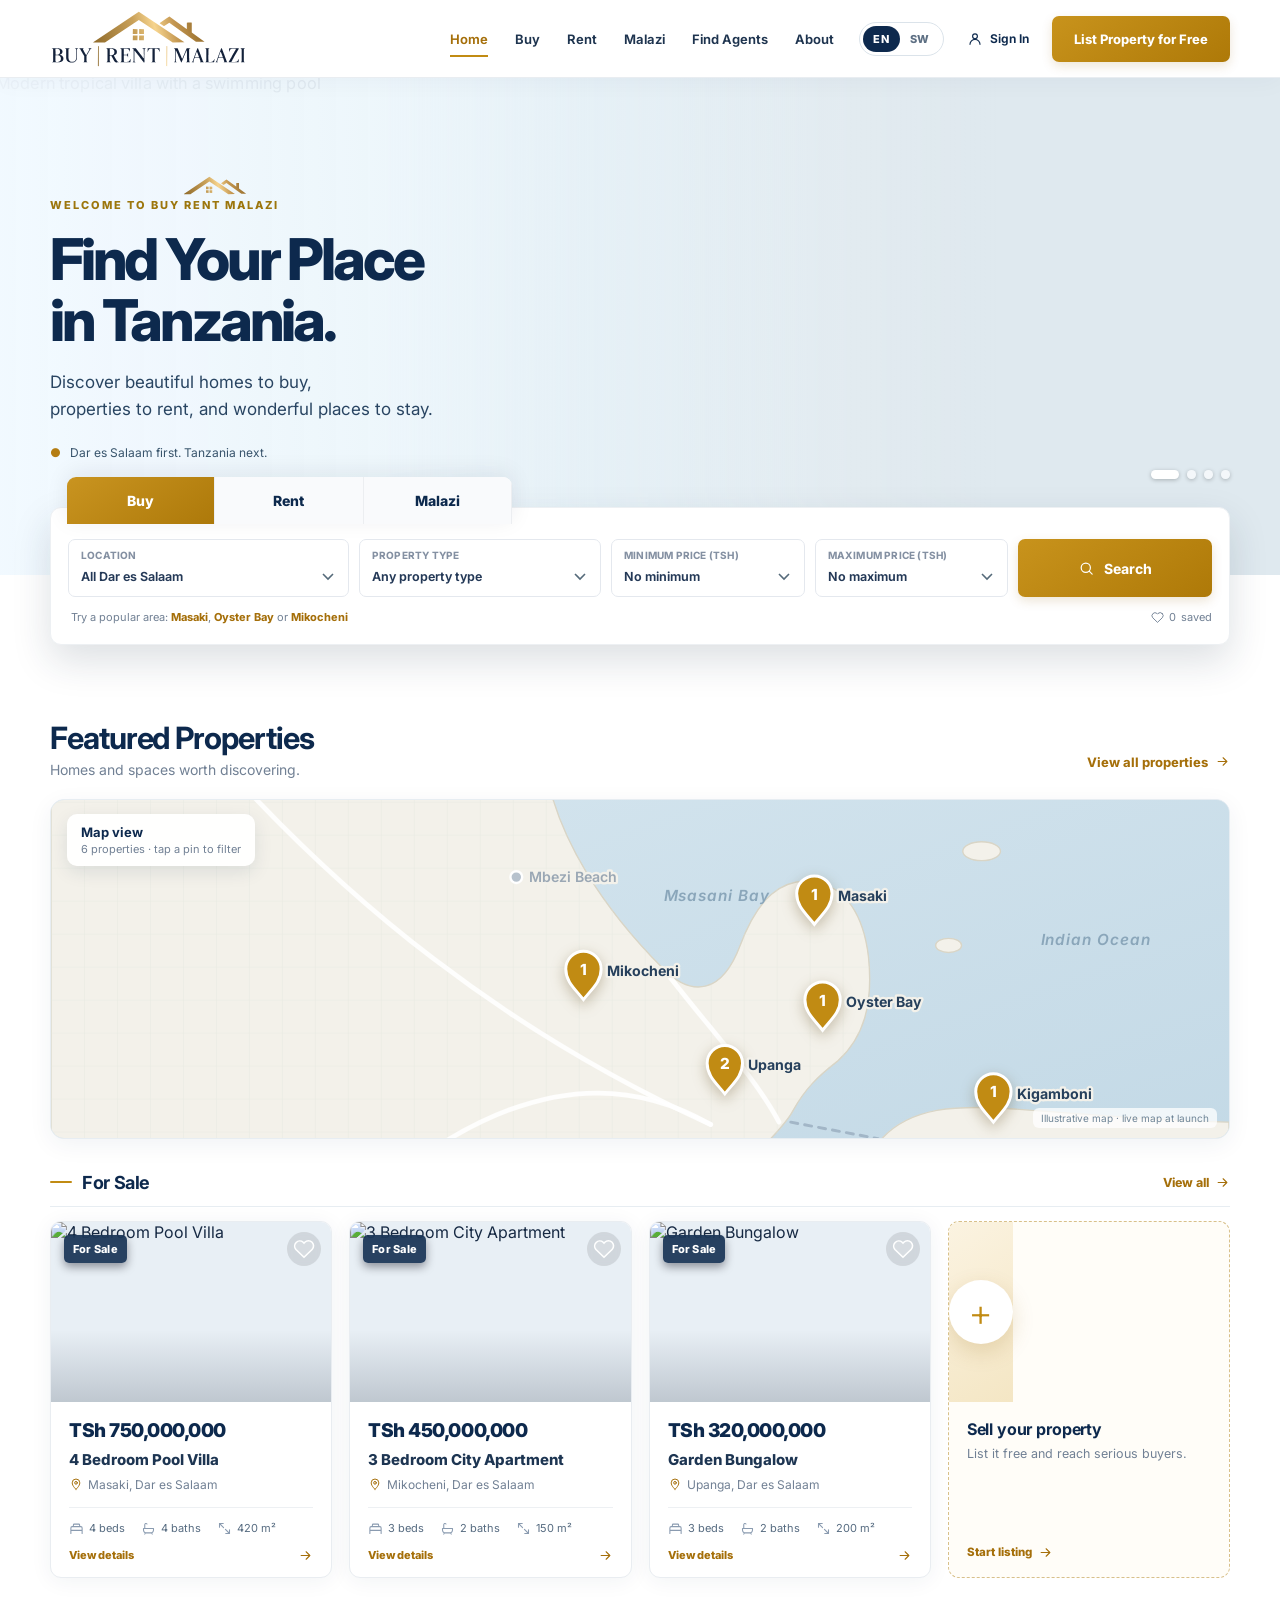
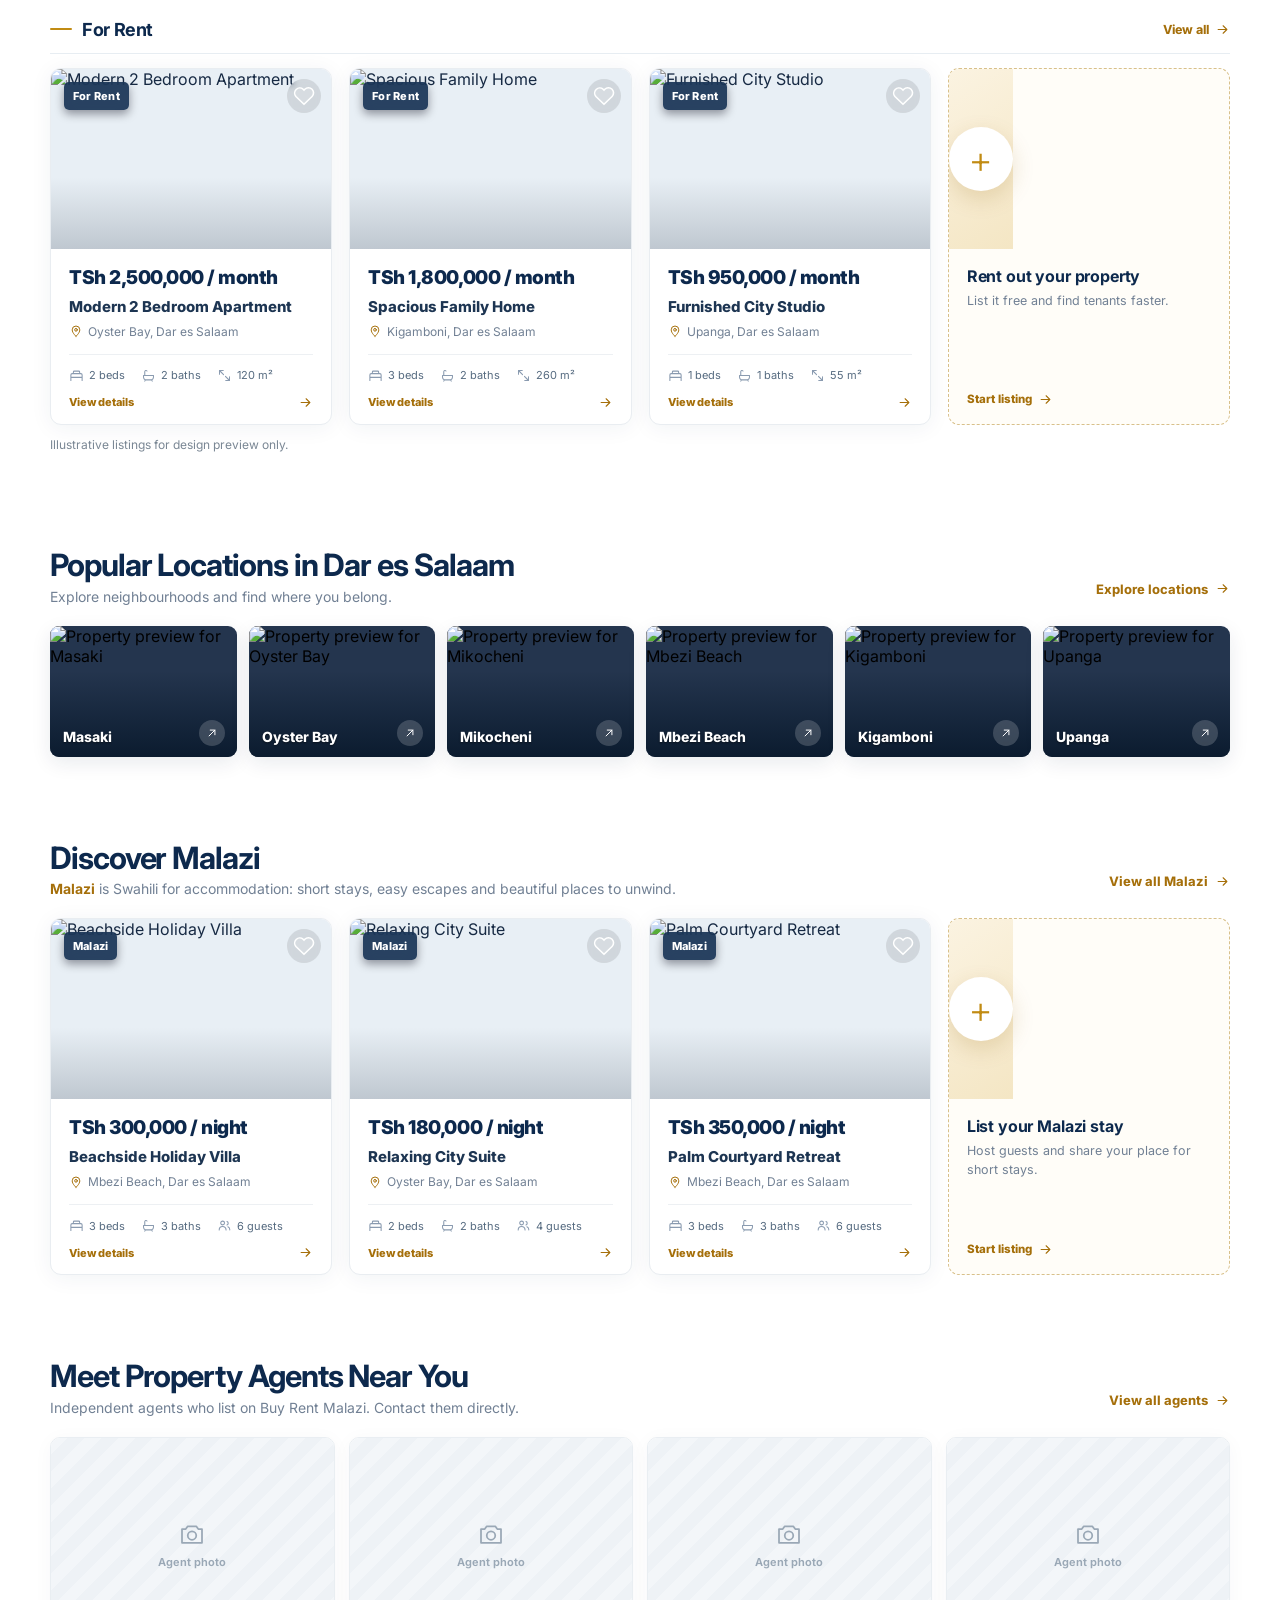
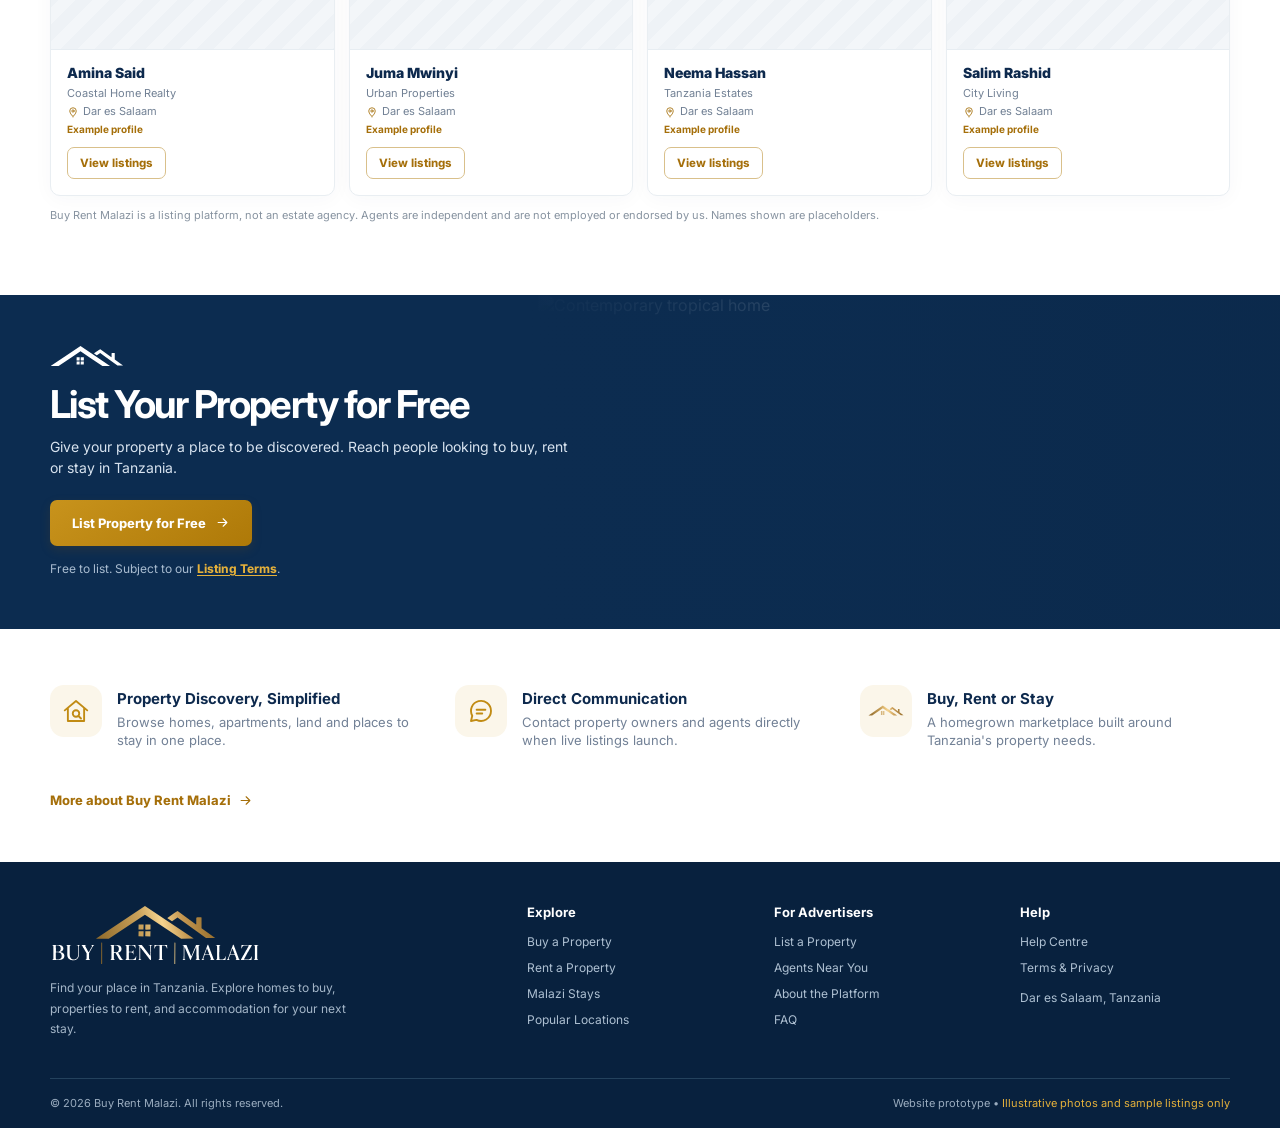
==== site/index.html @ 55d7cfbf "Initial site: 6 pages, English/Kiswahili, Supabase backend, live build Static site in site/ (served " ====
<!doctype html>
<html lang="en"><head><meta charset="utf-8"><meta name="viewport" content="width=device-width, initial-scale=1"><meta name="theme-color" content="#092548"><meta name="description" content="Buy, rent and find Malazi accommodation in Tanzania. Demo real estate marketplace, starting in Dar es Salaam."><link rel="icon" type="image/svg+xml" href="[data-uri]"><link rel="preconnect" href="https://fonts.googleapis.com"><link rel="preconnect" href="https://fonts.gstatic.com" crossorigin><link rel="stylesheet" href="https://fonts.googleapis.com/css2?family=Inter:wght@400..800&display=swap"><meta property="og:title" content="Buy | Rent | Malazi: Find Your Place in Tanzania"><meta property="og:description" content="Homes to buy, properties to rent and places to stay across Tanzania, starting in Dar es Salaam."><meta property="og:type" content="website"><meta name="robots" content="noindex, nofollow"><title>Buy | Rent | Malazi — Find Your Place in Tanzania</title>
<style>
:root{--navy:#0d294d;--navy2:#102f53;--gold:#c18b13;--gold2:#a56f0a;--ink:#162943;--muted:#718094;--pale:#f6f8fa;--border:#e7edf2;--shadow:0 15px 45px rgba(11,33,60,.09)}
*{box-sizing:border-box}html{scroll-behavior:smooth}body{margin:0;background:white;color:var(--ink);font-family:Inter,"Segoe UI",Arial,sans-serif;-webkit-font-smoothing:antialiased}button,input,select{font:inherit}button{cursor:pointer}button:focus-visible,a:focus-visible,input:focus-visible,select:focus-visible{outline:3px solid #dfb453;outline-offset:3px}a{text-decoration:none;color:inherit}.container{width:min(1180px,calc(100% - 60px));margin:0 auto}.topbar{position:sticky;top:0;z-index:40;background:rgba(255,255,255,.97);border-bottom:1px solid #e9edf1;box-shadow:0 3px 24px rgba(17,44,74,.04);backdrop-filter:blur(16px)}.navline{min-height:77px;display:flex;align-items:center;gap:25px}.brand{display:flex;align-items:center;flex:0 0 auto}.brand img{width:266px;max-width:100%;height:auto;display:block}.navlinks{display:flex;align-items:center;gap:27px;margin-left:auto}.navlinks a{font-size:13px;font-weight:650;color:#1e344f;padding:27px 0;position:relative;white-space:nowrap}.navlinks a.active,.navlinks a:hover{color:var(--gold2)}.navlinks a.active:after,.navlinks a:hover:after{content:"";position:absolute;bottom:17px;left:0;right:0;height:2px;background:var(--gold)}.nav-actions{display:flex;align-items:center;gap:17px}.sign{border:0;background:transparent;font-size:12px;font-weight:650;white-space:nowrap;color:var(--navy)}.primary-btn{border:0;color:white;background:linear-gradient(145deg,#c8931c,#ae7908);box-shadow:0 4px 11px rgba(144,96,4,.16);border-radius:7px;padding:15px 22px;font-weight:750;font-size:13px;white-space:nowrap;transition:filter .2s,transform .2s}.primary-btn:hover{filter:brightness(1.05);transform:translateY(-1px)}.menu-toggle{display:none;border:1px solid var(--border);border-radius:10px;background:white;color:var(--navy);width:43px;height:43px;font-size:22px}
.demo-strip{height:24px;display:flex;align-items:center;justify-content:center;font-size:10.5px;font-weight:700;letter-spacing:.08em;color:#6c7985;background:#f4f6f8}.hero{position:relative;min-height:440px;isolation:isolate;background:#deecf3;overflow:hidden}.hero-image{position:absolute;inset:0;width:100%;height:100%;object-fit:cover;object-position:center 52%;z-index:-2}.hero:before{content:"";position:absolute;inset:0;background:linear-gradient(90deg,rgba(238,248,255,.96) 0%,rgba(234,246,251,.83) 28%,rgba(231,243,252,.40) 53%,rgba(255,255,255,0) 76%);z-index:-1}.hero-inner{padding-top:90px;padding-bottom:115px}.eyebrow{text-transform:uppercase;color:#9c760d;letter-spacing:.18em;font-size:11px;font-weight:800;margin:0 0 17px}.hero h1{font-size:clamp(39px,4.5vw,65px);max-width:650px;line-height:1.06;letter-spacing:-.055em;color:var(--navy);margin:0 0 18px;font-weight:800}.hero h1 span{display:block}.hero-copy{font-size:17px;line-height:1.55;color:#294562;max-width:435px;margin:0}.hero-mini{margin-top:22px;font-size:12px;color:#38546c;display:flex;align-items:center;gap:9px}.hero-mini b{font-weight:800;color:#b47d13}
.search-outer{position:relative;z-index:5;margin-top:-68px}.search-panel{background:#fff;border-radius:11px;padding:0 17px 17px;border:1px solid #edf0f3;box-shadow:0 16px 38px rgba(25,49,70,.15)}.search-tabs{display:flex;align-items:stretch;margin-top:-31px;margin-left:-1px;width:min(445px,calc(100% + 2px));border-radius:9px 9px 0 0;overflow:hidden;box-shadow:0 -4px 22px rgba(7,25,49,.08);background:#fff}.search-tab{width:33.333%;padding:15px 10px;background:#f9fafc;border:0;border-right:1px solid #eceef1;color:var(--navy);font-size:14px;font-weight:800}.search-tab.active{background:linear-gradient(145deg,#c99420,#ad790a);color:#fff}.search-tab:hover:not(.active){background:#f1f3f5}.search-fields{display:grid;grid-template-columns:1.45fr 1.25fr 1fr 1fr 1fr;gap:10px;padding-top:15px}.field{border:1px solid #e4e8ee;min-width:0;border-radius:7px;display:flex;flex-direction:column;position:relative;background:white;padding:9px 12px}.field label{font-size:10px;font-weight:750;letter-spacing:.02em;color:#8490a2;margin-bottom:4px}.field input,.field select{appearance:none;border:0;background:transparent;color:#243957;min-width:0;outline:none;font-size:12.5px;font-weight:650;width:100%;height:22px}.field select{padding-right:12px;background-image:url('data:image/svg+xml,%3Csvg xmlns="http://www.w3.org/2000/svg" width="16" height="12" viewBox="0 0 16 12"%3E%3Cpath stroke="%23556a7a" fill="none" stroke-width="1.6" d="m3 4 5 5 5-5"/%3E%3C/svg%3E');background-repeat:no-repeat;background-position:center right}.search-submit{width:100%;align-self:stretch;font-size:14px}.search-hint{display:flex;justify-content:space-between;margin-top:13px;padding-left:3px;gap:10px;color:#718094;font-size:11px}.search-hint strong{color:var(--gold2)}.search-alt{display:none}.search-alt.is-visible{display:contents}.search-default.is-hidden{display:none}
section{scroll-margin-top:112px}.section{padding:58px 0 8px}.section-header{display:flex;justify-content:space-between;align-items:end;gap:15px;margin-bottom:21px}.section-header h2{font-size:clamp(26px,2.4vw,35px);letter-spacing:-.04em;line-height:1.1;color:var(--navy);margin:0 0 6px}.section-header p{color:var(--muted);font-size:14px;margin:0}.section-link{font-size:13px;font-weight:750;color:var(--gold2);white-space:nowrap;border:0;background:transparent;padding:8px 0}.section-link:hover{text-decoration:underline}.property-grid{display:grid;grid-template-columns:repeat(4,minmax(0,1fr));gap:17px}.property-card{border:1px solid #e9edf1;border-radius:11px;overflow:hidden;background:white;box-shadow:0 3px 22px rgba(18,51,80,.06);transition:transform .2s,box-shadow .2s}.property-card:hover{transform:translateY(-3px);box-shadow:0 12px 32px rgba(18,51,80,.13)}.card-photo-wrap{position:relative;height:180px;background:#e8eff5;overflow:hidden}.card-photo{height:100%;width:100%;object-fit:cover;display:block;transition:transform .5s}.property-card:hover .card-photo{transform:scale(1.035)}.property-badge{position:absolute;left:13px;top:13px;background:var(--navy);border-radius:5px;color:white;font-size:11px;padding:7px 9px;font-weight:800;box-shadow:0 4px 10px #0016}.heart{position:absolute;right:10px;top:10px;width:34px;height:34px;display:grid;place-items:center;border:0;background:rgba(0,0,0,.1);border-radius:50%;backdrop-filter:blur(3px)}.heart svg{width:22px;height:22px;fill:rgba(255,255,255,.15);stroke:white;stroke-width:1.7}.heart.saved{background:#fff}.heart.saved svg{fill:#c48a15;stroke:#c48a15}.card-body{padding:17px 18px 14px}.card-price{color:var(--navy);font-size:19px;font-weight:850;letter-spacing:-.025em;margin:0 0 7px}.card-title{background:none;border:0;padding:0;display:block;color:#1d3552;text-align:left;font-size:15px;font-weight:780;line-height:1.4;margin-bottom:7px}.card-title:hover{color:var(--gold2)}.card-place{color:#718094;font-size:12px}.pin-icon{color:var(--gold2);font-size:18px;vertical-align:-1px}.card-features{display:flex;flex-wrap:wrap;gap:14px;border-top:1px solid #edf0f3;padding-top:13px;margin-top:15px;color:#566b80;font-size:11px}.card-link{display:flex;justify-content:space-between;align-items:center;width:100%;border:0;background:none;padding:12px 0 0;color:var(--gold2);font-size:11px;font-weight:800}.empty-state{display:none;padding:28px;text-align:center;background:#fafafa;border:1px solid var(--border);border-radius:10px;color:var(--muted);margin-top:12px}.empty-state.show{display:block}.count-note{font-size:12px;color:#7a8794;margin-top:12px}.location-grid{display:grid;grid-template-columns:repeat(6,minmax(0,1fr));gap:12px}.area-tile{border:0;border-radius:9px;position:relative;overflow:hidden;min-height:131px;padding:0;box-shadow:0 6px 20px #09244317;background:#24354e;text-align:left}.area-tile:after{content:"";position:absolute;inset:35% 0 0;background:linear-gradient(transparent,rgba(4,20,38,.78))}.area-tile img{width:100%;height:131px;object-fit:cover;display:block;transition:transform .4s}.area-tile:hover img{transform:scale(1.07)}.area-tile span{position:absolute;bottom:12px;left:13px;z-index:1;font-size:14px;color:white;font-weight:780;text-shadow:0 1px 2px #0007}.area-tile i{position:absolute;right:12px;bottom:11px;z-index:1;font-style:normal;color:white}.agents-grid{display:grid;grid-template-columns:repeat(4,minmax(0,1fr));gap:14px}.agent-card{border:1px solid #e9eef2;border-radius:10px;padding:18px 15px;background:#fff;box-shadow:0 3px 20px #15335209;display:flex;gap:12px;align-items:center}.avatar{width:54px;height:54px;border-radius:50%;display:grid;place-items:center;flex:0 0 auto;background:linear-gradient(145deg,#e8ded1,#b2bdca);border:3px solid #eff2f5;color:#1d4059;font-family:Georgia,serif;font-size:21px;font-weight:800}.agent-card:nth-child(2) .avatar{background:linear-gradient(145deg,#c7d7e0,#e3c9b7)}.agent-card:nth-child(3) .avatar{background:linear-gradient(145deg,#f4d9aa,#a4b6b1)}.agent-card:nth-child(4) .avatar{background:linear-gradient(145deg,#d0d7e5,#c0afac)}.agent-name{font-size:13px;font-weight:850;color:var(--navy);margin:0 0 5px}.agent-body p{font-size:11px;line-height:1.4;color:#718094;margin:0 0 3px}.agent-body small{font-size:10px;color:var(--gold2);font-weight:700}.agents-footnote{color:#8793a0;font-size:11px;margin:12px 0 0}.cta-section{margin-top:65px;background:#0b294b;position:relative;overflow:hidden;color:white;isolation:isolate}.cta-section:before{content:"";position:absolute;inset:0;background:linear-gradient(90deg,#0c2c50 0%,#0c2c50 41%,rgba(12,44,80,.86) 66%,rgba(12,44,80,.18) 100%);z-index:-1}.cta-bg{position:absolute;inset:0 0 0 auto;width:58%;height:100%;object-fit:cover;z-index:-2}.cta-inner{padding:50px 0;min-height:220px}.cta-inner h2{font-size:clamp(27px,3vw,42px);letter-spacing:-.04em;margin:0 0 9px}.cta-inner p{font-size:14px;color:#d8e3ef;margin:0 0 21px;max-width:520px;line-height:1.55}.values{display:grid;grid-template-columns:repeat(3,minmax(0,1fr));gap:35px;padding:37px 0}.value-item{display:flex;gap:15px;align-items:flex-start}.value-icon{color:#bb8918;font-size:28px;line-height:1;flex:none}.value-item h3{margin:0 0 5px;color:var(--navy);font-size:14px}.value-item p{margin:0;color:#728196;font-size:12px;line-height:1.45}.footer{background:#08213e;color:#ced8e4;padding:42px 0 18px}.footer-grid{display:grid;grid-template-columns:1.6fr 1fr 1fr 1fr;gap:36px}.footer-intro{font-size:12px;line-height:1.7;max-width:315px;color:#a4b6c8;margin:12px 0}.footer h4{color:#fff;margin:0 0 14px;font-size:13px}.footer a,.footer button{display:block;color:#aec0d2;font-size:12px;margin:0 0 11px;background:transparent;border:0;text-align:left;padding:0}.footer a:hover,.footer button:hover{color:#fff}.footer-bottom{border-top:1px solid #24425d;margin-top:27px;padding-top:17px;font-size:11px;color:#9aacbf;display:flex;justify-content:space-between;gap:15px}.mini-gold{color:#e5b13b}.overlay{position:fixed;inset:0;background:rgba(5,20,40,.66);z-index:100;display:none;align-items:center;justify-content:center;padding:22px;overflow-y:auto}.overlay.open{display:flex}.modal{background:#fff;color:var(--ink);border-radius:15px;position:relative;max-width:590px;width:100%;max-height:90vh;overflow:auto;box-shadow:0 30px 80px #0005}.modal-lg{max-width:720px}.modal-close{position:absolute;top:14px;right:14px;border:0;border-radius:50%;background:#fff;color:var(--navy);font-size:24px;z-index:2;width:37px;height:37px;box-shadow:0 3px 9px #0002}.modal-photo{width:100%;height:245px;object-fit:cover}.modal-main{padding:25px}.modal-main h2{color:var(--navy);font-size:28px;letter-spacing:-.04em;margin:0 0 10px}.modal-main p{line-height:1.65;font-size:13px;color:#596c80}.modal-highlights{display:flex;gap:12px;flex-wrap:wrap;border-top:1px solid var(--border);border-bottom:1px solid var(--border);padding:16px 0;margin:16px 0;font-size:13px;color:#465d75}.modal-price{font-size:20px;font-weight:850;color:var(--gold2);margin-bottom:10px}.form-grid{display:grid;grid-template-columns:1fr 1fr;gap:13px}.form-row{display:flex;flex-direction:column;gap:5px}.form-row.wide{grid-column:1/-1}.form-row label{font-size:12px;font-weight:800;color:#3a506b}.form-row input,.form-row select,.form-row textarea{border:1px solid #dbe3ea;background:white;padding:12px;border-radius:7px;min-width:0;color:var(--navy);font-size:13px}.form-row textarea{resize:vertical;min-height:85px}.form-msg{margin:11px 0 0!important;font-size:12px!important;color:#628168!important}.actions-row{display:flex;gap:9px;align-items:center;margin-top:20px}.outline-btn{background:#fff;border:1px solid #cbd5de;padding:13px 20px;border-radius:7px;color:var(--navy);font-weight:750;font-size:13px}.toast{position:fixed;bottom:22px;left:50%;transform:translateX(-50%) translateY(70px);transition:transform .2s,opacity .2s;opacity:0;background:#102b4f;color:white;border-radius:12px;z-index:150;padding:13px 22px;box-shadow:0 10px 35px #0004;font-size:13px;max-width:calc(100vw - 30px)}.toast.show{transform:translateX(-50%) translateY(0);opacity:1}.hidden{display:none!important}
@media(max-width:1100px){.container{width:min(100% - 38px,1040px)}.navline{gap:12px}.navlinks{gap:14px}.brand img{width:230px}.primary-btn{padding:13px 13px}.nav-actions{gap:7px}.navlinks a{font-size:12px}.search-fields{grid-template-columns:1.5fr 1.2fr 1fr 1fr 1fr}}@media(max-width:850px){.menu-toggle{display:block;margin-left:auto}.navlinks{display:none;position:absolute;top:77px;left:0;right:0;margin:0;background:#fff;padding:15px 25px;border-bottom:1px solid var(--border);box-shadow:var(--shadow);flex-direction:column;align-items:stretch;gap:0}.navlinks.open{display:flex}.navlinks a{font-size:14px;padding:13px 0}.navlinks a.active:after{bottom:4px;width:35px}.nav-actions{margin-left:0}.sign{display:none}.brand img{width:252px}.hero-inner{padding-top:72px}.search-fields{grid-template-columns:repeat(3,minmax(0,1fr))}.search-submit{min-height:55px}.property-grid{grid-template-columns:repeat(2,minmax(0,1fr))}.location-grid{grid-template-columns:repeat(3,minmax(0,1fr))}.agents-grid{grid-template-columns:repeat(2,minmax(0,1fr))}.footer-grid{grid-template-columns:repeat(2,minmax(0,1fr))}}@media(max-width:560px){.container{width:calc(100% - 28px)}.navline{min-height:67px;gap:8px}.brand img{width:208px}.nav-actions>.primary-btn{display:none}.navlinks{top:67px}.demo-strip{font-size:9px;letter-spacing:0}.hero{min-height:370px}.hero-inner{padding-top:65px;padding-bottom:122px}.hero h1{font-size:43px;max-width:320px}.hero-copy{font-size:14px;max-width:295px}.hero:before{background:linear-gradient(90deg,rgba(238,247,255,.98),rgba(234,248,254,.78) 66%,rgba(234,248,254,.22))}.search-outer{margin-top:-61px}.search-panel{padding:0 11px 13px;border-radius:10px}.search-tabs{width:100%;margin-top:-30px}.search-tab{padding:13px 8px}.search-fields{grid-template-columns:1fr 1fr;gap:9px;padding-top:11px}.field{padding:9px 10px}.field:first-child{grid-column:1/-1}.search-submit{grid-column:1/-1;min-height:49px}.search-hint{font-size:10px;display:block}.search-hint span{display:block;margin-bottom:5px}.section{padding:42px 0 0}.section-header h2{font-size:26px}.section-header{align-items:start}.section-link{font-size:11px}.property-grid{grid-template-columns:1fr;gap:15px}.card-photo-wrap{height:230px}.location-grid{grid-template-columns:repeat(2,minmax(0,1fr))}.area-tile,.area-tile img{height:124px;min-height:124px}.agents-grid{grid-template-columns:1fr 1fr;gap:9px}.agent-card{padding:12px 8px;gap:6px}.avatar{width:40px;height:40px;font-size:17px}.agent-name{font-size:11px}.agent-body p,.agent-body small{font-size:10px}.cta-section{margin-top:50px}.cta-inner{padding:48px 0}.cta-bg{width:100%;opacity:.35}.values{grid-template-columns:1fr;gap:20px}.footer-grid{grid-template-columns:1fr 1fr;gap:25px}.footer-grid>div:first-child{grid-column:1/-1}.footer-bottom{display:block;line-height:1.7}.form-grid{grid-template-columns:1fr}.form-row.wide{grid-column:auto}.modal-photo{height:180px}.modal-main{padding:20px}.modal-main h2{font-size:23px}}
.brand img{height:58px;width:auto;max-width:100%;display:block}.footer-logo{max-width:none;height:74px;width:auto;opacity:1}.brm-mark{display:inline-block;width:46px;aspect-ratio:905/267;background:url("[data-uri]") center/contain no-repeat;vertical-align:middle}.brm-mark.light{background-image:url("[data-uri]")}.eyebrow .brm-mark{width:40px;margin:-4px 10px 0 0}.value-icon .brm-mark{width:44px;margin-top:4px}.cta-inner .brm-mark{display:block;width:74px;margin:0 0 14px}.empty-state .brm-mark{display:block;width:64px;margin:0 auto 12px;opacity:.85}@media(max-width:1100px){.brand img{height:52px;width:auto}}@media(max-width:850px){.brand img{height:50px;width:auto}}@media(max-width:560px){.brand img{height:44px;width:auto}.footer-logo{height:62px}}.brm-logo{overflow:visible;display:block}.brm-logo .w-mal,.brm-logo .w-acc,.brm-logo .w-bnb{animation-duration:14s;animation-iteration-count:infinite;animation-timing-function:cubic-bezier(.76,0,.24,1)}.brm-logo .w-mal{animation-name:brm-mal}.brm-logo .w-acc{animation-name:brm-acc;opacity:0}.brm-logo .w-bnb{animation-name:brm-bnb;opacity:0}@keyframes brm-mal{0%,14.29%{transform:none;opacity:1}20.00%{transform:translateY(-140px);opacity:0}20.14%,54.29%{transform:translateY(140px);opacity:0}60.00%,100%{transform:none;opacity:1}}@keyframes brm-acc{0%,14.29%{transform:translateY(140px);opacity:0}20.00%,34.29%{transform:none;opacity:1}40.00%{transform:translateY(-140px);opacity:0}40.14%,100%{transform:translateY(140px);opacity:0}}@keyframes brm-bnb{0%,34.29%{transform:translateY(140px);opacity:0}40.00%,54.29%{transform:none;opacity:1}60.00%{transform:translateY(-140px);opacity:0}60.14%,100%{transform:translateY(140px);opacity:0}}@keyframes brm-pop-buy{0%,68.57%,77.14%,100%{transform:translate(281px,566px) scale(1) translate(-281px,-566px)}72.43%{transform:translate(281px,566px) scale(1.065) translate(-281px,-566px)}}.brm-logo .pop-buy{animation:brm-pop-buy 14s cubic-bezier(.45,0,.25,1) infinite}@keyframes brm-glow-buy{0%,68.57%,77.14%,100%{opacity:0}72.43%{opacity:.75}}.brm-logo .glow-buy{opacity:0;animation:brm-glow-buy 14s cubic-bezier(.45,0,.25,1) infinite}@keyframes brm-pop-rent{0%,71.79%,80.36%,100%{transform:translate(765px,566px) scale(1) translate(-765px,-566px)}75.64%{transform:translate(765px,566px) scale(1.065) translate(-765px,-566px)}}.brm-logo .pop-rent{animation:brm-pop-rent 14s cubic-bezier(.45,0,.25,1) infinite}@keyframes brm-glow-rent{0%,71.79%,80.36%,100%{opacity:0}75.64%{opacity:.75}}.brm-logo .glow-rent{opacity:0;animation:brm-glow-rent 14s cubic-bezier(.45,0,.25,1) infinite}@keyframes brm-pop-mal{0%,75.00%,83.57%,100%{transform:translate(1371px,566px) scale(1) translate(-1371px,-566px)}78.86%{transform:translate(1371px,566px) scale(1.065) translate(-1371px,-566px)}}.brm-logo .pop-mal{animation:brm-pop-mal 14s cubic-bezier(.45,0,.25,1) infinite}@keyframes brm-glow-mal{0%,75.00%,83.57%,100%{opacity:0}78.86%{opacity:.75}}.brm-logo .glow-mal{opacity:0;animation:brm-glow-mal 14s cubic-bezier(.45,0,.25,1) infinite}@media(prefers-reduced-motion:reduce){.brm-logo *{animation:none!important}.brm-logo .w-acc,.brm-logo .w-bnb{opacity:0}}
/* ===== polish layer ===== */
:root{--ease:cubic-bezier(.22,.7,.2,1);--ease-io:cubic-bezier(.65,0,.35,1)}
body{font-family:Inter,"Segoe UI",system-ui,-apple-system,Arial,sans-serif;text-rendering:optimizeLegibility}
.ico{width:15px;height:15px;fill:none;stroke:currentColor;stroke-width:1.7;stroke-linecap:round;stroke-linejoin:round;vertical-align:-3px;flex:none}
.ico-lg{width:30px;height:30px;stroke-width:1.5}
.ico-arrow{transition:transform .35s var(--ease)}

/* header */
.topbar{transition:box-shadow .4s var(--ease),background .4s var(--ease)}
.topbar.scrolled{box-shadow:0 8px 30px rgba(13,41,77,.08);background:rgba(255,255,255,.92)}
.navlinks a{transition:color .25s var(--ease)}
.navlinks a:after{content:"";position:absolute;bottom:17px;left:0;right:0;height:2px;background:var(--gold);transform:scaleX(0);transform-origin:left;transition:transform .35s var(--ease)}
.navlinks a.active:after,.navlinks a:hover:after{transform:scaleX(1)}
.sign{display:inline-flex;align-items:center;gap:7px;transition:color .25s}
.sign:hover{color:var(--gold2)}
.sign .ico{width:16px;height:16px}
.menu-toggle{display:none;place-items:center}
.menu-toggle .ico{width:22px;height:22px}
.primary-btn{display:inline-flex;align-items:center;justify-content:center;gap:9px;transition:filter .3s var(--ease),transform .3s var(--ease),box-shadow .3s var(--ease)}
.primary-btn:hover{transform:translateY(-1px);box-shadow:0 10px 22px rgba(144,96,4,.22)}
.primary-btn:hover .ico-arrow,.section-link:hover .ico-arrow,.card-link:hover .ico-arrow{transform:translateX(4px)}
.primary-btn:active{transform:translateY(0)}
.section-link{display:inline-flex;align-items:center;gap:7px}
.section-link:hover{text-decoration:none;color:var(--navy)}

/* hero */
.hero{min-height:470px}
.hero-slides{position:absolute;inset:0;z-index:-2;overflow:hidden;background:#dfe9ef}
.hero-slide{position:absolute;inset:0;width:100%;height:100%;object-fit:cover;object-position:center 55%;opacity:0;transform:scale(1.04);transition:opacity 1.8s var(--ease-io);will-change:opacity,transform}
.hero-slide.is-active{opacity:1;animation:brm-drift 9s linear forwards}
.hero-slide.is-active:nth-child(even){animation-name:brm-drift-b}
@keyframes brm-drift{from{transform:scale(1.10) translateX(1.2%)}to{transform:scale(1.02) translateX(-.6%)}}
@keyframes brm-drift-b{from{transform:scale(1.10) translateX(-1.2%)}to{transform:scale(1.02) translateX(.6%)}}
.hero:before{background:linear-gradient(90deg,rgba(242,249,255,.97) 0%,rgba(238,247,252,.92) 30%,rgba(234,245,251,.62) 46%,rgba(255,255,255,.12) 66%,rgba(255,255,255,0) 78%)}
.hero-copy{max-width:470px;font-size:17px;line-height:1.6}
.hero h1{text-wrap:balance}
.hero-dots{position:absolute;right:max(30px,calc((100% - 1180px)/2));bottom:96px;display:flex;gap:8px;z-index:2}
.hero-dot{width:9px;height:9px;padding:0;border-radius:99px;border:0;background:rgba(255,255,255,.65);box-shadow:0 1px 4px rgba(0,0,0,.25);transition:width .5s var(--ease),background .4s var(--ease)}
.hero-dot.is-active{width:28px;background:#fff}
.hero-dot:hover{background:#fff}

/* search */
.search-panel{transition:box-shadow .4s var(--ease)}
.search-tab{transition:background .35s var(--ease),color .35s var(--ease)}
.field{transition:border-color .25s var(--ease),box-shadow .25s var(--ease)}
.field:focus-within{border-color:#d9b25a;box-shadow:0 0 0 3px rgba(217,178,90,.18)}
.field:focus-within label{color:var(--gold2)}
.search-submit .ico{width:17px;height:17px}
.hint-area{border:0;background:none;padding:0;font:inherit;font-weight:750;color:var(--gold2);cursor:pointer;transition:color .2s}
.hint-area:hover{color:var(--navy);text-decoration:underline;text-underline-offset:3px}
.fav-link{border:0;background:none;padding:0;font:inherit;color:inherit;display:inline-flex;align-items:center;gap:5px;cursor:pointer;transition:color .2s}
.fav-link:hover{color:var(--gold2)}
.fav-link .ico{width:13px;height:13px}
.search-fields .field{animation:brm-fade .45s var(--ease)}
@keyframes brm-fade{from{opacity:0;transform:translateY(4px)}to{opacity:1;transform:none}}

/* sections */
.section{padding:76px 0 8px}
.section-header h2{letter-spacing:-.035em}
.sw{font-style:normal;font-weight:700;color:var(--gold2)}

/* cards */
.property-card{transition:transform .5s var(--ease),box-shadow .5s var(--ease),border-color .5s var(--ease)}
.property-card:hover{transform:translateY(-4px);box-shadow:0 18px 40px rgba(18,51,80,.12);border-color:#e2e8ee}
.card-photo{transition:transform 1.1s var(--ease)}
.property-card:hover .card-photo{transform:scale(1.05)}
.card-photo-wrap:after{content:"";position:absolute;inset:auto 0 0;height:40%;background:linear-gradient(transparent,rgba(5,20,40,.18));pointer-events:none}
.property-badge{backdrop-filter:blur(6px);background:rgba(13,41,77,.88);letter-spacing:.02em}
.heart{transition:background .3s var(--ease),transform .3s var(--ease)}
.heart:hover{transform:scale(1.08)}
.heart.pulse svg{animation:brm-heart .45s var(--ease)}
@keyframes brm-heart{0%{transform:scale(1)}45%{transform:scale(1.25)}100%{transform:scale(1)}}
.card-title{transition:color .25s}
.card-place{display:flex;align-items:center;gap:5px}
.pin-icon{font-size:0;color:var(--gold2);display:inline-flex}
.pin-icon .ico{width:14px;height:14px}
.card-features{gap:16px}
.card-features span{display:inline-flex;align-items:center;gap:5px}
.card-features .ico{width:15px;height:15px;color:#8a9bb0}
.card-link{transition:color .25s}
.card-link:hover{color:var(--navy)}
.card-new{position:absolute;right:52px;top:13px;background:#fff;color:var(--gold2);border-radius:5px;font-size:10.5px;font-weight:800;padding:6px 8px}
.empty-state{padding:38px 28px}

/* locations */
.area-tile{transition:transform .5s var(--ease),box-shadow .5s var(--ease)}
.area-tile:hover{transform:translateY(-3px);box-shadow:0 14px 30px rgba(9,36,67,.18)}
.area-tile img{transition:transform 1.1s var(--ease)}
.area-tile:hover img{transform:scale(1.06)}
.area-tile i{display:grid;place-items:center;width:26px;height:26px;border-radius:50%;background:rgba(255,255,255,.18);backdrop-filter:blur(4px);transition:background .3s,transform .4s var(--ease)}
.area-tile i .ico{width:14px;height:14px}
.area-tile:hover i{background:var(--gold);transform:rotate(45deg)}

/* agents */
.agent-card{transition:transform .45s var(--ease),box-shadow .45s var(--ease)}
.agent-card:hover{transform:translateY(-3px);box-shadow:0 14px 30px rgba(21,51,82,.09)}
.agent-loc{display:flex;align-items:center;gap:4px}
.agent-loc .ico{width:12px;height:12px;color:var(--gold2)}

/* values */
.values{padding:56px 0 52px}
.value-icon{color:var(--gold);display:grid;place-items:center;width:52px;height:52px;border-radius:14px;background:#fbf6ea}
.value-icon .brm-mark{width:36px;margin:0}
.value-item h3{font-size:15px;margin-top:4px}
.value-item p{font-size:13px}

/* footer */
.footer a,.footer button{transition:color .25s}

/* modals: fade + lift instead of a hard pop */
.overlay{display:flex;opacity:0;visibility:hidden;pointer-events:none;transition:opacity .35s var(--ease),visibility 0s linear .35s;backdrop-filter:blur(3px)}
.overlay.open{opacity:1;visibility:visible;pointer-events:auto;transition:opacity .35s var(--ease)}
.modal{transform:translateY(18px) scale(.985);transition:transform .5s var(--ease)}
.overlay.open .modal{transform:none}
.modal-close{transition:transform .3s var(--ease)}
.modal-close:hover{transform:rotate(90deg)}
.modal-highlights span{display:inline-flex;align-items:center;gap:6px;background:#f5f7fa;border-radius:99px;padding:7px 12px}
.modal-highlights .ico{color:var(--gold2)}
.modal-place{display:flex;align-items:center;gap:6px}
.modal-place .ico{color:var(--gold2)}
body.lock{overflow:hidden}
.form-row input,.form-row select,.form-row textarea{transition:border-color .25s,box-shadow .25s}
.form-row input:focus,.form-row select:focus,.form-row textarea:focus{outline:none;border-color:#d9b25a;box-shadow:0 0 0 3px rgba(217,178,90,.18)}

/* toast */
.toast{transition:transform .45s var(--ease),opacity .45s var(--ease)}

/* scroll reveal (only when JS is running) */
.js-reveal [data-reveal]{opacity:0;transform:translateY(22px);transition:opacity .9s var(--ease),transform .9s var(--ease);transition-delay:var(--d,0s)}
.js-reveal [data-reveal].in{opacity:1;transform:none}

/* mobile menu */
@media(max-width:850px){
 .menu-toggle{display:grid}
 .navlinks{display:flex;opacity:0;visibility:hidden;transform:translateY(-8px);transition:opacity .3s var(--ease),transform .3s var(--ease),visibility 0s linear .3s}
 .navlinks.open{opacity:1;visibility:visible;transform:none;transition:opacity .3s var(--ease),transform .3s var(--ease)}
 .navlinks a:after{bottom:6px;right:auto;width:35px}
 .hero-dots{bottom:92px}
}
@media(max-width:560px){
 .hero{min-height:420px}
 .hero-copy br{display:none}
 .hero-copy{max-width:290px}
 .hero:before{background:linear-gradient(90deg,rgba(242,249,255,.97),rgba(238,248,254,.86) 62%,rgba(238,248,254,.4))}
 .hero-dots{right:18px;bottom:84px}
 .section{padding:52px 0 0}
 .card-features{gap:12px}
}
@media(prefers-reduced-motion:reduce){
 *,*:before,*:after{animation-duration:.01ms!important;animation-iteration-count:1!important;transition-duration:.01ms!important;scroll-behavior:auto!important}
 .js-reveal [data-reveal]{opacity:1;transform:none}
}
/* logo sizing */
.brand .brm-logo{height:58px;width:auto}.brand{margin-right:112px}
.footer-logo{height:auto!important;max-width:none}.footer-logo .brm-logo{height:74px;width:auto}
@media(max-width:1100px){.brand .brm-logo{height:50px}.brand{margin-right:96px}}
@media(max-width:850px){.brand .brm-logo{height:48px}.brand{margin-right:0}.sign{display:none}}
@media(max-width:560px){.brand .brm-logo{height:42px}.footer-logo .brm-logo{height:62px}.hero-dots{bottom:112px}}
/* ===== round 3 ===== */
/* hero greeting: roof above "Buy Rent Malazi" */
.eyebrow-hero{margin-top:30px}
.eyebrow-brand{position:relative;display:inline-block}
.eyebrow-brand .brm-mark,.eyebrow .eyebrow-brand .brm-mark{position:absolute;left:50%;bottom:100%;width:64px;margin:0 0 3px;transform:translateX(-50%)}

/* homepage rows + add cards */
.rows-wrap{display:flex;flex-direction:column;gap:38px}
.row-head{display:flex;align-items:center;justify-content:space-between;margin:0 0 14px;padding-bottom:10px;border-bottom:1px solid var(--border)}
.row-head h3{margin:0;font-size:18px;letter-spacing:-.02em;color:var(--navy);display:flex;align-items:center;gap:10px}
.row-head h3:before{content:"";width:22px;height:2px;background:var(--gold);border-radius:2px}
.row-link{border:0;background:none;padding:6px 0;color:var(--gold2);font-weight:750;font-size:12.5px;display:inline-flex;align-items:center;gap:6px}
.row-link:hover .ico-arrow{transform:translateX(4px)}
.add-card{display:flex;flex-direction:column;text-align:left;padding:0;border:1.5px dashed #d8c08a;border-radius:11px;background:#fffdf8;overflow:hidden;color:var(--navy);transition:transform .5s var(--ease),box-shadow .5s var(--ease),border-color .4s var(--ease),background .4s var(--ease)}
.add-card:hover{transform:translateY(-4px);border-color:var(--gold);background:#fff;box-shadow:0 18px 40px rgba(144,96,4,.12)}
.add-photo{height:180px;display:grid;place-items:center;background:linear-gradient(145deg,#fbf3e1,#f4e6c4);position:relative}
.plus{width:64px;height:64px;border-radius:50%;display:grid;place-items:center;background:#fff;color:var(--gold);font-size:38px;font-weight:300;line-height:1;box-shadow:0 8px 22px rgba(144,96,4,.18);transition:transform .5s var(--ease),background .4s,color .4s}
.add-card:hover .plus{transform:rotate(90deg) scale(1.06);background:var(--gold);color:#fff}
.add-body{padding:17px 18px 16px;display:flex;flex-direction:column;gap:6px;flex:1}
.add-body strong{font-size:16px;letter-spacing:-.01em}
.add-body>span{font-size:12.5px;color:var(--muted);line-height:1.5}
.add-body .add-cta{margin-top:auto;padding-top:10px;color:var(--gold2);font-weight:800;font-size:11.5px;display:inline-flex;align-items:center;gap:6px}
.add-card:hover .ico-arrow{transform:translateX(4px)}
.property-card.dim{opacity:.35;transform:scale(.985)}
.property-card{transition:transform .5s var(--ease),box-shadow .5s var(--ease),border-color .5s var(--ease),opacity .4s var(--ease)}

/* map */
.map-band{position:relative;aspect-ratio:1000/300;max-height:340px;width:100%;border-radius:14px;overflow:hidden;margin:0 0 30px;border:1px solid var(--border);box-shadow:0 6px 24px rgba(18,51,80,.06);background:#d6e6ef}
.map-band svg{display:block;width:100%;height:100%}
.map-band .land{fill:#f3f1ea;stroke:#d9d5c6;stroke-width:1.2}
.map-band .roads path{fill:none;stroke:#fff;stroke-width:4;stroke-linecap:round;opacity:.9}
.map-band .roads .bridge{stroke-dasharray:6 6;stroke:#9fb3c4;stroke-width:2.5}
.sea-label{font:italic 600 13px Inter,sans-serif;fill:#8aa6ba;letter-spacing:.06em}
.city-label{font:700 10px Inter,sans-serif;fill:#a29a83;letter-spacing:.14em;text-transform:uppercase}
.pin{cursor:pointer;outline:none}
.pin-shape{fill:var(--gold);stroke:#fff;stroke-width:2.5;filter:drop-shadow(0 4px 6px rgba(80,55,5,.28));transition:fill .3s}
.pin-n{font:800 13px Inter,sans-serif;fill:#fff;text-anchor:middle}
.pin-label{font:700 12px Inter,sans-serif;fill:#26405c;paint-order:stroke;stroke:#f3f1ea;stroke-width:4px;stroke-linejoin:round}
.pin-dot{fill:#b7c2cd;stroke:#fff;stroke-width:2}
.pin.empty{cursor:default}.pin.empty .pin-label{fill:#9aa7b4;font-weight:600}
.pin:not(.empty):hover .pin-shape,.pin:focus-visible .pin-shape,.pin.on .pin-shape{fill:var(--navy)}
.pin{transition:transform .3s var(--ease)}
.map-legend{position:absolute;left:16px;top:14px;background:rgba(255,255,255,.94);backdrop-filter:blur(6px);border-radius:10px;padding:10px 14px;box-shadow:0 6px 18px rgba(18,51,80,.1);display:flex;flex-direction:column;gap:2px}
.map-legend strong{font-size:13px;color:var(--navy)}
.map-legend span{font-size:11px;color:var(--muted)}
.map-note{position:absolute;right:12px;bottom:10px;font-size:10px;color:#6f8597;background:rgba(255,255,255,.75);padding:4px 8px;border-radius:6px}

/* agents: photo placeholder, listing platform */
.agent-card{flex-direction:column;align-items:stretch;padding:0;overflow:hidden;gap:0}
.agent-photo{aspect-ratio:4/3;display:flex;flex-direction:column;align-items:center;justify-content:center;gap:6px;color:#9aa8b6;font-size:11px;font-weight:650;background:repeating-linear-gradient(135deg,#f3f6f9 0 12px,#eef2f6 12px 24px);border-bottom:1px solid var(--border)}
.agent-photo .ico{width:30px;height:30px;stroke-width:1.4}
.agent-body{padding:14px 16px 16px;display:flex;flex-direction:column}
.agent-name{font-size:14px}
.agent-btn{margin-top:12px;align-self:flex-start;border:1px solid #d9c08b;background:#fff;color:var(--gold2);border-radius:7px;padding:8px 12px;font-size:11.5px;font-weight:750;transition:background .3s,color .3s,border-color .3s}
.agent-btn:hover{background:var(--gold);border-color:var(--gold);color:#fff}

/* terms */
.check{display:flex;gap:10px;align-items:flex-start;font-size:12px!important;font-weight:500!important;color:#4d6277!important;line-height:1.55;cursor:pointer}
.check input{width:17px;height:17px;margin-top:2px;accent-color:var(--gold2);flex:none;padding:0}
.link-btn{border:0;background:none;padding:0;font:inherit;font-weight:750;color:var(--gold2);text-decoration:underline;text-underline-offset:2px;cursor:pointer}
.link-btn:hover{color:var(--navy)}
.cta-terms{font-size:12px!important;color:#a9bcd0!important;margin:14px 0 0!important}
.cta-terms .link-btn{color:#e5b13b}
.terms-modal{max-width:760px}
.terms-draft{background:#fff8e8;border:1px solid #f0dca8;border-radius:9px;padding:10px 13px;font-size:12px!important;color:#7a5a12!important}
.terms-toc{display:flex;flex-wrap:wrap;gap:6px;margin:6px 0 14px}
.terms-toc a{font-size:11px;font-weight:700;color:var(--navy);background:#f3f6f9;border-radius:99px;padding:6px 10px;transition:background .25s,color .25s}
.terms-toc a:hover{background:var(--navy);color:#fff}
.terms-body h3{font-size:15px;color:var(--navy);margin:20px 0 6px;scroll-margin-top:12px}
.terms-body p,.terms-body li{font-size:13px;line-height:1.65;color:#4f6378}
.terms-body ul{padding-left:18px;margin:6px 0}
.terms-body li{margin:3px 0}
.terms-contact span{color:#94a2af;font-size:11px}

@media(max-width:850px){.map-band{aspect-ratio:16/8}}
@media(max-width:560px){
 .map-band{aspect-ratio:570/330;max-height:none;margin-bottom:22px}
 .map-legend{left:10px;top:10px;padding:8px 10px}
 .rows-wrap{gap:30px}
 .add-photo{height:150px}
 .eyebrow-hero{margin-top:28px}
}
/* ===== round 4 ===== */
@media(max-width:850px){.navlinks a:after,.navlinks a.active:after,.navlinks a:hover:after{display:none}.navlinks a:hover,.navlinks a.active{color:var(--gold2)}}
.sr-only{position:absolute!important;width:1px;height:1px;padding:0;margin:-1px;overflow:hidden;clip:rect(0,0,0,0);border:0}
.label-note{font-weight:600;color:#94a2af;margin-left:4px}
.media-hint{font-size:11px;color:#8794a2}
.media-grid{display:grid;grid-template-columns:repeat(4,minmax(0,1fr));gap:9px}
.media-thumb{position:relative;aspect-ratio:4/3;border-radius:9px;overflow:hidden;background:#eef2f6;animation:brm-fade .35s var(--ease)}
.media-thumb img{width:100%;height:100%;object-fit:cover;display:block;cursor:pointer;transition:transform .5s var(--ease)}
.media-thumb:hover img{transform:scale(1.04)}
.media-thumb.is-cover{outline:2px solid var(--gold);outline-offset:-2px}
.cover-tag{position:absolute;left:6px;top:6px;background:var(--gold);color:#fff;font-size:9.5px;font-weight:800;border-radius:4px;padding:3px 6px;letter-spacing:.03em}
.media-x{position:absolute;right:5px;top:5px;width:24px;height:24px;border-radius:50%;border:0;background:rgba(10,25,45,.72);color:#fff;font-size:16px;line-height:1;display:grid;place-items:center;transition:background .2s}
.media-x:hover{background:#b3261e}
.media-add{aspect-ratio:4/3;border:1.5px dashed #d8c08a;border-radius:9px;background:#fffdf8;display:flex;flex-direction:column;align-items:center;justify-content:center;gap:3px;cursor:pointer;color:var(--navy);font-size:12px!important;font-weight:750!important;transition:border-color .3s,background .3s}
.media-add:hover,.media-add:focus-visible{border-color:var(--gold);background:#fff}
.media-add .plus{width:34px;height:34px;font-size:22px;box-shadow:0 4px 10px rgba(144,96,4,.15)}
.media-add small{font-size:10px;color:#94a2af;font-weight:600}
.video-add{aspect-ratio:auto;flex-direction:row;gap:10px;padding:16px;justify-content:flex-start}
.video-add .ico{width:24px;height:24px;color:var(--gold2)}
.video-add small{margin-left:auto}
.video-thumb{position:relative;border-radius:9px;overflow:hidden;background:#0b1f38;display:flex;align-items:center;gap:12px;padding:8px}
.video-thumb video{width:120px;aspect-ratio:16/9;object-fit:cover;border-radius:6px;background:#000}
.video-name{color:#fff;font-size:12px;font-weight:650;display:inline-flex;align-items:center;gap:6px;overflow:hidden;text-overflow:ellipsis;white-space:nowrap;max-width:calc(100% - 170px)}
.video-thumb .media-x{top:50%;transform:translateY(-50%);right:10px}
.media-badge{position:absolute;left:13px;bottom:12px;z-index:1;background:rgba(255,255,255,.92);color:var(--navy);font-size:10.5px;font-weight:800;border-radius:5px;padding:5px 8px}
.detail-thumbs{display:flex;gap:7px;padding:10px 25px 0;overflow-x:auto}
.detail-thumbs:empty{display:none}
.dthumb{flex:none;width:74px;aspect-ratio:4/3;border-radius:7px;overflow:hidden;border:2px solid transparent;padding:0;background:none;opacity:.7;transition:opacity .25s,border-color .25s}
.dthumb img{width:100%;height:100%;object-fit:cover;display:block}
.dthumb.on,.dthumb:hover{opacity:1;border-color:var(--gold)}
.detail-video{width:100%;border-radius:10px;margin:4px 0 6px;background:#000}
@media(max-width:560px){.media-grid{grid-template-columns:repeat(3,minmax(0,1fr))}}
/* ===== round 5: footer room for ACCOMMODATION ===== */
.footer-grid{grid-template-columns:2.1fr 1fr 1fr 1fr}
.footer-logo .brm-logo{height:62px}
@media(max-width:850px){.footer-grid{grid-template-columns:repeat(2,minmax(0,1fr))}.footer-grid>div:first-child{grid-column:1/-1}}
@media(max-width:560px){.footer-logo .brm-logo{height:52px}}

/* ===== pages ===== */
.skip-link{position:absolute;left:12px;top:-60px;z-index:200;background:var(--navy);color:#fff;padding:10px 14px;border-radius:8px;font-size:13px;font-weight:700;transition:top .2s}
.skip-link:focus{top:12px}
.page.is-active{animation:brm-page .7s var(--ease)}
@keyframes brm-page{from{opacity:0;transform:translateY(10px)}to{opacity:1;transform:none}}
.about-more{padding:0 0 46px;margin-top:-18px}

/* page hero */
.page-hero{position:relative;isolation:isolate;overflow:hidden;background:#0b294b;color:#fff}
.page-hero-img{position:absolute;inset:0;width:100%;height:100%;object-fit:cover;z-index:-2;transform:scale(1.06);animation:brm-drift 14s linear forwards}
.page-hero:before{content:"";position:absolute;inset:0;z-index:-1;background:linear-gradient(90deg,rgba(9,33,62,.94) 0%,rgba(9,33,62,.82) 40%,rgba(9,33,62,.45) 75%,rgba(9,33,62,.25) 100%)}
.page-hero-inner{padding:54px 0 60px}
.page-hero .eyebrow{color:#e5b13b;margin:0 0 12px}
.page-roof{display:block;width:56px;margin:30px 0 10px}
.page-hero h1{font-size:clamp(34px,4vw,54px);letter-spacing:-.045em;line-height:1.05;margin:0 0 14px;font-weight:800;max-width:720px}
.page-intro{max-width:560px;color:#d3deea;font-size:16px;line-height:1.6;margin:0}
.page-intro .sw{color:#e5b13b}
.crumbs{display:flex;gap:8px;font-size:12px;color:#a9bcd0;font-weight:600}
.crumbs a{color:#d3deea;transition:color .2s}.crumbs a:hover{color:#e5b13b}
.page-stats{display:flex;flex-wrap:wrap;gap:10px;margin-top:24px}
.page-stats span{background:rgba(255,255,255,.1);border:1px solid rgba(255,255,255,.16);backdrop-filter:blur(6px);border-radius:99px;padding:8px 14px;font-size:12.5px;color:#d9e4ef}
.page-stats b{color:#fff;font-weight:800;margin-right:3px}

/* filters */
.filter-bar{position:relative;z-index:3;margin-top:-30px;background:#fff;border:1px solid #edf0f3;border-radius:12px;box-shadow:0 16px 38px rgba(25,49,70,.13);padding:14px;display:grid;grid-template-columns:repeat(auto-fit,minmax(150px,1fr));gap:10px;align-items:stretch}
.filter-bar .field{min-height:56px}
.field-grow{grid-column:span 2}
.filter-reset{align-self:stretch;min-height:56px}
.filter-bar .field input{appearance:none;border:0;background:transparent;color:#243957;font-size:12.5px;font-weight:650;width:100%;height:22px;outline:none}
.filter-bar + .map-band{margin-top:26px}
.catalog-head{display:flex;justify-content:space-between;align-items:center;gap:12px;margin:0 0 16px}
.catalog-count{margin:0;font-size:14px;color:var(--muted)}
.catalog-count b{color:var(--navy);font-size:16px}
.sort{display:flex;align-items:center;gap:8px}
.sort label{font-size:12px;color:var(--muted);font-weight:650}
.sort select{border:1px solid #dbe3ea;border-radius:8px;padding:9px 30px 9px 12px;font-size:12.5px;font-weight:650;color:var(--navy);background:#fff url('data:image/svg+xml,%3Csvg xmlns="http://www.w3.org/2000/svg" width="16" height="12" viewBox="0 0 16 12"%3E%3Cpath stroke="%23556a7a" fill="none" stroke-width="1.6" d="m3 4 5 5 5-5"/%3E%3C/svg%3E') no-repeat right 8px center;appearance:none}
.catalog-grid{margin-bottom:8px}

/* tips */
.tips{padding:64px 0 10px}
.tips-head{margin-bottom:22px}
.tips-head h2{font-size:clamp(24px,2.3vw,32px);letter-spacing:-.035em;color:var(--navy);margin:0}
.tips-head .eyebrow{margin-bottom:8px}
.tips-grid{display:grid;grid-template-columns:repeat(4,minmax(0,1fr));gap:14px}
.tip{background:#fff;border:1px solid var(--border);border-radius:12px;padding:20px;transition:transform .45s var(--ease),box-shadow .45s var(--ease)}
.tip:hover{transform:translateY(-3px);box-shadow:0 14px 30px rgba(21,51,82,.08)}
.tip-n{display:inline-block;font-size:12px;font-weight:800;color:var(--gold2);background:#fbf6ea;border-radius:7px;padding:5px 8px;margin-bottom:12px}
.tip h3{margin:0 0 6px;font-size:15px;color:var(--navy)}
.tip p{margin:0;font-size:13px;line-height:1.55;color:#6a7a8d}

/* CTA band on pages */
.page-cta{margin-top:70px;background:linear-gradient(120deg,#0b294b,#12365f);color:#fff}
.page-cta-inner{display:flex;align-items:center;justify-content:space-between;gap:30px;padding:46px 0}
.page-cta .brm-mark{display:block;width:62px;margin:0 0 12px}
.page-cta h2{margin:0 0 6px;font-size:clamp(24px,2.6vw,34px);letter-spacing:-.035em}
.page-cta p{margin:0;color:#c9d6e3;font-size:14px}
.page-cta-actions{display:flex;flex-direction:column;align-items:flex-start;gap:4px}

/* agents page */
.agents-filter{grid-template-columns:2fr 1fr auto}
.chips{display:flex;gap:6px;align-items:center;flex-wrap:wrap}
.chip{border:1px solid #dbe3ea;background:#fff;color:var(--navy);border-radius:99px;padding:9px 14px;font-size:12.5px;font-weight:700;transition:background .25s,color .25s,border-color .25s}
.chip:hover{border-color:var(--gold)}
.chip.on{background:var(--navy);border-color:var(--navy);color:#fff}
.agents-page-grid{margin-top:16px}
#agent-count{margin-top:26px}
.agent-tags{display:flex;gap:5px;flex-wrap:wrap;margin:6px 0 4px}
.agent-tags span{font-size:10.5px;font-weight:700;color:var(--navy);background:#f1f4f8;border-radius:99px;padding:4px 8px}
.agent-actions{display:flex;gap:7px;flex-wrap:wrap}
.agent-btn.ghost{border-color:#dbe3ea;color:var(--navy)}
.agent-btn.ghost:hover{background:var(--navy);border-color:var(--navy);color:#fff}

/* about page */
.about-split{display:grid;grid-template-columns:1.2fr 1fr;gap:40px;padding:70px 0 10px;align-items:start}
.about-split h2,.contact h2{font-size:clamp(26px,2.6vw,36px);letter-spacing:-.04em;color:var(--navy);margin:0 0 14px;line-height:1.1}
.about-split p,.contact p{color:#5a6c80;font-size:15px;line-height:1.7}
.about-card{background:#fff;border:1px solid var(--border);border-radius:14px;padding:24px 26px;box-shadow:0 10px 30px rgba(18,51,80,.06)}
.about-card h3{margin:0 0 10px;font-size:15px;color:var(--navy)}
.about-card ul{list-style:none;padding:0;margin:0 0 20px}
.about-card li{position:relative;padding-left:26px;margin:9px 0;font-size:13.5px;color:#4f6378}
.ticks li:before,.crosses li:before{position:absolute;left:0;top:-1px;width:18px;height:18px;border-radius:50%;display:grid;place-items:center;font-size:11px;font-weight:900}
.ticks li:before{content:"✓";background:#fbf3e1;color:var(--gold2)}
.crosses li:before{content:"×";background:#f1f4f8;color:#8a97a5;font-size:14px}
.how{padding:64px 0 0}
.how-grid{display:grid;grid-template-columns:1fr 1fr;gap:18px}
.how-col{background:#f8fafc;border:1px solid var(--border);border-radius:14px;padding:26px}
.how-col h3{margin:0 0 14px;color:var(--navy);font-size:17px}
.steps{list-style:none;padding:0;margin:0 0 6px}
.steps li{display:flex;gap:14px;padding:12px 0;border-top:1px solid #e7ecf1}
.steps li:first-child{border-top:0}
.step-n{flex:none;width:30px;height:30px;border-radius:50%;background:var(--navy);color:#fff;display:grid;place-items:center;font-size:13px;font-weight:800}
.steps h4{margin:3px 0 3px;font-size:14px;color:var(--navy)}
.steps p{margin:0;font-size:13px;color:#6a7a8d;line-height:1.5}
.how-col .primary-btn{margin-top:12px}
.trust{padding:64px 0 0}
.faq{padding:64px 0 0;scroll-margin-top:100px}
.faq-list{display:grid;gap:10px;max-width:860px}
.faq-item{border:1px solid var(--border);border-radius:12px;background:#fff;transition:box-shadow .3s,border-color .3s}
.faq-item[open]{border-color:#e4d3a8;box-shadow:0 10px 26px rgba(18,51,80,.06)}
.faq-item summary{list-style:none;cursor:pointer;padding:18px 20px;font-weight:750;color:var(--navy);font-size:14.5px;display:flex;justify-content:space-between;align-items:center;gap:16px}
.faq-item summary::-webkit-details-marker{display:none}
.faq-plus{position:relative;width:16px;height:16px;flex:none}
.faq-plus:before,.faq-plus:after{content:"";position:absolute;left:0;right:0;top:7px;height:2px;background:var(--gold);border-radius:2px;transition:transform .35s var(--ease)}
.faq-plus:after{transform:rotate(90deg)}
.faq-item[open] .faq-plus:after{transform:rotate(0)}
.faq-a{padding:0 20px 18px}
.faq-a p{margin:0;font-size:13.5px;line-height:1.65;color:#5a6c80}
.faq-item[open] .faq-a{animation:brm-fade .4s var(--ease)}
.contact{display:grid;grid-template-columns:1fr 1.3fr;gap:30px;padding:64px 0 0;align-items:center}
.contact-cards{display:grid;grid-template-columns:repeat(3,minmax(0,1fr));gap:12px}
.contact-card{border:1px solid var(--border);border-radius:12px;padding:18px;display:flex;flex-direction:column;gap:4px;background:#fff}
.contact-card span{font-size:11px;font-weight:800;color:var(--gold2);text-transform:uppercase;letter-spacing:.1em}
.contact-card strong{font-size:13.5px;color:var(--navy);word-break:break-word}
.contact-card small{font-size:11px;color:#97a4b1}

/* misc */
.wa-btn{display:inline-flex;align-items:center;gap:7px;border:0;border-radius:7px;padding:13px 16px;background:#1f9d55;color:#fff;font-weight:750;font-size:13px;transition:filter .25s,transform .25s}
.wa-btn:hover{filter:brightness(1.07);transform:translateY(-1px)}
.wa-btn .ico{width:17px;height:17px}
.actions-row{flex-wrap:wrap}
.to-top{position:fixed;right:20px;bottom:22px;z-index:60;width:44px;height:44px;border-radius:50%;border:0;background:var(--navy);color:#fff;display:grid;place-items:center;box-shadow:0 10px 24px rgba(9,33,62,.25);opacity:0;visibility:hidden;transform:translateY(10px);transition:opacity .35s var(--ease),transform .35s var(--ease),visibility 0s linear .35s}
.to-top.show{opacity:1;visibility:visible;transform:none;transition:opacity .35s var(--ease),transform .35s var(--ease)}
.to-top:hover{background:var(--gold2)}
.to-top .ico{width:20px;height:20px}

@media(max-width:1100px){.tips-grid{grid-template-columns:repeat(2,minmax(0,1fr))}.property-grid.catalog-grid{grid-template-columns:repeat(3,minmax(0,1fr))}}
@media(max-width:850px){
 .about-split,.how-grid,.contact{grid-template-columns:1fr}
 .property-grid.catalog-grid{grid-template-columns:repeat(2,minmax(0,1fr))}
 .page-cta-inner{flex-direction:column;align-items:flex-start}
 .agents-filter{grid-template-columns:1fr 1fr}.agents-filter .chips{grid-column:1/-1}
}
@media(max-width:560px){
 .page-hero-inner{padding:38px 0 52px}
 .page-hero h1{font-size:34px}
 .page-intro{font-size:14px}
 .filter-bar{grid-template-columns:1fr 1fr;padding:11px;gap:8px}
 .field-grow{grid-column:1/-1}
 .filter-reset{grid-column:1/-1;min-height:44px}
 .property-grid.catalog-grid{grid-template-columns:1fr}
 .catalog-head{flex-direction:column;align-items:flex-start}
 .tips-grid{grid-template-columns:1fr}
 .contact-cards{grid-template-columns:1fr}
 .tips,.how,.trust,.faq,.contact{padding-top:48px}
 .about-split{padding-top:48px}
 .to-top{right:14px;bottom:16px}
}
.filter-bar{grid-template-columns:repeat(auto-fit,minmax(126px,1fr))}
.contact{grid-template-columns:1fr 1.7fr}
.contact-cards{grid-template-columns:repeat(auto-fit,minmax(190px,1fr))}
@media(max-width:560px){.filter-bar{grid-template-columns:1fr 1fr}}
/* language switch */
.lang-switch{display:inline-flex;border:1px solid #dbe3ea;border-radius:99px;padding:3px;background:#fff}
.lang-switch button{border:0;background:transparent;color:#5d6f83;font-size:11px;font-weight:800;letter-spacing:.06em;padding:6px 10px;border-radius:99px;transition:background .3s var(--ease),color .3s var(--ease)}
.lang-switch button.on{background:var(--navy);color:#fff}
.lang-switch button:not(.on):hover{color:var(--gold2)}
.terms-sw-note{display:none;background:#eef4fa;border:1px solid #d5e2ee;border-radius:9px;padding:10px 13px;font-size:12px!important;color:#2d4a66!important}
html[lang="sw"] .terms-sw-note{display:block}
@media(max-width:850px){.nav-actions{margin-left:10px}.menu-toggle{margin-left:auto}}
@media(max-width:560px){.lang-switch button{padding:5px 8px;font-size:10.5px}}
/* home search: Malazi fields */
.search-alt.is-visible{display:flex}
.search-fields.malazi-mode{grid-template-columns:1.3fr 1.1fr 1fr 1fr .9fr 1fr}
.field input[type=date]{min-width:0}
@media(max-width:850px){.search-fields.malazi-mode{grid-template-columns:repeat(3,minmax(0,1fr))}}
@media(max-width:560px){.search-fields.malazi-mode{grid-template-columns:1fr 1fr}}
/* ===== live-site screens ===== */
.nav-account{display:none!important}
@media(max-width:850px){.nav-account{display:block!important;color:var(--gold2)!important}}
.feat-badge{position:absolute;right:52px;top:13px;background:linear-gradient(145deg,#c8931c,#ae7908);color:#fff;border-radius:5px;font-size:10.5px;font-weight:800;padding:6px 8px;box-shadow:0 4px 10px rgba(144,96,4,.25)}
.card-new + .feat-badge{top:42px}
.auth-tabs{display:flex;gap:4px;background:#f2f5f8;border-radius:10px;padding:4px;margin:14px 0 16px}
.auth-tabs button{flex:1;border:0;background:transparent;border-radius:8px;padding:10px;font-weight:750;font-size:13px;color:#5d6f83;transition:background .3s var(--ease),color .3s}
.auth-tabs button.on{background:#fff;color:var(--navy);box-shadow:0 2px 8px rgba(13,41,77,.08)}
.auth-sub{margin:0!important}
.auth-form{grid-template-columns:1fr}
.auth-forgot{margin-top:10px;font-size:12px}
.auth-msg{color:#8a5a0a!important}
.plans{display:grid!important;grid-template-columns:1fr 1fr;gap:10px}
.plan,.provider{position:relative;border:1.5px solid #dbe3ea;border-radius:11px;padding:14px;cursor:pointer;display:flex;flex-direction:column;gap:3px;transition:border-color .25s,background .25s}
.plan input,.provider input{position:absolute;opacity:0}
.plan:has(input:checked),.provider:has(input:checked){border-color:var(--gold);background:#fffaf0}
.plan-days{font-weight:800;color:var(--navy);font-size:15px}
.plan-price{color:var(--gold2);font-weight:800;font-size:13px}
.providers{display:grid;grid-template-columns:1fr 1fr;gap:8px}
.provider{padding:11px 12px;font-size:12.5px;font-weight:700;color:var(--navy)}
.feat-for{font-weight:800;color:var(--navy)!important;margin:0 0 6px!important}
.page-hero-sm .page-hero-inner{padding:40px 0 46px}
.page-hero-sm{background:linear-gradient(120deg,#0b294b,#12365f)}
.outline-btn.on-dark{background:transparent;color:#fff;border-color:rgba(255,255,255,.4)}
.outline-btn.on-dark:hover{border-color:#fff}
.account section{padding:40px 0 0}
.mine{display:flex;flex-direction:column;gap:8px}
.mine-bar{display:flex;align-items:center;justify-content:space-between;gap:8px;flex-wrap:wrap}
.mine-actions{display:flex;gap:6px}
.mine-actions .agent-btn{margin-top:0}
.status{font-size:11px;font-weight:800;border-radius:99px;padding:5px 10px;background:#eef2f6;color:#5d6f83}
.status-published{background:#e8f5ee;color:#1f7a45}
.status-pending{background:#fff4dc;color:#946200}
.status-rejected{background:#fdecea;color:#a3271d}
.muted-empty{color:var(--muted);font-size:14px;background:#f8fafc;border:1px dashed var(--border);border-radius:12px;padding:22px;text-align:center}
.enq-table{display:grid;gap:10px}
.enq-row{border:1px solid var(--border);border-radius:12px;padding:14px 16px;background:#fff;display:grid;grid-template-columns:1fr 2fr auto;gap:14px;align-items:center}
.enq-row strong{display:block;color:var(--navy);font-size:14px}
.enq-row span{font-size:12px;color:var(--muted)}
.enq-row p{margin:0;font-size:13px;color:#4f6378}
.enq-contact{display:flex;flex-direction:column;align-items:flex-end;gap:3px;font-size:12px}
.enq-contact a{color:var(--gold2);font-weight:700}
.enq-contact time{color:#97a4b1}
@media(max-width:560px){.enq-row{grid-template-columns:1fr}.enq-contact{align-items:flex-start}.plans,.providers{grid-template-columns:1fr}}
</style></head>
<body>
<header class="topbar"><div class="container navline"><a href="/" class="brand" aria-label="Buy Rent Malazi home"><svg class="brm-logo brm-logo-header" xmlns="http://www.w3.org/2000/svg" viewBox="109 207 1558 459" role="img" aria-label="Buy | Rent | Malazi"><defs><linearGradient id="brmh" gradientUnits="userSpaceOnUse" x1="451" y1="464" x2="1332" y2="221"><stop offset="0" stop-color="#8f6a2a"/><stop offset=".38" stop-color="#c9a15a"/><stop offset=".55" stop-color="#f6d48e"/><stop offset=".72" stop-color="#c39650"/><stop offset="1" stop-color="#8a6322"/></linearGradient><filter id="brmhg" x="-20%" y="-60%" width="140%" height="220%"><feGaussianBlur stdDeviation="14"/></filter><clipPath id="brmhc"><rect x="1070" y="498" width="1500" height="140"/></clipPath></defs><path fill="url(#brmh)" d="M1031 492 1030 651 1036 652 1037 493ZM489 492 488 651 492 652 495 650 495 493ZM815 408 814 446 852 447 853 409ZM765 408 764 446 801 447 802 409ZM815 358 814 395 823 397 851 396 853 394 853 359ZM765 358 764 396 801 396 802 359ZM978 310 979 313 1009 333 1013 334 1053 307 1264 459 1332 459 1231 386 1231 309 1229 306 1201 306 1192 308 1192 356 1190 358 1054 259 1032 272ZM451 462 452 464 544 464 812 286 1080 464 1173 463 812 221Z"/><g fill="#13213a"><g class="pop-buy"><g class="glow glow-buy" fill="#e2b45c" filter="url(#brmhg)"><path d="M124 510 123 511 124 512 127 512 128 513 130 513 132 515 134 519 134 612 132 616 130 618 128 619 126 619 125 620 126 621 183 621 184 620 188 620 189 619 192 619 193 618 198 617 202 614 203 614 205 612 206 612 210 608 210 607 212 605 214 601 214 598 215 597 215 585 214 584 214 582 212 578 210 576 210 575 205 570 204 570 202 568 198 566 196 566 192 564 189 564 187 562 188 560 190 559 192 559 196 557 198 555 199 555 203 551 203 550 205 548 207 544 207 540 208 539 208 534 207 533 207 529 204 523 198 517 197 517 195 515 193 514 191 514 190 513 188 513 187 512 185 512 184 511 179 511 178 510ZM154 565 171 565 172 566 176 566 177 567 182 568 184 570 185 570 191 576 194 582 194 584 195 585 195 598 194 599 194 602 192 606 190 608 190 609 183 615 181 615 178 617 174 617 173 618 158 618 157 617 155 617 153 615 153 611 152 610 152 567ZM154 513 164 513 165 514 172 514 173 515 175 515 179 518 180 518 184 522 184 523 187 527 187 529 188 530 188 545 187 546 187 548 184 552 184 553 180 557 179 557 175 560 172 560 171 561 155 561 153 559 153 534 152 533 152 515Z"/><path d="M228 510 227 511 228 512 231 512 233 513 235 515 237 519 237 589 238 590 238 594 239 595 239 598 244 608 251 615 254 616 256 618 258 619 260 619 263 621 266 621 267 622 270 622 271 623 291 623 292 622 295 622 296 621 301 620 305 617 306 617 308 615 309 615 315 609 321 597 321 593 322 592 322 521 323 520 323 518 324 516 327 513 329 512 331 512 332 511 331 510 307 510 306 511 307 512 310 512 312 513 316 517 316 519 317 520 317 588 316 589 316 594 315 595 315 597 312 603 310 605 310 606 304 612 303 612 299 615 297 615 293 617 278 617 277 616 274 616 270 614 268 612 267 612 262 607 262 606 260 604 258 600 258 598 257 597 257 594 256 593 256 588 255 587 255 521 256 520 256 517 258 514 262 512 265 512 266 511 265 510Z"/><path d="M341 510 340 511 344 513 349 518 355 530 357 532 358 535 360 537 362 542 364 544 366 549 368 551 370 556 372 558 373 561 375 563 377 568 380 572 380 611 379 612 379 614 378 616 376 618 372 620 373 621 405 621 406 620 402 618 399 615 399 613 398 612 398 570 401 566 406 556 408 554 410 549 412 547 414 542 416 540 418 535 420 533 422 528 424 526 427 520 434 513 438 511 437 510 413 510 412 511 413 512 415 512 417 513 419 515 420 517 420 521 419 522 419 524 417 528 415 530 413 535 411 537 409 542 407 544 399 560 396 563 395 563 391 558 389 553 387 551 380 537 378 535 374 526 371 522 371 520 370 519 370 515 372 513 374 512 376 512 377 511 376 510Z"/></g><path d="M124 510 123 511 124 512 127 512 128 513 130 513 132 515 134 519 134 612 132 616 130 618 128 619 126 619 125 620 126 621 183 621 184 620 188 620 189 619 192 619 193 618 198 617 202 614 203 614 205 612 206 612 210 608 210 607 212 605 214 601 214 598 215 597 215 585 214 584 214 582 212 578 210 576 210 575 205 570 204 570 202 568 198 566 196 566 192 564 189 564 187 562 188 560 190 559 192 559 196 557 198 555 199 555 203 551 203 550 205 548 207 544 207 540 208 539 208 534 207 533 207 529 204 523 198 517 197 517 195 515 193 514 191 514 190 513 188 513 187 512 185 512 184 511 179 511 178 510ZM154 565 171 565 172 566 176 566 177 567 182 568 184 570 185 570 191 576 194 582 194 584 195 585 195 598 194 599 194 602 192 606 190 608 190 609 183 615 181 615 178 617 174 617 173 618 158 618 157 617 155 617 153 615 153 611 152 610 152 567ZM154 513 164 513 165 514 172 514 173 515 175 515 179 518 180 518 184 522 184 523 187 527 187 529 188 530 188 545 187 546 187 548 184 552 184 553 180 557 179 557 175 560 172 560 171 561 155 561 153 559 153 534 152 533 152 515Z"/><path d="M228 510 227 511 228 512 231 512 233 513 235 515 237 519 237 589 238 590 238 594 239 595 239 598 244 608 251 615 254 616 256 618 258 619 260 619 263 621 266 621 267 622 270 622 271 623 291 623 292 622 295 622 296 621 301 620 305 617 306 617 308 615 309 615 315 609 321 597 321 593 322 592 322 521 323 520 323 518 324 516 327 513 329 512 331 512 332 511 331 510 307 510 306 511 307 512 310 512 312 513 316 517 316 519 317 520 317 588 316 589 316 594 315 595 315 597 312 603 310 605 310 606 304 612 303 612 299 615 297 615 293 617 278 617 277 616 274 616 270 614 268 612 267 612 262 607 262 606 260 604 258 600 258 598 257 597 257 594 256 593 256 588 255 587 255 521 256 520 256 517 258 514 262 512 265 512 266 511 265 510Z"/><path d="M341 510 340 511 344 513 349 518 355 530 357 532 358 535 360 537 362 542 364 544 366 549 368 551 370 556 372 558 373 561 375 563 377 568 380 572 380 611 379 612 379 614 378 616 376 618 372 620 373 621 405 621 406 620 402 618 399 615 399 613 398 612 398 570 401 566 406 556 408 554 410 549 412 547 414 542 416 540 418 535 420 533 422 528 424 526 427 520 434 513 438 511 437 510 413 510 412 511 413 512 415 512 417 513 419 515 420 517 420 521 419 522 419 524 417 528 415 530 413 535 411 537 409 542 407 544 399 560 396 563 395 563 391 558 389 553 387 551 380 537 378 535 374 526 371 522 371 520 370 519 370 515 372 513 374 512 376 512 377 511 376 510Z"/></g><g class="pop-rent"><g class="glow glow-rent" fill="#e2b45c" filter="url(#brmhg)"><path d="M554 510 553 511 554 512 557 512 559 513 562 516 563 518 563 521 564 522 564 610 563 611 563 614 558 619 556 620 557 621 589 621 590 620 589 619 587 619 583 615 582 613 582 571 584 569 594 569 596 571 599 578 601 580 603 585 605 587 608 594 610 596 616 608 618 610 620 614 627 621 630 621 631 622 639 622 640 621 652 621 653 620 652 619 650 619 646 617 638 609 635 603 633 601 632 598 630 596 628 591 626 589 624 584 622 582 621 579 619 577 618 574 616 572 614 568 617 565 622 564 626 562 628 560 629 560 633 556 633 555 635 553 637 549 637 547 638 546 638 532 633 522 627 517 619 513 617 513 616 512 613 512 612 511 608 511 607 510ZM584 513 594 513 595 514 601 514 602 515 604 515 608 517 614 523 614 524 617 528 617 530 618 531 618 535 619 536 619 542 618 543 618 548 617 549 617 551 615 555 608 562 604 564 602 564 601 565 584 565 582 563 582 515Z"/><path d="M664 510 663 511 664 512 667 512 668 513 670 513 673 516 674 518 674 521 675 522 675 610 674 611 674 613 673 615 669 619 667 619 666 620 667 621 744 621 745 620 745 617 746 616 746 608 747 607 747 600 748 599 748 595 747 594 745 596 741 605 732 614 728 616 726 616 725 617 721 617 720 618 698 618 696 617 693 613 693 567 695 565 712 565 713 566 716 566 718 567 723 572 724 574 724 576 725 577 725 580 726 581 727 580 727 548 726 547 725 548 725 551 724 552 724 554 719 559 715 561 695 561 693 559 693 515 694 514 704 514 705 513 715 513 716 514 722 514 723 515 725 515 729 517 735 523 735 524 738 528 739 533 741 536 742 535 742 519 741 518 741 511 740 510Z"/><path d="M760 510 759 511 760 512 762 512 766 515 767 515 771 520 771 611 770 612 770 614 765 619 763 620 764 621 772 621 773 622 777 622 778 621 785 621 786 620 785 619 783 619 781 618 779 616 777 612 777 530 779 529 784 535 784 536 788 540 788 541 791 544 791 545 799 554 799 555 802 558 802 559 806 563 806 564 809 567 809 568 812 571 812 572 820 581 820 582 823 585 823 586 827 590 827 591 830 594 830 595 833 598 833 599 837 603 837 604 840 607 840 608 848 617 848 618 852 622 855 622 857 619 857 603 856 602 856 561 857 560 857 552 856 551 856 543 857 542 857 540 856 539 856 535 857 534 857 519 858 517 862 513 864 512 867 512 868 511 867 510 840 510 839 511 840 512 843 512 844 513 846 513 850 517 851 519 851 557 852 558 852 568 851 569 851 575 852 576 852 581 851 582 851 584 852 585 852 588 850 589 842 580 842 579 835 571 835 570 832 567 832 566 828 562 828 561 825 558 825 557 821 553 821 552 818 549 818 548 815 545 815 544 811 540 811 539 808 536 808 535 805 532 805 531 802 528 802 527 799 524 799 523 795 519 795 518 788 510Z"/><path d="M883 510 882 511 882 530 881 531 881 536 882 537 883 537 885 534 885 532 886 531 887 526 889 524 891 520 896 516 898 515 900 515 901 514 918 514 920 516 920 612 919 613 919 615 916 618 914 619 912 619 911 620 912 621 946 621 947 620 946 619 944 619 942 618 939 615 939 613 938 612 938 516 940 514 957 514 958 515 960 515 962 516 968 521 968 522 970 524 972 528 972 530 974 533 974 536 976 537 977 536 977 525 976 524 976 511 975 510Z"/></g><path d="M554 510 553 511 554 512 557 512 559 513 562 516 563 518 563 521 564 522 564 610 563 611 563 614 558 619 556 620 557 621 589 621 590 620 589 619 587 619 583 615 582 613 582 571 584 569 594 569 596 571 599 578 601 580 603 585 605 587 608 594 610 596 616 608 618 610 620 614 627 621 630 621 631 622 639 622 640 621 652 621 653 620 652 619 650 619 646 617 638 609 635 603 633 601 632 598 630 596 628 591 626 589 624 584 622 582 621 579 619 577 618 574 616 572 614 568 617 565 622 564 626 562 628 560 629 560 633 556 633 555 635 553 637 549 637 547 638 546 638 532 633 522 627 517 619 513 617 513 616 512 613 512 612 511 608 511 607 510ZM584 513 594 513 595 514 601 514 602 515 604 515 608 517 614 523 614 524 617 528 617 530 618 531 618 535 619 536 619 542 618 543 618 548 617 549 617 551 615 555 608 562 604 564 602 564 601 565 584 565 582 563 582 515Z"/><path d="M664 510 663 511 664 512 667 512 668 513 670 513 673 516 674 518 674 521 675 522 675 610 674 611 674 613 673 615 669 619 667 619 666 620 667 621 744 621 745 620 745 617 746 616 746 608 747 607 747 600 748 599 748 595 747 594 745 596 741 605 732 614 728 616 726 616 725 617 721 617 720 618 698 618 696 617 693 613 693 567 695 565 712 565 713 566 716 566 718 567 723 572 724 574 724 576 725 577 725 580 726 581 727 580 727 548 726 547 725 548 725 551 724 552 724 554 719 559 715 561 695 561 693 559 693 515 694 514 704 514 705 513 715 513 716 514 722 514 723 515 725 515 729 517 735 523 735 524 738 528 739 533 741 536 742 535 742 519 741 518 741 511 740 510Z"/><path d="M760 510 759 511 760 512 762 512 766 515 767 515 771 520 771 611 770 612 770 614 765 619 763 620 764 621 772 621 773 622 777 622 778 621 785 621 786 620 785 619 783 619 781 618 779 616 777 612 777 530 779 529 784 535 784 536 788 540 788 541 791 544 791 545 799 554 799 555 802 558 802 559 806 563 806 564 809 567 809 568 812 571 812 572 820 581 820 582 823 585 823 586 827 590 827 591 830 594 830 595 833 598 833 599 837 603 837 604 840 607 840 608 848 617 848 618 852 622 855 622 857 619 857 603 856 602 856 561 857 560 857 552 856 551 856 543 857 542 857 540 856 539 856 535 857 534 857 519 858 517 862 513 864 512 867 512 868 511 867 510 840 510 839 511 840 512 843 512 844 513 846 513 850 517 851 519 851 557 852 558 852 568 851 569 851 575 852 576 852 581 851 582 851 584 852 585 852 588 850 589 842 580 842 579 835 571 835 570 832 567 832 566 828 562 828 561 825 558 825 557 821 553 821 552 818 549 818 548 815 545 815 544 811 540 811 539 808 536 808 535 805 532 805 531 802 528 802 527 799 524 799 523 795 519 795 518 788 510Z"/><path d="M883 510 882 511 882 530 881 531 881 536 882 537 883 537 885 534 885 532 886 531 887 526 889 524 891 520 896 516 898 515 900 515 901 514 918 514 920 516 920 612 919 613 919 615 916 618 914 619 912 619 911 620 912 621 946 621 947 620 946 619 944 619 942 618 939 615 939 613 938 612 938 516 940 514 957 514 958 515 960 515 962 516 968 521 968 522 970 524 972 528 972 530 974 533 974 536 976 537 977 536 977 525 976 524 976 511 975 510Z"/></g><g class="pop-mal"><g class="glow glow-mal" fill="#e2b45c" filter="url(#brmhg)"><path d="M1089 511 1090 512 1092 512 1094 513 1098 517 1098 519 1099 520 1099 594 1098 595 1098 612 1097 613 1097 615 1091 620 1092 621 1111 621 1112 620 1111 619 1109 619 1105 615 1104 613 1104 529 1105 528 1107 529 1111 537 1111 539 1115 546 1115 548 1122 562 1122 564 1125 569 1125 571 1129 578 1129 580 1132 585 1132 587 1136 594 1136 596 1141 606 1141 608 1144 613 1144 615 1147 621 1149 622 1152 618 1152 616 1157 606 1157 604 1159 601 1159 599 1162 594 1162 592 1164 589 1164 587 1167 582 1167 580 1169 577 1169 575 1173 568 1173 566 1175 563 1175 561 1178 556 1178 554 1181 549 1181 547 1184 542 1184 540 1187 535 1187 533 1190 527 1192 528 1192 543 1193 544 1193 596 1194 597 1194 611 1193 612 1193 614 1192 616 1189 619 1187 619 1186 620 1187 621 1218 621 1219 620 1215 618 1212 615 1212 613 1211 612 1211 588 1210 587 1210 519 1212 515 1216 512 1219 512 1220 511 1219 510 1191 510 1189 513 1189 515 1187 518 1187 520 1184 525 1184 527 1182 530 1182 532 1179 537 1179 539 1175 547 1175 549 1173 552 1173 554 1170 559 1170 561 1167 566 1167 568 1161 580 1161 582 1159 585 1159 587 1157 591 1155 593 1150 584 1150 582 1144 570 1144 568 1142 565 1142 563 1139 558 1139 556 1136 551 1136 549 1133 544 1133 542 1127 530 1127 528 1122 518 1122 516 1120 513 1120 511 1119 510 1090 510Z"/><path d="M1276 509 1275 510 1274 515 1272 518 1272 520 1271 521 1270 526 1268 529 1268 531 1267 532 1266 537 1264 540 1263 545 1261 548 1261 550 1260 551 1259 556 1257 559 1256 564 1254 567 1254 569 1253 570 1253 572 1252 573 1251 578 1249 581 1248 586 1246 589 1246 591 1245 592 1244 597 1242 600 1242 602 1241 603 1240 608 1237 614 1232 619 1230 620 1231 621 1250 621 1251 620 1247 618 1245 616 1245 608 1246 607 1246 605 1247 604 1247 602 1248 601 1249 596 1251 593 1252 588 1255 585 1289 585 1291 587 1293 591 1293 593 1294 594 1295 599 1297 602 1297 604 1298 605 1298 607 1300 611 1300 615 1299 617 1295 620 1296 621 1326 621 1327 620 1325 619 1320 614 1318 610 1318 608 1315 602 1315 600 1314 599 1313 594 1311 591 1311 589 1309 586 1308 581 1304 573 1304 571 1303 570 1302 565 1300 562 1300 560 1296 552 1296 550 1295 549 1294 544 1290 536 1289 531 1287 528 1286 523 1282 515 1281 510 1280 509ZM1271 537 1273 539 1275 543 1275 545 1278 551 1279 556 1281 559 1281 561 1283 564 1284 569 1286 572 1286 574 1288 578 1288 579 1286 581 1257 581 1255 579 1257 576 1257 574 1258 573 1258 571 1259 570 1259 568 1260 567 1261 562 1263 559 1263 557 1264 556 1264 554 1265 553 1265 551 1266 550 1267 545Z"/><path d="M1337 510 1336 511 1337 512 1340 512 1345 517 1345 520 1346 521 1346 610 1345 611 1345 614 1340 619 1338 620 1339 621 1407 621 1409 618 1409 609 1410 608 1410 599 1411 598 1411 595 1410 594 1408 596 1407 598 1407 600 1404 606 1402 608 1402 609 1398 613 1397 613 1393 616 1391 616 1390 617 1387 617 1386 618 1366 618 1363 615 1363 599 1362 598 1362 564 1363 563 1363 518 1364 516 1368 512 1370 512 1371 511 1370 510Z"/><path d="M1465 509 1462 513 1462 515 1461 516 1461 518 1460 519 1459 524 1457 527 1457 529 1454 535 1454 537 1453 538 1452 543 1450 546 1450 548 1449 549 1449 551 1448 552 1447 557 1445 560 1445 562 1443 565 1443 567 1442 568 1441 573 1439 576 1438 581 1436 584 1436 586 1435 587 1435 589 1434 590 1434 592 1433 593 1432 598 1430 601 1430 603 1429 604 1428 609 1426 613 1424 615 1424 616 1419 620 1420 621 1438 621 1439 620 1435 618 1433 616 1433 609 1434 608 1434 606 1435 605 1435 602 1438 596 1438 594 1439 593 1440 588 1443 585 1477 585 1480 588 1480 590 1482 593 1482 595 1483 596 1483 598 1484 599 1485 604 1488 610 1488 616 1485 619 1483 620 1484 621 1513 621 1514 620 1509 616 1506 610 1506 608 1504 605 1504 603 1503 602 1502 597 1498 589 1498 587 1497 586 1496 581 1494 578 1494 576 1491 570 1491 568 1490 567 1489 562 1487 559 1487 557 1483 549 1483 547 1482 546 1481 541 1479 538 1478 533 1474 525 1474 523 1473 522 1472 517 1470 514 1470 512 1468 509ZM1459 538 1460 538 1462 540 1462 542 1464 545 1464 547 1467 553 1468 558 1470 561 1471 566 1473 569 1473 571 1474 572 1474 574 1476 578 1476 579 1474 581 1446 581 1444 579 1444 577 1445 576 1446 571 1448 568 1448 566 1449 565 1449 563 1450 562 1450 560 1451 559 1452 554 1454 551 1454 549 1455 548 1455 546 1456 545 1457 540Z"/><path d="M1528 510 1527 511 1527 516 1526 517 1526 536 1527 537 1529 535 1529 533 1530 532 1531 527 1534 523 1534 522 1538 518 1539 518 1543 515 1545 515 1546 514 1570 514 1571 513 1577 513 1581 516 1579 520 1577 522 1574 529 1572 531 1570 536 1568 538 1565 545 1563 547 1562 550 1560 552 1553 566 1551 568 1544 582 1542 584 1540 589 1538 591 1536 596 1534 598 1532 603 1530 605 1528 610 1526 612 1523 618 1523 620 1524 621 1600 621 1601 620 1601 617 1602 616 1602 606 1603 605 1603 595 1602 594 1595 608 1589 614 1585 616 1583 616 1582 617 1577 617 1576 618 1547 618 1545 616 1548 610 1550 608 1555 597 1557 595 1559 590 1561 588 1564 581 1566 579 1568 574 1570 572 1573 565 1575 563 1576 560 1578 558 1581 551 1583 549 1588 539 1590 537 1591 534 1593 532 1596 525 1598 523 1599 520 1601 518 1603 514 1603 511 1602 510Z"/><path d="M1617 510 1616 511 1617 512 1619 512 1621 513 1625 517 1625 519 1626 520 1626 611 1625 612 1625 615 1622 618 1618 620 1619 621 1649 621 1650 620 1648 619 1644 615 1643 613 1643 519 1644 518 1644 516 1647 513 1649 512 1652 512 1653 511 1652 510Z"/></g><g clip-path="url(#brmhc)"><g class="w-mal"><path d="M1089 511 1090 512 1092 512 1094 513 1098 517 1098 519 1099 520 1099 594 1098 595 1098 612 1097 613 1097 615 1091 620 1092 621 1111 621 1112 620 1111 619 1109 619 1105 615 1104 613 1104 529 1105 528 1107 529 1111 537 1111 539 1115 546 1115 548 1122 562 1122 564 1125 569 1125 571 1129 578 1129 580 1132 585 1132 587 1136 594 1136 596 1141 606 1141 608 1144 613 1144 615 1147 621 1149 622 1152 618 1152 616 1157 606 1157 604 1159 601 1159 599 1162 594 1162 592 1164 589 1164 587 1167 582 1167 580 1169 577 1169 575 1173 568 1173 566 1175 563 1175 561 1178 556 1178 554 1181 549 1181 547 1184 542 1184 540 1187 535 1187 533 1190 527 1192 528 1192 543 1193 544 1193 596 1194 597 1194 611 1193 612 1193 614 1192 616 1189 619 1187 619 1186 620 1187 621 1218 621 1219 620 1215 618 1212 615 1212 613 1211 612 1211 588 1210 587 1210 519 1212 515 1216 512 1219 512 1220 511 1219 510 1191 510 1189 513 1189 515 1187 518 1187 520 1184 525 1184 527 1182 530 1182 532 1179 537 1179 539 1175 547 1175 549 1173 552 1173 554 1170 559 1170 561 1167 566 1167 568 1161 580 1161 582 1159 585 1159 587 1157 591 1155 593 1150 584 1150 582 1144 570 1144 568 1142 565 1142 563 1139 558 1139 556 1136 551 1136 549 1133 544 1133 542 1127 530 1127 528 1122 518 1122 516 1120 513 1120 511 1119 510 1090 510Z"/><path d="M1276 509 1275 510 1274 515 1272 518 1272 520 1271 521 1270 526 1268 529 1268 531 1267 532 1266 537 1264 540 1263 545 1261 548 1261 550 1260 551 1259 556 1257 559 1256 564 1254 567 1254 569 1253 570 1253 572 1252 573 1251 578 1249 581 1248 586 1246 589 1246 591 1245 592 1244 597 1242 600 1242 602 1241 603 1240 608 1237 614 1232 619 1230 620 1231 621 1250 621 1251 620 1247 618 1245 616 1245 608 1246 607 1246 605 1247 604 1247 602 1248 601 1249 596 1251 593 1252 588 1255 585 1289 585 1291 587 1293 591 1293 593 1294 594 1295 599 1297 602 1297 604 1298 605 1298 607 1300 611 1300 615 1299 617 1295 620 1296 621 1326 621 1327 620 1325 619 1320 614 1318 610 1318 608 1315 602 1315 600 1314 599 1313 594 1311 591 1311 589 1309 586 1308 581 1304 573 1304 571 1303 570 1302 565 1300 562 1300 560 1296 552 1296 550 1295 549 1294 544 1290 536 1289 531 1287 528 1286 523 1282 515 1281 510 1280 509ZM1271 537 1273 539 1275 543 1275 545 1278 551 1279 556 1281 559 1281 561 1283 564 1284 569 1286 572 1286 574 1288 578 1288 579 1286 581 1257 581 1255 579 1257 576 1257 574 1258 573 1258 571 1259 570 1259 568 1260 567 1261 562 1263 559 1263 557 1264 556 1264 554 1265 553 1265 551 1266 550 1267 545Z"/><path d="M1337 510 1336 511 1337 512 1340 512 1345 517 1345 520 1346 521 1346 610 1345 611 1345 614 1340 619 1338 620 1339 621 1407 621 1409 618 1409 609 1410 608 1410 599 1411 598 1411 595 1410 594 1408 596 1407 598 1407 600 1404 606 1402 608 1402 609 1398 613 1397 613 1393 616 1391 616 1390 617 1387 617 1386 618 1366 618 1363 615 1363 599 1362 598 1362 564 1363 563 1363 518 1364 516 1368 512 1370 512 1371 511 1370 510Z"/><path d="M1465 509 1462 513 1462 515 1461 516 1461 518 1460 519 1459 524 1457 527 1457 529 1454 535 1454 537 1453 538 1452 543 1450 546 1450 548 1449 549 1449 551 1448 552 1447 557 1445 560 1445 562 1443 565 1443 567 1442 568 1441 573 1439 576 1438 581 1436 584 1436 586 1435 587 1435 589 1434 590 1434 592 1433 593 1432 598 1430 601 1430 603 1429 604 1428 609 1426 613 1424 615 1424 616 1419 620 1420 621 1438 621 1439 620 1435 618 1433 616 1433 609 1434 608 1434 606 1435 605 1435 602 1438 596 1438 594 1439 593 1440 588 1443 585 1477 585 1480 588 1480 590 1482 593 1482 595 1483 596 1483 598 1484 599 1485 604 1488 610 1488 616 1485 619 1483 620 1484 621 1513 621 1514 620 1509 616 1506 610 1506 608 1504 605 1504 603 1503 602 1502 597 1498 589 1498 587 1497 586 1496 581 1494 578 1494 576 1491 570 1491 568 1490 567 1489 562 1487 559 1487 557 1483 549 1483 547 1482 546 1481 541 1479 538 1478 533 1474 525 1474 523 1473 522 1472 517 1470 514 1470 512 1468 509ZM1459 538 1460 538 1462 540 1462 542 1464 545 1464 547 1467 553 1468 558 1470 561 1471 566 1473 569 1473 571 1474 572 1474 574 1476 578 1476 579 1474 581 1446 581 1444 579 1444 577 1445 576 1446 571 1448 568 1448 566 1449 565 1449 563 1450 562 1450 560 1451 559 1452 554 1454 551 1454 549 1455 548 1455 546 1456 545 1457 540Z"/><path d="M1528 510 1527 511 1527 516 1526 517 1526 536 1527 537 1529 535 1529 533 1530 532 1531 527 1534 523 1534 522 1538 518 1539 518 1543 515 1545 515 1546 514 1570 514 1571 513 1577 513 1581 516 1579 520 1577 522 1574 529 1572 531 1570 536 1568 538 1565 545 1563 547 1562 550 1560 552 1553 566 1551 568 1544 582 1542 584 1540 589 1538 591 1536 596 1534 598 1532 603 1530 605 1528 610 1526 612 1523 618 1523 620 1524 621 1600 621 1601 620 1601 617 1602 616 1602 606 1603 605 1603 595 1602 594 1595 608 1589 614 1585 616 1583 616 1582 617 1577 617 1576 618 1547 618 1545 616 1548 610 1550 608 1555 597 1557 595 1559 590 1561 588 1564 581 1566 579 1568 574 1570 572 1573 565 1575 563 1576 560 1578 558 1581 551 1583 549 1588 539 1590 537 1591 534 1593 532 1596 525 1598 523 1599 520 1601 518 1603 514 1603 511 1602 510Z"/><path d="M1617 510 1616 511 1617 512 1619 512 1621 513 1625 517 1625 519 1626 520 1626 611 1625 612 1625 615 1622 618 1618 620 1619 621 1649 621 1650 620 1648 619 1644 615 1643 613 1643 519 1644 518 1644 516 1647 513 1649 512 1652 512 1653 511 1652 510Z"/></g><g class="w-acc"><path transform="translate(-141 0)" d="M1276 509 1275 510 1274 515 1272 518 1272 520 1271 521 1270 526 1268 529 1268 531 1267 532 1266 537 1264 540 1263 545 1261 548 1261 550 1260 551 1259 556 1257 559 1256 564 1254 567 1254 569 1253 570 1253 572 1252 573 1251 578 1249 581 1248 586 1246 589 1246 591 1245 592 1244 597 1242 600 1242 602 1241 603 1240 608 1237 614 1232 619 1230 620 1231 621 1250 621 1251 620 1247 618 1245 616 1245 608 1246 607 1246 605 1247 604 1247 602 1248 601 1249 596 1251 593 1252 588 1255 585 1289 585 1291 587 1293 591 1293 593 1294 594 1295 599 1297 602 1297 604 1298 605 1298 607 1300 611 1300 615 1299 617 1295 620 1296 621 1326 621 1327 620 1325 619 1320 614 1318 610 1318 608 1315 602 1315 600 1314 599 1313 594 1311 591 1311 589 1309 586 1308 581 1304 573 1304 571 1303 570 1302 565 1300 562 1300 560 1296 552 1296 550 1295 549 1294 544 1290 536 1289 531 1287 528 1286 523 1282 515 1281 510 1280 509ZM1271 537 1273 539 1275 543 1275 545 1278 551 1279 556 1281 559 1281 561 1283 564 1284 569 1286 572 1286 574 1288 578 1288 579 1286 581 1257 581 1255 579 1257 576 1257 574 1258 573 1258 571 1259 570 1259 568 1260 567 1261 562 1263 559 1263 557 1264 556 1264 554 1265 553 1265 551 1266 550 1267 545Z"/><path d="M1292.6426592797784 583.6842105263158 1285.3518005540168 582.4432132963989C1280.853185595568 606.4875346260388 1268.5983379501386 617.0360110803324 1250.2936288088642 617.0360110803324C1227.3351800554017 617.0360110803324 1216.4764542936289 601.0581717451523 1216.4764542936289 567.7063711911358C1216.4764542936289 533.8891966759003 1226.8698060941829 514.9639889196676 1248.432132963989 514.9639889196676C1259.2908587257618 514.9639889196676 1268.9085872576177 520.7036011080332 1274.803324099723 530.6315789473684C1277.7506925207756 535.7506925207756 1280.0775623268698 541.8005540166205 1283.645429362881 553.7451523545707H1290.4709141274238V508.9141274238227H1282.2493074792244L1276.0443213296398 518.0664819944599C1265.0304709141274 510.0 1258.9806094182827 507.6731301939058 1248.5872576177285 507.6731301939058C1220.0443213296398 507.6731301939058 1196.0 534.6648199445983 1196.0 567.0858725761773C1196.0 600.437673130194 1217.8725761772853 624.3268698060942 1248.432132963989 624.3268698060942C1273.252077562327 624.3268698060942 1289.0747922437674 609.7451523545707 1292.6426592797784 583.6842105263158Z"/><path d="M1398.2853185595568 583.6842105263158 1390.9944598337952 582.4432132963989C1386.4958448753464 606.4875346260388 1374.240997229917 617.0360110803324 1355.9362880886426 617.0360110803324C1332.97783933518 617.0360110803324 1322.1191135734073 601.0581717451523 1322.1191135734073 567.7063711911358C1322.1191135734073 533.8891966759003 1332.5124653739613 514.9639889196676 1354.0747922437674 514.9639889196676C1364.9335180055402 514.9639889196676 1374.551246537396 520.7036011080332 1380.4459833795015 530.6315789473684C1383.393351800554 535.7506925207756 1385.7202216066482 541.8005540166205 1389.2880886426594 553.7451523545707H1396.1135734072022V508.9141274238227H1387.8919667590028L1381.6869806094182 518.0664819944599C1370.6731301939058 510.0 1364.623268698061 507.6731301939058 1354.2299168975069 507.6731301939058C1325.6869806094182 507.6731301939058 1301.6426592797784 534.6648199445983 1301.6426592797784 567.0858725761773C1301.6426592797784 600.437673130194 1323.5152354570637 624.3268698060942 1354.0747922437674 624.3268698060942C1378.8947368421054 624.3268698060942 1394.7174515235458 609.7451523545707 1398.2853185595568 583.6842105263158Z"/><path d="M1514.01108033241 566.0C1514.01108033241 533.1135734072022 1491.0526315789475 507.6731301939058 1461.268698060942 507.6731301939058C1429.0027700831026 507.6731301939058 1407.2853185595568 534.5096952908588 1407.2853185595568 566.1551246537396C1407.2853185595568 599.196675900277 1430.398891966759 624.3268698060942 1460.6481994459834 624.3268698060942C1491.0526315789475 624.3268698060942 1514.01108033241 599.196675900277 1514.01108033241 566.0ZM1493.5346260387812 566.0C1493.5346260387812 601.3684210526316 1482.05540166205 617.0360110803324 1460.6481994459834 617.0360110803324C1439.0858725761773 617.0360110803324 1427.7617728531857 601.3684210526316 1427.7617728531857 565.6897506925208C1427.7617728531857 530.6315789473684 1439.0858725761773 514.9639889196676 1461.1135734072022 514.9639889196676C1481.5900277008311 514.9639889196676 1493.5346260387812 530.3213296398892 1493.5346260387812 566.0Z"/><path transform="translate(434.0110803324101 0)" d="M1089 511 1090 512 1092 512 1094 513 1098 517 1098 519 1099 520 1099 594 1098 595 1098 612 1097 613 1097 615 1091 620 1092 621 1111 621 1112 620 1111 619 1109 619 1105 615 1104 613 1104 529 1105 528 1107 529 1111 537 1111 539 1115 546 1115 548 1122 562 1122 564 1125 569 1125 571 1129 578 1129 580 1132 585 1132 587 1136 594 1136 596 1141 606 1141 608 1144 613 1144 615 1147 621 1149 622 1152 618 1152 616 1157 606 1157 604 1159 601 1159 599 1162 594 1162 592 1164 589 1164 587 1167 582 1167 580 1169 577 1169 575 1173 568 1173 566 1175 563 1175 561 1178 556 1178 554 1181 549 1181 547 1184 542 1184 540 1187 535 1187 533 1190 527 1192 528 1192 543 1193 544 1193 596 1194 597 1194 611 1193 612 1193 614 1192 616 1189 619 1187 619 1186 620 1187 621 1218 621 1219 620 1215 618 1212 615 1212 613 1211 612 1211 588 1210 587 1210 519 1212 515 1216 512 1219 512 1220 511 1219 510 1191 510 1189 513 1189 515 1187 518 1187 520 1184 525 1184 527 1182 530 1182 532 1179 537 1179 539 1175 547 1175 549 1173 552 1173 554 1170 559 1170 561 1167 566 1167 568 1161 580 1161 582 1159 585 1159 587 1157 591 1155 593 1150 584 1150 582 1144 570 1144 568 1142 565 1142 563 1139 558 1139 556 1136 551 1136 549 1133 544 1133 542 1127 530 1127 528 1122 518 1122 516 1120 513 1120 511 1119 510 1090 510Z"/><path transform="translate(575.0110803324101 0)" d="M1089 511 1090 512 1092 512 1094 513 1098 517 1098 519 1099 520 1099 594 1098 595 1098 612 1097 613 1097 615 1091 620 1092 621 1111 621 1112 620 1111 619 1109 619 1105 615 1104 613 1104 529 1105 528 1107 529 1111 537 1111 539 1115 546 1115 548 1122 562 1122 564 1125 569 1125 571 1129 578 1129 580 1132 585 1132 587 1136 594 1136 596 1141 606 1141 608 1144 613 1144 615 1147 621 1149 622 1152 618 1152 616 1157 606 1157 604 1159 601 1159 599 1162 594 1162 592 1164 589 1164 587 1167 582 1167 580 1169 577 1169 575 1173 568 1173 566 1175 563 1175 561 1178 556 1178 554 1181 549 1181 547 1184 542 1184 540 1187 535 1187 533 1190 527 1192 528 1192 543 1193 544 1193 596 1194 597 1194 611 1193 612 1193 614 1192 616 1189 619 1187 619 1186 620 1187 621 1218 621 1219 620 1215 618 1212 615 1212 613 1211 612 1211 588 1210 587 1210 519 1212 515 1216 512 1219 512 1220 511 1219 510 1191 510 1189 513 1189 515 1187 518 1187 520 1184 525 1184 527 1182 530 1182 532 1179 537 1179 539 1175 547 1175 549 1173 552 1173 554 1170 559 1170 561 1167 566 1167 568 1161 580 1161 582 1159 585 1159 587 1157 591 1155 593 1150 584 1150 582 1144 570 1144 568 1142 565 1142 563 1139 558 1139 556 1136 551 1136 549 1133 544 1133 542 1127 530 1127 528 1122 518 1122 516 1120 513 1120 511 1119 510 1090 510Z"/><path d="M1911.7368421052633 566.0C1911.7368421052633 533.1135734072022 1888.7783933518008 507.6731301939058 1858.9944598337952 507.6731301939058C1826.728531855956 507.6731301939058 1805.01108033241 534.5096952908588 1805.01108033241 566.1551246537396C1805.01108033241 599.196675900277 1828.1246537396123 624.3268698060942 1858.3739612188367 624.3268698060942C1888.7783933518008 624.3268698060942 1911.7368421052633 599.196675900277 1911.7368421052633 566.0ZM1891.2603878116345 566.0C1891.2603878116345 601.3684210526316 1879.7811634349032 617.0360110803324 1858.3739612188367 617.0360110803324C1836.8116343490306 617.0360110803324 1825.487534626039 601.3684210526316 1825.487534626039 565.6897506925208C1825.487534626039 530.6315789473684 1836.8116343490306 514.9639889196676 1858.8393351800555 514.9639889196676C1879.3157894736844 514.9639889196676 1891.2603878116345 530.3213296398892 1891.2603878116345 566.0Z"/><path d="M2029.7894736842106 565.3795013850415C2029.7894736842106 544.437673130194 2022.03324099723 527.2188365650969 2007.7617728531857 517.9113573407202C1999.229916897507 512.4819944598338 1987.7506925207758 510.0 1970.06648199446 510.0H1920.7368421052633V517.2908587257618H1923.6842105263158C1936.094182825485 517.2908587257618 1937.4903047091414 518.0664819944599 1937.4903047091414 524.5817174515236V607.4182825484764C1937.4903047091414 613.9335180055401 1936.094182825485 614.7091412742383 1923.6842105263158 614.7091412742383H1920.7368421052633V622.0H1972.858725761773C2011.0193905817175 622.0 2029.7894736842106 601.6786703601108 2029.7894736842106 565.3795013850415ZM2009.3130193905818 566.0C2009.3130193905818 600.7479224376731 1999.229916897507 614.7091412742383 1974.2548476454294 614.7091412742383H1963.706371191136C1955.9501385041553 614.7091412742383 1954.864265927978 613.7783933518006 1954.864265927978 606.1772853185596V525.9778393351801C1954.864265927978 518.3767313019391 1955.9501385041553 517.2908587257618 1963.706371191136 517.2908587257618H1971.7728531855957C1998.2991689750693 517.2908587257618 2009.3130193905818 531.7174515235457 2009.3130193905818 566.0Z"/><path transform="translate(808.7894736842106 0)" d="M1276 509 1275 510 1274 515 1272 518 1272 520 1271 521 1270 526 1268 529 1268 531 1267 532 1266 537 1264 540 1263 545 1261 548 1261 550 1260 551 1259 556 1257 559 1256 564 1254 567 1254 569 1253 570 1253 572 1252 573 1251 578 1249 581 1248 586 1246 589 1246 591 1245 592 1244 597 1242 600 1242 602 1241 603 1240 608 1237 614 1232 619 1230 620 1231 621 1250 621 1251 620 1247 618 1245 616 1245 608 1246 607 1246 605 1247 604 1247 602 1248 601 1249 596 1251 593 1252 588 1255 585 1289 585 1291 587 1293 591 1293 593 1294 594 1295 599 1297 602 1297 604 1298 605 1298 607 1300 611 1300 615 1299 617 1295 620 1296 621 1326 621 1327 620 1325 619 1320 614 1318 610 1318 608 1315 602 1315 600 1314 599 1313 594 1311 591 1311 589 1309 586 1308 581 1304 573 1304 571 1303 570 1302 565 1300 562 1300 560 1296 552 1296 550 1295 549 1294 544 1290 536 1289 531 1287 528 1286 523 1282 515 1281 510 1280 509ZM1271 537 1273 539 1275 543 1275 545 1278 551 1279 556 1281 559 1281 561 1283 564 1284 569 1286 572 1286 574 1288 578 1288 579 1286 581 1257 581 1255 579 1257 576 1257 574 1258 573 1258 571 1259 570 1259 568 1260 567 1261 562 1263 559 1263 557 1264 556 1264 554 1265 553 1265 551 1266 550 1267 545Z"/><path transform="translate(1264.7894736842109 0)" d="M883 510 882 511 882 530 881 531 881 536 882 537 883 537 885 534 885 532 886 531 887 526 889 524 891 520 896 516 898 515 900 515 901 514 918 514 920 516 920 612 919 613 919 615 916 618 914 619 912 619 911 620 912 621 946 621 947 620 946 619 944 619 942 618 939 615 939 613 938 612 938 516 940 514 957 514 958 515 960 515 962 516 968 521 968 522 970 524 972 528 972 530 974 533 974 536 976 537 977 536 977 525 976 524 976 511 975 510Z"/><path transform="translate(635.7894736842109 0)" d="M1617 510 1616 511 1617 512 1619 512 1621 513 1625 517 1625 519 1626 520 1626 611 1625 612 1625 615 1622 618 1618 620 1619 621 1649 621 1650 620 1648 619 1644 615 1643 613 1643 519 1644 518 1644 516 1647 513 1649 512 1652 512 1653 511 1652 510Z"/><path d="M2405.5152354570637 566.0C2405.5152354570637 533.1135734072022 2382.556786703601 507.6731301939058 2352.7728531855955 507.6731301939058C2320.5069252077565 507.6731301939058 2298.789473684211 534.5096952908588 2298.789473684211 566.1551246537396C2298.789473684211 599.196675900277 2321.903047091413 624.3268698060942 2352.1523545706373 624.3268698060942C2382.556786703601 624.3268698060942 2405.5152354570637 599.196675900277 2405.5152354570637 566.0ZM2385.038781163435 566.0C2385.038781163435 601.3684210526316 2373.559556786704 617.0360110803324 2352.1523545706373 617.0360110803324C2330.5900277008313 617.0360110803324 2319.2659279778395 601.3684210526316 2319.2659279778395 565.6897506925208C2319.2659279778395 530.6315789473684 2330.5900277008313 514.9639889196676 2352.6177285318563 514.9639889196676C2373.094182825485 514.9639889196676 2385.038781163435 530.3213296398892 2385.038781163435 566.0Z"/><path transform="translate(1655.5152354570641 0)" d="M760 510 759 511 760 512 762 512 766 515 767 515 771 520 771 611 770 612 770 614 765 619 763 620 764 621 772 621 773 622 777 622 778 621 785 621 786 620 785 619 783 619 781 618 779 616 777 612 777 530 779 529 784 535 784 536 788 540 788 541 791 544 791 545 799 554 799 555 802 558 802 559 806 563 806 564 809 567 809 568 812 571 812 572 820 581 820 582 823 585 823 586 827 590 827 591 830 594 830 595 833 598 833 599 837 603 837 604 840 607 840 608 848 617 848 618 852 622 855 622 857 619 857 603 856 602 856 561 857 560 857 552 856 551 856 543 857 542 857 540 856 539 856 535 857 534 857 519 858 517 862 513 864 512 867 512 868 511 867 510 840 510 839 511 840 512 843 512 844 513 846 513 850 517 851 519 851 557 852 558 852 568 851 569 851 575 852 576 852 581 851 582 851 584 852 585 852 588 850 589 842 580 842 579 835 571 835 570 832 567 832 566 828 562 828 561 825 558 825 557 821 553 821 552 818 549 818 548 815 545 815 544 811 540 811 539 808 536 808 535 805 532 805 531 802 528 802 527 799 524 799 523 795 519 795 518 788 510Z"/></g><g class="w-bnb"><path transform="translate(966 0)" d="M124 510 123 511 124 512 127 512 128 513 130 513 132 515 134 519 134 612 132 616 130 618 128 619 126 619 125 620 126 621 183 621 184 620 188 620 189 619 192 619 193 618 198 617 202 614 203 614 205 612 206 612 210 608 210 607 212 605 214 601 214 598 215 597 215 585 214 584 214 582 212 578 210 576 210 575 205 570 204 570 202 568 198 566 196 566 192 564 189 564 187 562 188 560 190 559 192 559 196 557 198 555 199 555 203 551 203 550 205 548 207 544 207 540 208 539 208 534 207 533 207 529 204 523 198 517 197 517 195 515 193 514 191 514 190 513 188 513 187 512 185 512 184 511 179 511 178 510ZM154 565 171 565 172 566 176 566 177 567 182 568 184 570 185 570 191 576 194 582 194 584 195 585 195 598 194 599 194 602 192 606 190 608 190 609 183 615 181 615 178 617 174 617 173 618 158 618 157 617 155 617 153 615 153 611 152 610 152 567ZM154 513 164 513 165 514 172 514 173 515 175 515 179 518 180 518 184 522 184 523 187 527 187 529 188 530 188 545 187 546 187 548 184 552 184 553 180 557 179 557 175 560 172 560 171 561 155 561 153 559 153 534 152 533 152 515Z"/><path transform="translate(432 0)" d="M760 510 759 511 760 512 762 512 766 515 767 515 771 520 771 611 770 612 770 614 765 619 763 620 764 621 772 621 773 622 777 622 778 621 785 621 786 620 785 619 783 619 781 618 779 616 777 612 777 530 779 529 784 535 784 536 788 540 788 541 791 544 791 545 799 554 799 555 802 558 802 559 806 563 806 564 809 567 809 568 812 571 812 572 820 581 820 582 823 585 823 586 827 590 827 591 830 594 830 595 833 598 833 599 837 603 837 604 840 607 840 608 848 617 848 618 852 622 855 622 857 619 857 603 856 602 856 561 857 560 857 552 856 551 856 543 857 542 857 540 856 539 856 535 857 534 857 519 858 517 862 513 864 512 867 512 868 511 867 510 840 510 839 511 840 512 843 512 844 513 846 513 850 517 851 519 851 557 852 558 852 568 851 569 851 575 852 576 852 581 851 582 851 584 852 585 852 588 850 589 842 580 842 579 835 571 835 570 832 567 832 566 828 562 828 561 825 558 825 557 821 553 821 552 818 549 818 548 815 545 815 544 811 540 811 539 808 536 808 535 805 532 805 531 802 528 802 527 799 524 799 523 795 519 795 518 788 510Z"/><path transform="translate(1187 0)" d="M124 510 123 511 124 512 127 512 128 513 130 513 132 515 134 519 134 612 132 616 130 618 128 619 126 619 125 620 126 621 183 621 184 620 188 620 189 619 192 619 193 618 198 617 202 614 203 614 205 612 206 612 210 608 210 607 212 605 214 601 214 598 215 597 215 585 214 584 214 582 212 578 210 576 210 575 205 570 204 570 202 568 198 566 196 566 192 564 189 564 187 562 188 560 190 559 192 559 196 557 198 555 199 555 203 551 203 550 205 548 207 544 207 540 208 539 208 534 207 533 207 529 204 523 198 517 197 517 195 515 193 514 191 514 190 513 188 513 187 512 185 512 184 511 179 511 178 510ZM154 565 171 565 172 566 176 566 177 567 182 568 184 570 185 570 191 576 194 582 194 584 195 585 195 598 194 599 194 602 192 606 190 608 190 609 183 615 181 615 178 617 174 617 173 618 158 618 157 617 155 617 153 615 153 611 152 610 152 567ZM154 513 164 513 165 514 172 514 173 515 175 515 179 518 180 518 184 522 184 523 187 527 187 529 188 530 188 545 187 546 187 548 184 552 184 553 180 557 179 557 175 560 172 560 171 561 155 561 153 559 153 534 152 533 152 515Z"/></g></g></g></g></svg></a>
<nav class="navlinks" id="navlinks" aria-label="Main"><a class="active" href="/" data-route="home">Home</a><a href="/buy" data-route="buy">Buy</a><a href="/rent" data-route="rent">Rent</a><a href="/malazi" data-route="malazi">Malazi</a><a href="/agents" data-route="agents">Find Agents</a><a href="/about" data-route="about">About</a></nav>
<button type="button" class="menu-toggle" id="menu-toggle" aria-label="Toggle menu" aria-expanded="false"><svg class="ico" viewBox="0 0 24 24" aria-hidden="true"><path d="M4 7h16M4 12h16M4 17h16"/></svg></button><div class="nav-actions"><div class="lang-switch" role="group" aria-label="Language"><button type="button" data-lang="en" class="on" aria-pressed="true" lang="en">EN</button><button type="button" data-lang="sw" aria-pressed="false" lang="sw">SW</button></div><button class="sign" type="button" id="sign-in"><svg class="ico" viewBox="0 0 24 24" aria-hidden="true"><circle cx="12" cy="8" r="3.6"/><path d="M4.5 20a7.5 7.5 0 0 1 15 0"/></svg>Sign In</button><button class="primary-btn" type="button" data-open-list>List Property for Free</button></div></div></header>

<a class="skip-link" href="#main">Skip to content</a><main id="main"><div class="page is-active" data-page="home"><section class="hero"><div class="hero-slides"><img class="hero-slide is-active" src="[data-uri]" data-img="i24e156" alt="Modern tropical villa with a swimming pool"><img class="hero-slide" src="[data-uri]" data-img="ice8cce" alt="Palm-lined courtyard pool" aria-hidden="true"><img class="hero-slide" src="[data-uri]" data-img="iec4aad" alt="Contemporary tropical family home" aria-hidden="true"><img class="hero-slide" src="[data-uri]" data-img="i71a106" alt="Beachside patio under a thatched roof" aria-hidden="true"></div><div class="container hero-inner"><p class="eyebrow eyebrow-hero">Welcome to <span class="eyebrow-brand"><span class="brm-mark" aria-hidden="true"></span>Buy Rent Malazi</span></p><h1>Find Your Place <span>in Tanzania.</span></h1><p class="hero-copy">Discover beautiful homes to buy, <br>properties to rent, and wonderful places to stay.</p><div class="hero-mini"><b>●</b> Dar es Salaam first. Tanzania next.</div></div><div class="hero-dots" role="tablist" aria-label="Featured photos"><button type="button" class="hero-dot is-active" aria-label="Show photo 1" data-slide="0"></button><button type="button" class="hero-dot" aria-label="Show photo 2" data-slide="1"></button><button type="button" class="hero-dot" aria-label="Show photo 3" data-slide="2"></button><button type="button" class="hero-dot" aria-label="Show photo 4" data-slide="3"></button></div></section>
<div class="container search-outer"><div class="search-panel"><div class="search-tabs" role="tablist" aria-label="Property search category"><button type="button" class="search-tab active" data-search-tab="buy" role="tab" aria-selected="true">Buy</button><button type="button" class="search-tab" data-search-tab="rent" role="tab" aria-selected="false">Rent</button><button type="button" class="search-tab" data-search-tab="malazi" role="tab" aria-selected="false">Malazi</button></div>
<form id="search-form"><div class="search-fields"><div class="field"><label for="location">LOCATION</label><select id="location"><option value="">All Dar es Salaam</option><option>Masaki</option><option>Oyster Bay</option><option>Mikocheni</option><option>Mbezi Beach</option><option>Kigamboni</option><option>Upanga</option></select></div><div class="field" id="type-field"><label for="property-type">PROPERTY TYPE</label><select id="property-type"><option value="">Any property type</option><option>House</option><option>Apartment</option><option>Villa</option></select></div><div class="field search-default" id="min-wrap"><label for="min-price">MINIMUM PRICE (TSH)</label><select id="min-price"><option value="">No minimum</option><option value="1000000">1 million</option><option value="2000000">2 million</option><option value="100000000">100 million</option><option value="300000000">300 million</option></select></div><div class="field search-default" id="max-wrap"><label for="max-price">MAXIMUM PRICE (TSH)</label><select id="max-price"><option value="">No maximum</option><option value="2000000">2 million</option><option value="5000000">5 million</option><option value="500000000">500 million</option><option value="1000000000">1 billion</option></select></div>
<div class="field search-alt" id="checkin-wrap"><label for="checkin">CHECK-IN</label><input type="date" id="checkin"></div><div class="field search-alt" id="checkout-wrap"><label for="checkout">CHECK-OUT</label><input type="date" id="checkout"></div><div class="field search-alt" id="guests-wrap"><label for="guests">GUESTS</label><select id="guests"><option value="1">1 guest</option><option value="2" selected>2 guests</option><option value="4">4 guests</option><option value="6">6+ guests</option></select></div>
<button type="submit" class="primary-btn search-submit"><svg class="ico" viewBox="0 0 24 24" aria-hidden="true"><circle cx="11" cy="11" r="6.5"/><path d="m20 20-4.2-4.2"/></svg>Search</button></div></form><div class="search-hint"><span>Try a popular area: <button type="button" class="hint-area" data-area="Masaki">Masaki</button>, <button type="button" class="hint-area" data-area="Oyster Bay">Oyster Bay</button> or <button type="button" class="hint-area" data-area="Mikocheni">Mikocheni</button></span><span><button type="button" class="fav-link" id="fav-link"><svg class="ico" viewBox="0 0 24 24" aria-hidden="true"><path d="M20.8 4.6a5.6 5.6 0 0 0-7.9 0L12 5.5l-.9-.9a5.6 5.6 0 0 0-7.9 7.9L12 21l8.8-8.5a5.6 5.6 0 0 0 0-7.9Z"/></svg><span id="fav-count">0</span> saved</button></span></div></div></div>
<section id="properties" class="section"><div class="container"><div class="section-header"><div><h2 id="results-title">Featured Properties</h2><p id="results-subtitle">Homes and spaces worth discovering.</p></div><button type="button" class="section-link" id="all-properties">View all properties <svg class="ico ico-arrow" viewBox="0 0 24 24" aria-hidden="true"><path d="M5 12h14M13 6l6 6-6 6"/></svg></button></div><div class="map-band" id="map" aria-label="Map of listings"></div><div class="property-grid" id="properties-grid">
<article class="property-card" data-id="a1" data-category="buy" data-location="Masaki" data-kind="villa" data-price="750000000">
<div class="card-photo-wrap"><img class="card-photo" src="[data-uri]" data-img="i24e156" alt="Photographic illustration of 4 Bedroom Pool Villa" loading="eager"><span class="property-badge">For Sale</span><button type="button" class="heart" aria-label="Save 4 Bedroom Pool Villa" data-save="a1"><svg viewBox="0 0 24 24"><path d="M20.8 4.6a5.6 5.6 0 0 0-7.9 0L12 5.5l-.9-.9a5.6 5.6 0 0 0-7.9 7.9L12 21l8.8-8.5a5.6 5.6 0 0 0 0-7.9Z"/></svg></button></div>
<div class="card-body"><div class="card-price">TSh 750,000,000</div><button type="button" class="card-title" data-details="a1">4 Bedroom Pool Villa</button><div class="card-place"><span class="pin-icon"><svg class="ico" viewBox="0 0 24 24" aria-hidden="true"><path d="M12 21s-6.5-5.4-6.5-11a6.5 6.5 0 0 1 13 0C18.5 15.6 12 21 12 21Z"/><circle cx="12" cy="10" r="2.3"/></svg></span> Masaki, Dar es Salaam</div><div class="card-features"><span><svg class="ico" viewBox="0 0 24 24" aria-hidden="true"><path d="M3 18v-7a2 2 0 0 1 2-2h14a2 2 0 0 1 2 2v7M3 15h18M3 18v2M21 18v2M7 9V6.5A1.5 1.5 0 0 1 8.5 5h7A1.5 1.5 0 0 1 17 6.5V9"/></svg>4 beds</span><span><svg class="ico" viewBox="0 0 24 24" aria-hidden="true"><path d="M4 12h16v2a5 5 0 0 1-5 5H9a5 5 0 0 1-5-5v-2ZM6 12V6a2 2 0 0 1 3.6-1.2M7 19l-1 2M17 19l1 2"/></svg>4 baths</span><span><svg class="ico" viewBox="0 0 24 24" aria-hidden="true"><path d="M4 4h6M4 4v6M20 20h-6M20 20v-6M4 4l6.5 6.5M20 20l-6.5-6.5"/></svg>420 m²</span></div><button class="card-link" type="button" data-details="a1">View details <svg class="ico ico-arrow" viewBox="0 0 24 24" aria-hidden="true"><path d="M5 12h14M13 6l6 6-6 6"/></svg></button></div></article>
<article class="property-card" data-id="a2" data-category="rent" data-location="Oyster Bay" data-kind="apartment" data-price="2500000">
<div class="card-photo-wrap"><img class="card-photo" src="[data-uri]" data-img="ie2ae5d" alt="Photographic illustration of Modern 2 Bedroom Apartment" loading="eager"><span class="property-badge">For Rent</span><button type="button" class="heart" aria-label="Save Modern 2 Bedroom Apartment" data-save="a2"><svg viewBox="0 0 24 24"><path d="M20.8 4.6a5.6 5.6 0 0 0-7.9 0L12 5.5l-.9-.9a5.6 5.6 0 0 0-7.9 7.9L12 21l8.8-8.5a5.6 5.6 0 0 0 0-7.9Z"/></svg></button></div>
<div class="card-body"><div class="card-price">TSh 2,500,000 / month</div><button type="button" class="card-title" data-details="a2">Modern 2 Bedroom Apartment</button><div class="card-place"><span class="pin-icon"><svg class="ico" viewBox="0 0 24 24" aria-hidden="true"><path d="M12 21s-6.5-5.4-6.5-11a6.5 6.5 0 0 1 13 0C18.5 15.6 12 21 12 21Z"/><circle cx="12" cy="10" r="2.3"/></svg></span> Oyster Bay, Dar es Salaam</div><div class="card-features"><span><svg class="ico" viewBox="0 0 24 24" aria-hidden="true"><path d="M3 18v-7a2 2 0 0 1 2-2h14a2 2 0 0 1 2 2v7M3 15h18M3 18v2M21 18v2M7 9V6.5A1.5 1.5 0 0 1 8.5 5h7A1.5 1.5 0 0 1 17 6.5V9"/></svg>2 beds</span><span><svg class="ico" viewBox="0 0 24 24" aria-hidden="true"><path d="M4 12h16v2a5 5 0 0 1-5 5H9a5 5 0 0 1-5-5v-2ZM6 12V6a2 2 0 0 1 3.6-1.2M7 19l-1 2M17 19l1 2"/></svg>2 baths</span><span><svg class="ico" viewBox="0 0 24 24" aria-hidden="true"><path d="M4 4h6M4 4v6M20 20h-6M20 20v-6M4 4l6.5 6.5M20 20l-6.5-6.5"/></svg>120 m²</span></div><button class="card-link" type="button" data-details="a2">View details <svg class="ico ico-arrow" viewBox="0 0 24 24" aria-hidden="true"><path d="M5 12h14M13 6l6 6-6 6"/></svg></button></div></article>
<article class="property-card" data-id="a3" data-category="malazi" data-location="Mbezi Beach" data-kind="villa" data-price="300000">
<div class="card-photo-wrap"><img class="card-photo" src="[data-uri]" data-img="i71a106" alt="Photographic illustration of Beachside Holiday Villa" loading="eager"><span class="property-badge">Malazi</span><button type="button" class="heart" aria-label="Save Beachside Holiday Villa" data-save="a3"><svg viewBox="0 0 24 24"><path d="M20.8 4.6a5.6 5.6 0 0 0-7.9 0L12 5.5l-.9-.9a5.6 5.6 0 0 0-7.9 7.9L12 21l8.8-8.5a5.6 5.6 0 0 0 0-7.9Z"/></svg></button></div>
<div class="card-body"><div class="card-price">TSh 300,000 / night</div><button type="button" class="card-title" data-details="a3">Beachside Holiday Villa</button><div class="card-place"><span class="pin-icon"><svg class="ico" viewBox="0 0 24 24" aria-hidden="true"><path d="M12 21s-6.5-5.4-6.5-11a6.5 6.5 0 0 1 13 0C18.5 15.6 12 21 12 21Z"/><circle cx="12" cy="10" r="2.3"/></svg></span> Mbezi Beach, Dar es Salaam</div><div class="card-features"><span><svg class="ico" viewBox="0 0 24 24" aria-hidden="true"><path d="M3 18v-7a2 2 0 0 1 2-2h14a2 2 0 0 1 2 2v7M3 15h18M3 18v2M21 18v2M7 9V6.5A1.5 1.5 0 0 1 8.5 5h7A1.5 1.5 0 0 1 17 6.5V9"/></svg>3 beds</span><span><svg class="ico" viewBox="0 0 24 24" aria-hidden="true"><path d="M4 12h16v2a5 5 0 0 1-5 5H9a5 5 0 0 1-5-5v-2ZM6 12V6a2 2 0 0 1 3.6-1.2M7 19l-1 2M17 19l1 2"/></svg>3 baths</span><span><svg class="ico" viewBox="0 0 24 24" aria-hidden="true"><circle cx="9" cy="8" r="3"/><path d="M3.5 19a5.5 5.5 0 0 1 11 0M16 5.5a3 3 0 0 1 0 5.6M17.5 14a5 5 0 0 1 3 5"/></svg>6 guests</span></div><button class="card-link" type="button" data-details="a3">View details <svg class="ico ico-arrow" viewBox="0 0 24 24" aria-hidden="true"><path d="M5 12h14M13 6l6 6-6 6"/></svg></button></div></article>
<article class="property-card" data-id="a4" data-category="buy" data-location="Mikocheni" data-kind="apartment" data-price="450000000">
<div class="card-photo-wrap"><img class="card-photo" src="[data-uri]" data-img="i69e719" alt="Photographic illustration of 3 Bedroom City Apartment" loading="eager"><span class="property-badge">For Sale</span><button type="button" class="heart" aria-label="Save 3 Bedroom City Apartment" data-save="a4"><svg viewBox="0 0 24 24"><path d="M20.8 4.6a5.6 5.6 0 0 0-7.9 0L12 5.5l-.9-.9a5.6 5.6 0 0 0-7.9 7.9L12 21l8.8-8.5a5.6 5.6 0 0 0 0-7.9Z"/></svg></button></div>
<div class="card-body"><div class="card-price">TSh 450,000,000</div><button type="button" class="card-title" data-details="a4">3 Bedroom City Apartment</button><div class="card-place"><span class="pin-icon"><svg class="ico" viewBox="0 0 24 24" aria-hidden="true"><path d="M12 21s-6.5-5.4-6.5-11a6.5 6.5 0 0 1 13 0C18.5 15.6 12 21 12 21Z"/><circle cx="12" cy="10" r="2.3"/></svg></span> Mikocheni, Dar es Salaam</div><div class="card-features"><span><svg class="ico" viewBox="0 0 24 24" aria-hidden="true"><path d="M3 18v-7a2 2 0 0 1 2-2h14a2 2 0 0 1 2 2v7M3 15h18M3 18v2M21 18v2M7 9V6.5A1.5 1.5 0 0 1 8.5 5h7A1.5 1.5 0 0 1 17 6.5V9"/></svg>3 beds</span><span><svg class="ico" viewBox="0 0 24 24" aria-hidden="true"><path d="M4 12h16v2a5 5 0 0 1-5 5H9a5 5 0 0 1-5-5v-2ZM6 12V6a2 2 0 0 1 3.6-1.2M7 19l-1 2M17 19l1 2"/></svg>2 baths</span><span><svg class="ico" viewBox="0 0 24 24" aria-hidden="true"><path d="M4 4h6M4 4v6M20 20h-6M20 20v-6M4 4l6.5 6.5M20 20l-6.5-6.5"/></svg>150 m²</span></div><button class="card-link" type="button" data-details="a4">View details <svg class="ico ico-arrow" viewBox="0 0 24 24" aria-hidden="true"><path d="M5 12h14M13 6l6 6-6 6"/></svg></button></div></article>
<article class="property-card" data-id="a5" data-category="rent" data-location="Kigamboni" data-kind="house" data-price="1800000">
<div class="card-photo-wrap"><img class="card-photo" src="[data-uri]" data-img="i64f07e" alt="Photographic illustration of Spacious Family Home" loading="eager"><span class="property-badge">For Rent</span><button type="button" class="heart" aria-label="Save Spacious Family Home" data-save="a5"><svg viewBox="0 0 24 24"><path d="M20.8 4.6a5.6 5.6 0 0 0-7.9 0L12 5.5l-.9-.9a5.6 5.6 0 0 0-7.9 7.9L12 21l8.8-8.5a5.6 5.6 0 0 0 0-7.9Z"/></svg></button></div>
<div class="card-body"><div class="card-price">TSh 1,800,000 / month</div><button type="button" class="card-title" data-details="a5">Spacious Family Home</button><div class="card-place"><span class="pin-icon"><svg class="ico" viewBox="0 0 24 24" aria-hidden="true"><path d="M12 21s-6.5-5.4-6.5-11a6.5 6.5 0 0 1 13 0C18.5 15.6 12 21 12 21Z"/><circle cx="12" cy="10" r="2.3"/></svg></span> Kigamboni, Dar es Salaam</div><div class="card-features"><span><svg class="ico" viewBox="0 0 24 24" aria-hidden="true"><path d="M3 18v-7a2 2 0 0 1 2-2h14a2 2 0 0 1 2 2v7M3 15h18M3 18v2M21 18v2M7 9V6.5A1.5 1.5 0 0 1 8.5 5h7A1.5 1.5 0 0 1 17 6.5V9"/></svg>3 beds</span><span><svg class="ico" viewBox="0 0 24 24" aria-hidden="true"><path d="M4 12h16v2a5 5 0 0 1-5 5H9a5 5 0 0 1-5-5v-2ZM6 12V6a2 2 0 0 1 3.6-1.2M7 19l-1 2M17 19l1 2"/></svg>2 baths</span><span><svg class="ico" viewBox="0 0 24 24" aria-hidden="true"><path d="M4 4h6M4 4v6M20 20h-6M20 20v-6M4 4l6.5 6.5M20 20l-6.5-6.5"/></svg>260 m²</span></div><button class="card-link" type="button" data-details="a5">View details <svg class="ico ico-arrow" viewBox="0 0 24 24" aria-hidden="true"><path d="M5 12h14M13 6l6 6-6 6"/></svg></button></div></article>
<article class="property-card" data-id="a6" data-category="buy" data-location="Upanga" data-kind="house" data-price="320000000">
<div class="card-photo-wrap"><img class="card-photo" src="[data-uri]" data-img="iec4aad" alt="Photographic illustration of Garden Bungalow" loading="eager"><span class="property-badge">For Sale</span><button type="button" class="heart" aria-label="Save Garden Bungalow" data-save="a6"><svg viewBox="0 0 24 24"><path d="M20.8 4.6a5.6 5.6 0 0 0-7.9 0L12 5.5l-.9-.9a5.6 5.6 0 0 0-7.9 7.9L12 21l8.8-8.5a5.6 5.6 0 0 0 0-7.9Z"/></svg></button></div>
<div class="card-body"><div class="card-price">TSh 320,000,000</div><button type="button" class="card-title" data-details="a6">Garden Bungalow</button><div class="card-place"><span class="pin-icon"><svg class="ico" viewBox="0 0 24 24" aria-hidden="true"><path d="M12 21s-6.5-5.4-6.5-11a6.5 6.5 0 0 1 13 0C18.5 15.6 12 21 12 21Z"/><circle cx="12" cy="10" r="2.3"/></svg></span> Upanga, Dar es Salaam</div><div class="card-features"><span><svg class="ico" viewBox="0 0 24 24" aria-hidden="true"><path d="M3 18v-7a2 2 0 0 1 2-2h14a2 2 0 0 1 2 2v7M3 15h18M3 18v2M21 18v2M7 9V6.5A1.5 1.5 0 0 1 8.5 5h7A1.5 1.5 0 0 1 17 6.5V9"/></svg>3 beds</span><span><svg class="ico" viewBox="0 0 24 24" aria-hidden="true"><path d="M4 12h16v2a5 5 0 0 1-5 5H9a5 5 0 0 1-5-5v-2ZM6 12V6a2 2 0 0 1 3.6-1.2M7 19l-1 2M17 19l1 2"/></svg>2 baths</span><span><svg class="ico" viewBox="0 0 24 24" aria-hidden="true"><path d="M4 4h6M4 4v6M20 20h-6M20 20v-6M4 4l6.5 6.5M20 20l-6.5-6.5"/></svg>200 m²</span></div><button class="card-link" type="button" data-details="a6">View details <svg class="ico ico-arrow" viewBox="0 0 24 24" aria-hidden="true"><path d="M5 12h14M13 6l6 6-6 6"/></svg></button></div></article>
</div><div class="empty-state" id="empty-message"><span class="brm-mark" aria-hidden="true"></span>We couldn't find a match in these sample listings. Try a different location, category or price.</div><p class="count-note" id="count-note">Illustrative listings for design preview only.</p></div></section>
<section id="locations" class="section"><div class="container"><div class="section-header"><div><h2>Popular Locations in Dar es Salaam</h2><p>Explore neighbourhoods and find where you belong.</p></div><button class="section-link" type="button" id="all-locations">Explore locations <svg class="ico ico-arrow" viewBox="0 0 24 24" aria-hidden="true"><path d="M5 12h14M13 6l6 6-6 6"/></svg></button></div><div class="location-grid"><button class="area-tile" type="button" data-area="Masaki"><img src="[data-uri]" data-img="i24e156" alt="Property preview for Masaki" loading="eager"><span>Masaki</span><i><svg class="ico" viewBox="0 0 24 24" aria-hidden="true"><path d="M7 17 17 7M9 7h8v8"/></svg></i></button>
<button class="area-tile" type="button" data-area="Oyster Bay"><img src="[data-uri]" data-img="i71a106" alt="Property preview for Oyster Bay" loading="eager"><span>Oyster Bay</span><i><svg class="ico" viewBox="0 0 24 24" aria-hidden="true"><path d="M7 17 17 7M9 7h8v8"/></svg></i></button>
<button class="area-tile" type="button" data-area="Mikocheni"><img src="[data-uri]" data-img="i69e719" alt="Property preview for Mikocheni" loading="eager"><span>Mikocheni</span><i><svg class="ico" viewBox="0 0 24 24" aria-hidden="true"><path d="M7 17 17 7M9 7h8v8"/></svg></i></button>
<button class="area-tile" type="button" data-area="Mbezi Beach"><img src="[data-uri]" data-img="ice8cce" alt="Property preview for Mbezi Beach" loading="eager"><span>Mbezi Beach</span><i><svg class="ico" viewBox="0 0 24 24" aria-hidden="true"><path d="M7 17 17 7M9 7h8v8"/></svg></i></button>
<button class="area-tile" type="button" data-area="Kigamboni"><img src="[data-uri]" data-img="i64f07e" alt="Property preview for Kigamboni" loading="eager"><span>Kigamboni</span><i><svg class="ico" viewBox="0 0 24 24" aria-hidden="true"><path d="M7 17 17 7M9 7h8v8"/></svg></i></button>
<button class="area-tile" type="button" data-area="Upanga"><img src="[data-uri]" data-img="iec4aad" alt="Property preview for Upanga" loading="eager"><span>Upanga</span><i><svg class="ico" viewBox="0 0 24 24" aria-hidden="true"><path d="M7 17 17 7M9 7h8v8"/></svg></i></button></div></div></section>
<section id="malazi" class="section"><div class="container"><div class="section-header"><div><h2>Discover Malazi</h2><p><em class="sw">Malazi</em> is Swahili for accommodation: short stays, easy escapes and beautiful places to unwind.</p></div><button type="button" class="section-link" id="all-malazi">View all Malazi <svg class="ico ico-arrow" viewBox="0 0 24 24" aria-hidden="true"><path d="M5 12h14M13 6l6 6-6 6"/></svg></button></div><div class="property-grid" id="malazi-grid"><article class="property-card" data-id="a3" data-category="malazi" data-location="Mbezi Beach" data-kind="villa" data-price="300000">
<div class="card-photo-wrap"><img class="card-photo" src="[data-uri]" data-img="i71a106" alt="Photographic illustration of Beachside Holiday Villa" loading="eager"><span class="property-badge">Malazi</span><button type="button" class="heart" aria-label="Save Beachside Holiday Villa" data-save="a3"><svg viewBox="0 0 24 24"><path d="M20.8 4.6a5.6 5.6 0 0 0-7.9 0L12 5.5l-.9-.9a5.6 5.6 0 0 0-7.9 7.9L12 21l8.8-8.5a5.6 5.6 0 0 0 0-7.9Z"/></svg></button></div>
<div class="card-body"><div class="card-price">TSh 300,000 / night</div><button type="button" class="card-title" data-details="a3">Beachside Holiday Villa</button><div class="card-place"><span class="pin-icon"><svg class="ico" viewBox="0 0 24 24" aria-hidden="true"><path d="M12 21s-6.5-5.4-6.5-11a6.5 6.5 0 0 1 13 0C18.5 15.6 12 21 12 21Z"/><circle cx="12" cy="10" r="2.3"/></svg></span> Mbezi Beach, Dar es Salaam</div><div class="card-features"><span><svg class="ico" viewBox="0 0 24 24" aria-hidden="true"><path d="M3 18v-7a2 2 0 0 1 2-2h14a2 2 0 0 1 2 2v7M3 15h18M3 18v2M21 18v2M7 9V6.5A1.5 1.5 0 0 1 8.5 5h7A1.5 1.5 0 0 1 17 6.5V9"/></svg>3 beds</span><span><svg class="ico" viewBox="0 0 24 24" aria-hidden="true"><path d="M4 12h16v2a5 5 0 0 1-5 5H9a5 5 0 0 1-5-5v-2ZM6 12V6a2 2 0 0 1 3.6-1.2M7 19l-1 2M17 19l1 2"/></svg>3 baths</span><span><svg class="ico" viewBox="0 0 24 24" aria-hidden="true"><circle cx="9" cy="8" r="3"/><path d="M3.5 19a5.5 5.5 0 0 1 11 0M16 5.5a3 3 0 0 1 0 5.6M17.5 14a5 5 0 0 1 3 5"/></svg>6 guests</span></div><button class="card-link" type="button" data-details="a3">View details <svg class="ico ico-arrow" viewBox="0 0 24 24" aria-hidden="true"><path d="M5 12h14M13 6l6 6-6 6"/></svg></button></div></article>
<article class="property-card" data-id="a7" data-category="malazi" data-location="Oyster Bay" data-kind="apartment" data-price="180000">
<div class="card-photo-wrap"><img class="card-photo" src="[data-uri]" data-img="if78ed7" alt="Photographic illustration of Relaxing City Suite" loading="eager"><span class="property-badge">Malazi</span><button type="button" class="heart" aria-label="Save Relaxing City Suite" data-save="a7"><svg viewBox="0 0 24 24"><path d="M20.8 4.6a5.6 5.6 0 0 0-7.9 0L12 5.5l-.9-.9a5.6 5.6 0 0 0-7.9 7.9L12 21l8.8-8.5a5.6 5.6 0 0 0 0-7.9Z"/></svg></button></div>
<div class="card-body"><div class="card-price">TSh 180,000 / night</div><button type="button" class="card-title" data-details="a7">Relaxing City Suite</button><div class="card-place"><span class="pin-icon"><svg class="ico" viewBox="0 0 24 24" aria-hidden="true"><path d="M12 21s-6.5-5.4-6.5-11a6.5 6.5 0 0 1 13 0C18.5 15.6 12 21 12 21Z"/><circle cx="12" cy="10" r="2.3"/></svg></span> Oyster Bay, Dar es Salaam</div><div class="card-features"><span><svg class="ico" viewBox="0 0 24 24" aria-hidden="true"><path d="M3 18v-7a2 2 0 0 1 2-2h14a2 2 0 0 1 2 2v7M3 15h18M3 18v2M21 18v2M7 9V6.5A1.5 1.5 0 0 1 8.5 5h7A1.5 1.5 0 0 1 17 6.5V9"/></svg>2 beds</span><span><svg class="ico" viewBox="0 0 24 24" aria-hidden="true"><path d="M4 12h16v2a5 5 0 0 1-5 5H9a5 5 0 0 1-5-5v-2ZM6 12V6a2 2 0 0 1 3.6-1.2M7 19l-1 2M17 19l1 2"/></svg>2 baths</span><span><svg class="ico" viewBox="0 0 24 24" aria-hidden="true"><circle cx="9" cy="8" r="3"/><path d="M3.5 19a5.5 5.5 0 0 1 11 0M16 5.5a3 3 0 0 1 0 5.6M17.5 14a5 5 0 0 1 3 5"/></svg>4 guests</span></div><button class="card-link" type="button" data-details="a7">View details <svg class="ico ico-arrow" viewBox="0 0 24 24" aria-hidden="true"><path d="M5 12h14M13 6l6 6-6 6"/></svg></button></div></article>
<article class="property-card" data-id="a8" data-category="malazi" data-location="Mbezi Beach" data-kind="villa" data-price="350000">
<div class="card-photo-wrap"><img class="card-photo" src="[data-uri]" data-img="ice8cce" alt="Photographic illustration of Palm Courtyard Retreat" loading="eager"><span class="property-badge">Malazi</span><button type="button" class="heart" aria-label="Save Palm Courtyard Retreat" data-save="a8"><svg viewBox="0 0 24 24"><path d="M20.8 4.6a5.6 5.6 0 0 0-7.9 0L12 5.5l-.9-.9a5.6 5.6 0 0 0-7.9 7.9L12 21l8.8-8.5a5.6 5.6 0 0 0 0-7.9Z"/></svg></button></div>
<div class="card-body"><div class="card-price">TSh 350,000 / night</div><button type="button" class="card-title" data-details="a8">Palm Courtyard Retreat</button><div class="card-place"><span class="pin-icon"><svg class="ico" viewBox="0 0 24 24" aria-hidden="true"><path d="M12 21s-6.5-5.4-6.5-11a6.5 6.5 0 0 1 13 0C18.5 15.6 12 21 12 21Z"/><circle cx="12" cy="10" r="2.3"/></svg></span> Mbezi Beach, Dar es Salaam</div><div class="card-features"><span><svg class="ico" viewBox="0 0 24 24" aria-hidden="true"><path d="M3 18v-7a2 2 0 0 1 2-2h14a2 2 0 0 1 2 2v7M3 15h18M3 18v2M21 18v2M7 9V6.5A1.5 1.5 0 0 1 8.5 5h7A1.5 1.5 0 0 1 17 6.5V9"/></svg>3 beds</span><span><svg class="ico" viewBox="0 0 24 24" aria-hidden="true"><path d="M4 12h16v2a5 5 0 0 1-5 5H9a5 5 0 0 1-5-5v-2ZM6 12V6a2 2 0 0 1 3.6-1.2M7 19l-1 2M17 19l1 2"/></svg>3 baths</span><span><svg class="ico" viewBox="0 0 24 24" aria-hidden="true"><circle cx="9" cy="8" r="3"/><path d="M3.5 19a5.5 5.5 0 0 1 11 0M16 5.5a3 3 0 0 1 0 5.6M17.5 14a5 5 0 0 1 3 5"/></svg>6 guests</span></div><button class="card-link" type="button" data-details="a8">View details <svg class="ico ico-arrow" viewBox="0 0 24 24" aria-hidden="true"><path d="M5 12h14M13 6l6 6-6 6"/></svg></button></div></article>
<article class="property-card" data-id="a9" data-category="malazi" data-location="Masaki" data-kind="villa" data-price="400000">
<div class="card-photo-wrap"><img class="card-photo" src="[data-uri]" data-img="i24e156" alt="Photographic illustration of Private Pool Escape" loading="eager"><span class="property-badge">Malazi</span><button type="button" class="heart" aria-label="Save Private Pool Escape" data-save="a9"><svg viewBox="0 0 24 24"><path d="M20.8 4.6a5.6 5.6 0 0 0-7.9 0L12 5.5l-.9-.9a5.6 5.6 0 0 0-7.9 7.9L12 21l8.8-8.5a5.6 5.6 0 0 0 0-7.9Z"/></svg></button></div>
<div class="card-body"><div class="card-price">TSh 400,000 / night</div><button type="button" class="card-title" data-details="a9">Private Pool Escape</button><div class="card-place"><span class="pin-icon"><svg class="ico" viewBox="0 0 24 24" aria-hidden="true"><path d="M12 21s-6.5-5.4-6.5-11a6.5 6.5 0 0 1 13 0C18.5 15.6 12 21 12 21Z"/><circle cx="12" cy="10" r="2.3"/></svg></span> Masaki, Dar es Salaam</div><div class="card-features"><span><svg class="ico" viewBox="0 0 24 24" aria-hidden="true"><path d="M3 18v-7a2 2 0 0 1 2-2h14a2 2 0 0 1 2 2v7M3 15h18M3 18v2M21 18v2M7 9V6.5A1.5 1.5 0 0 1 8.5 5h7A1.5 1.5 0 0 1 17 6.5V9"/></svg>3 beds</span><span><svg class="ico" viewBox="0 0 24 24" aria-hidden="true"><path d="M4 12h16v2a5 5 0 0 1-5 5H9a5 5 0 0 1-5-5v-2ZM6 12V6a2 2 0 0 1 3.6-1.2M7 19l-1 2M17 19l1 2"/></svg>3 baths</span><span><svg class="ico" viewBox="0 0 24 24" aria-hidden="true"><circle cx="9" cy="8" r="3"/><path d="M3.5 19a5.5 5.5 0 0 1 11 0M16 5.5a3 3 0 0 1 0 5.6M17.5 14a5 5 0 0 1 3 5"/></svg>6 guests</span></div><button class="card-link" type="button" data-details="a9">View details <svg class="ico ico-arrow" viewBox="0 0 24 24" aria-hidden="true"><path d="M5 12h14M13 6l6 6-6 6"/></svg></button></div></article></div></div></section>
<section class="section" id="agents"><div class="container"><div class="section-header"><div><h2>Meet Property Agents Near You</h2><p>Independent agents who list on Buy Rent Malazi. Contact them directly.</p></div><button type="button" class="section-link" id="agents-more">View all agents <svg class="ico ico-arrow" viewBox="0 0 24 24" aria-hidden="true"><path d="M5 12h14M13 6l6 6-6 6"/></svg></button></div><div class="agents-grid">
<div class="agent-card"><div class="agent-photo" role="img" aria-label="Agent photo placeholder"><svg class="ico" viewBox="0 0 24 24" aria-hidden="true"><path d="M4 8h3l1.6-2.2h6.8L17 8h3v11H4z"/><circle cx="12" cy="13.2" r="3.4"/></svg><span>Agent photo</span></div><div class="agent-body"><div class="agent-name">Amina Said</div><p>Coastal Home Realty</p><p class="agent-loc"><svg class="ico" viewBox="0 0 24 24" aria-hidden="true"><path d="M12 21s-6.5-5.4-6.5-11a6.5 6.5 0 0 1 13 0C18.5 15.6 12 21 12 21Z"/><circle cx="12" cy="10" r="2.3"/></svg>Dar es Salaam</p><small>Example profile</small><button type="button" class="agent-btn" data-agent>View listings</button></div></div>
<div class="agent-card"><div class="agent-photo" role="img" aria-label="Agent photo placeholder"><svg class="ico" viewBox="0 0 24 24" aria-hidden="true"><path d="M4 8h3l1.6-2.2h6.8L17 8h3v11H4z"/><circle cx="12" cy="13.2" r="3.4"/></svg><span>Agent photo</span></div><div class="agent-body"><div class="agent-name">Juma Mwinyi</div><p>Urban Properties</p><p class="agent-loc"><svg class="ico" viewBox="0 0 24 24" aria-hidden="true"><path d="M12 21s-6.5-5.4-6.5-11a6.5 6.5 0 0 1 13 0C18.5 15.6 12 21 12 21Z"/><circle cx="12" cy="10" r="2.3"/></svg>Dar es Salaam</p><small>Example profile</small><button type="button" class="agent-btn" data-agent>View listings</button></div></div>
<div class="agent-card"><div class="agent-photo" role="img" aria-label="Agent photo placeholder"><svg class="ico" viewBox="0 0 24 24" aria-hidden="true"><path d="M4 8h3l1.6-2.2h6.8L17 8h3v11H4z"/><circle cx="12" cy="13.2" r="3.4"/></svg><span>Agent photo</span></div><div class="agent-body"><div class="agent-name">Neema Hassan</div><p>Tanzania Estates</p><p class="agent-loc"><svg class="ico" viewBox="0 0 24 24" aria-hidden="true"><path d="M12 21s-6.5-5.4-6.5-11a6.5 6.5 0 0 1 13 0C18.5 15.6 12 21 12 21Z"/><circle cx="12" cy="10" r="2.3"/></svg>Dar es Salaam</p><small>Example profile</small><button type="button" class="agent-btn" data-agent>View listings</button></div></div>
<div class="agent-card"><div class="agent-photo" role="img" aria-label="Agent photo placeholder"><svg class="ico" viewBox="0 0 24 24" aria-hidden="true"><path d="M4 8h3l1.6-2.2h6.8L17 8h3v11H4z"/><circle cx="12" cy="13.2" r="3.4"/></svg><span>Agent photo</span></div><div class="agent-body"><div class="agent-name">Salim Rashid</div><p>City Living</p><p class="agent-loc"><svg class="ico" viewBox="0 0 24 24" aria-hidden="true"><path d="M12 21s-6.5-5.4-6.5-11a6.5 6.5 0 0 1 13 0C18.5 15.6 12 21 12 21Z"/><circle cx="12" cy="10" r="2.3"/></svg>Dar es Salaam</p><small>Example profile</small><button type="button" class="agent-btn" data-agent>View listings</button></div></div></div><p class="agents-footnote">Buy Rent Malazi is a listing platform, not an estate agency. Agents are independent and are not employed or endorsed by us. Names shown are placeholders.</p></div></section>
<section class="cta-section"><img src="[data-uri]" data-img="iec4aad" alt="Contemporary tropical home" class="cta-bg"><div class="container cta-inner"><span class="brm-mark light" aria-hidden="true"></span><h2>List Your Property for Free</h2><p>Give your property a place to be discovered. Reach people looking to buy, rent or stay in Tanzania.</p><button class="primary-btn" type="button" data-open-list>List Property for Free <svg class="ico ico-arrow" viewBox="0 0 24 24" aria-hidden="true"><path d="M5 12h14M13 6l6 6-6 6"/></svg></button><p class="cta-terms">Free to list. Subject to our <button type="button" class="link-btn" data-open-terms>Listing Terms</button>.</p></div></section>
<section id="about"><div class="container values"><div class="value-item"><div class="value-icon"><svg class="ico ico-lg" viewBox="0 0 24 24" aria-hidden="true"><path d="M3 11.5 12 4l9 7.5M5.5 9.5V20h13V9.5"/><circle cx="12" cy="14" r="2.6"/><path d="m14 16 2 2"/></svg></div><div><h3>Property Discovery, Simplified</h3><p>Browse homes, apartments, land and places to stay in one place.</p></div></div><div class="value-item"><div class="value-icon"><svg class="ico ico-lg" viewBox="0 0 24 24" aria-hidden="true"><path d="M20 12a8 8 0 0 1-11.6 7.1L4 20l1-4.2A8 8 0 1 1 20 12Z"/><path d="M8.5 11h7M8.5 14h4.5"/></svg></div><div><h3>Direct Communication</h3><p>Contact property owners and agents directly when live listings launch.</p></div></div><div class="value-item"><div class="value-icon"><span class="brm-mark" aria-hidden="true"></span></div><div><h3>Buy, Rent or Stay</h3><p>A homegrown marketplace built around Tanzania's property needs.</p></div></div></div><div class="container about-more"><a href="/about" class="section-link">More about Buy Rent Malazi <svg class="ico ico-arrow" viewBox="0 0 24 24" aria-hidden="true"><path d="M5 12h14M13 6l6 6-6 6"/></svg></a></div></section></div><div class="page" data-page="buy" hidden></div><div class="page" data-page="rent" hidden></div><div class="page" data-page="malazi" hidden></div><div class="page" data-page="agents" hidden></div><div class="page" data-page="about" hidden></div></main>
<footer class="footer"><div class="container"><div class="footer-grid"><div><div class="footer-logo"><svg class="brm-logo brm-logo-footer" xmlns="http://www.w3.org/2000/svg" viewBox="109 207 1558 459" role="img" aria-label="Buy | Rent | Malazi"><defs><linearGradient id="brmf2" gradientUnits="userSpaceOnUse" x1="451" y1="464" x2="1332" y2="221"><stop offset="0" stop-color="#8f6a2a"/><stop offset=".38" stop-color="#c9a15a"/><stop offset=".55" stop-color="#f6d48e"/><stop offset=".72" stop-color="#c39650"/><stop offset="1" stop-color="#8a6322"/></linearGradient><filter id="brmf2g" x="-20%" y="-60%" width="140%" height="220%"><feGaussianBlur stdDeviation="14"/></filter><clipPath id="brmf2c"><rect x="1070" y="498" width="1500" height="140"/></clipPath></defs><path fill="url(#brmf2)" d="M1031 492 1030 651 1036 652 1037 493ZM489 492 488 651 492 652 495 650 495 493ZM815 408 814 446 852 447 853 409ZM765 408 764 446 801 447 802 409ZM815 358 814 395 823 397 851 396 853 394 853 359ZM765 358 764 396 801 396 802 359ZM978 310 979 313 1009 333 1013 334 1053 307 1264 459 1332 459 1231 386 1231 309 1229 306 1201 306 1192 308 1192 356 1190 358 1054 259 1032 272ZM451 462 452 464 544 464 812 286 1080 464 1173 463 812 221Z"/><g fill="#ffffff"><g class="pop-buy"><g class="glow glow-buy" fill="#e2b45c" filter="url(#brmf2g)"><path d="M124 510 123 511 124 512 127 512 128 513 130 513 132 515 134 519 134 612 132 616 130 618 128 619 126 619 125 620 126 621 183 621 184 620 188 620 189 619 192 619 193 618 198 617 202 614 203 614 205 612 206 612 210 608 210 607 212 605 214 601 214 598 215 597 215 585 214 584 214 582 212 578 210 576 210 575 205 570 204 570 202 568 198 566 196 566 192 564 189 564 187 562 188 560 190 559 192 559 196 557 198 555 199 555 203 551 203 550 205 548 207 544 207 540 208 539 208 534 207 533 207 529 204 523 198 517 197 517 195 515 193 514 191 514 190 513 188 513 187 512 185 512 184 511 179 511 178 510ZM154 565 171 565 172 566 176 566 177 567 182 568 184 570 185 570 191 576 194 582 194 584 195 585 195 598 194 599 194 602 192 606 190 608 190 609 183 615 181 615 178 617 174 617 173 618 158 618 157 617 155 617 153 615 153 611 152 610 152 567ZM154 513 164 513 165 514 172 514 173 515 175 515 179 518 180 518 184 522 184 523 187 527 187 529 188 530 188 545 187 546 187 548 184 552 184 553 180 557 179 557 175 560 172 560 171 561 155 561 153 559 153 534 152 533 152 515Z"/><path d="M228 510 227 511 228 512 231 512 233 513 235 515 237 519 237 589 238 590 238 594 239 595 239 598 244 608 251 615 254 616 256 618 258 619 260 619 263 621 266 621 267 622 270 622 271 623 291 623 292 622 295 622 296 621 301 620 305 617 306 617 308 615 309 615 315 609 321 597 321 593 322 592 322 521 323 520 323 518 324 516 327 513 329 512 331 512 332 511 331 510 307 510 306 511 307 512 310 512 312 513 316 517 316 519 317 520 317 588 316 589 316 594 315 595 315 597 312 603 310 605 310 606 304 612 303 612 299 615 297 615 293 617 278 617 277 616 274 616 270 614 268 612 267 612 262 607 262 606 260 604 258 600 258 598 257 597 257 594 256 593 256 588 255 587 255 521 256 520 256 517 258 514 262 512 265 512 266 511 265 510Z"/><path d="M341 510 340 511 344 513 349 518 355 530 357 532 358 535 360 537 362 542 364 544 366 549 368 551 370 556 372 558 373 561 375 563 377 568 380 572 380 611 379 612 379 614 378 616 376 618 372 620 373 621 405 621 406 620 402 618 399 615 399 613 398 612 398 570 401 566 406 556 408 554 410 549 412 547 414 542 416 540 418 535 420 533 422 528 424 526 427 520 434 513 438 511 437 510 413 510 412 511 413 512 415 512 417 513 419 515 420 517 420 521 419 522 419 524 417 528 415 530 413 535 411 537 409 542 407 544 399 560 396 563 395 563 391 558 389 553 387 551 380 537 378 535 374 526 371 522 371 520 370 519 370 515 372 513 374 512 376 512 377 511 376 510Z"/></g><path d="M124 510 123 511 124 512 127 512 128 513 130 513 132 515 134 519 134 612 132 616 130 618 128 619 126 619 125 620 126 621 183 621 184 620 188 620 189 619 192 619 193 618 198 617 202 614 203 614 205 612 206 612 210 608 210 607 212 605 214 601 214 598 215 597 215 585 214 584 214 582 212 578 210 576 210 575 205 570 204 570 202 568 198 566 196 566 192 564 189 564 187 562 188 560 190 559 192 559 196 557 198 555 199 555 203 551 203 550 205 548 207 544 207 540 208 539 208 534 207 533 207 529 204 523 198 517 197 517 195 515 193 514 191 514 190 513 188 513 187 512 185 512 184 511 179 511 178 510ZM154 565 171 565 172 566 176 566 177 567 182 568 184 570 185 570 191 576 194 582 194 584 195 585 195 598 194 599 194 602 192 606 190 608 190 609 183 615 181 615 178 617 174 617 173 618 158 618 157 617 155 617 153 615 153 611 152 610 152 567ZM154 513 164 513 165 514 172 514 173 515 175 515 179 518 180 518 184 522 184 523 187 527 187 529 188 530 188 545 187 546 187 548 184 552 184 553 180 557 179 557 175 560 172 560 171 561 155 561 153 559 153 534 152 533 152 515Z"/><path d="M228 510 227 511 228 512 231 512 233 513 235 515 237 519 237 589 238 590 238 594 239 595 239 598 244 608 251 615 254 616 256 618 258 619 260 619 263 621 266 621 267 622 270 622 271 623 291 623 292 622 295 622 296 621 301 620 305 617 306 617 308 615 309 615 315 609 321 597 321 593 322 592 322 521 323 520 323 518 324 516 327 513 329 512 331 512 332 511 331 510 307 510 306 511 307 512 310 512 312 513 316 517 316 519 317 520 317 588 316 589 316 594 315 595 315 597 312 603 310 605 310 606 304 612 303 612 299 615 297 615 293 617 278 617 277 616 274 616 270 614 268 612 267 612 262 607 262 606 260 604 258 600 258 598 257 597 257 594 256 593 256 588 255 587 255 521 256 520 256 517 258 514 262 512 265 512 266 511 265 510Z"/><path d="M341 510 340 511 344 513 349 518 355 530 357 532 358 535 360 537 362 542 364 544 366 549 368 551 370 556 372 558 373 561 375 563 377 568 380 572 380 611 379 612 379 614 378 616 376 618 372 620 373 621 405 621 406 620 402 618 399 615 399 613 398 612 398 570 401 566 406 556 408 554 410 549 412 547 414 542 416 540 418 535 420 533 422 528 424 526 427 520 434 513 438 511 437 510 413 510 412 511 413 512 415 512 417 513 419 515 420 517 420 521 419 522 419 524 417 528 415 530 413 535 411 537 409 542 407 544 399 560 396 563 395 563 391 558 389 553 387 551 380 537 378 535 374 526 371 522 371 520 370 519 370 515 372 513 374 512 376 512 377 511 376 510Z"/></g><g class="pop-rent"><g class="glow glow-rent" fill="#e2b45c" filter="url(#brmf2g)"><path d="M554 510 553 511 554 512 557 512 559 513 562 516 563 518 563 521 564 522 564 610 563 611 563 614 558 619 556 620 557 621 589 621 590 620 589 619 587 619 583 615 582 613 582 571 584 569 594 569 596 571 599 578 601 580 603 585 605 587 608 594 610 596 616 608 618 610 620 614 627 621 630 621 631 622 639 622 640 621 652 621 653 620 652 619 650 619 646 617 638 609 635 603 633 601 632 598 630 596 628 591 626 589 624 584 622 582 621 579 619 577 618 574 616 572 614 568 617 565 622 564 626 562 628 560 629 560 633 556 633 555 635 553 637 549 637 547 638 546 638 532 633 522 627 517 619 513 617 513 616 512 613 512 612 511 608 511 607 510ZM584 513 594 513 595 514 601 514 602 515 604 515 608 517 614 523 614 524 617 528 617 530 618 531 618 535 619 536 619 542 618 543 618 548 617 549 617 551 615 555 608 562 604 564 602 564 601 565 584 565 582 563 582 515Z"/><path d="M664 510 663 511 664 512 667 512 668 513 670 513 673 516 674 518 674 521 675 522 675 610 674 611 674 613 673 615 669 619 667 619 666 620 667 621 744 621 745 620 745 617 746 616 746 608 747 607 747 600 748 599 748 595 747 594 745 596 741 605 732 614 728 616 726 616 725 617 721 617 720 618 698 618 696 617 693 613 693 567 695 565 712 565 713 566 716 566 718 567 723 572 724 574 724 576 725 577 725 580 726 581 727 580 727 548 726 547 725 548 725 551 724 552 724 554 719 559 715 561 695 561 693 559 693 515 694 514 704 514 705 513 715 513 716 514 722 514 723 515 725 515 729 517 735 523 735 524 738 528 739 533 741 536 742 535 742 519 741 518 741 511 740 510Z"/><path d="M760 510 759 511 760 512 762 512 766 515 767 515 771 520 771 611 770 612 770 614 765 619 763 620 764 621 772 621 773 622 777 622 778 621 785 621 786 620 785 619 783 619 781 618 779 616 777 612 777 530 779 529 784 535 784 536 788 540 788 541 791 544 791 545 799 554 799 555 802 558 802 559 806 563 806 564 809 567 809 568 812 571 812 572 820 581 820 582 823 585 823 586 827 590 827 591 830 594 830 595 833 598 833 599 837 603 837 604 840 607 840 608 848 617 848 618 852 622 855 622 857 619 857 603 856 602 856 561 857 560 857 552 856 551 856 543 857 542 857 540 856 539 856 535 857 534 857 519 858 517 862 513 864 512 867 512 868 511 867 510 840 510 839 511 840 512 843 512 844 513 846 513 850 517 851 519 851 557 852 558 852 568 851 569 851 575 852 576 852 581 851 582 851 584 852 585 852 588 850 589 842 580 842 579 835 571 835 570 832 567 832 566 828 562 828 561 825 558 825 557 821 553 821 552 818 549 818 548 815 545 815 544 811 540 811 539 808 536 808 535 805 532 805 531 802 528 802 527 799 524 799 523 795 519 795 518 788 510Z"/><path d="M883 510 882 511 882 530 881 531 881 536 882 537 883 537 885 534 885 532 886 531 887 526 889 524 891 520 896 516 898 515 900 515 901 514 918 514 920 516 920 612 919 613 919 615 916 618 914 619 912 619 911 620 912 621 946 621 947 620 946 619 944 619 942 618 939 615 939 613 938 612 938 516 940 514 957 514 958 515 960 515 962 516 968 521 968 522 970 524 972 528 972 530 974 533 974 536 976 537 977 536 977 525 976 524 976 511 975 510Z"/></g><path d="M554 510 553 511 554 512 557 512 559 513 562 516 563 518 563 521 564 522 564 610 563 611 563 614 558 619 556 620 557 621 589 621 590 620 589 619 587 619 583 615 582 613 582 571 584 569 594 569 596 571 599 578 601 580 603 585 605 587 608 594 610 596 616 608 618 610 620 614 627 621 630 621 631 622 639 622 640 621 652 621 653 620 652 619 650 619 646 617 638 609 635 603 633 601 632 598 630 596 628 591 626 589 624 584 622 582 621 579 619 577 618 574 616 572 614 568 617 565 622 564 626 562 628 560 629 560 633 556 633 555 635 553 637 549 637 547 638 546 638 532 633 522 627 517 619 513 617 513 616 512 613 512 612 511 608 511 607 510ZM584 513 594 513 595 514 601 514 602 515 604 515 608 517 614 523 614 524 617 528 617 530 618 531 618 535 619 536 619 542 618 543 618 548 617 549 617 551 615 555 608 562 604 564 602 564 601 565 584 565 582 563 582 515Z"/><path d="M664 510 663 511 664 512 667 512 668 513 670 513 673 516 674 518 674 521 675 522 675 610 674 611 674 613 673 615 669 619 667 619 666 620 667 621 744 621 745 620 745 617 746 616 746 608 747 607 747 600 748 599 748 595 747 594 745 596 741 605 732 614 728 616 726 616 725 617 721 617 720 618 698 618 696 617 693 613 693 567 695 565 712 565 713 566 716 566 718 567 723 572 724 574 724 576 725 577 725 580 726 581 727 580 727 548 726 547 725 548 725 551 724 552 724 554 719 559 715 561 695 561 693 559 693 515 694 514 704 514 705 513 715 513 716 514 722 514 723 515 725 515 729 517 735 523 735 524 738 528 739 533 741 536 742 535 742 519 741 518 741 511 740 510Z"/><path d="M760 510 759 511 760 512 762 512 766 515 767 515 771 520 771 611 770 612 770 614 765 619 763 620 764 621 772 621 773 622 777 622 778 621 785 621 786 620 785 619 783 619 781 618 779 616 777 612 777 530 779 529 784 535 784 536 788 540 788 541 791 544 791 545 799 554 799 555 802 558 802 559 806 563 806 564 809 567 809 568 812 571 812 572 820 581 820 582 823 585 823 586 827 590 827 591 830 594 830 595 833 598 833 599 837 603 837 604 840 607 840 608 848 617 848 618 852 622 855 622 857 619 857 603 856 602 856 561 857 560 857 552 856 551 856 543 857 542 857 540 856 539 856 535 857 534 857 519 858 517 862 513 864 512 867 512 868 511 867 510 840 510 839 511 840 512 843 512 844 513 846 513 850 517 851 519 851 557 852 558 852 568 851 569 851 575 852 576 852 581 851 582 851 584 852 585 852 588 850 589 842 580 842 579 835 571 835 570 832 567 832 566 828 562 828 561 825 558 825 557 821 553 821 552 818 549 818 548 815 545 815 544 811 540 811 539 808 536 808 535 805 532 805 531 802 528 802 527 799 524 799 523 795 519 795 518 788 510Z"/><path d="M883 510 882 511 882 530 881 531 881 536 882 537 883 537 885 534 885 532 886 531 887 526 889 524 891 520 896 516 898 515 900 515 901 514 918 514 920 516 920 612 919 613 919 615 916 618 914 619 912 619 911 620 912 621 946 621 947 620 946 619 944 619 942 618 939 615 939 613 938 612 938 516 940 514 957 514 958 515 960 515 962 516 968 521 968 522 970 524 972 528 972 530 974 533 974 536 976 537 977 536 977 525 976 524 976 511 975 510Z"/></g><g class="pop-mal"><g class="glow glow-mal" fill="#e2b45c" filter="url(#brmf2g)"><path d="M1089 511 1090 512 1092 512 1094 513 1098 517 1098 519 1099 520 1099 594 1098 595 1098 612 1097 613 1097 615 1091 620 1092 621 1111 621 1112 620 1111 619 1109 619 1105 615 1104 613 1104 529 1105 528 1107 529 1111 537 1111 539 1115 546 1115 548 1122 562 1122 564 1125 569 1125 571 1129 578 1129 580 1132 585 1132 587 1136 594 1136 596 1141 606 1141 608 1144 613 1144 615 1147 621 1149 622 1152 618 1152 616 1157 606 1157 604 1159 601 1159 599 1162 594 1162 592 1164 589 1164 587 1167 582 1167 580 1169 577 1169 575 1173 568 1173 566 1175 563 1175 561 1178 556 1178 554 1181 549 1181 547 1184 542 1184 540 1187 535 1187 533 1190 527 1192 528 1192 543 1193 544 1193 596 1194 597 1194 611 1193 612 1193 614 1192 616 1189 619 1187 619 1186 620 1187 621 1218 621 1219 620 1215 618 1212 615 1212 613 1211 612 1211 588 1210 587 1210 519 1212 515 1216 512 1219 512 1220 511 1219 510 1191 510 1189 513 1189 515 1187 518 1187 520 1184 525 1184 527 1182 530 1182 532 1179 537 1179 539 1175 547 1175 549 1173 552 1173 554 1170 559 1170 561 1167 566 1167 568 1161 580 1161 582 1159 585 1159 587 1157 591 1155 593 1150 584 1150 582 1144 570 1144 568 1142 565 1142 563 1139 558 1139 556 1136 551 1136 549 1133 544 1133 542 1127 530 1127 528 1122 518 1122 516 1120 513 1120 511 1119 510 1090 510Z"/><path d="M1276 509 1275 510 1274 515 1272 518 1272 520 1271 521 1270 526 1268 529 1268 531 1267 532 1266 537 1264 540 1263 545 1261 548 1261 550 1260 551 1259 556 1257 559 1256 564 1254 567 1254 569 1253 570 1253 572 1252 573 1251 578 1249 581 1248 586 1246 589 1246 591 1245 592 1244 597 1242 600 1242 602 1241 603 1240 608 1237 614 1232 619 1230 620 1231 621 1250 621 1251 620 1247 618 1245 616 1245 608 1246 607 1246 605 1247 604 1247 602 1248 601 1249 596 1251 593 1252 588 1255 585 1289 585 1291 587 1293 591 1293 593 1294 594 1295 599 1297 602 1297 604 1298 605 1298 607 1300 611 1300 615 1299 617 1295 620 1296 621 1326 621 1327 620 1325 619 1320 614 1318 610 1318 608 1315 602 1315 600 1314 599 1313 594 1311 591 1311 589 1309 586 1308 581 1304 573 1304 571 1303 570 1302 565 1300 562 1300 560 1296 552 1296 550 1295 549 1294 544 1290 536 1289 531 1287 528 1286 523 1282 515 1281 510 1280 509ZM1271 537 1273 539 1275 543 1275 545 1278 551 1279 556 1281 559 1281 561 1283 564 1284 569 1286 572 1286 574 1288 578 1288 579 1286 581 1257 581 1255 579 1257 576 1257 574 1258 573 1258 571 1259 570 1259 568 1260 567 1261 562 1263 559 1263 557 1264 556 1264 554 1265 553 1265 551 1266 550 1267 545Z"/><path d="M1337 510 1336 511 1337 512 1340 512 1345 517 1345 520 1346 521 1346 610 1345 611 1345 614 1340 619 1338 620 1339 621 1407 621 1409 618 1409 609 1410 608 1410 599 1411 598 1411 595 1410 594 1408 596 1407 598 1407 600 1404 606 1402 608 1402 609 1398 613 1397 613 1393 616 1391 616 1390 617 1387 617 1386 618 1366 618 1363 615 1363 599 1362 598 1362 564 1363 563 1363 518 1364 516 1368 512 1370 512 1371 511 1370 510Z"/><path d="M1465 509 1462 513 1462 515 1461 516 1461 518 1460 519 1459 524 1457 527 1457 529 1454 535 1454 537 1453 538 1452 543 1450 546 1450 548 1449 549 1449 551 1448 552 1447 557 1445 560 1445 562 1443 565 1443 567 1442 568 1441 573 1439 576 1438 581 1436 584 1436 586 1435 587 1435 589 1434 590 1434 592 1433 593 1432 598 1430 601 1430 603 1429 604 1428 609 1426 613 1424 615 1424 616 1419 620 1420 621 1438 621 1439 620 1435 618 1433 616 1433 609 1434 608 1434 606 1435 605 1435 602 1438 596 1438 594 1439 593 1440 588 1443 585 1477 585 1480 588 1480 590 1482 593 1482 595 1483 596 1483 598 1484 599 1485 604 1488 610 1488 616 1485 619 1483 620 1484 621 1513 621 1514 620 1509 616 1506 610 1506 608 1504 605 1504 603 1503 602 1502 597 1498 589 1498 587 1497 586 1496 581 1494 578 1494 576 1491 570 1491 568 1490 567 1489 562 1487 559 1487 557 1483 549 1483 547 1482 546 1481 541 1479 538 1478 533 1474 525 1474 523 1473 522 1472 517 1470 514 1470 512 1468 509ZM1459 538 1460 538 1462 540 1462 542 1464 545 1464 547 1467 553 1468 558 1470 561 1471 566 1473 569 1473 571 1474 572 1474 574 1476 578 1476 579 1474 581 1446 581 1444 579 1444 577 1445 576 1446 571 1448 568 1448 566 1449 565 1449 563 1450 562 1450 560 1451 559 1452 554 1454 551 1454 549 1455 548 1455 546 1456 545 1457 540Z"/><path d="M1528 510 1527 511 1527 516 1526 517 1526 536 1527 537 1529 535 1529 533 1530 532 1531 527 1534 523 1534 522 1538 518 1539 518 1543 515 1545 515 1546 514 1570 514 1571 513 1577 513 1581 516 1579 520 1577 522 1574 529 1572 531 1570 536 1568 538 1565 545 1563 547 1562 550 1560 552 1553 566 1551 568 1544 582 1542 584 1540 589 1538 591 1536 596 1534 598 1532 603 1530 605 1528 610 1526 612 1523 618 1523 620 1524 621 1600 621 1601 620 1601 617 1602 616 1602 606 1603 605 1603 595 1602 594 1595 608 1589 614 1585 616 1583 616 1582 617 1577 617 1576 618 1547 618 1545 616 1548 610 1550 608 1555 597 1557 595 1559 590 1561 588 1564 581 1566 579 1568 574 1570 572 1573 565 1575 563 1576 560 1578 558 1581 551 1583 549 1588 539 1590 537 1591 534 1593 532 1596 525 1598 523 1599 520 1601 518 1603 514 1603 511 1602 510Z"/><path d="M1617 510 1616 511 1617 512 1619 512 1621 513 1625 517 1625 519 1626 520 1626 611 1625 612 1625 615 1622 618 1618 620 1619 621 1649 621 1650 620 1648 619 1644 615 1643 613 1643 519 1644 518 1644 516 1647 513 1649 512 1652 512 1653 511 1652 510Z"/></g><g clip-path="url(#brmf2c)"><g class="w-mal"><path d="M1089 511 1090 512 1092 512 1094 513 1098 517 1098 519 1099 520 1099 594 1098 595 1098 612 1097 613 1097 615 1091 620 1092 621 1111 621 1112 620 1111 619 1109 619 1105 615 1104 613 1104 529 1105 528 1107 529 1111 537 1111 539 1115 546 1115 548 1122 562 1122 564 1125 569 1125 571 1129 578 1129 580 1132 585 1132 587 1136 594 1136 596 1141 606 1141 608 1144 613 1144 615 1147 621 1149 622 1152 618 1152 616 1157 606 1157 604 1159 601 1159 599 1162 594 1162 592 1164 589 1164 587 1167 582 1167 580 1169 577 1169 575 1173 568 1173 566 1175 563 1175 561 1178 556 1178 554 1181 549 1181 547 1184 542 1184 540 1187 535 1187 533 1190 527 1192 528 1192 543 1193 544 1193 596 1194 597 1194 611 1193 612 1193 614 1192 616 1189 619 1187 619 1186 620 1187 621 1218 621 1219 620 1215 618 1212 615 1212 613 1211 612 1211 588 1210 587 1210 519 1212 515 1216 512 1219 512 1220 511 1219 510 1191 510 1189 513 1189 515 1187 518 1187 520 1184 525 1184 527 1182 530 1182 532 1179 537 1179 539 1175 547 1175 549 1173 552 1173 554 1170 559 1170 561 1167 566 1167 568 1161 580 1161 582 1159 585 1159 587 1157 591 1155 593 1150 584 1150 582 1144 570 1144 568 1142 565 1142 563 1139 558 1139 556 1136 551 1136 549 1133 544 1133 542 1127 530 1127 528 1122 518 1122 516 1120 513 1120 511 1119 510 1090 510Z"/><path d="M1276 509 1275 510 1274 515 1272 518 1272 520 1271 521 1270 526 1268 529 1268 531 1267 532 1266 537 1264 540 1263 545 1261 548 1261 550 1260 551 1259 556 1257 559 1256 564 1254 567 1254 569 1253 570 1253 572 1252 573 1251 578 1249 581 1248 586 1246 589 1246 591 1245 592 1244 597 1242 600 1242 602 1241 603 1240 608 1237 614 1232 619 1230 620 1231 621 1250 621 1251 620 1247 618 1245 616 1245 608 1246 607 1246 605 1247 604 1247 602 1248 601 1249 596 1251 593 1252 588 1255 585 1289 585 1291 587 1293 591 1293 593 1294 594 1295 599 1297 602 1297 604 1298 605 1298 607 1300 611 1300 615 1299 617 1295 620 1296 621 1326 621 1327 620 1325 619 1320 614 1318 610 1318 608 1315 602 1315 600 1314 599 1313 594 1311 591 1311 589 1309 586 1308 581 1304 573 1304 571 1303 570 1302 565 1300 562 1300 560 1296 552 1296 550 1295 549 1294 544 1290 536 1289 531 1287 528 1286 523 1282 515 1281 510 1280 509ZM1271 537 1273 539 1275 543 1275 545 1278 551 1279 556 1281 559 1281 561 1283 564 1284 569 1286 572 1286 574 1288 578 1288 579 1286 581 1257 581 1255 579 1257 576 1257 574 1258 573 1258 571 1259 570 1259 568 1260 567 1261 562 1263 559 1263 557 1264 556 1264 554 1265 553 1265 551 1266 550 1267 545Z"/><path d="M1337 510 1336 511 1337 512 1340 512 1345 517 1345 520 1346 521 1346 610 1345 611 1345 614 1340 619 1338 620 1339 621 1407 621 1409 618 1409 609 1410 608 1410 599 1411 598 1411 595 1410 594 1408 596 1407 598 1407 600 1404 606 1402 608 1402 609 1398 613 1397 613 1393 616 1391 616 1390 617 1387 617 1386 618 1366 618 1363 615 1363 599 1362 598 1362 564 1363 563 1363 518 1364 516 1368 512 1370 512 1371 511 1370 510Z"/><path d="M1465 509 1462 513 1462 515 1461 516 1461 518 1460 519 1459 524 1457 527 1457 529 1454 535 1454 537 1453 538 1452 543 1450 546 1450 548 1449 549 1449 551 1448 552 1447 557 1445 560 1445 562 1443 565 1443 567 1442 568 1441 573 1439 576 1438 581 1436 584 1436 586 1435 587 1435 589 1434 590 1434 592 1433 593 1432 598 1430 601 1430 603 1429 604 1428 609 1426 613 1424 615 1424 616 1419 620 1420 621 1438 621 1439 620 1435 618 1433 616 1433 609 1434 608 1434 606 1435 605 1435 602 1438 596 1438 594 1439 593 1440 588 1443 585 1477 585 1480 588 1480 590 1482 593 1482 595 1483 596 1483 598 1484 599 1485 604 1488 610 1488 616 1485 619 1483 620 1484 621 1513 621 1514 620 1509 616 1506 610 1506 608 1504 605 1504 603 1503 602 1502 597 1498 589 1498 587 1497 586 1496 581 1494 578 1494 576 1491 570 1491 568 1490 567 1489 562 1487 559 1487 557 1483 549 1483 547 1482 546 1481 541 1479 538 1478 533 1474 525 1474 523 1473 522 1472 517 1470 514 1470 512 1468 509ZM1459 538 1460 538 1462 540 1462 542 1464 545 1464 547 1467 553 1468 558 1470 561 1471 566 1473 569 1473 571 1474 572 1474 574 1476 578 1476 579 1474 581 1446 581 1444 579 1444 577 1445 576 1446 571 1448 568 1448 566 1449 565 1449 563 1450 562 1450 560 1451 559 1452 554 1454 551 1454 549 1455 548 1455 546 1456 545 1457 540Z"/><path d="M1528 510 1527 511 1527 516 1526 517 1526 536 1527 537 1529 535 1529 533 1530 532 1531 527 1534 523 1534 522 1538 518 1539 518 1543 515 1545 515 1546 514 1570 514 1571 513 1577 513 1581 516 1579 520 1577 522 1574 529 1572 531 1570 536 1568 538 1565 545 1563 547 1562 550 1560 552 1553 566 1551 568 1544 582 1542 584 1540 589 1538 591 1536 596 1534 598 1532 603 1530 605 1528 610 1526 612 1523 618 1523 620 1524 621 1600 621 1601 620 1601 617 1602 616 1602 606 1603 605 1603 595 1602 594 1595 608 1589 614 1585 616 1583 616 1582 617 1577 617 1576 618 1547 618 1545 616 1548 610 1550 608 1555 597 1557 595 1559 590 1561 588 1564 581 1566 579 1568 574 1570 572 1573 565 1575 563 1576 560 1578 558 1581 551 1583 549 1588 539 1590 537 1591 534 1593 532 1596 525 1598 523 1599 520 1601 518 1603 514 1603 511 1602 510Z"/><path d="M1617 510 1616 511 1617 512 1619 512 1621 513 1625 517 1625 519 1626 520 1626 611 1625 612 1625 615 1622 618 1618 620 1619 621 1649 621 1650 620 1648 619 1644 615 1643 613 1643 519 1644 518 1644 516 1647 513 1649 512 1652 512 1653 511 1652 510Z"/></g><g class="w-acc"><path transform="translate(-141 0)" d="M1276 509 1275 510 1274 515 1272 518 1272 520 1271 521 1270 526 1268 529 1268 531 1267 532 1266 537 1264 540 1263 545 1261 548 1261 550 1260 551 1259 556 1257 559 1256 564 1254 567 1254 569 1253 570 1253 572 1252 573 1251 578 1249 581 1248 586 1246 589 1246 591 1245 592 1244 597 1242 600 1242 602 1241 603 1240 608 1237 614 1232 619 1230 620 1231 621 1250 621 1251 620 1247 618 1245 616 1245 608 1246 607 1246 605 1247 604 1247 602 1248 601 1249 596 1251 593 1252 588 1255 585 1289 585 1291 587 1293 591 1293 593 1294 594 1295 599 1297 602 1297 604 1298 605 1298 607 1300 611 1300 615 1299 617 1295 620 1296 621 1326 621 1327 620 1325 619 1320 614 1318 610 1318 608 1315 602 1315 600 1314 599 1313 594 1311 591 1311 589 1309 586 1308 581 1304 573 1304 571 1303 570 1302 565 1300 562 1300 560 1296 552 1296 550 1295 549 1294 544 1290 536 1289 531 1287 528 1286 523 1282 515 1281 510 1280 509ZM1271 537 1273 539 1275 543 1275 545 1278 551 1279 556 1281 559 1281 561 1283 564 1284 569 1286 572 1286 574 1288 578 1288 579 1286 581 1257 581 1255 579 1257 576 1257 574 1258 573 1258 571 1259 570 1259 568 1260 567 1261 562 1263 559 1263 557 1264 556 1264 554 1265 553 1265 551 1266 550 1267 545Z"/><path d="M1292.6426592797784 583.6842105263158 1285.3518005540168 582.4432132963989C1280.853185595568 606.4875346260388 1268.5983379501386 617.0360110803324 1250.2936288088642 617.0360110803324C1227.3351800554017 617.0360110803324 1216.4764542936289 601.0581717451523 1216.4764542936289 567.7063711911358C1216.4764542936289 533.8891966759003 1226.8698060941829 514.9639889196676 1248.432132963989 514.9639889196676C1259.2908587257618 514.9639889196676 1268.9085872576177 520.7036011080332 1274.803324099723 530.6315789473684C1277.7506925207756 535.7506925207756 1280.0775623268698 541.8005540166205 1283.645429362881 553.7451523545707H1290.4709141274238V508.9141274238227H1282.2493074792244L1276.0443213296398 518.0664819944599C1265.0304709141274 510.0 1258.9806094182827 507.6731301939058 1248.5872576177285 507.6731301939058C1220.0443213296398 507.6731301939058 1196.0 534.6648199445983 1196.0 567.0858725761773C1196.0 600.437673130194 1217.8725761772853 624.3268698060942 1248.432132963989 624.3268698060942C1273.252077562327 624.3268698060942 1289.0747922437674 609.7451523545707 1292.6426592797784 583.6842105263158Z"/><path d="M1398.2853185595568 583.6842105263158 1390.9944598337952 582.4432132963989C1386.4958448753464 606.4875346260388 1374.240997229917 617.0360110803324 1355.9362880886426 617.0360110803324C1332.97783933518 617.0360110803324 1322.1191135734073 601.0581717451523 1322.1191135734073 567.7063711911358C1322.1191135734073 533.8891966759003 1332.5124653739613 514.9639889196676 1354.0747922437674 514.9639889196676C1364.9335180055402 514.9639889196676 1374.551246537396 520.7036011080332 1380.4459833795015 530.6315789473684C1383.393351800554 535.7506925207756 1385.7202216066482 541.8005540166205 1389.2880886426594 553.7451523545707H1396.1135734072022V508.9141274238227H1387.8919667590028L1381.6869806094182 518.0664819944599C1370.6731301939058 510.0 1364.623268698061 507.6731301939058 1354.2299168975069 507.6731301939058C1325.6869806094182 507.6731301939058 1301.6426592797784 534.6648199445983 1301.6426592797784 567.0858725761773C1301.6426592797784 600.437673130194 1323.5152354570637 624.3268698060942 1354.0747922437674 624.3268698060942C1378.8947368421054 624.3268698060942 1394.7174515235458 609.7451523545707 1398.2853185595568 583.6842105263158Z"/><path d="M1514.01108033241 566.0C1514.01108033241 533.1135734072022 1491.0526315789475 507.6731301939058 1461.268698060942 507.6731301939058C1429.0027700831026 507.6731301939058 1407.2853185595568 534.5096952908588 1407.2853185595568 566.1551246537396C1407.2853185595568 599.196675900277 1430.398891966759 624.3268698060942 1460.6481994459834 624.3268698060942C1491.0526315789475 624.3268698060942 1514.01108033241 599.196675900277 1514.01108033241 566.0ZM1493.5346260387812 566.0C1493.5346260387812 601.3684210526316 1482.05540166205 617.0360110803324 1460.6481994459834 617.0360110803324C1439.0858725761773 617.0360110803324 1427.7617728531857 601.3684210526316 1427.7617728531857 565.6897506925208C1427.7617728531857 530.6315789473684 1439.0858725761773 514.9639889196676 1461.1135734072022 514.9639889196676C1481.5900277008311 514.9639889196676 1493.5346260387812 530.3213296398892 1493.5346260387812 566.0Z"/><path transform="translate(434.0110803324101 0)" d="M1089 511 1090 512 1092 512 1094 513 1098 517 1098 519 1099 520 1099 594 1098 595 1098 612 1097 613 1097 615 1091 620 1092 621 1111 621 1112 620 1111 619 1109 619 1105 615 1104 613 1104 529 1105 528 1107 529 1111 537 1111 539 1115 546 1115 548 1122 562 1122 564 1125 569 1125 571 1129 578 1129 580 1132 585 1132 587 1136 594 1136 596 1141 606 1141 608 1144 613 1144 615 1147 621 1149 622 1152 618 1152 616 1157 606 1157 604 1159 601 1159 599 1162 594 1162 592 1164 589 1164 587 1167 582 1167 580 1169 577 1169 575 1173 568 1173 566 1175 563 1175 561 1178 556 1178 554 1181 549 1181 547 1184 542 1184 540 1187 535 1187 533 1190 527 1192 528 1192 543 1193 544 1193 596 1194 597 1194 611 1193 612 1193 614 1192 616 1189 619 1187 619 1186 620 1187 621 1218 621 1219 620 1215 618 1212 615 1212 613 1211 612 1211 588 1210 587 1210 519 1212 515 1216 512 1219 512 1220 511 1219 510 1191 510 1189 513 1189 515 1187 518 1187 520 1184 525 1184 527 1182 530 1182 532 1179 537 1179 539 1175 547 1175 549 1173 552 1173 554 1170 559 1170 561 1167 566 1167 568 1161 580 1161 582 1159 585 1159 587 1157 591 1155 593 1150 584 1150 582 1144 570 1144 568 1142 565 1142 563 1139 558 1139 556 1136 551 1136 549 1133 544 1133 542 1127 530 1127 528 1122 518 1122 516 1120 513 1120 511 1119 510 1090 510Z"/><path transform="translate(575.0110803324101 0)" d="M1089 511 1090 512 1092 512 1094 513 1098 517 1098 519 1099 520 1099 594 1098 595 1098 612 1097 613 1097 615 1091 620 1092 621 1111 621 1112 620 1111 619 1109 619 1105 615 1104 613 1104 529 1105 528 1107 529 1111 537 1111 539 1115 546 1115 548 1122 562 1122 564 1125 569 1125 571 1129 578 1129 580 1132 585 1132 587 1136 594 1136 596 1141 606 1141 608 1144 613 1144 615 1147 621 1149 622 1152 618 1152 616 1157 606 1157 604 1159 601 1159 599 1162 594 1162 592 1164 589 1164 587 1167 582 1167 580 1169 577 1169 575 1173 568 1173 566 1175 563 1175 561 1178 556 1178 554 1181 549 1181 547 1184 542 1184 540 1187 535 1187 533 1190 527 1192 528 1192 543 1193 544 1193 596 1194 597 1194 611 1193 612 1193 614 1192 616 1189 619 1187 619 1186 620 1187 621 1218 621 1219 620 1215 618 1212 615 1212 613 1211 612 1211 588 1210 587 1210 519 1212 515 1216 512 1219 512 1220 511 1219 510 1191 510 1189 513 1189 515 1187 518 1187 520 1184 525 1184 527 1182 530 1182 532 1179 537 1179 539 1175 547 1175 549 1173 552 1173 554 1170 559 1170 561 1167 566 1167 568 1161 580 1161 582 1159 585 1159 587 1157 591 1155 593 1150 584 1150 582 1144 570 1144 568 1142 565 1142 563 1139 558 1139 556 1136 551 1136 549 1133 544 1133 542 1127 530 1127 528 1122 518 1122 516 1120 513 1120 511 1119 510 1090 510Z"/><path d="M1911.7368421052633 566.0C1911.7368421052633 533.1135734072022 1888.7783933518008 507.6731301939058 1858.9944598337952 507.6731301939058C1826.728531855956 507.6731301939058 1805.01108033241 534.5096952908588 1805.01108033241 566.1551246537396C1805.01108033241 599.196675900277 1828.1246537396123 624.3268698060942 1858.3739612188367 624.3268698060942C1888.7783933518008 624.3268698060942 1911.7368421052633 599.196675900277 1911.7368421052633 566.0ZM1891.2603878116345 566.0C1891.2603878116345 601.3684210526316 1879.7811634349032 617.0360110803324 1858.3739612188367 617.0360110803324C1836.8116343490306 617.0360110803324 1825.487534626039 601.3684210526316 1825.487534626039 565.6897506925208C1825.487534626039 530.6315789473684 1836.8116343490306 514.9639889196676 1858.8393351800555 514.9639889196676C1879.3157894736844 514.9639889196676 1891.2603878116345 530.3213296398892 1891.2603878116345 566.0Z"/><path d="M2029.7894736842106 565.3795013850415C2029.7894736842106 544.437673130194 2022.03324099723 527.2188365650969 2007.7617728531857 517.9113573407202C1999.229916897507 512.4819944598338 1987.7506925207758 510.0 1970.06648199446 510.0H1920.7368421052633V517.2908587257618H1923.6842105263158C1936.094182825485 517.2908587257618 1937.4903047091414 518.0664819944599 1937.4903047091414 524.5817174515236V607.4182825484764C1937.4903047091414 613.9335180055401 1936.094182825485 614.7091412742383 1923.6842105263158 614.7091412742383H1920.7368421052633V622.0H1972.858725761773C2011.0193905817175 622.0 2029.7894736842106 601.6786703601108 2029.7894736842106 565.3795013850415ZM2009.3130193905818 566.0C2009.3130193905818 600.7479224376731 1999.229916897507 614.7091412742383 1974.2548476454294 614.7091412742383H1963.706371191136C1955.9501385041553 614.7091412742383 1954.864265927978 613.7783933518006 1954.864265927978 606.1772853185596V525.9778393351801C1954.864265927978 518.3767313019391 1955.9501385041553 517.2908587257618 1963.706371191136 517.2908587257618H1971.7728531855957C1998.2991689750693 517.2908587257618 2009.3130193905818 531.7174515235457 2009.3130193905818 566.0Z"/><path transform="translate(808.7894736842106 0)" d="M1276 509 1275 510 1274 515 1272 518 1272 520 1271 521 1270 526 1268 529 1268 531 1267 532 1266 537 1264 540 1263 545 1261 548 1261 550 1260 551 1259 556 1257 559 1256 564 1254 567 1254 569 1253 570 1253 572 1252 573 1251 578 1249 581 1248 586 1246 589 1246 591 1245 592 1244 597 1242 600 1242 602 1241 603 1240 608 1237 614 1232 619 1230 620 1231 621 1250 621 1251 620 1247 618 1245 616 1245 608 1246 607 1246 605 1247 604 1247 602 1248 601 1249 596 1251 593 1252 588 1255 585 1289 585 1291 587 1293 591 1293 593 1294 594 1295 599 1297 602 1297 604 1298 605 1298 607 1300 611 1300 615 1299 617 1295 620 1296 621 1326 621 1327 620 1325 619 1320 614 1318 610 1318 608 1315 602 1315 600 1314 599 1313 594 1311 591 1311 589 1309 586 1308 581 1304 573 1304 571 1303 570 1302 565 1300 562 1300 560 1296 552 1296 550 1295 549 1294 544 1290 536 1289 531 1287 528 1286 523 1282 515 1281 510 1280 509ZM1271 537 1273 539 1275 543 1275 545 1278 551 1279 556 1281 559 1281 561 1283 564 1284 569 1286 572 1286 574 1288 578 1288 579 1286 581 1257 581 1255 579 1257 576 1257 574 1258 573 1258 571 1259 570 1259 568 1260 567 1261 562 1263 559 1263 557 1264 556 1264 554 1265 553 1265 551 1266 550 1267 545Z"/><path transform="translate(1264.7894736842109 0)" d="M883 510 882 511 882 530 881 531 881 536 882 537 883 537 885 534 885 532 886 531 887 526 889 524 891 520 896 516 898 515 900 515 901 514 918 514 920 516 920 612 919 613 919 615 916 618 914 619 912 619 911 620 912 621 946 621 947 620 946 619 944 619 942 618 939 615 939 613 938 612 938 516 940 514 957 514 958 515 960 515 962 516 968 521 968 522 970 524 972 528 972 530 974 533 974 536 976 537 977 536 977 525 976 524 976 511 975 510Z"/><path transform="translate(635.7894736842109 0)" d="M1617 510 1616 511 1617 512 1619 512 1621 513 1625 517 1625 519 1626 520 1626 611 1625 612 1625 615 1622 618 1618 620 1619 621 1649 621 1650 620 1648 619 1644 615 1643 613 1643 519 1644 518 1644 516 1647 513 1649 512 1652 512 1653 511 1652 510Z"/><path d="M2405.5152354570637 566.0C2405.5152354570637 533.1135734072022 2382.556786703601 507.6731301939058 2352.7728531855955 507.6731301939058C2320.5069252077565 507.6731301939058 2298.789473684211 534.5096952908588 2298.789473684211 566.1551246537396C2298.789473684211 599.196675900277 2321.903047091413 624.3268698060942 2352.1523545706373 624.3268698060942C2382.556786703601 624.3268698060942 2405.5152354570637 599.196675900277 2405.5152354570637 566.0ZM2385.038781163435 566.0C2385.038781163435 601.3684210526316 2373.559556786704 617.0360110803324 2352.1523545706373 617.0360110803324C2330.5900277008313 617.0360110803324 2319.2659279778395 601.3684210526316 2319.2659279778395 565.6897506925208C2319.2659279778395 530.6315789473684 2330.5900277008313 514.9639889196676 2352.6177285318563 514.9639889196676C2373.094182825485 514.9639889196676 2385.038781163435 530.3213296398892 2385.038781163435 566.0Z"/><path transform="translate(1655.5152354570641 0)" d="M760 510 759 511 760 512 762 512 766 515 767 515 771 520 771 611 770 612 770 614 765 619 763 620 764 621 772 621 773 622 777 622 778 621 785 621 786 620 785 619 783 619 781 618 779 616 777 612 777 530 779 529 784 535 784 536 788 540 788 541 791 544 791 545 799 554 799 555 802 558 802 559 806 563 806 564 809 567 809 568 812 571 812 572 820 581 820 582 823 585 823 586 827 590 827 591 830 594 830 595 833 598 833 599 837 603 837 604 840 607 840 608 848 617 848 618 852 622 855 622 857 619 857 603 856 602 856 561 857 560 857 552 856 551 856 543 857 542 857 540 856 539 856 535 857 534 857 519 858 517 862 513 864 512 867 512 868 511 867 510 840 510 839 511 840 512 843 512 844 513 846 513 850 517 851 519 851 557 852 558 852 568 851 569 851 575 852 576 852 581 851 582 851 584 852 585 852 588 850 589 842 580 842 579 835 571 835 570 832 567 832 566 828 562 828 561 825 558 825 557 821 553 821 552 818 549 818 548 815 545 815 544 811 540 811 539 808 536 808 535 805 532 805 531 802 528 802 527 799 524 799 523 795 519 795 518 788 510Z"/></g><g class="w-bnb"><path transform="translate(966 0)" d="M124 510 123 511 124 512 127 512 128 513 130 513 132 515 134 519 134 612 132 616 130 618 128 619 126 619 125 620 126 621 183 621 184 620 188 620 189 619 192 619 193 618 198 617 202 614 203 614 205 612 206 612 210 608 210 607 212 605 214 601 214 598 215 597 215 585 214 584 214 582 212 578 210 576 210 575 205 570 204 570 202 568 198 566 196 566 192 564 189 564 187 562 188 560 190 559 192 559 196 557 198 555 199 555 203 551 203 550 205 548 207 544 207 540 208 539 208 534 207 533 207 529 204 523 198 517 197 517 195 515 193 514 191 514 190 513 188 513 187 512 185 512 184 511 179 511 178 510ZM154 565 171 565 172 566 176 566 177 567 182 568 184 570 185 570 191 576 194 582 194 584 195 585 195 598 194 599 194 602 192 606 190 608 190 609 183 615 181 615 178 617 174 617 173 618 158 618 157 617 155 617 153 615 153 611 152 610 152 567ZM154 513 164 513 165 514 172 514 173 515 175 515 179 518 180 518 184 522 184 523 187 527 187 529 188 530 188 545 187 546 187 548 184 552 184 553 180 557 179 557 175 560 172 560 171 561 155 561 153 559 153 534 152 533 152 515Z"/><path transform="translate(432 0)" d="M760 510 759 511 760 512 762 512 766 515 767 515 771 520 771 611 770 612 770 614 765 619 763 620 764 621 772 621 773 622 777 622 778 621 785 621 786 620 785 619 783 619 781 618 779 616 777 612 777 530 779 529 784 535 784 536 788 540 788 541 791 544 791 545 799 554 799 555 802 558 802 559 806 563 806 564 809 567 809 568 812 571 812 572 820 581 820 582 823 585 823 586 827 590 827 591 830 594 830 595 833 598 833 599 837 603 837 604 840 607 840 608 848 617 848 618 852 622 855 622 857 619 857 603 856 602 856 561 857 560 857 552 856 551 856 543 857 542 857 540 856 539 856 535 857 534 857 519 858 517 862 513 864 512 867 512 868 511 867 510 840 510 839 511 840 512 843 512 844 513 846 513 850 517 851 519 851 557 852 558 852 568 851 569 851 575 852 576 852 581 851 582 851 584 852 585 852 588 850 589 842 580 842 579 835 571 835 570 832 567 832 566 828 562 828 561 825 558 825 557 821 553 821 552 818 549 818 548 815 545 815 544 811 540 811 539 808 536 808 535 805 532 805 531 802 528 802 527 799 524 799 523 795 519 795 518 788 510Z"/><path transform="translate(1187 0)" d="M124 510 123 511 124 512 127 512 128 513 130 513 132 515 134 519 134 612 132 616 130 618 128 619 126 619 125 620 126 621 183 621 184 620 188 620 189 619 192 619 193 618 198 617 202 614 203 614 205 612 206 612 210 608 210 607 212 605 214 601 214 598 215 597 215 585 214 584 214 582 212 578 210 576 210 575 205 570 204 570 202 568 198 566 196 566 192 564 189 564 187 562 188 560 190 559 192 559 196 557 198 555 199 555 203 551 203 550 205 548 207 544 207 540 208 539 208 534 207 533 207 529 204 523 198 517 197 517 195 515 193 514 191 514 190 513 188 513 187 512 185 512 184 511 179 511 178 510ZM154 565 171 565 172 566 176 566 177 567 182 568 184 570 185 570 191 576 194 582 194 584 195 585 195 598 194 599 194 602 192 606 190 608 190 609 183 615 181 615 178 617 174 617 173 618 158 618 157 617 155 617 153 615 153 611 152 610 152 567ZM154 513 164 513 165 514 172 514 173 515 175 515 179 518 180 518 184 522 184 523 187 527 187 529 188 530 188 545 187 546 187 548 184 552 184 553 180 557 179 557 175 560 172 560 171 561 155 561 153 559 153 534 152 533 152 515Z"/></g></g></g></g></svg></div><p class="footer-intro">Find your place in Tanzania. Explore homes to buy, properties to rent, and accommodation for your next stay.</p></div><div><h4>Explore</h4><a href="/buy">Buy a Property</a><a href="/rent">Rent a Property</a><a href="/malazi">Malazi Stays</a><a href="/locations">Popular Locations</a></div><div><h4>For Advertisers</h4><button type="button" data-open-list>List a Property</button><a href="/agents">Agents Near You</a><a href="/about">About the Platform</a><a href="/about/faq">FAQ</a></div><div><h4>Help</h4><button id="footer-help" type="button">Help Centre</button><button id="footer-terms" type="button" data-open-terms>Terms &amp; Privacy</button><span style="font-size:12px;color:#adc0d2">Dar es Salaam, Tanzania</span></div></div><div class="footer-bottom"><span>© <span id="year">2026</span> Buy Rent Malazi. All rights reserved.</span><span>Website prototype • <span class="mini-gold">Illustrative photos and sample listings only</span></span></div></div></footer>
<div class="overlay" id="detail-overlay" aria-hidden="true"><div class="modal modal-lg" role="dialog" aria-modal="true" aria-label="Property details"><button type="button" class="modal-close" data-close="detail-overlay" aria-label="Close">×</button><img id="detail-image" class="modal-photo" alt="Property photograph"><div class="detail-thumbs" id="detail-thumbs"></div><div class="modal-main"><div class="modal-price" id="detail-price"></div><h2 id="detail-title"></h2><p id="detail-location"></p><div class="modal-highlights" id="detail-facts"></div><p id="detail-description"></p><video id="detail-video" class="detail-video" controls playsinline preload="metadata" hidden></video><p style="font-size:11px;color:#8492a0">This is a sample listing shown for demonstration. It is not an actual property available for sale, rent or booking.</p><div class="actions-row"><button type="button" class="primary-btn" id="enquiry-btn">Enquire about this property</button><button type="button" class="wa-btn" id="wa-btn"><svg class="ico" viewBox="0 0 24 24" aria-hidden="true"><path d="M20 11.6a8.2 8.2 0 0 1-12.1 7.2L4 20l1.3-3.7A8.2 8.2 0 1 1 20 11.6Z"/><path d="M9 8.6c.2-.4.5-.4.8-.4h.5c.2 0 .4.1.5.4l.6 1.5c.1.2 0 .5-.1.6l-.5.6c.6 1.1 1.5 2 2.6 2.6l.6-.5c.2-.2.4-.2.6-.1l1.5.6c.3.1.4.3.4.5v.5c0 .3-.1.6-.4.8-.5.3-1.1.5-1.8.3-2.6-.7-4.6-2.7-5.3-5.3-.2-.6 0-1.3.4-1.8Z"/></svg>WhatsApp</button><button type="button" class="outline-btn" data-close="detail-overlay">Close</button></div></div></div></div>
<div class="overlay" id="list-overlay" aria-hidden="true"><div class="modal modal-lg" role="dialog" aria-modal="true" aria-label="Add a property"><button type="button" class="modal-close" data-close="list-overlay" aria-label="Close">×</button><div class="modal-main"><p class="eyebrow"><span class="brm-mark" aria-hidden="true"></span>Test this feature</p><h2 id="list-title">List Your Property for Free</h2><p>Create a demo listing. For now, it is stored only in this browser, not sent to a server. No account is required for the preview.</p><form id="listing-form" class="form-grid"><div class="form-row wide"><label for="new-title">Property title *</label><input id="new-title" type="text" required placeholder="e.g. Three-bedroom family home" maxlength="70"></div><div class="form-row"><label for="new-category">Category *</label><select id="new-category"><option value="buy">For Sale</option><option value="rent">For Rent</option><option value="malazi">Malazi Stay</option></select></div><div class="form-row"><label for="new-location">Location *</label><select id="new-location"><option>Masaki</option><option>Oyster Bay</option><option>Mikocheni</option><option>Mbezi Beach</option><option>Kigamboni</option><option>Upanga</option></select></div><div class="form-row"><label for="new-price">Price in TSh *</label><input id="new-price" type="number" min="1" required placeholder="e.g. 2500000"></div><div class="form-row"><label for="new-type">Property type</label><select id="new-type"><option>House</option><option>Apartment</option><option>Villa</option></select></div><div class="form-row"><label for="new-bedrooms">Bedrooms</label><input id="new-bedrooms" type="number" min="0" max="20" value="2"></div><div class="form-row"><label for="new-bathrooms">Bathrooms</label><input id="new-bathrooms" type="number" min="0" max="20" value="1"></div><div class="form-row wide"><label for="new-description">Description</label><textarea id="new-description" maxlength="300" placeholder="Briefly describe the property"></textarea></div><div class="form-row wide"><label>Photos <span class="label-note" id="photo-count">0/8</span></label><div class="media-grid" id="media-grid"></div><input id="new-photos" class="sr-only" type="file" accept="image/*" multiple><small class="media-hint">Add up to 8 photos. The first one is the cover photo; tap any photo to make it the cover.</small></div><div class="form-row wide"><label>Video <span class="label-note">optional</span></label><div id="video-slot"></div><input id="new-video" class="sr-only" type="file" accept="video/*"><small class="media-hint">One walkthrough video, up to 50 MB.</small></div><div class="form-row wide consent"><label class="check"><input type="checkbox" id="new-consent" required><span>I confirm I own this property or am authorised to list it, that the details are accurate, and I agree to the <button type="button" class="link-btn" data-open-terms>Listing Terms</button> and <button type="button" class="link-btn" data-open-terms>Privacy Policy</button>.</span></label></div><div class="form-row wide"><button type="submit" class="primary-btn">Add Property</button><p class="form-msg">Preview only: nothing is sent to a server. Listing is free.</p></div></form></div></div></div>

<div class="overlay" id="terms-overlay" aria-hidden="true"><div class="modal modal-lg terms-modal" role="dialog" aria-modal="true" aria-labelledby="terms-title"><button type="button" class="modal-close" data-close="terms-overlay" aria-label="Close">×</button><div class="modal-main">
<p class="eyebrow">Legal</p><h2 id="terms-title">Listing Terms &amp; Privacy Policy</h2>
<p class="terms-draft">Draft for review. These terms are a starting point and must be reviewed by a qualified Tanzanian legal practitioner before the platform goes live. Last updated: <span class="terms-date"></span>.</p>
<p class="terms-sw-note" lang="sw">Kwa sasa maelezo kamili ya masharti haya yako kwa Kiingereza. Toleo rasmi la Kiswahili litaongezwa baada ya ukaguzi wa kisheria.</p><nav class="terms-toc" aria-label="Sections"><a href="#t1">About us</a><a href="#t2">Who can list</a><a href="#t3">Your listing</a><a href="#t4">Not allowed</a><a href="#t5">Review &amp; removal</a><a href="#t6">Fees</a><a href="#t7">Dealing safely</a><a href="#t8">Liability</a><a href="#t9">Your content</a><a href="#t10">Privacy</a><a href="#t11">Changes &amp; law</a></nav>
<div class="terms-body">
<h3 id="t1">1. About Buy Rent Malazi</h3>
<p>Buy Rent Malazi is an online listing platform. We help property owners, landlords, hosts and independent agents advertise properties to buy, rent or stay in (Malazi), and we help people find them.</p>
<p><strong>We are not an estate agent, broker, landlord, host or seller.</strong> We do not own, inspect, value, verify or manage any listed property. We are not a party to any sale, lease, rental or booking agreement made between users, and we do not collect or hold purchase money, rent or deposits.</p>
<h3 id="t2">2. Who can list</h3>
<ul><li>You must be at least 18 years old.</li><li>You must own the property or have the owner's written authority to advertise it. We may ask for proof at any time.</li><li>Agents must hold any registration or licence required by Tanzanian law, and must state that they are acting as an agent.</li></ul>
<h3 id="t3">3. Your listing</h3>
<ul><li>All details (price in TSh, location, size, features and availability) must be accurate, current and not misleading.</li><li>Photos must show the actual property, and you must have the right to use them.</li><li>You must update or remove the listing as soon as the property is sold, let or no longer available.</li></ul>
<h3 id="t4">4. What is not allowed</h3>
<ul><li>Fake, duplicate or bait listings, or properties you have no right to advertise.</li><li>Asking anyone to pay a deposit, viewing fee or "holding fee" before they have viewed the property and verified ownership.</li><li>Discriminatory, offensive or unlawful content, or listings for any illegal use.</li><li>Misusing other users' contact details or sending spam.</li></ul>
<h3 id="t5">5. Review and removal</h3>
<p>We may review listings before or after they are published. We may edit formatting, ask for more information, or suspend or remove any listing or account that breaks these terms or that we reasonably believe is fraudulent. We may report suspected fraud to the relevant authorities.</p>
<h3 id="t6">6. Fees</h3>
<p>Standard listings are free. If we introduce paid features (for example, featured placement), the price will be shown clearly before you choose them, and you will never be charged without agreeing first.</p>
<h3 id="t7">7. Dealing with other users safely</h3>
<p>Any agreement is between you and the other user. Before paying money or signing anything, you should view the property in person, check the seller's or landlord's identity, and confirm ownership (for example, through the title deed and an official land registry search). Use a lawyer for property purchases. Never send money to someone you have not met or verified.</p>
<h3 id="t8">8. Liability</h3>
<p>The platform is provided "as is". To the extent permitted by law, Buy Rent Malazi is not responsible for the accuracy of listings or for any loss arising from dealings between users. You agree to cover any claims, costs or losses that arise from content you post or from your breach of these terms.</p>
<h3 id="t9">9. Your content</h3>
<p>You keep ownership of your photos and descriptions. By listing, you give us a non-exclusive, royalty-free licence to display, format and promote your listing on our website, apps and marketing channels while it is live.</p>
<h3 id="t10">10. Privacy Policy</h3>
<p><strong>What we collect:</strong> your name, phone number, email address, listing details and photos, and basic usage data (such as pages viewed).</p>
<p><strong>Why we collect it:</strong> to publish your listing, pass genuine enquiries to you, prevent fraud and improve the service.</p>
<p><strong>Who sees it:</strong> your listing is public. Your contact details are shared only with people who enquire, and with service providers who help us run the platform under confidentiality obligations. We do not sell your personal data.</p>
<p><strong>Your rights:</strong> you can ask us to access, correct or delete your personal data at any time. We handle personal data in line with applicable Tanzanian law, including the Personal Data Protection Act, 2022.</p>
<h3 id="t11">11. Changes and governing law</h3>
<p>We may update these terms. If changes are significant, we will notify listers before they take effect. These terms are governed by the laws of the United Republic of Tanzania.</p>
<p class="terms-contact">Questions: <strong>legal@buyrentmalazi.co.tz</strong> <span>(placeholder address)</span></p>
</div>
<div class="actions-row"><button type="button" class="primary-btn" data-close="terms-overlay">I understand</button></div>
</div></div></div>
<button type="button" class="to-top" id="to-top" aria-label="Back to top"><svg class="ico" viewBox="0 0 24 24" aria-hidden="true"><path d="M12 19V5M6 11l6-6 6 6"/></svg></button><div class="toast" id="toast" role="status" aria-live="polite"></div>
<script>window.BRM_LIVE={"url": "https://sjudccfjcvqwehuwxqpe.supabase.co", "key": "sb_publishable_rYwkGpvTZGTsNCqFqCzD0w_bY7HN4F7"};</script>
<script src="https://cdn.jsdelivr.net/npm/@supabase/supabase-js@2.45.4/dist/umd/supabase.js"></script>
<script>
'use strict';
const IMG={"i24e156": "/img/pool-villa.webp", "ie2ae5d": "/img/city-living-room.webp", "i71a106": "/img/beachfront-patio.webp", "i69e719": "/img/apartment-building.webp", "i64f07e": "/img/family-house.webp", "iec4aad": "/img/garden-home.webp", "if78ed7": "/img/bright-bedroom.webp", "ice8cce": "/img/courtyard-pool.webp"};
const PHOTO={"pool-villa": "i24e156", "city-living-room": "ie2ae5d", "beachfront-patio": "i71a106", "apartment-building": "i69e719", "family-house": "i64f07e", "garden-home": "iec4aad", "bright-bedroom": "if78ed7", "courtyard-pool": "ice8cce"};
const allDemo=[{"id": "a1", "category": "buy", "photo": "pool-villa", "price": "TSh 750,000,000", "title": "4 Bedroom Pool Villa", "location": "Masaki", "type": "Villa", "beds": 4, "baths": 4, "more": "420 m²", "amount": 750000000, "description": "A beautiful contemporary villa with a private pool, open-plan living areas, and tropical garden."}, {"id": "a2", "category": "rent", "photo": "city-living-room", "price": "TSh 2,500,000 / month", "title": "Modern 2 Bedroom Apartment", "location": "Oyster Bay", "type": "Apartment", "beds": 2, "baths": 2, "more": "120 m²", "amount": 2500000, "description": "Bright, furnished apartment with spacious living areas and convenient access to everyday amenities."}, {"id": "a3", "category": "malazi", "photo": "beachfront-patio", "price": "TSh 300,000 / night", "title": "Beachside Holiday Villa", "location": "Mbezi Beach", "type": "Villa", "beds": 3, "baths": 3, "more": "6 guests", "amount": 300000, "description": "Relaxed coastal escape with an outdoor dining area and room for friends and family."}, {"id": "a4", "category": "buy", "photo": "apartment-building", "price": "TSh 450,000,000", "title": "3 Bedroom City Apartment", "location": "Mikocheni", "type": "Apartment", "beds": 3, "baths": 2, "more": "150 m²", "amount": 450000000, "description": "Contemporary apartment building with secure access and bright interiors."}, {"id": "a5", "category": "rent", "photo": "family-house", "price": "TSh 1,800,000 / month", "title": "Spacious Family Home", "location": "Kigamboni", "type": "House", "beds": 3, "baths": 2, "more": "260 m²", "amount": 1800000, "description": "A practical family home with a private driveway and a peaceful courtyard."}, {"id": "a6", "category": "buy", "photo": "garden-home", "price": "TSh 320,000,000", "title": "Garden Bungalow", "location": "Upanga", "type": "House", "beds": 3, "baths": 2, "more": "200 m²", "amount": 320000000, "description": "A well-kept single-storey home with mature landscaping and bright rooms."}, {"id": "a7", "category": "malazi", "photo": "bright-bedroom", "price": "TSh 180,000 / night", "title": "Relaxing City Suite", "location": "Oyster Bay", "type": "Apartment", "beds": 2, "baths": 2, "more": "4 guests", "amount": 180000, "description": "An airy and comfortable suite suited for a short business trip or weekend break."}, {"id": "a8", "category": "malazi", "photo": "courtyard-pool", "price": "TSh 350,000 / night", "title": "Palm Courtyard Retreat", "location": "Mbezi Beach", "type": "Villa", "beds": 3, "baths": 3, "more": "6 guests", "amount": 350000, "description": "Furnished holiday accommodation around a peaceful palm-lined swimming pool."}, {"id": "a9", "category": "malazi", "photo": "pool-villa", "price": "TSh 400,000 / night", "title": "Private Pool Escape", "location": "Masaki", "type": "Villa", "beds": 3, "baths": 3, "more": "6 guests", "amount": 400000, "description": "A serene stay featuring an inviting pool, modern architecture and indoor-outdoor living."}];
const ICON={"bed": "<svg class=\"ico\" viewBox=\"0 0 24 24\" aria-hidden=\"true\"><path d=\"M3 18v-7a2 2 0 0 1 2-2h14a2 2 0 0 1 2 2v7M3 15h18M3 18v2M21 18v2M7 9V6.5A1.5 1.5 0 0 1 8.5 5h7A1.5 1.5 0 0 1 17 6.5V9\"/></svg>", "bath": "<svg class=\"ico\" viewBox=\"0 0 24 24\" aria-hidden=\"true\"><path d=\"M4 12h16v2a5 5 0 0 1-5 5H9a5 5 0 0 1-5-5v-2ZM6 12V6a2 2 0 0 1 3.6-1.2M7 19l-1 2M17 19l1 2\"/></svg>", "area": "<svg class=\"ico\" viewBox=\"0 0 24 24\" aria-hidden=\"true\"><path d=\"M4 4h6M4 4v6M20 20h-6M20 20v-6M4 4l6.5 6.5M20 20l-6.5-6.5\"/></svg>", "guests": "<svg class=\"ico\" viewBox=\"0 0 24 24\" aria-hidden=\"true\"><circle cx=\"9\" cy=\"8\" r=\"3\"/><path d=\"M3.5 19a5.5 5.5 0 0 1 11 0M16 5.5a3 3 0 0 1 0 5.6M17.5 14a5 5 0 0 1 3 5\"/></svg>", "pin": "<svg class=\"ico\" viewBox=\"0 0 24 24\" aria-hidden=\"true\"><path d=\"M12 21s-6.5-5.4-6.5-11a6.5 6.5 0 0 1 13 0C18.5 15.6 12 21 12 21Z\"/><circle cx=\"12\" cy=\"10\" r=\"2.3\"/></svg>", "arrow": "<svg class=\"ico ico-arrow\" viewBox=\"0 0 24 24\" aria-hidden=\"true\"><path d=\"M5 12h14M13 6l6 6-6 6\"/></svg>"};

/* ---------- helpers ---------- */
const $ = (s, r = document) => r.querySelector(s);
const $$ = (s, r = document) => [...r.querySelectorAll(s)];
const store = {
  get(k, d) { try { const v = localStorage.getItem(k); return v ? JSON.parse(v) : d; } catch (e) { return d; } },
  set(k, v) { try { localStorage.setItem(k, JSON.stringify(v)); return true; } catch (e) { return false; } }
};
const esc = t => String(t).replace(/[&<>"']/g, c => ({ '&': '&amp;', '<': '&lt;', '>': '&gt;', '"': '&quot;', "'": '&#39;' }[c]));
const fmt = n => Number(n).toLocaleString('en-US');
const reduceMotion = window.matchMedia && matchMedia('(prefers-reduced-motion: reduce)').matches;

const io = 'IntersectionObserver' in window ? new IntersectionObserver(es => es.forEach(en => {
  if (en.isIntersecting) { en.target.classList.add('in'); io.unobserve(en.target); }
}), { rootMargin: '0px 0px -8% 0px', threshold: 0.08 }) : null;

/* ---------- images from the registry ---------- */
$$('img[data-img]').forEach(img => { const src = IMG[img.dataset.img]; if (src) img.src = src; });
const photoSrc = p => p.image || IMG[PHOTO[p.photo]] || IMG[PHOTO['pool-villa']];

/* ---------- data ---------- */
const BADGE = { buy: 'For Sale', rent: 'For Rent', malazi: 'Malazi' };
allDemo.push({ id: 'a10', category: 'rent', photo: 'bright-bedroom', price: 'TSh 950,000 / month', title: 'Furnished City Studio', location: 'Upanga', type: 'Apartment', beds: 1, baths: 1, more: '55 m²', amount: 950000, description: 'A bright, fully furnished studio close to the city centre, ideal for a young professional.' });
const ADD = { buy: ['Sell your property', 'List it free and reach serious buyers.'], rent: ['Rent out your property', 'List it free and find tenants faster.'], malazi: ['List your Malazi stay', 'Host guests and share your place for short stays.'], '': ['List your property', 'Free to list for sale, rent or short stays.'] };
const LIST_TITLE = { buy: 'Sell Your Property', rent: 'Rent Out Your Property', malazi: 'List Your Malazi Stay', '': 'List Your Property for Free' };
const addCardHTML = cat => { const [t, d] = ADD[cat] || ADD['']; return `<button type="button" class="add-card" data-list-cat="${cat}" data-reveal><span class="add-photo"><span class="plus" aria-hidden="true">+</span></span><span class="add-body"><strong>${t}</strong><span>${d}</span><span class="add-cta">Start listing ${ICON.arrow}</span></span></button>`; };
let userListings = store.get('brm-listings', []);
let favs = new Set(store.get('brm-favs', []));
const allItems = () => [...userListings, ...allDemo];
const byId = id => allItems().find(p => p.id === id);

/* ---------- toast ---------- */
const toastEl = $('#toast'); let toastT;
function toast(msg) {
  toastEl.textContent = msg; toastEl.classList.add('show');
  clearTimeout(toastT); toastT = setTimeout(() => toastEl.classList.remove('show'), 3200);
}

/* ---------- card template (matches the static markup) ---------- */
function cardHTML(p, i = 0) {
  const third = p.category === 'malazi' || /guest/i.test(p.more || '') ? ICON.guests : ICON.area;
  return `<article class="property-card" data-id="${esc(p.id)}" data-reveal style="--d:${(i % 4) * 0.07}s">
  <div class="card-photo-wrap"><img class="card-photo" src="${photoSrc(p)}" alt="${esc(p.title)}" loading="lazy">
  <span class="property-badge">${BADGE[p.category] || ''}</span>${(p.images && p.images.length > 1) || p.video ? `<span class="media-badge">${p.images && p.images.length > 1 ? `${p.images.length} photos` : ''}${p.video ? `${p.images && p.images.length > 1 ? ' · ' : ''}Video` : ''}</span>` : ''}${p.user ? `<span class="card-new">${p.status === 'pending' ? 'Pending review' : p.status === 'rejected' ? 'Not approved' : 'Your listing'}</span>` : ''}${p.featured ? '<span class="feat-badge">Featured</span>' : ''}
  <button type="button" class="heart${favs.has(p.id) ? ' saved' : ''}" aria-label="Save ${esc(p.title)}" aria-pressed="${favs.has(p.id)}" data-save="${esc(p.id)}"><svg viewBox="0 0 24 24"><path d="M20.8 4.6a5.6 5.6 0 0 0-7.9 0L12 5.5l-.9-.9a5.6 5.6 0 0 0-7.9 7.9L12 21l8.8-8.5a5.6 5.6 0 0 0 0-7.9Z"/></svg></button></div>
  <div class="card-body"><div class="card-price">${esc(p.price)}</div><button type="button" class="card-title" data-details="${esc(p.id)}">${esc(p.title)}</button>
  <div class="card-place"><span class="pin-icon">${ICON.pin}</span> ${esc(p.location)}, Dar es Salaam</div>
  <div class="card-features"><span>${ICON.bed}${p.beds} beds</span><span>${ICON.bath}${p.baths} baths</span>${p.more ? `<span>${third}${esc(p.more)}</span>` : ''}</div>
  <button class="card-link" type="button" data-details="${esc(p.id)}">View details ${ICON.arrow}</button></div></article>`;
}

/* ---------- search ---------- */
const PRICES = {
  buy: { min: [['', 'No minimum'], [50e6, '50 million'], [100e6, '100 million'], [300e6, '300 million'], [500e6, '500 million']],
         max: [['', 'No maximum'], [300e6, '300 million'], [500e6, '500 million'], [1e9, '1 billion'], [2e9, '2 billion']] },
  rent: { min: [['', 'No minimum'], [5e5, '500,000 / month'], [1e6, '1 million / month'], [2e6, '2 million / month']],
          max: [['', 'No maximum'], [1.5e6, '1.5 million / month'], [2.5e6, '2.5 million / month'], [5e6, '5 million / month']] }
};
let tab = 'buy';
const grid = $('#properties-grid');
const fillPrices = cat => {
  if (!PRICES[cat]) return;
  [['#min-price', 'min'], ['#max-price', 'max']].forEach(([sel, k]) => {
    $(sel).innerHTML = PRICES[cat][k].map(([v, l]) => `<option value="${v}">${l}</option>`).join('');
  });
};
function setTab(cat) {
  tab = cat;
  $$('.search-tab').forEach(b => { const on = b.dataset.searchTab === cat; b.classList.toggle('active', on); b.setAttribute('aria-selected', on); });
  const malazi = cat === 'malazi';
  $$('.search-alt').forEach(el => el.classList.toggle('is-visible', malazi));
  $$('.search-default').forEach(el => el.classList.toggle('is-hidden', malazi));
  $('.search-fields').classList.toggle('malazi-mode', malazi);
  fillPrices(cat);
}
function render(list, title, subtitle, addCat, activeArea = '') {
  $('#results-title').textContent = title;
  $('#results-subtitle').textContent = subtitle;
  grid.className = 'property-grid';
  grid.innerHTML = list.map(cardHTML).join('') + addCardHTML(addCat === undefined ? (list[0] ? list[0].category : '') : addCat);
  mapView.update(list, activeArea);
  $('#empty-message').classList.toggle('show', !list.length);
  $('#count-note').textContent = list.length ? `Showing ${list.length} sample ${list.length === 1 ? 'property' : 'properties'}. Illustrative listings for design preview only.` : '';
  reveal(grid);
}
function runSearch(scroll = true) {
  const loc = $('#location').value, kind = $('#property-type').value;
  const min = +$('#min-price').value || 0, max = +$('#max-price').value || Infinity;
  const guests = +$('#guests').value || 1;
  const list = allItems().filter(p => p.category === tab
    && (!loc || p.location === loc)
    && (!kind || p.type === kind)
    && (tab === 'malazi' ? (parseInt(p.more) || 99) >= guests : (p.amount >= min && p.amount <= max)));
  const label = { buy: 'Properties for Sale', rent: 'Properties to Rent', malazi: 'Malazi Stays' }[tab];
  render(list, label + (loc ? ` in ${loc}` : ''), list.length ? (tab === 'malazi' ? 'Places to stay that match your trip.' : 'Homes that match your search.') : 'No matches yet.', tab, loc);
  if (scroll) $('#properties').scrollIntoView({ behavior: reduceMotion ? 'auto' : 'smooth' });
}
function showAll(title = 'All Properties', sub = 'Every sample listing in one place.') {
  render(allItems(), title, sub, '');
  $('#properties').scrollIntoView({ behavior: reduceMotion ? 'auto' : 'smooth' });
}
$$('.search-tab').forEach(b => b.addEventListener('click', () => setTab(b.dataset.searchTab)));
$('#search-form').addEventListener('submit', e => {
  e.preventDefault();
  const q = new URLSearchParams();
  const v = (k, sel) => { const x = $(sel).value; if (x) q.set(k, x); };
  v('loc', '#location'); v('type', '#property-type');
  if (tab === 'malazi') { v('in', '#checkin'); v('out', '#checkout'); v('guests', '#guests'); } else { v('min', '#min-price'); v('max', '#max-price'); }
  go('/' + tab + (q.toString() ? '?' + q : ''));
});
const pickArea = area => { $('#location').value = area; render(allItems().filter(p => p.location === area), `Properties in ${area}`, 'Everything listed in this area: to buy, rent or stay.', '', area); $('#properties').scrollIntoView({ behavior: reduceMotion ? 'auto' : 'smooth' }); };
$$('.area-tile').forEach(b => b.addEventListener('click', () => pickArea(b.dataset.area)));
$$('.hint-area').forEach(b => b.addEventListener('click', () => { go(`/${tab}?loc=${encodeURIComponent(b.dataset.area)}`); }));
$('#all-properties').addEventListener('click', () => showAll());
$('#all-locations').addEventListener('click', () => { $('#location').value = ''; showAll('All Locations', 'Sample homes across Dar es Salaam.'); });
$('#all-malazi').addEventListener('click', () => { go('/malazi'); });
$('#agents-more').addEventListener('click', () => { go('/agents'); });

const today = new Date().toISOString().slice(0, 10);
$('#checkin').min = today; $('#checkout').min = today;
$('#checkin').addEventListener('change', e => { $('#checkout').min = e.target.value; if ($('#checkout').value < e.target.value) $('#checkout').value = ''; });

/* ---------- favourites ---------- */
const updateFavCount = () => { $('#fav-count').textContent = favs.size; };
document.addEventListener('click', e => {
  const h = e.target.closest('[data-save]'); if (!h) return;
  const id = h.dataset.save, on = !favs.has(id);
  on ? favs.add(id) : favs.delete(id);
  store.set('brm-favs', [...favs]);
  $$(`[data-save="${CSS.escape(id)}"]`).forEach(x => { x.classList.toggle('saved', on); x.setAttribute('aria-pressed', on); });
  h.classList.remove('pulse'); void h.offsetWidth; h.classList.add('pulse');
  updateFavCount();
  if (window.LIVE) LIVE.fav(id, on);
  toast(on ? 'Saved to your favourites' : 'Removed from favourites');
});
$('#fav-link').addEventListener('click', () => {
  const list = allItems().filter(p => favs.has(p.id));
  if (!list.length) return toast('Tap the heart on any property to save it here.');
  render(list, 'Your Saved Properties', 'Saved in this browser only.');
  $('#properties').scrollIntoView({ behavior: reduceMotion ? 'auto' : 'smooth' });
});

/* ---------- modals ---------- */
let lastFocus = null;
function openModal(id) {
  lastFocus = document.activeElement;
  const o = document.getElementById(id); o.classList.add('open'); o.setAttribute('aria-hidden', 'false');
  document.body.classList.add('lock');
  setTimeout(() => { const c = o.querySelector('.modal-close'); c && c.focus({ preventScroll: true }); }, 60);
}
function closeModal(o) {
  if (!o) return; o.classList.remove('open'); o.setAttribute('aria-hidden', 'true');
  if (!$('.overlay.open')) document.body.classList.remove('lock');
  lastFocus && lastFocus.focus && lastFocus.focus({ preventScroll: true });
}
$$('[data-close]').forEach(b => b.addEventListener('click', () => closeModal(document.getElementById(b.dataset.close))));
$$('.overlay').forEach(o => o.addEventListener('click', e => { if (e.target === o) closeModal(o); }));
document.addEventListener('keydown', e => { if (e.key === 'Escape') { closeModal($('.overlay.open')); closeMenu(); } });

document.addEventListener('click', e => {
  const d = e.target.closest('[data-details]'); if (!d) return;
  const p = byId(d.dataset.details); if (!p) return;
  $('#detail-image').src = photoSrc(p); $('#detail-image').alt = p.title;
  const imgs = (p.images && p.images.length) ? p.images : [];
  $('#detail-thumbs').innerHTML = imgs.length > 1 ? imgs.map((src, k) => `<button type="button" class="dthumb${k ? '' : ' on'}" data-src="${k}"><img src="${src}" alt="Photo ${k + 1}"></button>`).join('') : '';
  $('#detail-thumbs').onclick = ev => { const b = ev.target.closest('.dthumb'); if (!b) return; $('#detail-image').src = imgs[+b.dataset.src]; $$('.dthumb').forEach(t => t.classList.toggle('on', t === b)); };
  const dv = $('#detail-video'); if (p.video) { dv.src = p.video; dv.hidden = false; } else { dv.pause(); dv.removeAttribute('src'); dv.hidden = true; }
  $('#detail-price').textContent = p.price;
  $('#detail-title').textContent = p.title;
  $('#detail-location').innerHTML = `<span class="modal-place">${ICON.pin}${esc(p.location)}, Dar es Salaam</span>`;
  const third = p.category === 'malazi' ? ICON.guests : ICON.area;
  $('#detail-facts').innerHTML = `<span>${ICON.bed}${p.beds} bedrooms</span><span>${ICON.bath}${p.baths} bathrooms</span>${p.more ? `<span>${third}${esc(p.more)}</span>` : ''}<span>${esc(p.type || '')} · ${BADGE[p.category]}</span>`;
  $('#detail-description').textContent = p.description || 'No description provided yet.';
  $('#enquiry-btn').dataset.title = p.title; $('#enquiry-btn').dataset.id = p.id;
  openModal('detail-overlay');
});
$('#enquiry-btn').addEventListener('click', e => window.LIVE ? LIVE.enquire(e.currentTarget.dataset.id) : toast(`Enquiries open when live listings launch. "${e.currentTarget.dataset.title}" is a sample.`));

/* ---------- list a property ---------- */
function openList(cat = '') {
  closeMenu();
  $('#list-title').textContent = LIST_TITLE[cat] || LIST_TITLE[''];
  if (cat) $('#new-category').value = cat;
  openModal('list-overlay');
}
$$('[data-open-list]').forEach(b => b.addEventListener('click', () => openList('')));
document.addEventListener('click', e => { const a = e.target.closest('[data-list-cat]'); if (a) openList(a.dataset.listCat); });
document.addEventListener('click', e => { if (e.target.closest('[data-open-terms]')) { e.preventDefault(); openModal('terms-overlay'); } });
$$('.terms-date').forEach(d => d.textContent = new Date().toLocaleDateString('en-GB', { day: 'numeric', month: 'long', year: 'numeric' }));
$$('[data-agent]').forEach(b => b.addEventListener('click', () => toast('Agent profiles with their listings arrive with the live platform.')));
const PLAY = '<svg class="ico" viewBox="0 0 24 24" aria-hidden="true"><rect x="3" y="5" width="18" height="14" rx="3"/><path d="m10 9 5 3-5 3z"/></svg>';
const media = (() => {
  const MAXP = 8; let photos = [], video = '', vname = '', vfile = null;
  const box = $('#media-grid'), pin = $('#new-photos'), vin = $('#new-video'), vbox = $('#video-slot');
  function draw() {
    box.innerHTML = photos.map((src, i) => `<div class="media-thumb${i === 0 ? ' is-cover' : ''}"><img src="${src}" alt="Photo ${i + 1}" title="${i ? 'Make cover photo' : 'Cover photo'}">${i === 0 ? '<span class="cover-tag">Cover</span>' : ''}<button type="button" class="media-x" data-rm="${i}" aria-label="Remove photo ${i + 1}">×</button></div>`).join('')
      + (photos.length < MAXP ? `<label for="new-photos" class="media-add" tabindex="0"><span class="plus" aria-hidden="true">+</span><span>${photos.length ? 'Add more' : 'Add photos'}</span><small>${photos.length}/${MAXP}</small></label>` : '');
    $('#photo-count').textContent = `${photos.length}/${MAXP}`;
  }
  function drawVideo() {
    vbox.innerHTML = video
      ? `<div class="video-thumb"><video src="${video}" muted playsinline preload="metadata"></video><span class="video-name">${PLAY}${esc(vname || 'Video')}</span><button type="button" class="media-x" data-rmv aria-label="Remove video">×</button></div>`
      : `<label for="new-video" class="media-add video-add" tabindex="0">${PLAY}<span>Add a video</span><small>1 video</small></label>`;
  }
  const shrink = f => new Promise((res, rej) => {
    const url = URL.createObjectURL(f), im = new Image();
    im.onload = () => { const k = Math.min(1, 1400 / Math.max(im.width, im.height)); const c = document.createElement('canvas');
      c.width = Math.round(im.width * k); c.height = Math.round(im.height * k); c.getContext('2d').drawImage(im, 0, 0, c.width, c.height);
      URL.revokeObjectURL(url); res(c.toDataURL('image/jpeg', 0.8)); };
    im.onerror = () => { URL.revokeObjectURL(url); rej(); }; im.src = url;
  });
  pin.addEventListener('change', async e => {
    const files = [...e.target.files].filter(f => f.type.startsWith('image/')); e.target.value = '';
    const room = MAXP - photos.length;
    if (files.length > room) toast(`Up to ${MAXP} photos per listing. ${files.length - room} not added.`);
    for (const f of files.slice(0, room)) {
      if (f.size > 20 * 1024 * 1024) { toast(`${f.name} is over 20 MB.`); continue; }
      try { photos.push(await shrink(f)); draw(); } catch (_) { toast(`Couldn't read ${f.name}.`); }
    }
  });
  box.addEventListener('click', e => {
    const x = e.target.closest('[data-rm]'); if (x) { photos.splice(+x.dataset.rm, 1); draw(); return; }
    const im = e.target.closest('.media-thumb img'); if (!im) return;
    const i = $$('.media-thumb img', box).indexOf(im); if (i > 0) { photos.unshift(photos.splice(i, 1)[0]); draw(); }
  });
  vin.addEventListener('change', e => {
    const f = e.target.files[0]; e.target.value = ''; if (!f) return;
    if (!f.type.startsWith('video/')) return toast('Please choose a video file.');
    if (f.size > 200 * 1024 * 1024) return toast('Please choose a video under 200 MB.');
    video = URL.createObjectURL(f); vname = f.name; vfile = f; drawVideo();
  });
  vbox.addEventListener('click', e => { if (e.target.closest('[data-rmv]')) { video = ''; vname = ''; vfile = null; drawVideo(); } });
  [box, vbox].forEach(b => b.addEventListener('keydown', e => { const l = e.target.closest('.media-add'); if (l && (e.key === 'Enter' || e.key === ' ')) { e.preventDefault(); l.click(); } }));
  draw(); drawVideo();
  return { get photos() { return photos.slice(); }, get video() { return video; }, get videoFile() { return vfile; }, reset() { photos = []; video = ''; vname = ''; vfile = null; draw(); drawVideo(); } };
})();
function saveListings() {
  const clean = userListings.map(x => ({ ...x, video: '' }));
  if (store.set('brm-listings', clean)) return true;
  return store.set('brm-listings', clean.map(x => ({ ...x, images: (x.images || []).slice(0, 1), image: x.image })))
    || store.set('brm-listings', clean.map(x => ({ ...x, images: [], image: '' })));
}
$('#listing-form').addEventListener('submit', e => {
  e.preventDefault();
  const cat = $('#new-category').value, amount = +$('#new-price').value;
  const suffix = cat === 'rent' ? ' / month' : cat === 'malazi' ? ' / night' : '';
  const beds = +$('#new-bedrooms').value || 0;
  const p = {
    id: 'u' + Date.now(), user: true, category: cat, title: $('#new-title').value.trim(),
    location: $('#new-location').value, type: $('#new-type').value, beds, baths: +$('#new-bathrooms').value || 0,
    more: cat === 'malazi' ? `${Math.max(2, beds * 2)} guests` : '', amount, price: `TSh ${fmt(amount)}${suffix}`,
    description: $('#new-description').value.trim(), photo: cat === 'malazi' ? 'courtyard-pool' : 'family-house', images: media.photos, image: media.photos[0] || '', video: media.video
  };
  if (window.LIVE) { LIVE.submitListing(p, media, e.target); return; }
  userListings.unshift(p);
  saveListings();
  e.target.reset(); media.reset();
  closeModal($('#list-overlay'));
  renderHome(); renderMalazi();
  go('/' + cat);
  toast('Your property has been added. Preview only: it is saved in this browser.');
});

/* ---------- header, menu, misc ---------- */
const topbar = $('.topbar');
const onScroll = () => topbar.classList.toggle('scrolled', scrollY > 8);
addEventListener('scroll', onScroll, { passive: true }); onScroll();
const menuBtn = $('#menu-toggle'), nav = $('#navlinks');
function closeMenu() { nav.classList.remove('open'); menuBtn.setAttribute('aria-expanded', 'false'); }
menuBtn.addEventListener('click', () => { const o = nav.classList.toggle('open'); menuBtn.setAttribute('aria-expanded', o); });
$$('#navlinks a').forEach(a => a.addEventListener('click', () => closeMenu()));
$('#sign-in').addEventListener('click', () => window.LIVE ? LIVE.openAuth() : toast('Accounts arrive with the live platform.'));
$('#footer-help').addEventListener('click', () => toast('The Help Centre is coming soon.'));

$('#year').textContent = new Date().getFullYear();
updateFavCount();
$$('#properties-grid .heart, #malazi-grid .heart').forEach(h => { const on = favs.has(h.dataset.save); h.classList.toggle('saved', on); h.setAttribute('aria-pressed', on); });
function renderHome() {
  $('#results-title').textContent = 'Featured Properties';
  $('#results-subtitle').textContent = 'Homes and spaces worth discovering.';
  const rows = [['buy', 'For Sale'], ['rent', 'For Rent']];
  let shown = [];
  grid.className = 'rows-wrap';
  grid.innerHTML = rows.map(([cat, label]) => {
    const items = allItems().filter(p => p.category === cat).slice(0, 3); shown = shown.concat(items);
    return `<div class="row-block"><div class="row-head"><h3>${label}</h3><button type="button" class="row-link" data-row="${cat}">View all ${ICON.arrow}</button></div><div class="property-grid">${items.map(cardHTML).join('')}${addCardHTML(cat)}</div></div>`;
  }).join('');
  $('#empty-message').classList.remove('show');
  $('#count-note').textContent = 'Illustrative listings for design preview only.';
  mapView.update(shown, '');
  reveal(grid);
}
function renderMalazi() {
  const m = $('#malazi-grid');
  m.innerHTML = allItems().filter(p => p.category === 'malazi').slice(0, 3).map(cardHTML).join('') + addCardHTML('malazi');
  reveal(m);
}
grid.addEventListener('click', e => { const r = e.target.closest('[data-row]'); if (r) go('/' + r.dataset.row); });

/* ---------- hero slideshow ---------- */
(() => {
  const slides = $$('.hero-slide'), dots = $$('.hero-dot');
  if (slides.length < 2) return;
  let i = 0, timer;
  const go = n => {
    slides[i].classList.remove('is-active'); dots[i].classList.remove('is-active'); slides[i].setAttribute('aria-hidden', 'true');
    i = (n + slides.length) % slides.length;
    const s = slides[i]; s.style.animation = 'none'; void s.offsetWidth; s.style.animation = '';
    s.classList.add('is-active'); s.removeAttribute('aria-hidden'); dots[i].classList.add('is-active');
  };
  const start = () => { if (reduceMotion) return; clearInterval(timer); timer = setInterval(() => go(i + 1), 6500); };
  dots.forEach((d, n) => d.addEventListener('click', () => { go(n); start(); }));
  document.addEventListener('visibilitychange', () => document.hidden ? clearInterval(timer) : start());
  start();
})();

/* ---------- scroll reveal ---------- */
function reveal(root = document) {
  const els = $$('[data-reveal]:not(.in)', root);
  if (!('IntersectionObserver' in window) || reduceMotion) { els.forEach(e => e.classList.add('in')); return; }
  els.forEach(el => io.observe(el));
}
(() => {
  const groups = ['.section-header', '.property-grid', '.location-grid', '.agents-grid', '.values', '.cta-inner'];
  groups.forEach(g => $$(g).forEach(el => {
    if (el.matches('.section-header,.cta-inner')) { el.dataset.reveal = ''; return; }
    [...el.children].forEach((c, k) => { c.dataset.reveal = ''; c.style.setProperty('--d', `${(k % 6) * 0.07}s`); });
  }));
  document.documentElement.classList.add('js-reveal');
  reveal();
})();

$$('.terms-toc a').forEach(a => a.addEventListener('click', e => { e.preventDefault(); const t = document.getElementById(a.getAttribute('href').slice(1)); t && t.scrollIntoView({ behavior: reduceMotion ? 'auto' : 'smooth', block: 'start' }); }));

/* ---------- map (illustrative; swap for Google Maps / Mapbox at launch) ---------- */
function createMap(el, onPick, gridSel) {
  if (!el) return { update() {} };
  const uid = 'm' + Math.random().toString(36).slice(2, 8);
  const AREAS = { 'Mbezi Beach': [395, 92], 'Mikocheni': [452, 196], 'Masaki': [648, 132], 'Oyster Bay': [655, 222], 'Upanga': [572, 276], 'Kigamboni': [800, 300] };
  el.innerHTML = `<svg viewBox="0 0 1000 340" preserveAspectRatio="xMidYMid slice" aria-hidden="true">
  <defs><linearGradient id="${uid}s" x1="0" y1="0" x2="1" y2="1"><stop offset="0" stop-color="#d6e6ef"/><stop offset="1" stop-color="#c3d9e6"/></linearGradient>
  <pattern id="${uid}g" width="28" height="28" patternUnits="userSpaceOnUse"><path d="M28 0H0V28" fill="none" stroke="#e3e7df" stroke-width="1"/></pattern></defs>
  <rect width="1000" height="340" fill="url(#${uid}s)"/>
  <path class="land" d="M0 0H420C430 60 470 120 520 170C545 195 570 190 585 150C600 110 620 92 648 96C675 100 690 125 694 160C698 200 690 228 668 248C650 262 640 272 630 290C622 306 600 322 590 340H0Z"/>
  <path class="land" d="M690 340C700 312 720 296 752 290C800 282 860 296 1000 300V340Z"/>
  <path d="M0 0H420C430 60 470 120 520 170C545 195 570 190 585 150C600 110 620 92 648 96C675 100 690 125 694 160C698 200 690 228 668 248C650 262 640 272 630 290C622 306 600 322 590 340H0Z" fill="url(#${uid}g)" opacity=".7"/>
  <ellipse class="land" cx="790" cy="70" rx="16" ry="8"/><ellipse class="land" cx="762" cy="150" rx="11" ry="6"/>
  <g class="roads"><path d="M150 0C250 110 380 220 560 302"/><path d="M520 170C560 222 598 262 618 300"/><path d="M300 340C380 280 470 250 560 302"/><path class="bridge" d="M628 300L702 314"/></g>
  <text class="sea-label" x="840" y="150">Indian Ocean</text><text class="sea-label" x="520" y="112">Msasani Bay</text><text class="city-label" x="560" y="326">City Centre</text>
  <g class="pins"></g></svg>
  <div class="map-legend"><strong>Map view</strong><span class="map-count"></span></div>
  <div class="map-note">Illustrative map · live map at launch</div>`;
  const svg = el.querySelector('svg'), pins = el.querySelector('.pins');
  const mq = matchMedia('(max-width:560px)');
  const fit = () => svg.setAttribute('viewBox', mq.matches ? '330 30 570 330' : '0 0 1000 340');
  mq.addEventListener ? mq.addEventListener('change', fit) : mq.addListener(fit); fit();
  let current = [];
  function update(list, active) {
    current = list;
    const counts = {}; list.forEach(p => { counts[p.location] = (counts[p.location] || 0) + 1; });
    pins.innerHTML = Object.entries(AREAS).map(([name, [x, y]]) => {
      const n = counts[name] || 0, on = active === name;
      return `<g class="pin${n ? '' : ' empty'}${on ? ' on' : ''}" data-area="${name}" transform="translate(${x} ${y})" tabindex="${n ? 0 : -1}" role="button" aria-label="${name}: ${n} properties">
        ${n ? `<path class="pin-shape" d="M0 0C-7-9-15-15-15-26A15 15 0 1 1 15-26C15-15 7-9 0 0Z"/><text class="pin-n" y="-21">${n}</text>` : '<circle class="pin-dot" r="5"/>'}
        <text class="pin-label" x="${n ? 20 : 11}" y="${n ? -20 : 4}">${name}</text></g>`;
    }).join('');
    $('.map-count', el).textContent = `${list.length} ${list.length === 1 ? 'property' : 'properties'} · tap a pin to filter`;
  }
  const cardsDim = area => $$(gridSel + ' .property-card').forEach(c => { const p = byId(c.dataset.id); c.classList.toggle('dim', !!area && (!p || p.location !== area)); });
  pins.addEventListener('mouseover', e => { const g = e.target.closest('.pin:not(.empty)'); cardsDim(g ? g.dataset.area : ''); });
  pins.addEventListener('mouseleave', () => cardsDim(''));
  const choose = g => {
    if (!g || g.classList.contains('empty')) return;
    const area = g.dataset.area;
    onPick(area);
  };
  pins.addEventListener('click', e => choose(e.target.closest('.pin')));
  pins.addEventListener('keydown', e => { if (e.key === 'Enter' || e.key === ' ') { e.preventDefault(); choose(e.target.closest('.pin')); } });
  return { update };
}
const mapView = createMap($('#map'), area => pickArea(area), '#properties-grid');
renderHome();
renderMalazi();


/* =========================================================
   Pages: Buy, Rent, Malazi, Agents, About + hash router
   ========================================================= */
allDemo.push(
  { id: 'a11', category: 'buy', photo: 'apartment-building', price: 'TSh 1,200,000,000', title: 'Ocean View Penthouse', location: 'Masaki', type: 'Apartment', beds: 4, baths: 3, more: '280 m²', amount: 1200000000, description: 'Top-floor penthouse with wraparound terraces and views across Msasani Bay.' },
  { id: 'a12', category: 'buy', photo: 'garden-home', price: 'TSh 520,000,000', title: 'Family Home with Garden', location: 'Mbezi Beach', type: 'House', beds: 4, baths: 3, more: '350 m²', amount: 520000000, description: 'Spacious family home on a quiet road, with a large garden and staff quarters.' },
  { id: 'a13', category: 'buy', photo: 'family-house', price: 'TSh 380,000,000', title: 'Modern Townhouse', location: 'Mikocheni', type: 'House', beds: 3, baths: 3, more: '210 m²', amount: 380000000, description: 'Low-maintenance townhouse in a secure compound close to schools and shops.' },
  { id: 'a14', category: 'buy', photo: 'garden-home', price: 'TSh 210,000,000', title: 'Coastal Bungalow', location: 'Kigamboni', type: 'House', beds: 3, baths: 2, more: '240 m²', amount: 210000000, description: 'A calm single-storey home minutes from Kigamboni\'s beaches.' },
  { id: 'a15', category: 'buy', photo: 'courtyard-pool', price: 'TSh 1,800,000,000', title: 'Luxury Pool Villa', location: 'Oyster Bay', type: 'Villa', beds: 5, baths: 5, more: '600 m²', amount: 1800000000, description: 'Architect-designed villa with a palm-lined pool, entertainment deck and guest wing.' },
  { id: 'a16', category: 'rent', photo: 'city-living-room', price: 'TSh 3,200,000 / month', title: 'Sea Breeze Apartment', location: 'Masaki', type: 'Apartment', beds: 3, baths: 2, more: '140 m²', amount: 3200000, description: 'Furnished apartment with a sea-facing balcony, backup power and 24-hour security.' },
  { id: 'a17', category: 'rent', photo: 'garden-home', price: 'TSh 1,200,000 / month', title: 'Garden Cottage', location: 'Mikocheni', type: 'House', beds: 2, baths: 1, more: '90 m²', amount: 1200000, description: 'A cosy cottage set in a leafy shared garden.' },
  { id: 'a18', category: 'rent', photo: 'pool-villa', price: 'TSh 6,500,000 / month', title: 'Executive Pool Villa', location: 'Oyster Bay', type: 'Villa', beds: 4, baths: 4, more: '380 m²', amount: 6500000, description: 'Executive villa with private pool, ideal for diplomatic or corporate tenants.' },
  { id: 'a19', category: 'rent', photo: 'family-house', price: 'TSh 2,200,000 / month', title: 'Beachside Family Home', location: 'Kigamboni', type: 'House', beds: 4, baths: 3, more: '300 m²', amount: 2200000, description: 'Family home a short walk from the beach, with a secure parking yard.' },
  { id: 'a20', category: 'malazi', photo: 'bright-bedroom', price: 'TSh 220,000 / night', title: 'Ocean Terrace Suite', location: 'Masaki', type: 'Apartment', beds: 1, baths: 1, more: '2 guests', amount: 220000, description: 'A light-filled suite with a private terrace, perfect for couples.' },
  { id: 'a21', category: 'malazi', photo: 'beachfront-patio', price: 'TSh 450,000 / night', title: 'Kigamboni Beach House', location: 'Kigamboni', type: 'House', beds: 4, baths: 3, more: '8 guests', amount: 450000, description: 'Beachfront house for groups and families, with an open-air dining patio.' },
  { id: 'a22', category: 'malazi', photo: 'city-living-room', price: 'TSh 120,000 / night', title: 'Upanga City Loft', location: 'Upanga', type: 'Apartment', beds: 1, baths: 1, more: '2 guests', amount: 120000, description: 'Smart city loft for business trips, close to the CBD.' }
);

const AREAS_LIST = ['Masaki', 'Oyster Bay', 'Mikocheni', 'Mbezi Beach', 'Kigamboni', 'Upanga'];
const ROOF = '<span class="brm-mark" aria-hidden="true"></span>';
const CAT = {
  buy: {
    label: 'Buy', title: 'Homes for Sale', crumb: 'Buy', photo: 'pool-villa',
    intro: 'Houses, apartments and villas for sale across Dar es Salaam, listed directly by owners and independent agents.',
    unit: '', addCat: 'buy',
    tipsTitle: 'Buying safely in Tanzania',
    tips: [['View in person', 'Always visit the property before agreeing to anything or paying any money.'],
           ['Verify the title', 'Ask for the title deed and confirm ownership with an official land registry search.'],
           ['Use a lawyer', 'A property lawyer can check documents and draft the sale agreement for you.'],
           ['Pay securely', 'Never pay deposits in cash or to personal accounts before documents are verified.']]
  },
  rent: {
    label: 'Rent', title: 'Properties to Rent', crumb: 'Rent', photo: 'city-living-room',
    intro: 'Apartments, family homes and villas to rent long-term, with monthly prices shown upfront.',
    unit: ' / month', addCat: 'rent',
    tipsTitle: 'Renting with confidence',
    tips: [['View before you pay', 'Never pay a deposit or "viewing fee" for a home you have not seen.'],
           ['Read the lease', 'Check the rent, the deposit, how many months are due upfront, and notice periods.'],
           ['Confirm the landlord', 'Make sure the person you deal with owns the property or has written authority.'],
           ['Record the condition', 'Take dated photos when you move in to protect your deposit.']]
  },
  malazi: {
    label: 'Malazi', title: 'Malazi Stays', crumb: 'Malazi', photo: 'beachfront-patio',
    intro: '<em class="sw">Malazi</em> is Swahili for accommodation: short stays, holiday homes and city suites, priced per night.',
    unit: ' / night', addCat: 'malazi',
    tipsTitle: 'Booking a stay',
    tips: [['Check the details', 'Confirm the guest numbers, check-in times and what is included before you travel.'],
           ['Talk to the host', 'Ask about parking, backup power, water and security.'],
           ['Agree in writing', 'Get the price, dates and cancellation terms confirmed by message or email.'],
           ['Pay safely', 'Avoid paying the full amount upfront to someone you have not verified.']]
  }
};
const PRICE_OPTS = {
  buy: { min: [['', 'No minimum'], [100e6, '100 million'], [300e6, '300 million'], [500e6, '500 million'], [1e9, '1 billion']],
         max: [['', 'No maximum'], [300e6, '300 million'], [500e6, '500 million'], [1e9, '1 billion'], [2e9, '2 billion']] },
  rent: { min: [['', 'No minimum'], [1e6, '1 million'], [2e6, '2 million'], [3e6, '3 million']],
          max: [['', 'No maximum'], [1.5e6, '1.5 million'], [2.5e6, '2.5 million'], [4e6, '4 million'], [7e6, '7 million']] },
  malazi: { min: [['', 'No minimum'], [100000, '100,000'], [200000, '200,000'], [300000, '300,000']],
            max: [['', 'No maximum'], [150000, '150,000'], [250000, '250,000'], [350000, '350,000'], [500000, '500,000']] }
};
const opts = (list, val) => list.map(([v, l]) => `<option value="${v}"${String(v) === String(val ?? '') ? ' selected' : ''}>${l}</option>`).join('');
const sel = (id, label, html) => `<div class="field"><label for="${id}">${label}</label><select id="${id}">${html}</select></div>`;

function pageHero(key, eyebrow, title, intro, crumb, stats = '') {
  return `<section class="page-hero"><img class="page-hero-img" src="${IMG[PHOTO[key]]}" alt=""><div class="container page-hero-inner">
    <nav class="crumbs" aria-label="Breadcrumb"><a href="/">Home</a><span>/</span><span aria-current="page">${crumb}</span></nav>
    <span class="brm-mark light page-roof" aria-hidden="true"></span><p class="eyebrow">${eyebrow}</p><h1>${title}</h1><p class="page-intro">${intro}</p>${stats}</div></section>`;
}

/* ---------- catalogue pages ---------- */
function catalogPage(cat, params) {
  const c = CAT[cat], page = $(`[data-page="${cat}"]`);
  const items = allItems().filter(p => p.category === cat);
  const areas = new Set(items.map(p => p.location)).size;
  const stats = `<div class="page-stats"><span><b>${items.length}</b> listings</span><span><b>${areas}</b> areas</span><span><b>Free</b> to list</span></div>`;
  const P = PRICE_OPTS[cat];
  const datesHTML = cat === 'malazi'
    ? `<div class="field"><label for="${cat}-in">Check-in</label><input type="date" id="${cat}-in" value="${params.get('in') || ''}"></div>
       <div class="field"><label for="${cat}-out">Check-out</label><input type="date" id="${cat}-out" value="${params.get('out') || ''}"></div>
       ${sel(cat + '-guests', 'Guests', opts([['', 'Any'], [2, '2+'], [4, '4+'], [6, '6+'], [8, '8+']], params.get('guests')))}`
    : sel(cat + '-beds', 'Bedrooms', opts([['', 'Any'], [1, '1+'], [2, '2+'], [3, '3+'], [4, '4+'], [5, '5+']], params.get('beds')));
  page.innerHTML = pageHero(c.photo, ({ buy: 'For buyers', rent: 'For renters', malazi: 'Short stays' })[cat], c.title, c.intro, c.crumb, stats) + `
  <div class="container"><form class="filter-bar" id="${cat}-filters">
    ${sel(cat + '-loc', 'Location', opts([['', 'All areas'], ...AREAS_LIST.map(a => [a, a])], params.get('loc')))}
    ${sel(cat + '-type', 'Property type', opts([['', 'Any type'], ['House', 'House'], ['Apartment', 'Apartment'], ['Villa', 'Villa']], params.get('type')))}
    ${datesHTML}
    ${sel(cat + '-min', `Min price (TSh${c.unit})`, opts(P.min, params.get('min')))}
    ${sel(cat + '-max', `Max price (TSh${c.unit})`, opts(P.max, params.get('max')))}
    <button type="reset" class="outline-btn filter-reset">Reset</button>
  </form>
  <div class="map-band" id="${cat}-map" aria-label="Map of ${c.title.toLowerCase()}"></div>
  <div class="catalog-head"><p class="catalog-count" id="${cat}-count" aria-live="polite"></p>
    <div class="sort"><label for="${cat}-sort">Sort by</label><select id="${cat}-sort">${opts([['featured', 'Featured'], ['low', 'Price: low to high'], ['high', 'Price: high to low'], ['beds', 'Most bedrooms']], params.get('sort') || 'featured')}</select></div></div>
  <div class="property-grid catalog-grid" id="${cat}-list"></div>
  <div class="empty-state" id="${cat}-empty">${ROOF}No listings match these filters yet. Try another area or widen the price range.</div>
  <section class="tips"><div class="tips-head"><p class="eyebrow">Good to know</p><h2>${c.tipsTitle}</h2></div>
    <div class="tips-grid">${c.tips.map(([t, d], i) => `<div class="tip"><span class="tip-n">${String(i + 1).padStart(2, '0')}</span><h3>${t}</h3><p>${d}</p></div>`).join('')}</div></section>
  </div>
  ${ctaBand(cat)}`;
  const f = $(`#${cat}-filters`), g = $(`#${cat}-list`);
  const map = createMap($(`#${cat}-map`), area => { $(`#${cat}-loc`).value = area; apply(); }, `#${cat}-list`);
  function apply() {
    const v = id => $(`#${cat}-${id}`) ? $(`#${cat}-${id}`).value : '';
    const loc = v('loc'), type = v('type'), min = +v('min') || 0, max = +v('max') || Infinity, beds = +v('beds') || 0, guests = +v('guests') || 0;
    let list = allItems().filter(p => p.category === cat && (!loc || p.location === loc) && (!type || p.type === type)
      && p.amount >= min && p.amount <= max && p.beds >= beds && (!guests || (parseInt(p.more) || 0) >= guests));
    const sort = v('sort');
    if (!sort || sort === 'featured') list.sort((a, b) => (b.featured ? 1 : 0) - (a.featured ? 1 : 0));
    if (sort === 'low') list.sort((a, b) => a.amount - b.amount);
    if (sort === 'high') list.sort((a, b) => b.amount - a.amount);
    if (sort === 'beds') list.sort((a, b) => b.beds - a.beds);
    g.innerHTML = list.map(cardHTML).join('') + addCardHTML(c.addCat);
    $(`#${cat}-empty`).classList.toggle('show', !list.length);
    $(`#${cat}-count`).innerHTML = `<b>${list.length}</b> ${list.length === 1 ? 'property' : 'properties'}${loc ? ` in ${loc}` : ''}`;
    map.update(list, loc);
    reveal(g);
  }
  f.addEventListener('change', apply);
  $(`#${cat}-sort`).addEventListener('change', apply);
  f.addEventListener('reset', () => setTimeout(apply, 0));
  f.addEventListener('submit', e => e.preventDefault());
  apply();
}

function ctaBand(cat) {
  const t = { buy: ['Selling a property?', 'Reach serious buyers across Tanzania. Listing is free.', 'buy', 'Sell your property'],
              rent: ['Have a place to rent out?', 'Find reliable tenants faster. Listing is free.', 'rent', 'Rent out your property'],
              malazi: ['Host guests with Malazi', 'Share your home, suite or holiday house for short stays.', 'malazi', 'List your stay'],
              agents: ['Are you a property agent?', 'Showcase your listings to people searching in your area.', '', 'List a property'],
              about: ['Ready to find your place?', 'Browse homes to buy, rent or stay, or list your own for free.', '', 'List a property'] }[cat];
  return `<section class="page-cta"><div class="container page-cta-inner"><div>${'<span class="brm-mark light" aria-hidden="true"></span>'}<h2>${t[0]}</h2><p>${t[1]}</p></div>
    <div class="page-cta-actions"><button type="button" class="primary-btn" data-list-cat="${t[2]}">${t[3]} ${ICON.arrow}</button>
    <p class="cta-terms">Free to list. Subject to our <button type="button" class="link-btn" data-open-terms>Listing Terms</button>.</p></div></div></section>`;
}

/* ---------- agents ---------- */
const AGENTS = [
  ['Amina Said', 'Coastal Home Realty', 'Masaki', ['Sales', 'Rentals'], 12], ['Juma Mwinyi', 'Urban Properties', 'Mikocheni', ['Rentals'], 9],
  ['Neema Hassan', 'Tanzania Estates', 'Oyster Bay', ['Sales'], 15], ['Salim Rashid', 'City Living', 'Upanga', ['Rentals', 'Malazi'], 7],
  ['Grace Mushi', 'Bayview Homes', 'Mbezi Beach', ['Sales', 'Malazi'], 11], ['Baraka Mollel', 'South Coast Realty', 'Kigamboni', ['Sales', 'Rentals'], 6],
  ['Rehema Ally', 'Msasani Stays', 'Masaki', ['Malazi'], 8], ['David Kimaro', 'Dar Property Hub', 'Mikocheni', ['Sales', 'Rentals'], 10]
];
const CAMERA_ICO = '<svg class="ico" viewBox="0 0 24 24" aria-hidden="true"><path d="M4 8h3l1.6-2.2h6.8L17 8h3v11H4z"/><circle cx="12" cy="13.2" r="3.4"/></svg>';
function agentsPage() {
  const page = $('[data-page="agents"]');
  page.innerHTML = pageHero('apartment-building', 'Find Agents', 'Property Agents Near You',
    'Independent agents who list on Buy Rent Malazi. Browse by area and contact them directly.', 'Find Agents',
    `<div class="page-stats"><span><b>${AGENTS.length}</b> agents</span><span><b>${new Set(AGENTS.map(a => a[2])).size}</b> areas</span></div>`) + `
  <div class="container"><form class="filter-bar agents-filter" id="agent-filters" onsubmit="return false">
    <div class="field field-grow"><label for="agent-q">Search</label><input id="agent-q" type="search" placeholder="Agent or agency name"></div>
    ${sel('agent-area', 'Area', opts([['', 'All areas'], ...AREAS_LIST.map(a => [a, a])]))}
    <div class="chips" role="group" aria-label="Speciality">${['All', 'Sales', 'Rentals', 'Malazi'].map((c, i) => `<button type="button" class="chip${i ? '' : ' on'}" data-spec="${i ? c : ''}">${c}</button>`).join('')}</div>
  </form>
  <p class="catalog-count" id="agent-count"></p>
  <div class="agents-grid agents-page-grid" id="agent-grid"></div>
  <div class="empty-state" id="agent-empty">${ROOF}No agents match yet. Try another area.</div>
  <p class="agents-footnote">Buy Rent Malazi is a listing platform, not an estate agency. Agents are independent and are not employed or endorsed by us. Names shown are placeholders.</p>
  <section class="tips"><div class="tips-head"><p class="eyebrow">Working with an agent</p><h2>Questions worth asking</h2></div>
  <div class="tips-grid">${[['Are you registered?', 'Ask whether the agent holds any registration or licence required to practise.'], ['Who do you represent?', 'Check whether they act for the owner, the buyer or tenant, or both.'], ['What are your fees?', 'Agree on commission or fees in writing before any viewing.'], ['Can I see the documents?', 'A good agent will help you verify ownership early.']].map(([t, d], i) => `<div class="tip"><span class="tip-n">0${i + 1}</span><h3>${t}</h3><p>${d}</p></div>`).join('')}</div></section></div>
  ${ctaBand('agents')}`;
  let spec = '';
  const apply = () => {
    const q = $('#agent-q').value.trim().toLowerCase(), area = $('#agent-area').value;
    const list = AGENTS.filter(([n, ag, ar, sp]) => (!q || (n + ' ' + ag).toLowerCase().includes(q)) && (!area || ar === area) && (!spec || sp.includes(spec)));
    $('#agent-grid').innerHTML = list.map(([n, ag, ar, sp, k], i) => `<div class="agent-card" data-reveal style="--d:${(i % 4) * 0.07}s">
      <div class="agent-photo" role="img" aria-label="Agent photo placeholder">${CAMERA_ICO}<span>Agent photo</span></div>
      <div class="agent-body"><div class="agent-name">${n}</div><p>${ag}</p><p class="agent-loc">${ICON.pin}${ar}, Dar es Salaam</p>
      <div class="agent-tags">${sp.map(x => `<span>${x}</span>`).join('')}</div><small>${k} sample listings</small>
      <div class="agent-actions"><button type="button" class="agent-btn" data-agent>View listings</button><button type="button" class="agent-btn ghost" data-agent-contact="${n}">Contact</button></div></div></div>`).join('');
    $('#agent-empty').classList.toggle('show', !list.length);
    $('#agent-count').innerHTML = `<b>${list.length}</b> ${list.length === 1 ? 'agent' : 'agents'}${area ? ` in ${area}` : ''}`;
    reveal($('#agent-grid'));
  };
  $('#agent-q').addEventListener('input', apply); $('#agent-area').addEventListener('change', apply);
  $$('.chip', page).forEach(ch => ch.addEventListener('click', () => { spec = ch.dataset.spec; $$('.chip', page).forEach(x => x.classList.toggle('on', x === ch)); apply(); }));
  apply();
}
document.addEventListener('click', e => {
  if (e.target.closest('[data-agent]')) toast('Agent profiles with their listings arrive with the live platform.');
  const c = e.target.closest('[data-agent-contact]'); if (c) toast(`Contact details for ${c.dataset.agentContact} will appear when profiles go live.`);
});

/* ---------- about ---------- */
function aboutPage() {
  const page = $('[data-page="about"]');
  const step = (n, t, d) => `<li><span class="step-n">${n}</span><div><h4>${t}</h4><p>${d}</p></div></li>`;
  const faq = [
    ['Is Buy Rent Malazi an estate agency?', 'No. We are a listing platform. Owners, landlords, hosts and independent agents list their properties, and you contact them directly. We are not a party to any sale, lease or booking.'],
    ['How much does it cost to list?', 'Standard listings are free. If we introduce optional paid features later, prices will always be shown before you choose them.'],
    ['What does "Malazi" mean?', 'Malazi is Swahili for accommodation. On our site it means short stays: holiday homes, city suites and guest houses priced per night.'],
    ['Do you check listings?', 'We review listings and remove anything that breaks our Listing Terms or looks fraudulent. Always view a property and verify ownership yourself before paying.'],
    ['Which areas do you cover?', 'We are starting in Dar es Salaam (Masaki, Oyster Bay, Mikocheni, Mbezi Beach, Kigamboni, Upanga and more) and will expand across Tanzania.'],
    ['How many photos can I add?', 'Up to 8 photos and one walkthrough video per listing.']
  ];
  page.innerHTML = pageHero('garden-home', 'About us', 'Find Your Place in Tanzania',
    'A homegrown listing platform bringing homes to buy, properties to rent and places to stay together in one simple, trustworthy place.', 'About') + `
  <div class="container">
    <section class="about-split"><div><p class="eyebrow">Our story</p><h2>Built for how Tanzania looks for property</h2>
      <p>Finding a home in Dar es Salaam often means scrolling through scattered social posts, chasing phone numbers and hoping a listing is real. Buy Rent Malazi brings it all into one place, with clear prices in TSh, real photos and direct contact with the people listing.</p>
      <p>We started in Dar es Salaam, and our goal is simple: <strong>Dar es Salaam first. Tanzania next.</strong></p></div>
      <div class="about-card"><h3>What we are</h3><ul class="ticks"><li>A free listing platform for owners, landlords, hosts and agents</li><li>One place to buy, rent or book a short stay</li><li>Clear prices, real photos and direct contact</li></ul>
      <h3>What we are not</h3><ul class="crosses"><li>An estate agency or broker</li><li>A party to any sale, lease or booking</li><li>A place to send deposits</li></ul></div></section>
    <section class="how"><div class="tips-head"><p class="eyebrow">How it works</p><h2>Simple for everyone</h2></div>
      <div class="how-grid"><div class="how-col"><h3>Looking for a place</h3><ol class="steps">${step(1, 'Search', 'Choose Buy, Rent or Malazi, then filter by area, price and size.')}${step(2, 'Shortlist', 'Save favourites and compare photos, prices and locations on the map.')}${step(3, 'Contact directly', 'Enquire with the owner or agent, view in person, and verify before you pay.')}</ol></div>
      <div class="how-col"><h3>Listing a property</h3><ol class="steps">${step(1, 'Add details', 'Title, price, location and key features, in a few minutes.')}${step(2, 'Upload media', 'Up to 8 photos and a walkthrough video.')}${step(3, 'Get enquiries', 'People searching in your area contact you directly.')}</ol>
      <button type="button" class="primary-btn" data-list-cat="">List a property ${ICON.arrow}</button></div></div></section>
    <section class="trust"><div class="tips-head"><p class="eyebrow">Trust &amp; safety</p><h2>Our commitments</h2></div>
      <div class="tips-grid">${[['Clear terms', 'Every lister agrees to our Listing Terms before publishing.'], ['Fraud reporting', 'Suspicious listings can be reported and are removed quickly.'], ['Privacy first', 'Contact details are shared only with genuine enquirers. We never sell data.'], ['Safety guidance', 'Practical tips on every page to help you buy, rent and book safely.']].map(([t, d], i) => `<div class="tip"><span class="tip-n">0${i + 1}</span><h3>${t}</h3><p>${d}</p></div>`).join('')}</div></section>
    <section class="faq" id="faq"><div class="tips-head"><p class="eyebrow">FAQ</p><h2>Questions, answered</h2></div>
      <div class="faq-list">${faq.map(([q, a]) => `<details class="faq-item"><summary>${q}<span class="faq-plus" aria-hidden="true"></span></summary><div class="faq-a"><p>${a}</p></div></details>`).join('')}</div></section>
    <section class="contact"><div><p class="eyebrow">Contact</p><h2>Talk to us</h2><p>Questions about listing, partnerships or a report about a listing? We would love to hear from you.</p></div>
      <div class="contact-cards"><div class="contact-card"><span>Email</span><strong>hello@buyrentmalazi.co.tz</strong><small>placeholder</small></div><div class="contact-card"><span>WhatsApp</span><strong>+255 ··· ··· ···</strong><small>placeholder</small></div><div class="contact-card"><span>Office</span><strong>Dar es Salaam, Tanzania</strong><small>by appointment</small></div></div></section>
  </div>
  ${ctaBand('about')}`;
}

/* ---------- router ---------- */
const TITLES = { account: 'My Account | Buy Rent Malazi', home: 'Buy | Rent | Malazi: Find Your Place in Tanzania', buy: 'Homes for Sale in Tanzania | Buy Rent Malazi', rent: 'Properties to Rent | Buy Rent Malazi', malazi: 'Malazi Stays: Short-Stay Accommodation | Buy Rent Malazi', agents: 'Property Agents Near You | Buy Rent Malazi', about: 'About Buy Rent Malazi' };
let currentPage = 'home';
const PATH_MODE = !!window.BRM_LIVE;
function router() {
  const h = PATH_MODE ? ('#' + location.pathname + location.search) : (location.hash || '#/');
  if (PATH_MODE && location.hash && location.hash.length > 1) { const t = document.getElementById(location.hash.slice(1)); if (t) { show('home'); requestAnimationFrame(() => t.scrollIntoView()); return; } }
  if (!h.startsWith('#/')) { // in-page anchor on home
    const t = document.getElementById(h.slice(1));
    if (t && currentPage !== 'home') show('home');
    return;
  }
  const [path, query] = h.slice(2).split('?');
  const [name, sub] = path.split('/');
  const params = new URLSearchParams(query || '');
  const page = ({ '': 'home', buy: 'buy', rent: 'rent', malazi: 'malazi', agents: 'agents', about: 'about', locations: 'home', account: 'account' })[name] || 'home';
  if (page === 'account') { if (window.LIVE) LIVE.accountPage(); else { show('home'); return; } }
  if (page === 'buy' || page === 'rent' || page === 'malazi') catalogPage(page, params);
  if (page === 'agents') agentsPage();
  if (page === 'about') aboutPage();
  show(page);
  const target = name === 'locations' ? $('#locations') : (sub === 'faq' ? $('#faq') : null);
  requestAnimationFrame(() => target ? target.scrollIntoView({ behavior: 'auto' }) : scrollTo({ top: 0, behavior: 'auto' }));
}
function show(page) {
  currentPage = page;
  $$('.page').forEach(p => { const on = p.dataset.page === page; p.hidden = !on; p.classList.toggle('is-active', on); });
  $$('#navlinks a').forEach(a => { const on = a.dataset.route === page; a.classList.toggle('active', on); on ? a.setAttribute('aria-current', 'page') : a.removeAttribute('aria-current'); });
  document.title = TITLES[page];
  closeMenu();
  if (page !== 'home') reveal($(`[data-page="${page}"]`));
  if (page === 'home') { renderHome(); renderMalazi(); }
}
function go(path) { if (PATH_MODE) { history.pushState({}, '', path); router(); } else location.hash = '#' + path; }
if (PATH_MODE) {
  addEventListener('popstate', router);
  document.addEventListener('click', e => {
    const a = e.target.closest('a[href^="/"]'); if (!a || e.metaKey || e.ctrlKey || e.shiftKey || a.target) return;
    e.preventDefault(); go(a.getAttribute('href'));
  });
} else addEventListener('hashchange', router);
router();

/* ---------- small extras ---------- */
$('#wa-btn').addEventListener('click', () => toast('WhatsApp enquiries connect to the lister once live listings launch.'));
const toTop = $('#to-top');
addEventListener('scroll', () => toTop.classList.toggle('show', scrollY > 900), { passive: true });
toTop.addEventListener('click', () => scrollTo({ top: 0, behavior: reduceMotion ? 'auto' : 'smooth' }));

/* =========================================================
   English / Kiswahili
   Translates text nodes + placeholders/aria-labels, and keeps
   translating new content (cards, toasts, pages) via a MutationObserver.
   ========================================================= */
const SW = {
 // header / nav
 'Home': 'Nyumbani', 'Buy': 'Nunua', 'Rent': 'Panga', 'Find Agents': 'Tafuta Mawakala', 'About': 'Kuhusu Sisi', 'Sign In': 'Ingia',
 'List Property for Free': 'Tangaza Mali Bure', 'Skip to content': 'Ruka hadi maudhui',
 // hero + search
 'Welcome to': 'Karibu', 'Find Your Place': 'Pata Mahali Pako', 'in Tanzania.': 'Tanzania.',
 'Discover beautiful homes to buy,': 'Gundua nyumba nzuri za kununua,', 'properties to rent, and wonderful places to stay.': 'nyumba za kupanga, na sehemu nzuri za kukaa.',
 'Dar es Salaam first. Tanzania next.': 'Dar es Salaam kwanza. Kisha Tanzania nzima.',
 'LOCATION': 'MAHALI', 'All Dar es Salaam': 'Dar es Salaam yote', 'PROPERTY TYPE': 'AINA YA MALI', 'Any property type': 'Aina yoyote',
 'House': 'Nyumba', 'Apartment': 'Fleti', 'Villa': 'Villa', 'MINIMUM PRICE (TSH)': 'BEI YA CHINI (TSH)', 'No minimum': 'Bila kiwango cha chini',
 'MAXIMUM PRICE (TSH)': 'BEI YA JUU (TSH)', 'No maximum': 'Bila kiwango cha juu', 'CHECK-IN': 'KUINGIA', 'CHECK-OUT': 'KUTOKA', 'GUESTS': 'WAGENI',
 '1 guest': 'Mgeni 1', 'Search': 'Tafuta', 'Try a popular area:': 'Jaribu eneo maarufu:', 'or': 'au', 'saved': 'vimehifadhiwa',
 // home sections
 'Featured Properties': 'Mali Zilizochaguliwa', 'Homes and spaces worth discovering.': 'Nyumba na sehemu zinazostahili kugunduliwa.',
 'View all properties': 'Tazama mali zote', 'Map view': 'Ramani', 'Illustrative map · live map at launch': 'Ramani ya mfano · ramani halisi wakati wa uzinduzi',
 'For Sale': 'Inauzwa', 'For Rent': 'Inapangishwa', 'View all': 'Tazama zote', 'View details': 'Tazama maelezo',
 'Sell your property': 'Uza mali yako', 'List it free and reach serious buyers.': 'Itangaze bure na uwafikie wanunuzi makini.', 'Start listing': 'Anza kutangaza',
 'Rent out your property': 'Pangisha mali yako', 'List it free and find tenants faster.': 'Itangaze bure na upate wapangaji haraka.',
 'List your property': 'Tangaza mali yako', 'Free to list for sale, rent or short stays.': 'Ni bure kutangaza kwa mauzo, kupangisha au malazi.',
 "We couldn't find a match in these sample listings. Try a different location, category or price.": 'Hatukupata inayolingana katika matangazo haya ya mfano. Jaribu eneo, aina au bei tofauti.',
 'Illustrative listings for design preview only.': 'Matangazo ya mfano kwa ajili ya onyesho la muundo tu.',
 'Popular Locations in Dar es Salaam': 'Maeneo Maarufu Dar es Salaam', 'Explore neighbourhoods and find where you belong.': 'Chunguza mitaa na upate mahali panapokufaa.',
 'Explore locations': 'Chunguza maeneo', 'Discover Malazi': 'Gundua Malazi',
 'is Swahili for accommodation: short stays, easy escapes and beautiful places to unwind.': 'ni sehemu za kukaa kwa muda mfupi: mapumziko rahisi na sehemu nzuri za kupumzika.',
 'View all Malazi': 'Tazama Malazi yote', 'List your Malazi stay': 'Tangaza Malazi yako', 'Host guests and share your place for short stays.': 'Karibisha wageni kwa kukaa kwa muda mfupi.',
 'Meet Property Agents Near You': 'Kutana na Mawakala wa Mali Karibu Nawe', 'Independent agents who list on Buy Rent Malazi. Contact them directly.': 'Mawakala huru wanaotangaza kwenye Buy Rent Malazi. Wasiliana nao moja kwa moja.',
 'View all agents': 'Tazama mawakala wote', 'Agent photo': 'Picha ya wakala', 'Example profile': 'Wasifu wa mfano', 'View listings': 'Tazama matangazo',
 'Buy Rent Malazi is a listing platform, not an estate agency. Agents are independent and are not employed or endorsed by us. Names shown are placeholders.': 'Buy Rent Malazi ni jukwaa la matangazo, si wakala wa mali. Mawakala ni huru na hawajaajiriwa wala kuidhinishwa na sisi. Majina yaliyoonyeshwa ni ya mfano.',
 'List Your Property for Free': 'Tangaza Mali Yako Bure', 'Give your property a place to be discovered. Reach people looking to buy, rent or stay in Tanzania.': 'Ipe mali yako nafasi ya kuonekana. Wafikie watu wanaotafuta kununua, kupanga au kukaa Tanzania.',
 'Free to list. Subject to our': 'Kutangaza ni bure. Kwa mujibu wa', 'Listing Terms': 'Masharti ya Matangazo',
 'Property Discovery, Simplified': 'Kutafuta Mali Kumerahisishwa', 'Browse homes, apartments, land and places to stay in one place.': 'Tazama nyumba, fleti, viwanja na sehemu za kukaa mahali pamoja.',
 'Direct Communication': 'Mawasiliano ya Moja kwa Moja', 'Contact property owners and agents directly when live listings launch.': 'Wasiliana na wamiliki na mawakala moja kwa moja matangazo halisi yatakapoanza.',
 'Buy, Rent or Stay': 'Nunua, Panga au Kaa', "A homegrown marketplace built around Tanzania's property needs.": 'Soko la nyumbani lililojengwa kwa ajili ya mahitaji ya mali ya Tanzania.',
 'More about Buy Rent Malazi': 'Zaidi kuhusu Buy Rent Malazi',
 // footer
 'Find your place in Tanzania. Explore homes to buy, properties to rent, and accommodation for your next stay.': 'Pata mahali pako Tanzania. Chunguza nyumba za kununua, za kupanga na malazi kwa safari yako ijayo.',
 'Explore': 'Chunguza', 'Buy a Property': 'Nunua Mali', 'Rent a Property': 'Panga Mali', 'Malazi Stays': 'Malazi', 'Popular Locations': 'Maeneo Maarufu',
 'For Advertisers': 'Kwa Watangazaji', 'List a Property': 'Tangaza Mali', 'Agents Near You': 'Mawakala Karibu Nawe', 'About the Platform': 'Kuhusu Jukwaa',
 'FAQ': 'Maswali', 'Help': 'Msaada', 'Help Centre': 'Kituo cha Msaada', 'Terms & Privacy': 'Masharti na Faragha',
 'Buy Rent Malazi. All rights reserved.': 'Buy Rent Malazi. Haki zote zimehifadhiwa.', 'Website prototype •': 'Mfano wa tovuti •', 'Illustrative photos and sample listings only': 'Picha na matangazo ya mfano tu',
 // details + listing form
 'This is a sample listing shown for demonstration. It is not an actual property available for sale, rent or booking.': 'Hili ni tangazo la mfano kwa ajili ya maonyesho. Si mali halisi inayouzwa, kupangishwa au kuhifadhiwa.',
 'Enquire about this property': 'Uliza kuhusu mali hii', 'Close': 'Funga', 'No description provided yet.': 'Bado hakuna maelezo.',
 'Test this feature': 'Jaribu kipengele hiki',
 'Create a demo listing. For now, it is stored only in this browser, not sent to a server. No account is required for the preview.': 'Unda tangazo la majaribio. Kwa sasa linahifadhiwa kwenye kivinjari hiki tu, halitumwi kwa seva. Huhitaji akaunti kwa onyesho hili.',
 'Property title *': 'Jina la mali *', 'Category *': 'Aina *', 'Malazi Stay': 'Malazi', 'Location *': 'Mahali *', 'Price in TSh *': 'Bei kwa TSh *',
 'Property type': 'Aina ya mali', 'Bedrooms': 'Vyumba vya kulala', 'Bathrooms': 'Bafu', 'Description': 'Maelezo', 'Photos': 'Picha',
 'Add photos': 'Ongeza picha', 'Add more': 'Ongeza zaidi', 'Cover': 'Jalada',
 'Add up to 8 photos. The first one is the cover photo; tap any photo to make it the cover.': 'Ongeza hadi picha 8. Ya kwanza ni picha ya jalada; gusa picha yoyote kuifanya jalada.',
 'Video': 'Video', 'optional': 'si lazima', 'Add a video': 'Ongeza video', '1 video': 'Video 1', 'One walkthrough video, up to 50 MB.': 'Video moja ya kutembelea mali, hadi MB 200.',
 'I confirm I own this property or am authorised to list it, that the details are accurate, and I agree to the': 'Ninathibitisha kuwa ninamiliki mali hii au nimeidhinishwa kuitangaza, kwamba taarifa ni sahihi, na ninakubali',
 'and': 'na', 'Privacy Policy': 'Sera ya Faragha', 'Add Property': 'Ongeza Mali', 'Preview only: nothing is sent to a server. Listing is free.': 'Onyesho tu: hakuna kinachotumwa kwa seva. Kutangaza ni bure.',
 'Sell Your Property': 'Uza Mali Yako', 'Rent Out Your Property': 'Pangisha Mali Yako', 'List Your Malazi Stay': 'Tangaza Malazi Yako', 'Your listing': 'Tangazo lako',
 // terms (headings; full Swahili legal text after legal review)
 'Legal': 'Kisheria', 'Listing Terms & Privacy Policy': 'Masharti ya Matangazo na Sera ya Faragha',
 'Draft for review. These terms are a starting point and must be reviewed by a qualified Tanzanian legal practitioner before the platform goes live. Last updated:': 'Rasimu kwa ajili ya ukaguzi. Masharti haya ni mwanzo na lazima yakaguliwe na mwanasheria aliyehitimu wa Tanzania kabla jukwaa halijaanza kazi. Imesasishwa mwisho:',
 'About us': 'Kuhusu sisi', 'Who can list': 'Nani anaweza kutangaza', 'Your listing': 'Tangazo lako', 'Not allowed': 'Hairuhusiwi', 'Review & removal': 'Ukaguzi na kuondoa',
 'Fees': 'Ada', 'Dealing safely': 'Kushughulika kwa usalama', 'Liability': 'Dhima', 'Your content': 'Maudhui yako', 'Privacy': 'Faragha', 'Changes & law': 'Mabadiliko na sheria',
 '1. About Buy Rent Malazi': '1. Kuhusu Buy Rent Malazi', '2. Who can list': '2. Nani anaweza kutangaza', '3. Your listing': '3. Tangazo lako', '4. What is not allowed': '4. Kisichoruhusiwa',
 '5. Review and removal': '5. Ukaguzi na kuondoa', '6. Fees': '6. Ada', '7. Dealing with other users safely': '7. Kushughulika na watumiaji wengine kwa usalama',
 '8. Liability': '8. Dhima', '9. Your content': '9. Maudhui yako', '10. Privacy Policy': '10. Sera ya Faragha', '11. Changes and governing law': '11. Mabadiliko na sheria inayotumika',
 'Questions:': 'Maswali:', '(placeholder address)': '(anwani ya mfano)', 'I understand': 'Nimeelewa',
 // catalogue pages
 'For buyers': 'Kwa wanunuzi', 'Homes for Sale': 'Nyumba Zinazouzwa',
 'Houses, apartments and villas for sale across Dar es Salaam, listed directly by owners and independent agents.': 'Nyumba, fleti na villa zinazouzwa kote Dar es Salaam, zilizotangazwa moja kwa moja na wamiliki na mawakala huru.',
 'listings': 'matangazo', 'areas': 'maeneo', 'Free': 'Bure', 'to list': 'kutangaza', 'Location': 'Mahali', 'All areas': 'Maeneo yote', 'Any type': 'Aina yoyote', 'Any': 'Yoyote',
 'Min price (TSh)': 'Bei ya chini (TSh)', 'Max price (TSh)': 'Bei ya juu (TSh)', 'Min price (TSh / month)': 'Bei ya chini (TSh / mwezi)', 'Max price (TSh / month)': 'Bei ya juu (TSh / mwezi)',
 'Min price (TSh / night)': 'Bei ya chini (TSh / usiku)', 'Max price (TSh / night)': 'Bei ya juu (TSh / usiku)', 'Reset': 'Futa', 'Sort by': 'Panga kwa', 'Featured': 'Zilizochaguliwa',
 'Price: low to high': 'Bei: chini hadi juu', 'Price: high to low': 'Bei: juu hadi chini', 'Most bedrooms': 'Vyumba vingi zaidi',
 'No listings match these filters yet. Try another area or widen the price range.': 'Hakuna matangazo yanayolingana na vichujio hivi bado. Jaribu eneo jingine au panua kiwango cha bei.',
 'Good to know': 'Vizuri kujua', 'Buying safely in Tanzania': 'Kununua kwa usalama Tanzania',
 'View in person': 'Tembelea mwenyewe', 'Always visit the property before agreeing to anything or paying any money.': 'Tembelea mali kila mara kabla ya kukubali chochote au kulipa pesa yoyote.',
 'Verify the title': 'Thibitisha hati', 'Ask for the title deed and confirm ownership with an official land registry search.': 'Omba hati miliki na uthibitishe umiliki kwa upekuzi rasmi kwenye ofisi ya ardhi.',
 'Use a lawyer': 'Tumia mwanasheria', 'A property lawyer can check documents and draft the sale agreement for you.': 'Mwanasheria wa mali anaweza kukagua nyaraka na kukuandalia mkataba wa mauzo.',
 'Pay securely': 'Lipa kwa usalama', 'Never pay deposits in cash or to personal accounts before documents are verified.': 'Usilipe amana kwa pesa taslimu au kwenye akaunti binafsi kabla nyaraka hazijathibitishwa.',
 'Selling a property?': 'Unauza mali?', 'Reach serious buyers across Tanzania. Listing is free.': 'Wafikie wanunuzi makini kote Tanzania. Kutangaza ni bure.',
 'For renters': 'Kwa wapangaji', 'Properties to Rent': 'Nyumba za Kupanga',
 'Apartments, family homes and villas to rent long-term, with monthly prices shown upfront.': 'Fleti, nyumba za familia na villa za kupanga kwa muda mrefu, zenye bei za kila mwezi zilizo wazi.',
 'Renting with confidence': 'Kupanga kwa uhakika', 'View before you pay': 'Tazama kabla ya kulipa',
 'Never pay a deposit or "viewing fee" for a home you have not seen.': 'Usilipe amana wala "ada ya kutazama" kwa nyumba ambayo hujaiona.',
 'Read the lease': 'Soma mkataba', 'Check the rent, the deposit, how many months are due upfront, and notice periods.': 'Hakiki kodi, amana, miezi ya kulipa mapema na muda wa notisi.',
 'Confirm the landlord': 'Mthibitishe mwenye nyumba', 'Make sure the person you deal with owns the property or has written authority.': 'Hakikisha unayeshughulika naye anamiliki mali au ana idhini ya maandishi.',
 'Record the condition': 'Rekodi hali ya nyumba', 'Take dated photos when you move in to protect your deposit.': 'Piga picha zenye tarehe unapohamia ili kulinda amana yako.',
 'Have a place to rent out?': 'Una nyumba ya kupangisha?', 'Find reliable tenants faster. Listing is free.': 'Pata wapangaji wa kuaminika haraka. Kutangaza ni bure.',
 'Short stays': 'Kukaa muda mfupi', 'is Swahili for accommodation: short stays, holiday homes and city suites, priced per night.': 'ni sehemu za kukaa kwa muda mfupi: nyumba za likizo na vyumba vya mjini, kwa bei ya kila usiku.',
 'Check-in': 'Kuingia', 'Check-out': 'Kutoka', 'Guests': 'Wageni', 'Booking a stay': 'Kuhifadhi malazi',
 'Check the details': 'Hakiki maelezo', 'Confirm the guest numbers, check-in times and what is included before you travel.': 'Thibitisha idadi ya wageni, muda wa kuingia na kilichojumuishwa kabla ya kusafiri.',
 'Talk to the host': 'Ongea na mwenyeji', 'Ask about parking, backup power, water and security.': 'Uliza kuhusu maegesho, umeme wa akiba, maji na ulinzi.',
 'Agree in writing': 'Kubaliana kwa maandishi', 'Get the price, dates and cancellation terms confirmed by message or email.': 'Pata uthibitisho wa bei, tarehe na masharti ya kughairi kwa ujumbe au barua pepe.',
 'Pay safely': 'Lipa kwa usalama', 'Avoid paying the full amount upfront to someone you have not verified.': 'Epuka kulipa kiasi chote mapema kwa mtu ambaye hujamthibitisha.',
 'Host guests with Malazi': 'Karibisha wageni na Malazi', 'Share your home, suite or holiday house for short stays.': 'Shiriki nyumba yako, chumba au nyumba ya likizo kwa wageni wa muda mfupi.',
 'List your stay': 'Tangaza malazi yako',
 // agents page
 'Property Agents Near You': 'Mawakala wa Mali Karibu Nawe', 'Independent agents who list on Buy Rent Malazi. Browse by area and contact them directly.': 'Mawakala huru wanaotangaza kwenye Buy Rent Malazi. Tafuta kwa eneo na uwasiliane nao moja kwa moja.',
 'Area': 'Eneo', 'All': 'Wote', 'Sales': 'Mauzo', 'Rentals': 'Upangishaji', 'Contact': 'Wasiliana', 'No agents match yet. Try another area.': 'Hakuna mawakala wanaolingana bado. Jaribu eneo jingine.',
 'Working with an agent': 'Kufanya kazi na wakala', 'Questions worth asking': 'Maswali ya kuuliza', 'Are you registered?': 'Umesajiliwa?',
 'Ask whether the agent holds any registration or licence required to practise.': 'Uliza kama wakala ana usajili au leseni inayohitajika kufanya kazi hii.',
 'Who do you represent?': 'Unamwakilisha nani?', 'Check whether they act for the owner, the buyer or tenant, or both.': 'Hakiki kama wanamwakilisha mmiliki, mnunuzi au mpangaji, au wote wawili.',
 'What are your fees?': 'Ada zako ni kiasi gani?', 'Agree on commission or fees in writing before any viewing.': 'Kubaliana kuhusu kamisheni au ada kwa maandishi kabla ya kutazama mali.',
 'Can I see the documents?': 'Naweza kuona nyaraka?', 'A good agent will help you verify ownership early.': 'Wakala mzuri atakusaidia kuthibitisha umiliki mapema.',
 'Are you a property agent?': 'Wewe ni wakala wa mali?', 'Showcase your listings to people searching in your area.': 'Onyesha matangazo yako kwa watu wanaotafuta katika eneo lako.', 'List a property': 'Tangaza mali',
 // about page
 'Find Your Place in Tanzania': 'Pata Mahali Pako Tanzania',
 'A homegrown listing platform bringing homes to buy, properties to rent and places to stay together in one simple, trustworthy place.': 'Jukwaa la matangazo la nyumbani linaloleta pamoja nyumba za kununua, za kupanga na sehemu za kukaa mahali pamoja, rahisi na pa kuaminika.',
 'Our story': 'Hadithi yetu', 'Built for how Tanzania looks for property': 'Imejengwa kwa jinsi Watanzania wanavyotafuta mali',
 'Finding a home in Dar es Salaam often means scrolling through scattered social posts, chasing phone numbers and hoping a listing is real. Buy Rent Malazi brings it all into one place, with clear prices in TSh, real photos and direct contact with the people listing.': 'Kutafuta nyumba Dar es Salaam mara nyingi kunamaanisha kupitia matangazo yaliyotawanyika mitandaoni, kufuatilia namba za simu na kutumaini tangazo ni la kweli. Buy Rent Malazi inaleta yote mahali pamoja, kwa bei wazi kwa TSh, picha halisi na mawasiliano ya moja kwa moja na watangazaji.',
 'We started in Dar es Salaam, and our goal is simple:': 'Tumeanzia Dar es Salaam, na lengo letu ni rahisi:',
 'What we are': 'Sisi ni nini', 'A free listing platform for owners, landlords, hosts and agents': 'Jukwaa la bure la matangazo kwa wamiliki, wenye nyumba, wenyeji na mawakala',
 'One place to buy, rent or book a short stay': 'Mahali pamoja pa kununua, kupanga au kuhifadhi malazi ya muda mfupi', 'Clear prices, real photos and direct contact': 'Bei wazi, picha halisi na mawasiliano ya moja kwa moja',
 'What we are not': 'Sisi si nini', 'An estate agency or broker': 'Wakala wa mali au dalali', 'A party to any sale, lease or booking': 'Mhusika katika mauzo, upangishaji au uhifadhi wowote', 'A place to send deposits': 'Mahali pa kutuma amana',
 'How it works': 'Jinsi inavyofanya kazi', 'Simple for everyone': 'Rahisi kwa kila mtu', 'Looking for a place': 'Unatafuta mahali',
 'Choose Buy, Rent or Malazi, then filter by area, price and size.': 'Chagua Nunua, Panga au Malazi, kisha chuja kwa eneo, bei na ukubwa.', 'Shortlist': 'Orodha fupi',
 'Save favourites and compare photos, prices and locations on the map.': 'Hifadhi vipendwa na linganisha picha, bei na maeneo kwenye ramani.', 'Contact directly': 'Wasiliana moja kwa moja',
 'Enquire with the owner or agent, view in person, and verify before you pay.': 'Uliza kwa mmiliki au wakala, tembelea mwenyewe, na thibitisha kabla ya kulipa.',
 'Listing a property': 'Kutangaza mali', 'Add details': 'Ongeza maelezo', 'Title, price, location and key features, in a few minutes.': 'Jina, bei, mahali na sifa kuu, kwa dakika chache.',
 'Upload media': 'Pakia picha na video', 'Up to 8 photos and a walkthrough video.': 'Hadi picha 8 na video ya kutembelea mali.', 'Get enquiries': 'Pokea maulizo',
 'People searching in your area contact you directly.': 'Watu wanaotafuta katika eneo lako wanawasiliana nawe moja kwa moja.',
 'Trust & safety': 'Uaminifu na usalama', 'Our commitments': 'Ahadi zetu', 'Clear terms': 'Masharti wazi', 'Every lister agrees to our Listing Terms before publishing.': 'Kila mtangazaji anakubali Masharti ya Matangazo kabla ya kuchapisha.',
 'Fraud reporting': 'Kuripoti udanganyifu', 'Suspicious listings can be reported and are removed quickly.': 'Matangazo yanayotiliwa shaka yanaweza kuripotiwa na huondolewa haraka.',
 'Privacy first': 'Faragha kwanza', 'Contact details are shared only with genuine enquirers. We never sell data.': 'Taarifa za mawasiliano hutolewa kwa wanaouliza kwa dhati tu. Hatuuzi taarifa kamwe.',
 'Safety guidance': 'Mwongozo wa usalama', 'Practical tips on every page to help you buy, rent and book safely.': 'Vidokezo vya vitendo kwenye kila ukurasa kukusaidia kununua, kupanga na kuhifadhi kwa usalama.',
 'Questions, answered': 'Maswali na majibu',
 'Is Buy Rent Malazi an estate agency?': 'Je, Buy Rent Malazi ni wakala wa mali?',
 'No. We are a listing platform. Owners, landlords, hosts and independent agents list their properties, and you contact them directly. We are not a party to any sale, lease or booking.': 'Hapana. Sisi ni jukwaa la matangazo. Wamiliki, wenye nyumba, wenyeji na mawakala huru hutangaza mali zao, nawe unawasiliana nao moja kwa moja. Sisi si wahusika katika mauzo, upangishaji au uhifadhi wowote.',
 'How much does it cost to list?': 'Kutangaza kunagharimu kiasi gani?',
 'Standard listings are free. If we introduce optional paid features later, prices will always be shown before you choose them.': 'Matangazo ya kawaida ni bure. Tukianzisha huduma za hiari za kulipia baadaye, bei zitaonyeshwa wazi kabla hujazichagua.',
 'What does "Malazi" mean?': '"Malazi" maana yake nini?',
 'Malazi is Swahili for accommodation. On our site it means short stays: holiday homes, city suites and guest houses priced per night.': 'Malazi ni sehemu ya kulala au kukaa. Kwenye tovuti yetu inamaanisha makazi ya muda mfupi: nyumba za likizo, vyumba vya mjini na nyumba za wageni kwa bei ya kila usiku.',
 'Do you check listings?': 'Je, mnakagua matangazo?',
 'We review listings and remove anything that breaks our Listing Terms or looks fraudulent. Always view a property and verify ownership yourself before paying.': 'Tunakagua matangazo na kuondoa yoyote yanayokiuka Masharti ya Matangazo au yanayoonekana kuwa ya udanganyifu. Daima tembelea mali na uthibitishe umiliki mwenyewe kabla ya kulipa.',
 'Which areas do you cover?': 'Mnahudumia maeneo gani?',
 'We are starting in Dar es Salaam (Masaki, Oyster Bay, Mikocheni, Mbezi Beach, Kigamboni, Upanga and more) and will expand across Tanzania.': 'Tunaanzia Dar es Salaam (Masaki, Oyster Bay, Mikocheni, Mbezi Beach, Kigamboni, Upanga na zaidi) na tutapanuka kote Tanzania.',
 'How many photos can I add?': 'Naweza kuongeza picha ngapi?', 'Up to 8 photos and one walkthrough video per listing.': 'Hadi picha 8 na video moja kwa kila tangazo.',
 'Talk to us': 'Zungumza nasi', 'Questions about listing, partnerships or a report about a listing? We would love to hear from you.': 'Una maswali kuhusu kutangaza, ushirikiano au unataka kuripoti tangazo? Tungependa kusikia kutoka kwako.',
 'Email': 'Barua pepe', 'placeholder': 'mfano', 'Office': 'Ofisi', 'by appointment': 'kwa miadi',
 'Ready to find your place?': 'Uko tayari kupata mahali pako?', 'Browse homes to buy, rent or stay, or list your own for free.': 'Tazama nyumba za kununua, kupanga au kukaa, au tangaza yako bure.',
 // dynamic titles / toasts
 'Properties for Sale': 'Mali Zinazouzwa', 'All Properties': 'Mali Zote', 'Every sample listing in one place.': 'Matangazo yote ya mfano mahali pamoja.',
 'All Locations': 'Maeneo Yote', 'Sample homes across Dar es Salaam.': 'Nyumba za mfano kote Dar es Salaam.', 'Your Saved Properties': 'Mali Ulizohifadhi', 'Saved in this browser only.': 'Zimehifadhiwa kwenye kivinjari hiki tu.',
 'Your Listing Is Live (Preview)': 'Tangazo Lako Liko Hewani (Onyesho)', 'Saved in this browser only, not sent to a server.': 'Limehifadhiwa kwenye kivinjari hiki tu, halijatumwa kwa seva.',
 'Everything listed in this area: to buy, rent or stay.': 'Kila kilichotangazwa katika eneo hili: kununua, kupanga au kukaa.', 'Homes that match your search.': 'Nyumba zinazolingana na utafutaji wako.',
 'Places to stay that match your trip.': 'Sehemu za kukaa zinazolingana na safari yako.', 'No matches yet.': 'Hakuna zinazolingana bado.',
 'Saved to your favourites': 'Imehifadhiwa kwenye vipendwa', 'Removed from favourites': 'Imeondolewa kwenye vipendwa', 'Tap the heart on any property to save it here.': 'Gusa moyo kwenye mali yoyote kuihifadhi hapa.',
 'Your property has been added. Preview only: it is saved in this browser.': 'Mali yako imeongezwa. Onyesho tu: imehifadhiwa kwenye kivinjari hiki.', 'Accounts arrive with the live platform.': 'Akaunti zitakuja na jukwaa halisi.',
 'The Help Centre is coming soon.': 'Kituo cha Msaada kinakuja hivi karibuni.', 'Agent profiles with their listings arrive with the live platform.': 'Wasifu wa mawakala pamoja na matangazo yao utakuja na jukwaa halisi.',
 'WhatsApp enquiries connect to the lister once live listings launch.': 'Maulizo ya WhatsApp yataunganishwa na mtangazaji matangazo halisi yatakapoanza.',
 'Please choose a video file.': 'Tafadhali chagua faili ya video.', 'Please choose a video under 200 MB.': 'Tafadhali chagua video chini ya MB 200.',
 // aria / placeholders
 'Toggle menu': 'Fungua menyu', 'Back to top': 'Rudi juu', 'Agent photo placeholder': 'Nafasi ya picha ya wakala', 'Property details': 'Maelezo ya mali', 'Add a property': 'Ongeza mali',
 'Breadcrumb': 'Njia', 'Main': 'Kuu', 'Language': 'Lugha', 'e.g. Three-bedroom family home': 'mf. Nyumba ya familia ya vyumba vitatu', 'Briefly describe the property': 'Eleza mali kwa ufupi',
 'Agent or agency name': 'Jina la wakala au kampuni', 'Remove video': 'Ondoa video',
 'Indian Ocean': 'Bahari ya Hindi', 'Msasani Bay': 'Ghuba ya Msasani', 'City Centre': 'Katikati ya Jiji'
};
const BADGE_SW = { 'For Sale': 'Inauzwa', 'For Rent': 'Inapangishwa', 'Malazi': 'Malazi' };
const TYPE_SW = { House: 'Nyumba', Apartment: 'Fleti', Villa: 'Villa' };
const PATTERNS = [
  [/^(\d+) beds$/, 'Vyumba $1'], [/^(\d+) baths$/, 'Bafu $1'], [/^(\d+) guests$/, 'Wageni $1'], [/^(\d+)\+ guests$/, 'Wageni $1+'],
  [/^(\d+) bedrooms$/, 'Vyumba $1 vya kulala'], [/^(\d+) bathrooms$/, 'Bafu $1'],
  [/^(TSh [\d,]+) \/ month$/, '$1 / mwezi'], [/^(TSh [\d,]+) \/ night$/, '$1 / usiku'], [/^([\d,]+) \/ month$/, '$1 / mwezi'],
  [/^([\d.]+) million( \/ month)?$/, (m, n, mo) => `Milioni ${n}${mo ? ' / mwezi' : ''}`], [/^([\d.]+) billion$/, 'Bilioni $1'],
  [/^(\d+) propert(?:y|ies) · tap a pin to filter$/, 'Mali $1 · gusa alama kuchuja'],
  [/^propert(?:y|ies)(?: in (.+))?$/, (m, a) => 'mali' + (a ? ` katika ${a}` : '')],
  [/^agents?(?: in (.+))?$/, (m, a) => 'mawakala' + (a ? ` katika ${a}` : '')],
  [/^Properties in (.+)$/, 'Mali katika $1'], [/^Properties for Sale in (.+)$/, 'Mali Zinazouzwa katika $1'], [/^Properties to Rent in (.+)$/, 'Nyumba za Kupanga katika $1'], [/^Malazi Stays in (.+)$/, 'Malazi katika $1'],
  [/^(\d+) sample listings$/, 'Matangazo $1 ya mfano'],
  [/^Showing (\d+) sample propert(?:y|ies)\. Illustrative listings for design preview only\.$/, 'Inaonyesha mali $1 za mfano. Matangazo ya mfano kwa onyesho la muundo tu.'],
  [/^(House|Apartment|Villa) · (For Sale|For Rent|Malazi)$/, (m, t, b) => `${TYPE_SW[t]} · ${BADGE_SW[b]}`],
  [/^(\d+) photos( · Video)?$/, (m, n, v) => `Picha ${n}${v ? ' · Video' : ''}`],
  [/^Save (.+)$/, 'Hifadhi $1'], [/^(.+): (\d+) properties$/, '$1: mali $2'], [/^Show photo (\d+)$/, 'Onyesha picha $1'], [/^Remove photo (\d+)$/, 'Ondoa picha $1'],
  [/^Enquiries open when live listings launch\. "(.+)" is a sample\.$/, 'Maulizo yatafunguliwa matangazo halisi yatakapoanza. "$1" ni tangazo la mfano.'],
  [/^Contact details for (.+) will appear when profiles go live\.$/, 'Mawasiliano ya $1 yataonekana wasifu utakapoanza.'],
  [/^Up to 8 photos per listing\. (\d+) not added\.$/, 'Hadi picha 8 kwa kila tangazo. $1 hazikuongezwa.'],
  [/^Map of (.+)$/, 'Ramani ya $1']
];
const TITLES_SW = { home: 'Buy | Rent | Malazi: Pata Mahali Pako Tanzania', buy: 'Nyumba Zinazouzwa Tanzania | Buy Rent Malazi', rent: 'Nyumba za Kupanga | Buy Rent Malazi', malazi: 'Malazi: Makazi ya Muda Mfupi | Buy Rent Malazi', agents: 'Mawakala wa Mali Karibu Nawe | Buy Rent Malazi', about: 'Kuhusu Buy Rent Malazi' };

const i18n = (() => {
  let lang = store.get('brm-lang', 'en');
  const orig = new Map();            // text node -> original English
  const origAttr = new Map();        // element -> {attr: original}
  const tr = t => {
    if (SW[t] !== undefined) return SW[t];
    for (const [re, rep] of PATTERNS) if (re.test(t)) return t.replace(re, rep);
    return null;
  };
  const skip = n => { const p = n.parentElement; return !p || p.closest('script,style,.brm-logo,[data-no-i18n]') || (p.closest('svg') && !p.closest('.map-band')); };
  function doNode(n) {
    if (skip(n)) return;
    const raw = n.nodeValue, t = raw.trim(); if (!t) return;
    const out = tr(t); if (out === null || out === t) return;
    orig.set(n, raw); n.nodeValue = raw.replace(t, out);
  }
  function doAttrs(el) {
    ['placeholder', 'aria-label', 'title'].forEach(a => {
      const v = el.getAttribute && el.getAttribute(a); if (!v) return;
      const out = tr(v); if (out === null || out === v) return;
      const o = origAttr.get(el) || {}; if (!(a in o)) o[a] = v; origAttr.set(el, o); el.setAttribute(a, out);
    });
  }
  function walk(root) {
    if (root.nodeType === 3) { doNode(root); return; }
    if (root.nodeType !== 1) return;
    doAttrs(root);
    const w = document.createTreeWalker(root, NodeFilter.SHOW_TEXT | NodeFilter.SHOW_ELEMENT);
    let n; while ((n = w.nextNode())) n.nodeType === 3 ? doNode(n) : doAttrs(n);
  }
  let busy = false;
  const mo = new MutationObserver(ms => {
    if (lang !== 'sw' || busy) return; busy = true;
    ms.forEach(m => { if (m.type === 'characterData') doNode(m.target); else m.addedNodes.forEach(walk); });
    busy = false;
  });
  function restore() {
    orig.forEach((v, n) => { n.nodeValue = v; }); orig.clear();
    origAttr.forEach((o, el) => Object.entries(o).forEach(([a, v]) => el.setAttribute(a, v))); origAttr.clear();
  }
  function setTitle() { document.title = lang === 'sw' ? (TITLES_SW[currentPage] || document.title) : (TITLES[currentPage] || document.title); }
  function set(l) {
    lang = l; store.set('brm-lang', l);
    document.documentElement.lang = l === 'sw' ? 'sw' : 'en';
    $$('.lang-switch button').forEach(b => { const on = b.dataset.lang === l; b.classList.toggle('on', on); b.setAttribute('aria-pressed', on); });
    if (l === 'sw') { walk(document.body); mo.observe(document.body, { childList: true, subtree: true, characterData: true }); }
    else { mo.disconnect(); restore(); }
    setTitle();
  }
  return { set, get lang() { return lang; }, setTitle };
})();
document.addEventListener('click', e => { const b = e.target.closest('.lang-switch button'); if (b && b.dataset.lang !== i18n.lang) i18n.set(b.dataset.lang); });
addEventListener('hashchange', () => setTimeout(i18n.setTitle, 0));
i18n.set(i18n.lang);

</script>
<script>

/* =========================================================
   Live backend (Supabase). Loaded only on the live site.
   ========================================================= */
(() => {
  if (!window.BRM_LIVE || !window.supabase) return;
  const sb = window.supabase.createClient(BRM_LIVE.url, BRM_LIVE.key, { auth: { persistSession: true, autoRefreshToken: true, detectSessionInUrl: true } });
  const BUCKET = 'listing-media';
  const FEATURE = { '7d': { days: 7, price: 10000 }, '30d': { days: 30, price: 30000 } }; // example prices, set before launch
  const PROVIDERS = [['mpesa', 'M-Pesa'], ['tigopesa', 'Mixx by Yas (Tigo Pesa)'], ['airtelmoney', 'Airtel Money'], ['halopesa', 'HaloPesa']];
  let me = null, afterAuth = null;

  Object.assign(SW, {
    'Account': 'Akaunti', 'My account': 'Akaunti yangu', 'My Account': 'Akaunti Yangu', 'Sign out': 'Toka', 'Create account': 'Fungua akaunti', 'Full name': 'Jina kamili',
    'Password': 'Nenosiri', 'Forgot password?': 'Umesahau nenosiri?', 'Sign in to list properties, save favourites and see enquiries.': 'Ingia ili kutangaza mali, kuhifadhi vipendwa na kuona maulizo.',
    'Create your free account to list properties and save favourites.': 'Fungua akaunti yako ya bure ili kutangaza mali na kuhifadhi vipendwa.',
    'My listings': 'Matangazo yangu', 'Enquiries received': 'Maulizo yaliyopokelewa', 'Saved properties': 'Mali ulizohifadhi', 'Pending review': 'Inasubiri ukaguzi', 'Not approved': 'Haikuidhinishwa', 'Live': 'Hewani', 'Featured': 'Imeangaziwa',
    'Feature this listing': 'Angazia tangazo hili', 'Delete': 'Futa', 'You have not listed a property yet.': 'Bado hujatangaza mali.', 'No enquiries yet.': 'Bado hakuna maulizo.', 'No saved properties yet.': 'Bado hujahifadhi mali.',
    'Feature your listing': 'Angazia tangazo lako', 'Featured listings appear first in search results and on the homepage.': 'Matangazo yaliyoangaziwa huonekana kwanza kwenye matokeo na ukurasa wa mwanzo.',
    '7 days': 'Siku 7', '30 days': 'Siku 30', 'Pay with': 'Lipa kwa', 'Mobile money number': 'Namba ya pesa kwa simu', 'Request featuring': 'Omba kuangaziwa',
    'Mobile money payments are being connected. Your request is saved and you will not be charged until payments go live.': 'Malipo ya pesa kwa simu yanaunganishwa. Ombi lako limehifadhiwa na hutatozwa hadi malipo yaanze.',
    'Send an enquiry': 'Tuma ulizo', 'Your name': 'Jina lako', 'Phone': 'Simu', 'Message': 'Ujumbe', 'Send enquiry': 'Tuma ulizo', 'Your enquiry has been sent to the lister.': 'Ulizo lako limetumwa kwa mtangazaji.',
    'Please sign in to publish your listing.': 'Tafadhali ingia ili kuchapisha tangazo lako.', 'Uploading your listing…': 'Inapakia tangazo lako…',
    'Submitted! Your listing will go live after a quick review.': 'Imetumwa! Tangazo lako litaonekana baada ya ukaguzi mfupi.', 'Signed in': 'Umeingia', 'Signed out': 'Umetoka',
    'Check your email to confirm your account, then sign in.': 'Angalia barua pepe yako kuthibitisha akaunti, kisha ingia.', 'Password reset link sent. Check your email.': 'Kiungo cha kubadilisha nenosiri kimetumwa. Angalia barua pepe yako.',
    'Set a new password': 'Weka nenosiri jipya', 'Save password': 'Hifadhi nenosiri', 'Password updated': 'Nenosiri limesasishwa', 'Listing deleted': 'Tangazo limefutwa',
    'Signed in as': 'Umeingia kama', 'Video must be under 50 MB.': 'Video lazima iwe chini ya MB 50.', 'Request saved': 'Ombi limehifadhiwa'
  });

  /* ---------- helpers ---------- */
  const priceText = (c, n) => `TSh ${fmt(n)}${c === 'rent' ? ' / month' : c === 'malazi' ? ' / night' : ''}`;
  const friendly = err => (err && (err.message || err.error_description)) || 'Something went wrong. Please try again.';
  function mapRow(r) {
    const m = (r.listing_media || []).slice().sort((a, b) => a.position - b.position);
    const photos = m.filter(x => x.kind === 'photo').map(x => x.url), vid = m.find(x => x.kind === 'video');
    return { id: r.id, category: r.category, title: r.title, description: r.description || '', location: r.location, type: r.property_type,
      beds: r.beds, baths: r.baths, more: r.max_guests ? `${r.max_guests} guests` : (r.size_m2 ? `${r.size_m2} m²` : ''),
      amount: Number(r.price), price: priceText(r.category, Number(r.price)), image: photos[0] || r.cover_url || '', images: photos, video: vid ? vid.url : '',
      user: !!(me && r.owner_id === me.id), status: r.status, featured: !!(r.featured_until && new Date(r.featured_until) > new Date()), owner: r.owner_id };
  }
  function modal(id, html) {
    let o = document.getElementById(id);
    if (!o) {
      o = document.createElement('div'); o.className = 'overlay'; o.id = id; o.setAttribute('aria-hidden', 'true');
      document.body.insertBefore(o, $('#to-top'));
      o.addEventListener('click', e => { if (e.target === o || e.target.closest('[data-close]')) closeModal(o); });
    }
    o.innerHTML = `<div class="modal" role="dialog" aria-modal="true"><button type="button" class="modal-close" data-close aria-label="Close">×</button><div class="modal-main">${html}</div></div>`;
    return o;
  }

  /* ---------- data ---------- */
  async function load() {
    const [{ data: rows, error }, { data: agents }] = await Promise.all([
      sb.from('listings').select('*, listing_media(kind,url,position)').order('sort_order').order('created_at', { ascending: false }),
      sb.from('agents').select('*').order('created_at')
    ]);
    if (error) { console.warn('listings', error); return; }
    allDemo.length = 0; rows.map(mapRow).forEach(x => allDemo.push(x));
    userListings = [];
    if (agents && agents.length) { AGENTS.length = 0; agents.forEach(a => AGENTS.push([a.name, a.agency || '', a.area || '', a.specialties || [], a.listings_count || 0])); }
    if (me) {
      const { data: f } = await sb.from('favourites').select('listing_id');
      favs = new Set((f || []).map(x => x.listing_id)); updateFavCount();
    }
    router();
  }

  /* ---------- auth ---------- */
  function setHeader() {
    const b = $('#sign-in'); if (!b) return;
    b.lastChild.nodeValue = me ? 'My account' : 'Sign In';
    $$('.nav-account').forEach(a => { a.textContent = me ? 'My account' : 'Sign In'; });
  }
  function openAuth(next, mode = 'in') {
    afterAuth = next || null;
    const o = modal('auth-overlay', `<p class="eyebrow">Account</p><h2 id="auth-title">${mode === 'up' ? 'Create account' : mode === 'reset' ? 'Set a new password' : 'Sign In'}</h2>
      <p class="auth-sub">${mode === 'up' ? 'Create your free account to list properties and save favourites.' : mode === 'reset' ? '' : 'Sign in to list properties, save favourites and see enquiries.'}</p>
      ${mode === 'reset' ? '' : `<div class="auth-tabs" role="tablist"><button type="button" class="${mode === 'in' ? 'on' : ''}" data-auth="in">Sign In</button><button type="button" class="${mode === 'up' ? 'on' : ''}" data-auth="up">Create account</button></div>`}
      <form id="auth-form" class="form-grid auth-form">
        ${mode === 'up' ? '<div class="form-row wide"><label for="auth-name">Full name</label><input id="auth-name" autocomplete="name" required maxlength="80"></div>' : ''}
        ${mode === 'reset' ? '' : '<div class="form-row wide"><label for="auth-email">Email</label><input id="auth-email" type="email" required autocomplete="email"></div>'}
        <div class="form-row wide"><label for="auth-pass">Password</label><input id="auth-pass" type="password" required minlength="8" autocomplete="${mode === 'in' ? 'current-password' : 'new-password'}"></div>
        <div class="form-row wide"><button type="submit" class="primary-btn">${mode === 'up' ? 'Create account' : mode === 'reset' ? 'Save password' : 'Sign In'}</button>
        ${mode === 'in' ? '<button type="button" class="link-btn auth-forgot" id="auth-forgot">Forgot password?</button>' : ''}<p class="form-msg auth-msg" id="auth-msg" role="status"></p></div>
      </form>`);
    o.querySelectorAll('[data-auth]').forEach(t => t.addEventListener('click', () => openAuth(afterAuth, t.dataset.auth)));
    const msg = t => { $('#auth-msg').textContent = t; };
    $('#auth-forgot') && $('#auth-forgot').addEventListener('click', async () => {
      const email = $('#auth-email').value.trim(); if (!email) return msg('Enter your email first.');
      const { error } = await sb.auth.resetPasswordForEmail(email, { redirectTo: location.origin + '/account' });
      msg(error ? friendly(error) : 'Password reset link sent. Check your email.');
    });
    $('#auth-form').addEventListener('submit', async e => {
      e.preventDefault(); const btn = e.target.querySelector('button[type=submit]'); btn.disabled = true; msg('');
      try {
        if (mode === 'reset') {
          const { error } = await sb.auth.updateUser({ password: $('#auth-pass').value }); if (error) throw error;
          toast('Password updated'); closeModal(o); return;
        }
        const email = $('#auth-email').value.trim(), password = $('#auth-pass').value;
        if (mode === 'up') {
          const { data, error } = await sb.auth.signUp({ email, password, options: { data: { full_name: $('#auth-name').value.trim() }, emailRedirectTo: location.origin + '/account' } });
          if (error) throw error;
          if (!data.session) { msg('Check your email to confirm your account, then sign in.'); return; }
        } else {
          const { error } = await sb.auth.signInWithPassword({ email, password }); if (error) throw error;
        }
        closeModal(o); toast('Signed in');
        const next = afterAuth; afterAuth = null; if (next) setTimeout(next, 300);
      } catch (err) { msg(friendly(err)); } finally { btn.disabled = false; }
    });
    openModal('auth-overlay');
  }
  sb.auth.onAuthStateChange((event, session) => {
    const was = me && me.id; me = session ? session.user : null; setHeader();
    if (event === 'PASSWORD_RECOVERY') openAuth(null, 'reset');
    if ((me && me.id) !== was) load();
  });

  /* ---------- listing submission ---------- */
  async function submitListing(p, media, form) {
    if (!me) { toast('Please sign in to publish your listing.'); openAuth(() => { openModal('list-overlay'); }); return; }
    const vf = media.videoFile;
    if (vf && vf.size > 50 * 1024 * 1024) { toast('Video must be under 50 MB.'); return; }
    const btn = form.querySelector('button[type=submit]'); btn.disabled = true; toast('Uploading your listing…');
    try {
      const guests = p.category === 'malazi' ? parseInt(p.more) || null : null;
      const { data: l, error } = await sb.from('listings').insert({ category: p.category, title: p.title, description: p.description || null, location: p.location,
        property_type: p.type, beds: p.beds, baths: p.baths, price: p.amount, max_guests: guests }).select().single();
      if (error) throw error;
      const rows = []; const photos = media.photos;
      for (let i = 0; i < photos.length; i++) {
        const blob = await (await fetch(photos[i])).blob(); const path = `${me.id}/${l.id}/photo-${i + 1}.jpg`;
        const up = await sb.storage.from(BUCKET).upload(path, blob, { contentType: 'image/jpeg' }); if (up.error) throw up.error;
        rows.push({ listing_id: l.id, kind: 'photo', url: sb.storage.from(BUCKET).getPublicUrl(path).data.publicUrl, storage_path: path, position: i });
      }
      if (vf) {
        const ext = (vf.name.split('.').pop() || 'mp4').toLowerCase().replace(/[^a-z0-9]/g, ''); const path = `${me.id}/${l.id}/video.${ext}`;
        const up = await sb.storage.from(BUCKET).upload(path, vf, { contentType: vf.type || 'video/mp4' }); if (up.error) throw up.error;
        rows.push({ listing_id: l.id, kind: 'video', url: sb.storage.from(BUCKET).getPublicUrl(path).data.publicUrl, storage_path: path, position: 99 });
      }
      if (rows.length) { const { error: me2 } = await sb.from('listing_media').insert(rows); if (me2) throw me2; }
      if (rows[0] && rows[0].kind === 'photo') await sb.from('listings').update({ cover_url: rows[0].url }).eq('id', l.id);
      form.reset(); media.reset(); closeModal($('#list-overlay'));
      await load(); go('/account');
      toast('Submitted! Your listing will go live after a quick review.');
    } catch (err) { toast(friendly(err)); } finally { btn.disabled = false; }
  }

  /* ---------- favourites + enquiries ---------- */
  async function fav(id, on) {
    if (!me || !/^[0-9a-f-]{36}$/.test(id)) return;
    if (on) await sb.from('favourites').upsert({ user_id: me.id, listing_id: id });
    else await sb.from('favourites').delete().eq('user_id', me.id).eq('listing_id', id);
  }
  function enquire(id) {
    const p = byId(id); if (!p) return;
    closeModal($('#detail-overlay'));
    const o = modal('enquiry-overlay', `<p class="eyebrow">${esc(p.location)}</p><h2>Send an enquiry</h2><p>${esc(p.title)} · ${esc(p.price)}</p>
      <form id="enq-form" class="form-grid">
        <div class="form-row"><label for="enq-name">Your name</label><input id="enq-name" required minlength="2" maxlength="80" autocomplete="name" value="${esc((me && me.user_metadata && me.user_metadata.full_name) || '')}"></div>
        <div class="form-row"><label for="enq-phone">Phone</label><input id="enq-phone" type="tel" maxlength="30" autocomplete="tel" placeholder="+255"></div>
        <div class="form-row wide"><label for="enq-msg">Message</label><textarea id="enq-msg" maxlength="1000">Hello, I'm interested in "${esc(p.title)}". Is it still available?</textarea></div>
        <div class="form-row wide"><button type="submit" class="primary-btn">Send enquiry</button><p class="form-msg">Your details go only to the lister of this property.</p></div>
      </form>`);
    $('#enq-form').addEventListener('submit', async e => {
      e.preventDefault(); const b = e.target.querySelector('button'); b.disabled = true;
      const { error } = await sb.from('enquiries').insert({ listing_id: id, user_id: me ? me.id : null, name: $('#enq-name').value.trim(), phone: $('#enq-phone').value.trim() || null,
        email: me ? me.email : null, message: $('#enq-msg').value.trim(), channel: 'form' });
      b.disabled = false;
      if (error) return toast(friendly(error));
      closeModal(o); toast('Your enquiry has been sent to the lister.');
    });
    openModal('enquiry-overlay');
  }

  /* ---------- featuring ---------- */
  function feature(id) {
    const p = byId(id); if (!p) return;
    const o = modal('feature-overlay', `<p class="eyebrow">Featured</p><h2>Feature your listing</h2><p>Featured listings appear first in search results and on the homepage.</p>
      <p class="feat-for">${esc(p.title)}</p>
      <form id="feat-form" class="form-grid">
        <div class="form-row wide plans">${Object.entries(FEATURE).map(([k, v], i) => `<label class="plan"><input type="radio" name="plan" value="${k}"${i ? ' checked' : ''}><span class="plan-days">${v.days} days</span><span class="plan-price">TSh ${fmt(v.price)}</span></label>`).join('')}</div>
        <div class="form-row wide"><label>Pay with</label><div class="providers">${PROVIDERS.map(([k, n], i) => `<label class="provider"><input type="radio" name="provider" value="${k}"${i ? '' : ' checked'}><span>${n}</span></label>`).join('')}</div></div>
        <div class="form-row wide"><label for="feat-phone">Mobile money number</label><input id="feat-phone" type="tel" required pattern="^\\+?[0-9 ]{9,15}$" placeholder="+255 7XX XXX XXX" autocomplete="tel"></div>
        <div class="form-row wide"><button type="submit" class="primary-btn">Request featuring</button><p class="form-msg">Mobile money payments are being connected. Your request is saved and you will not be charged until payments go live.</p></div>
      </form>`);
    $('#feat-form').addEventListener('submit', async e => {
      e.preventDefault(); const f = new FormData(e.target), plan = f.get('plan');
      const { error } = await sb.from('featured_requests').insert({ listing_id: id, user_id: me.id, plan, amount: FEATURE[plan].price, provider: f.get('provider'), phone: $('#feat-phone').value.replace(/\s/g, '') });
      if (error) return toast(friendly(error));
      closeModal(o); toast('Request saved');
    });
    openModal('feature-overlay');
  }

  /* ---------- account page ---------- */
  async function accountPage() {
    let page = $('[data-page="account"]');
    if (!page) { page = document.createElement('div'); page.className = 'page'; page.dataset.page = 'account'; page.hidden = true; $('#main').appendChild(page); }
    if (!me) { page.innerHTML = ''; setTimeout(() => openAuth(() => go('/account')), 50); return; }
    const mine = allItems().filter(p => p.owner === me.id);
    const saved = allItems().filter(p => favs.has(p.id));
    const statusTag = p => `<span class="status status-${p.status}">${p.featured ? 'Featured' : p.status === 'pending' ? 'Pending review' : p.status === 'rejected' ? 'Not approved' : 'Live'}</span>`;
    page.innerHTML = `<section class="page-hero page-hero-sm"><div class="container page-hero-inner"><nav class="crumbs" aria-label="Breadcrumb"><a href="/">Home</a><span>/</span><span aria-current="page">Account</span></nav>
      <span class="brm-mark light page-roof" aria-hidden="true"></span><h1>My Account</h1><p class="page-intro"><span>Signed in as</span> ${esc(me.email)}</p>
      <div class="page-stats"><button type="button" class="primary-btn" data-list-cat="">List a property ${ICON.arrow}</button><button type="button" class="outline-btn on-dark" id="sign-out">Sign out</button></div></div></section>
      <div class="container account">
        <section><div class="tips-head"><h2>My listings</h2></div>${mine.length ? `<div class="property-grid">${mine.map(p => `<div class="mine">${cardHTML(p)}<div class="mine-bar">${statusTag(p)}<span class="mine-actions">${p.status === 'published' && !p.featured ? `<button type="button" class="agent-btn" data-feature="${p.id}">Feature this listing</button>` : ''}<button type="button" class="agent-btn ghost" data-del="${p.id}">Delete</button></span></div></div>`).join('')}</div>` : '<p class="muted-empty">You have not listed a property yet.</p>'}</section>
        <section><div class="tips-head"><h2>Enquiries received</h2></div><div id="enq-list"><p class="muted-empty">…</p></div></section>
        <section><div class="tips-head"><h2>Saved properties</h2></div>${saved.length ? `<div class="property-grid">${saved.map(cardHTML).join('')}</div>` : '<p class="muted-empty">No saved properties yet.</p>'}</section>
      </div>`;
    $('#sign-out').addEventListener('click', async () => { await sb.auth.signOut(); toast('Signed out'); go('/'); });
    page.querySelectorAll('[data-feature]').forEach(b => b.addEventListener('click', () => feature(b.dataset.feature)));
    page.querySelectorAll('[data-del]').forEach(b => b.addEventListener('click', async () => {
      if (b.dataset.confirm !== '1') { b.dataset.confirm = '1'; b.textContent = i18n.lang === 'sw' ? 'Gusa tena kufuta' : 'Tap again to delete'; return; }
      const { error } = await sb.from('listings').delete().eq('id', b.dataset.del); if (error) return toast(friendly(error));
      toast('Listing deleted'); await load();
    }));
    reveal(page);
    if (mine.length) {
      const { data: enq } = await sb.from('enquiries').select('created_at,name,phone,email,message,listing_id').in('listing_id', mine.map(p => p.id)).order('created_at', { ascending: false }).limit(50);
      $('#enq-list').innerHTML = enq && enq.length ? `<div class="enq-table">${enq.map(q => `<div class="enq-row"><div><strong>${esc(q.name)}</strong><span>${esc((byId(q.listing_id) || {}).title || '')}</span></div><p>${esc(q.message || '')}</p><div class="enq-contact">${q.phone ? `<a href="tel:${esc(q.phone)}">${esc(q.phone)}</a>` : ''}${q.email ? `<a href="mailto:${esc(q.email)}">${esc(q.email)}</a>` : ''}<time>${new Date(q.created_at).toLocaleDateString('en-GB')}</time></div></div>`).join('')}</div>` : '<p class="muted-empty">No enquiries yet.</p>';
    } else $('#enq-list').innerHTML = '<p class="muted-empty">No enquiries yet.</p>';
  }

  // mobile menu: account link
  const nav = $('#navlinks');
  if (nav && !$('.nav-account')) { const a = document.createElement('a'); a.href = '/account'; a.className = 'nav-account'; a.dataset.route = 'account'; a.textContent = 'Sign In'; nav.appendChild(a); }
  $('#sign-in').addEventListener('click', e => { if (me) { e.stopImmediatePropagation(); go('/account'); } }, true);

  window.LIVE = { openAuth, submitListing, fav, enquire, accountPage, feature, load };
  sb.auth.getSession().then(({ data }) => { me = data.session ? data.session.user : null; setHeader(); load(); });
})();

</script>
</body>
</html>
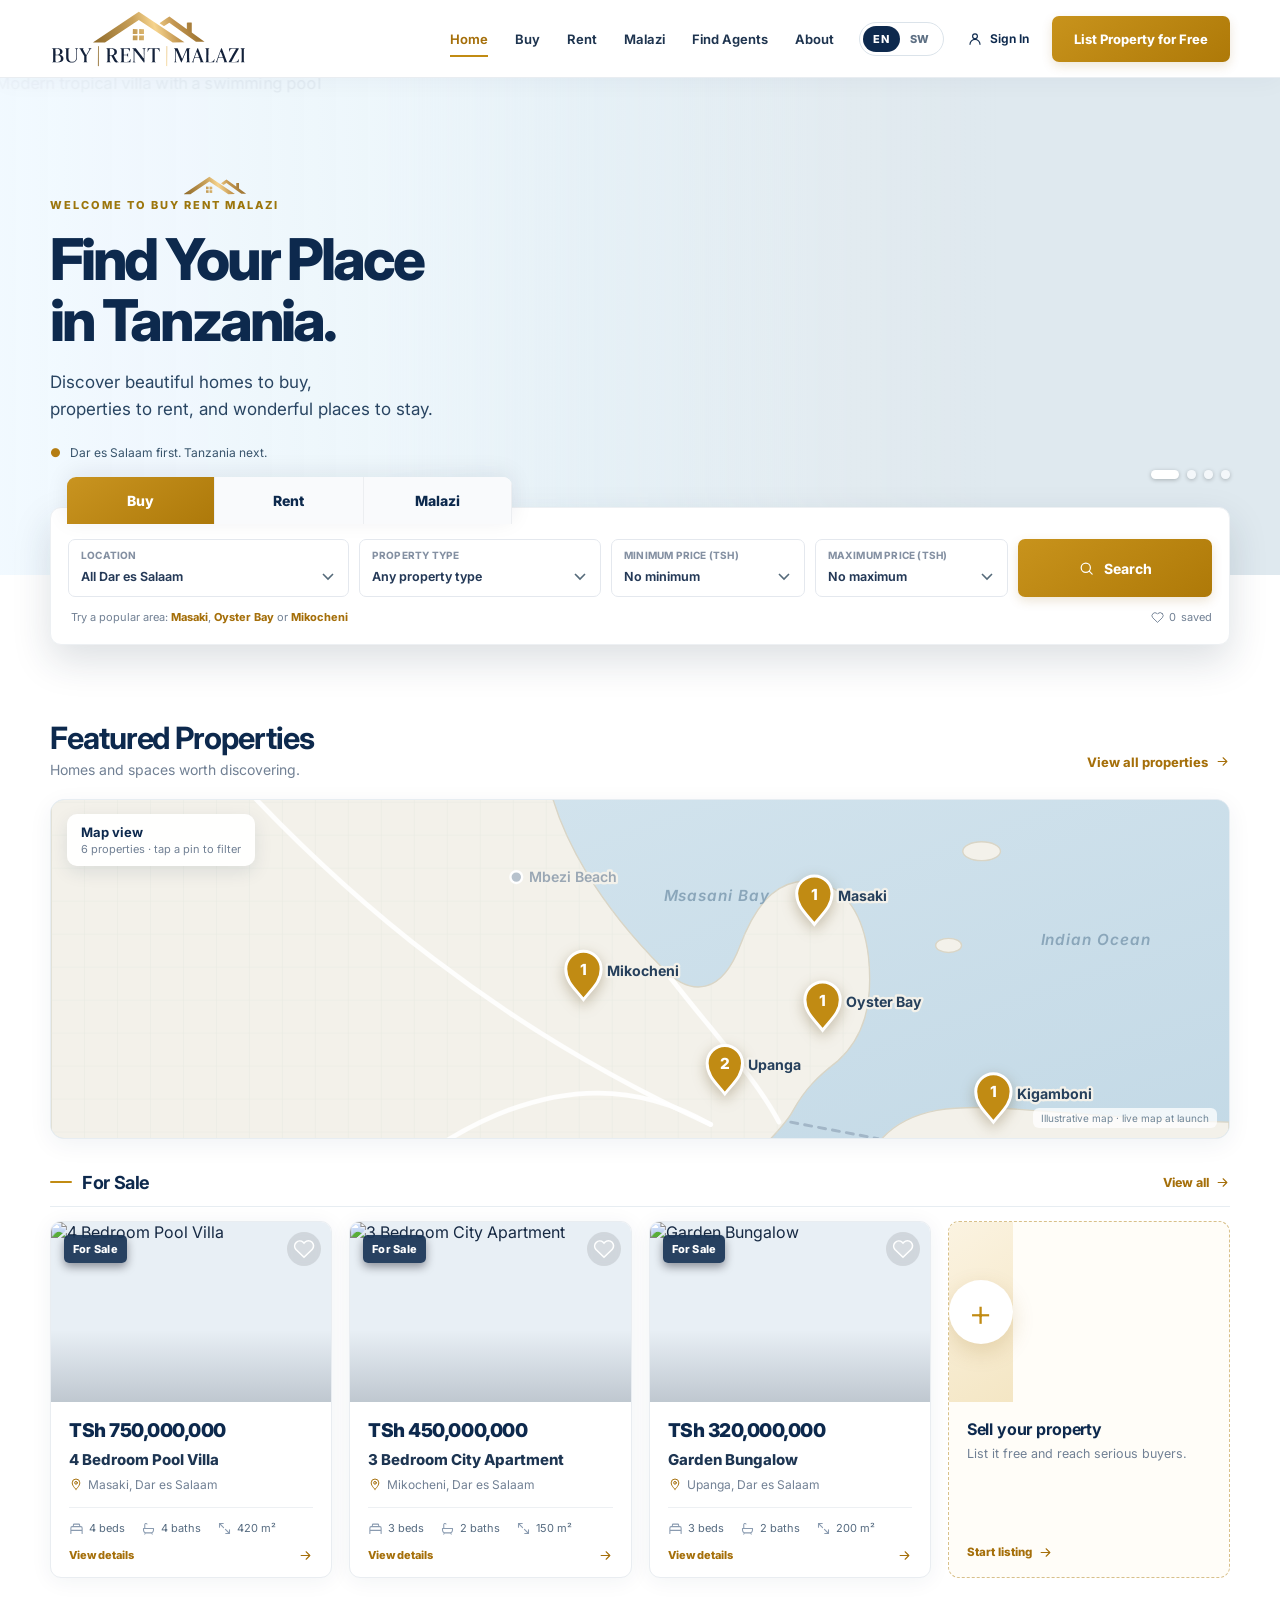
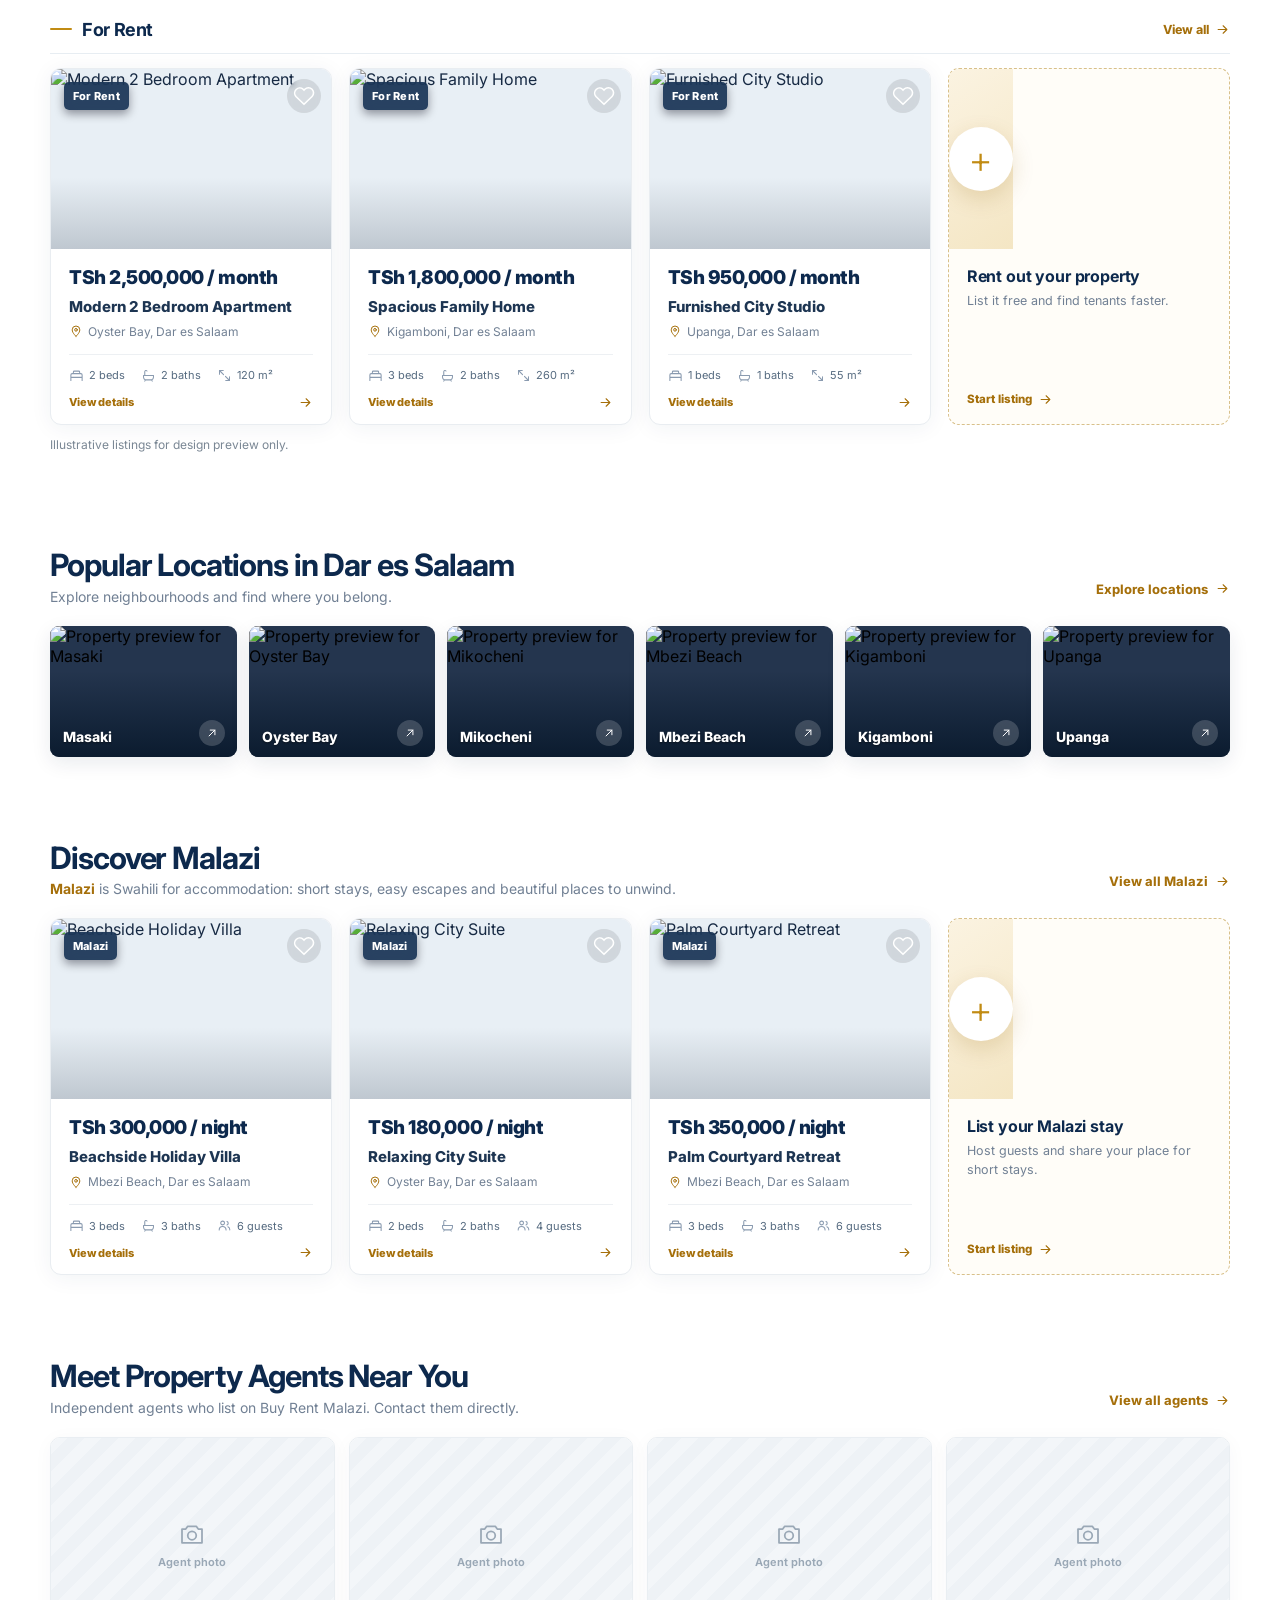
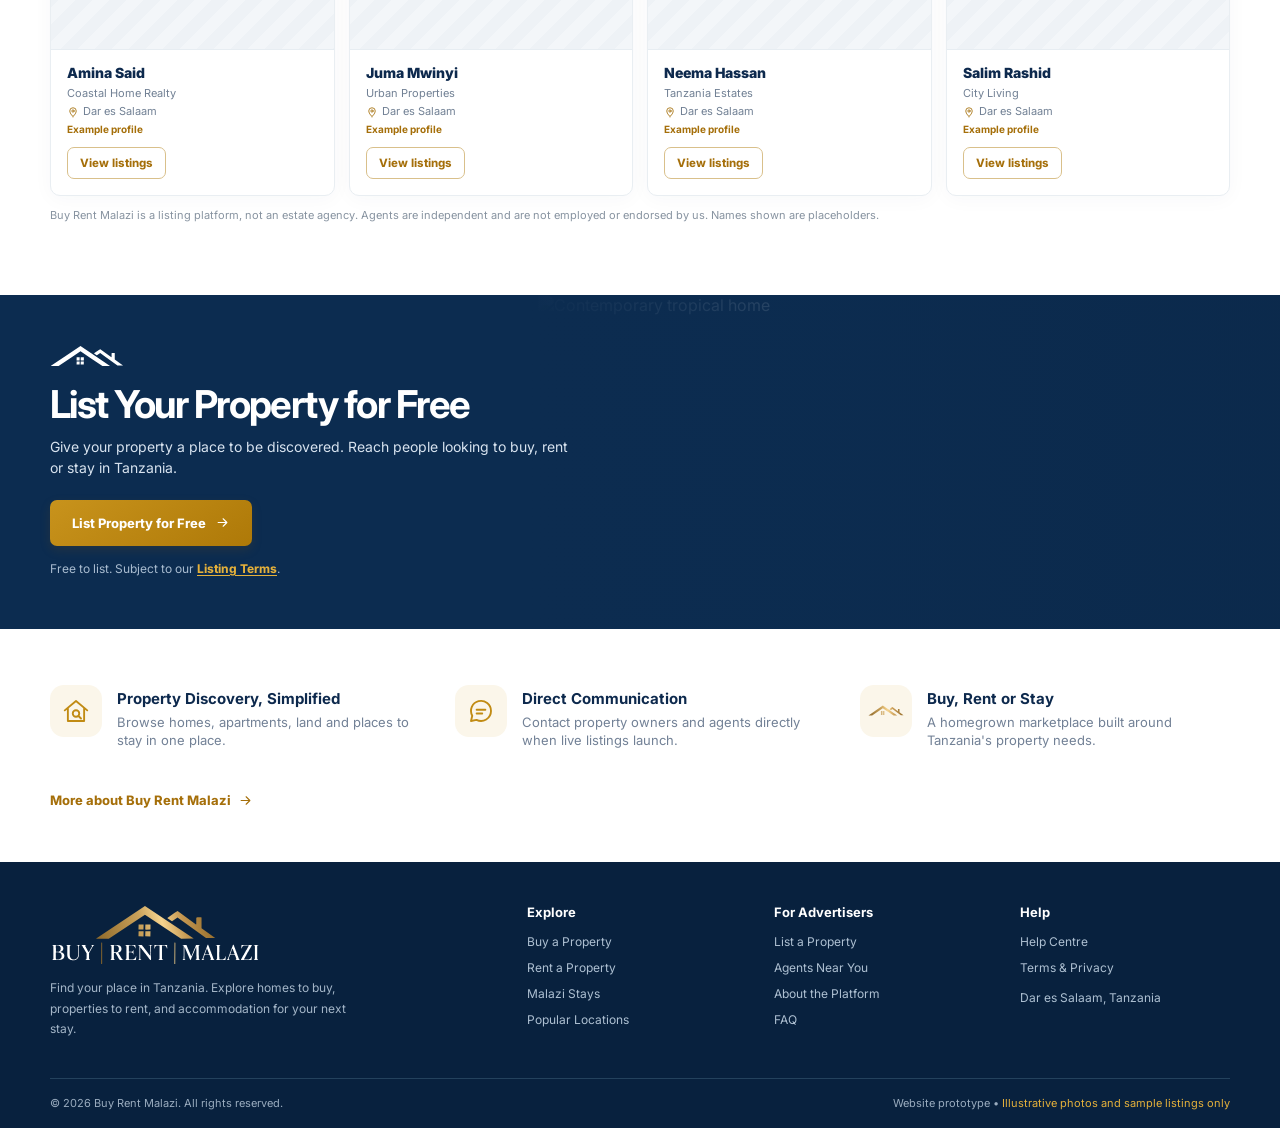
==== commit 73cc0b36: "Add all property types: homes, land & farms, commercial, other Grouped type menus in search, filters" ====
--- a/site/index.html
+++ b/site/index.html
@@ -452,6 +452,12 @@
 .field input[type=date]{min-width:0}
 @media(max-width:850px){.search-fields.malazi-mode{grid-template-columns:repeat(3,minmax(0,1fr))}}
 @media(max-width:560px){.search-fields.malazi-mode{grid-template-columns:1fr 1fr}}
+/* property types */
+.size-input{display:flex;gap:6px}
+.size-input input{flex:1;min-width:0}
+.size-input select{width:auto;flex:none}
+.type-chip{background:#f1f4f8;color:var(--navy);font-weight:700;border-radius:99px;padding:4px 9px}
+.res-only[hidden]{display:none!important}
 /* ===== live-site screens ===== */
 .nav-account{display:none!important}
 @media(max-width:850px){.nav-account{display:block!important;color:var(--gold2)!important}}
@@ -554,7 +560,7 @@
 <section id="about"><div class="container values"><div class="value-item"><div class="value-icon"><svg class="ico ico-lg" viewBox="0 0 24 24" aria-hidden="true"><path d="M3 11.5 12 4l9 7.5M5.5 9.5V20h13V9.5"/><circle cx="12" cy="14" r="2.6"/><path d="m14 16 2 2"/></svg></div><div><h3>Property Discovery, Simplified</h3><p>Browse homes, apartments, land and places to stay in one place.</p></div></div><div class="value-item"><div class="value-icon"><svg class="ico ico-lg" viewBox="0 0 24 24" aria-hidden="true"><path d="M20 12a8 8 0 0 1-11.6 7.1L4 20l1-4.2A8 8 0 1 1 20 12Z"/><path d="M8.5 11h7M8.5 14h4.5"/></svg></div><div><h3>Direct Communication</h3><p>Contact property owners and agents directly when live listings launch.</p></div></div><div class="value-item"><div class="value-icon"><span class="brm-mark" aria-hidden="true"></span></div><div><h3>Buy, Rent or Stay</h3><p>A homegrown marketplace built around Tanzania's property needs.</p></div></div></div><div class="container about-more"><a href="/about" class="section-link">More about Buy Rent Malazi <svg class="ico ico-arrow" viewBox="0 0 24 24" aria-hidden="true"><path d="M5 12h14M13 6l6 6-6 6"/></svg></a></div></section></div><div class="page" data-page="buy" hidden></div><div class="page" data-page="rent" hidden></div><div class="page" data-page="malazi" hidden></div><div class="page" data-page="agents" hidden></div><div class="page" data-page="about" hidden></div></main>
 <footer class="footer"><div class="container"><div class="footer-grid"><div><div class="footer-logo"><svg class="brm-logo brm-logo-footer" xmlns="http://www.w3.org/2000/svg" viewBox="109 207 1558 459" role="img" aria-label="Buy | Rent | Malazi"><defs><linearGradient id="brmf2" gradientUnits="userSpaceOnUse" x1="451" y1="464" x2="1332" y2="221"><stop offset="0" stop-color="#8f6a2a"/><stop offset=".38" stop-color="#c9a15a"/><stop offset=".55" stop-color="#f6d48e"/><stop offset=".72" stop-color="#c39650"/><stop offset="1" stop-color="#8a6322"/></linearGradient><filter id="brmf2g" x="-20%" y="-60%" width="140%" height="220%"><feGaussianBlur stdDeviation="14"/></filter><clipPath id="brmf2c"><rect x="1070" y="498" width="1500" height="140"/></clipPath></defs><path fill="url(#brmf2)" d="M1031 492 1030 651 1036 652 1037 493ZM489 492 488 651 492 652 495 650 495 493ZM815 408 814 446 852 447 853 409ZM765 408 764 446 801 447 802 409ZM815 358 814 395 823 397 851 396 853 394 853 359ZM765 358 764 396 801 396 802 359ZM978 310 979 313 1009 333 1013 334 1053 307 1264 459 1332 459 1231 386 1231 309 1229 306 1201 306 1192 308 1192 356 1190 358 1054 259 1032 272ZM451 462 452 464 544 464 812 286 1080 464 1173 463 812 221Z"/><g fill="#ffffff"><g class="pop-buy"><g class="glow glow-buy" fill="#e2b45c" filter="url(#brmf2g)"><path d="M124 510 123 511 124 512 127 512 128 513 130 513 132 515 134 519 134 612 132 616 130 618 128 619 126 619 125 620 126 621 183 621 184 620 188 620 189 619 192 619 193 618 198 617 202 614 203 614 205 612 206 612 210 608 210 607 212 605 214 601 214 598 215 597 215 585 214 584 214 582 212 578 210 576 210 575 205 570 204 570 202 568 198 566 196 566 192 564 189 564 187 562 188 560 190 559 192 559 196 557 198 555 199 555 203 551 203 550 205 548 207 544 207 540 208 539 208 534 207 533 207 529 204 523 198 517 197 517 195 515 193 514 191 514 190 513 188 513 187 512 185 512 184 511 179 511 178 510ZM154 565 171 565 172 566 176 566 177 567 182 568 184 570 185 570 191 576 194 582 194 584 195 585 195 598 194 599 194 602 192 606 190 608 190 609 183 615 181 615 178 617 174 617 173 618 158 618 157 617 155 617 153 615 153 611 152 610 152 567ZM154 513 164 513 165 514 172 514 173 515 175 515 179 518 180 518 184 522 184 523 187 527 187 529 188 530 188 545 187 546 187 548 184 552 184 553 180 557 179 557 175 560 172 560 171 561 155 561 153 559 153 534 152 533 152 515Z"/><path d="M228 510 227 511 228 512 231 512 233 513 235 515 237 519 237 589 238 590 238 594 239 595 239 598 244 608 251 615 254 616 256 618 258 619 260 619 263 621 266 621 267 622 270 622 271 623 291 623 292 622 295 622 296 621 301 620 305 617 306 617 308 615 309 615 315 609 321 597 321 593 322 592 322 521 323 520 323 518 324 516 327 513 329 512 331 512 332 511 331 510 307 510 306 511 307 512 310 512 312 513 316 517 316 519 317 520 317 588 316 589 316 594 315 595 315 597 312 603 310 605 310 606 304 612 303 612 299 615 297 615 293 617 278 617 277 616 274 616 270 614 268 612 267 612 262 607 262 606 260 604 258 600 258 598 257 597 257 594 256 593 256 588 255 587 255 521 256 520 256 517 258 514 262 512 265 512 266 511 265 510Z"/><path d="M341 510 340 511 344 513 349 518 355 530 357 532 358 535 360 537 362 542 364 544 366 549 368 551 370 556 372 558 373 561 375 563 377 568 380 572 380 611 379 612 379 614 378 616 376 618 372 620 373 621 405 621 406 620 402 618 399 615 399 613 398 612 398 570 401 566 406 556 408 554 410 549 412 547 414 542 416 540 418 535 420 533 422 528 424 526 427 520 434 513 438 511 437 510 413 510 412 511 413 512 415 512 417 513 419 515 420 517 420 521 419 522 419 524 417 528 415 530 413 535 411 537 409 542 407 544 399 560 396 563 395 563 391 558 389 553 387 551 380 537 378 535 374 526 371 522 371 520 370 519 370 515 372 513 374 512 376 512 377 511 376 510Z"/></g><path d="M124 510 123 511 124 512 127 512 128 513 130 513 132 515 134 519 134 612 132 616 130 618 128 619 126 619 125 620 126 621 183 621 184 620 188 620 189 619 192 619 193 618 198 617 202 614 203 614 205 612 206 612 210 608 210 607 212 605 214 601 214 598 215 597 215 585 214 584 214 582 212 578 210 576 210 575 205 570 204 570 202 568 198 566 196 566 192 564 189 564 187 562 188 560 190 559 192 559 196 557 198 555 199 555 203 551 203 550 205 548 207 544 207 540 208 539 208 534 207 533 207 529 204 523 198 517 197 517 195 515 193 514 191 514 190 513 188 513 187 512 185 512 184 511 179 511 178 510ZM154 565 171 565 172 566 176 566 177 567 182 568 184 570 185 570 191 576 194 582 194 584 195 585 195 598 194 599 194 602 192 606 190 608 190 609 183 615 181 615 178 617 174 617 173 618 158 618 157 617 155 617 153 615 153 611 152 610 152 567ZM154 513 164 513 165 514 172 514 173 515 175 515 179 518 180 518 184 522 184 523 187 527 187 529 188 530 188 545 187 546 187 548 184 552 184 553 180 557 179 557 175 560 172 560 171 561 155 561 153 559 153 534 152 533 152 515Z"/><path d="M228 510 227 511 228 512 231 512 233 513 235 515 237 519 237 589 238 590 238 594 239 595 239 598 244 608 251 615 254 616 256 618 258 619 260 619 263 621 266 621 267 622 270 622 271 623 291 623 292 622 295 622 296 621 301 620 305 617 306 617 308 615 309 615 315 609 321 597 321 593 322 592 322 521 323 520 323 518 324 516 327 513 329 512 331 512 332 511 331 510 307 510 306 511 307 512 310 512 312 513 316 517 316 519 317 520 317 588 316 589 316 594 315 595 315 597 312 603 310 605 310 606 304 612 303 612 299 615 297 615 293 617 278 617 277 616 274 616 270 614 268 612 267 612 262 607 262 606 260 604 258 600 258 598 257 597 257 594 256 593 256 588 255 587 255 521 256 520 256 517 258 514 262 512 265 512 266 511 265 510Z"/><path d="M341 510 340 511 344 513 349 518 355 530 357 532 358 535 360 537 362 542 364 544 366 549 368 551 370 556 372 558 373 561 375 563 377 568 380 572 380 611 379 612 379 614 378 616 376 618 372 620 373 621 405 621 406 620 402 618 399 615 399 613 398 612 398 570 401 566 406 556 408 554 410 549 412 547 414 542 416 540 418 535 420 533 422 528 424 526 427 520 434 513 438 511 437 510 413 510 412 511 413 512 415 512 417 513 419 515 420 517 420 521 419 522 419 524 417 528 415 530 413 535 411 537 409 542 407 544 399 560 396 563 395 563 391 558 389 553 387 551 380 537 378 535 374 526 371 522 371 520 370 519 370 515 372 513 374 512 376 512 377 511 376 510Z"/></g><g class="pop-rent"><g class="glow glow-rent" fill="#e2b45c" filter="url(#brmf2g)"><path d="M554 510 553 511 554 512 557 512 559 513 562 516 563 518 563 521 564 522 564 610 563 611 563 614 558 619 556 620 557 621 589 621 590 620 589 619 587 619 583 615 582 613 582 571 584 569 594 569 596 571 599 578 601 580 603 585 605 587 608 594 610 596 616 608 618 610 620 614 627 621 630 621 631 622 639 622 640 621 652 621 653 620 652 619 650 619 646 617 638 609 635 603 633 601 632 598 630 596 628 591 626 589 624 584 622 582 621 579 619 577 618 574 616 572 614 568 617 565 622 564 626 562 628 560 629 560 633 556 633 555 635 553 637 549 637 547 638 546 638 532 633 522 627 517 619 513 617 513 616 512 613 512 612 511 608 511 607 510ZM584 513 594 513 595 514 601 514 602 515 604 515 608 517 614 523 614 524 617 528 617 530 618 531 618 535 619 536 619 542 618 543 618 548 617 549 617 551 615 555 608 562 604 564 602 564 601 565 584 565 582 563 582 515Z"/><path d="M664 510 663 511 664 512 667 512 668 513 670 513 673 516 674 518 674 521 675 522 675 610 674 611 674 613 673 615 669 619 667 619 666 620 667 621 744 621 745 620 745 617 746 616 746 608 747 607 747 600 748 599 748 595 747 594 745 596 741 605 732 614 728 616 726 616 725 617 721 617 720 618 698 618 696 617 693 613 693 567 695 565 712 565 713 566 716 566 718 567 723 572 724 574 724 576 725 577 725 580 726 581 727 580 727 548 726 547 725 548 725 551 724 552 724 554 719 559 715 561 695 561 693 559 693 515 694 514 704 514 705 513 715 513 716 514 722 514 723 515 725 515 729 517 735 523 735 524 738 528 739 533 741 536 742 535 742 519 741 518 741 511 740 510Z"/><path d="M760 510 759 511 760 512 762 512 766 515 767 515 771 520 771 611 770 612 770 614 765 619 763 620 764 621 772 621 773 622 777 622 778 621 785 621 786 620 785 619 783 619 781 618 779 616 777 612 777 530 779 529 784 535 784 536 788 540 788 541 791 544 791 545 799 554 799 555 802 558 802 559 806 563 806 564 809 567 809 568 812 571 812 572 820 581 820 582 823 585 823 586 827 590 827 591 830 594 830 595 833 598 833 599 837 603 837 604 840 607 840 608 848 617 848 618 852 622 855 622 857 619 857 603 856 602 856 561 857 560 857 552 856 551 856 543 857 542 857 540 856 539 856 535 857 534 857 519 858 517 862 513 864 512 867 512 868 511 867 510 840 510 839 511 840 512 843 512 844 513 846 513 850 517 851 519 851 557 852 558 852 568 851 569 851 575 852 576 852 581 851 582 851 584 852 585 852 588 850 589 842 580 842 579 835 571 835 570 832 567 832 566 828 562 828 561 825 558 825 557 821 553 821 552 818 549 818 548 815 545 815 544 811 540 811 539 808 536 808 535 805 532 805 531 802 528 802 527 799 524 799 523 795 519 795 518 788 510Z"/><path d="M883 510 882 511 882 530 881 531 881 536 882 537 883 537 885 534 885 532 886 531 887 526 889 524 891 520 896 516 898 515 900 515 901 514 918 514 920 516 920 612 919 613 919 615 916 618 914 619 912 619 911 620 912 621 946 621 947 620 946 619 944 619 942 618 939 615 939 613 938 612 938 516 940 514 957 514 958 515 960 515 962 516 968 521 968 522 970 524 972 528 972 530 974 533 974 536 976 537 977 536 977 525 976 524 976 511 975 510Z"/></g><path d="M554 510 553 511 554 512 557 512 559 513 562 516 563 518 563 521 564 522 564 610 563 611 563 614 558 619 556 620 557 621 589 621 590 620 589 619 587 619 583 615 582 613 582 571 584 569 594 569 596 571 599 578 601 580 603 585 605 587 608 594 610 596 616 608 618 610 620 614 627 621 630 621 631 622 639 622 640 621 652 621 653 620 652 619 650 619 646 617 638 609 635 603 633 601 632 598 630 596 628 591 626 589 624 584 622 582 621 579 619 577 618 574 616 572 614 568 617 565 622 564 626 562 628 560 629 560 633 556 633 555 635 553 637 549 637 547 638 546 638 532 633 522 627 517 619 513 617 513 616 512 613 512 612 511 608 511 607 510ZM584 513 594 513 595 514 601 514 602 515 604 515 608 517 614 523 614 524 617 528 617 530 618 531 618 535 619 536 619 542 618 543 618 548 617 549 617 551 615 555 608 562 604 564 602 564 601 565 584 565 582 563 582 515Z"/><path d="M664 510 663 511 664 512 667 512 668 513 670 513 673 516 674 518 674 521 675 522 675 610 674 611 674 613 673 615 669 619 667 619 666 620 667 621 744 621 745 620 745 617 746 616 746 608 747 607 747 600 748 599 748 595 747 594 745 596 741 605 732 614 728 616 726 616 725 617 721 617 720 618 698 618 696 617 693 613 693 567 695 565 712 565 713 566 716 566 718 567 723 572 724 574 724 576 725 577 725 580 726 581 727 580 727 548 726 547 725 548 725 551 724 552 724 554 719 559 715 561 695 561 693 559 693 515 694 514 704 514 705 513 715 513 716 514 722 514 723 515 725 515 729 517 735 523 735 524 738 528 739 533 741 536 742 535 742 519 741 518 741 511 740 510Z"/><path d="M760 510 759 511 760 512 762 512 766 515 767 515 771 520 771 611 770 612 770 614 765 619 763 620 764 621 772 621 773 622 777 622 778 621 785 621 786 620 785 619 783 619 781 618 779 616 777 612 777 530 779 529 784 535 784 536 788 540 788 541 791 544 791 545 799 554 799 555 802 558 802 559 806 563 806 564 809 567 809 568 812 571 812 572 820 581 820 582 823 585 823 586 827 590 827 591 830 594 830 595 833 598 833 599 837 603 837 604 840 607 840 608 848 617 848 618 852 622 855 622 857 619 857 603 856 602 856 561 857 560 857 552 856 551 856 543 857 542 857 540 856 539 856 535 857 534 857 519 858 517 862 513 864 512 867 512 868 511 867 510 840 510 839 511 840 512 843 512 844 513 846 513 850 517 851 519 851 557 852 558 852 568 851 569 851 575 852 576 852 581 851 582 851 584 852 585 852 588 850 589 842 580 842 579 835 571 835 570 832 567 832 566 828 562 828 561 825 558 825 557 821 553 821 552 818 549 818 548 815 545 815 544 811 540 811 539 808 536 808 535 805 532 805 531 802 528 802 527 799 524 799 523 795 519 795 518 788 510Z"/><path d="M883 510 882 511 882 530 881 531 881 536 882 537 883 537 885 534 885 532 886 531 887 526 889 524 891 520 896 516 898 515 900 515 901 514 918 514 920 516 920 612 919 613 919 615 916 618 914 619 912 619 911 620 912 621 946 621 947 620 946 619 944 619 942 618 939 615 939 613 938 612 938 516 940 514 957 514 958 515 960 515 962 516 968 521 968 522 970 524 972 528 972 530 974 533 974 536 976 537 977 536 977 525 976 524 976 511 975 510Z"/></g><g class="pop-mal"><g class="glow glow-mal" fill="#e2b45c" filter="url(#brmf2g)"><path d="M1089 511 1090 512 1092 512 1094 513 1098 517 1098 519 1099 520 1099 594 1098 595 1098 612 1097 613 1097 615 1091 620 1092 621 1111 621 1112 620 1111 619 1109 619 1105 615 1104 613 1104 529 1105 528 1107 529 1111 537 1111 539 1115 546 1115 548 1122 562 1122 564 1125 569 1125 571 1129 578 1129 580 1132 585 1132 587 1136 594 1136 596 1141 606 1141 608 1144 613 1144 615 1147 621 1149 622 1152 618 1152 616 1157 606 1157 604 1159 601 1159 599 1162 594 1162 592 1164 589 1164 587 1167 582 1167 580 1169 577 1169 575 1173 568 1173 566 1175 563 1175 561 1178 556 1178 554 1181 549 1181 547 1184 542 1184 540 1187 535 1187 533 1190 527 1192 528 1192 543 1193 544 1193 596 1194 597 1194 611 1193 612 1193 614 1192 616 1189 619 1187 619 1186 620 1187 621 1218 621 1219 620 1215 618 1212 615 1212 613 1211 612 1211 588 1210 587 1210 519 1212 515 1216 512 1219 512 1220 511 1219 510 1191 510 1189 513 1189 515 1187 518 1187 520 1184 525 1184 527 1182 530 1182 532 1179 537 1179 539 1175 547 1175 549 1173 552 1173 554 1170 559 1170 561 1167 566 1167 568 1161 580 1161 582 1159 585 1159 587 1157 591 1155 593 1150 584 1150 582 1144 570 1144 568 1142 565 1142 563 1139 558 1139 556 1136 551 1136 549 1133 544 1133 542 1127 530 1127 528 1122 518 1122 516 1120 513 1120 511 1119 510 1090 510Z"/><path d="M1276 509 1275 510 1274 515 1272 518 1272 520 1271 521 1270 526 1268 529 1268 531 1267 532 1266 537 1264 540 1263 545 1261 548 1261 550 1260 551 1259 556 1257 559 1256 564 1254 567 1254 569 1253 570 1253 572 1252 573 1251 578 1249 581 1248 586 1246 589 1246 591 1245 592 1244 597 1242 600 1242 602 1241 603 1240 608 1237 614 1232 619 1230 620 1231 621 1250 621 1251 620 1247 618 1245 616 1245 608 1246 607 1246 605 1247 604 1247 602 1248 601 1249 596 1251 593 1252 588 1255 585 1289 585 1291 587 1293 591 1293 593 1294 594 1295 599 1297 602 1297 604 1298 605 1298 607 1300 611 1300 615 1299 617 1295 620 1296 621 1326 621 1327 620 1325 619 1320 614 1318 610 1318 608 1315 602 1315 600 1314 599 1313 594 1311 591 1311 589 1309 586 1308 581 1304 573 1304 571 1303 570 1302 565 1300 562 1300 560 1296 552 1296 550 1295 549 1294 544 1290 536 1289 531 1287 528 1286 523 1282 515 1281 510 1280 509ZM1271 537 1273 539 1275 543 1275 545 1278 551 1279 556 1281 559 1281 561 1283 564 1284 569 1286 572 1286 574 1288 578 1288 579 1286 581 1257 581 1255 579 1257 576 1257 574 1258 573 1258 571 1259 570 1259 568 1260 567 1261 562 1263 559 1263 557 1264 556 1264 554 1265 553 1265 551 1266 550 1267 545Z"/><path d="M1337 510 1336 511 1337 512 1340 512 1345 517 1345 520 1346 521 1346 610 1345 611 1345 614 1340 619 1338 620 1339 621 1407 621 1409 618 1409 609 1410 608 1410 599 1411 598 1411 595 1410 594 1408 596 1407 598 1407 600 1404 606 1402 608 1402 609 1398 613 1397 613 1393 616 1391 616 1390 617 1387 617 1386 618 1366 618 1363 615 1363 599 1362 598 1362 564 1363 563 1363 518 1364 516 1368 512 1370 512 1371 511 1370 510Z"/><path d="M1465 509 1462 513 1462 515 1461 516 1461 518 1460 519 1459 524 1457 527 1457 529 1454 535 1454 537 1453 538 1452 543 1450 546 1450 548 1449 549 1449 551 1448 552 1447 557 1445 560 1445 562 1443 565 1443 567 1442 568 1441 573 1439 576 1438 581 1436 584 1436 586 1435 587 1435 589 1434 590 1434 592 1433 593 1432 598 1430 601 1430 603 1429 604 1428 609 1426 613 1424 615 1424 616 1419 620 1420 621 1438 621 1439 620 1435 618 1433 616 1433 609 1434 608 1434 606 1435 605 1435 602 1438 596 1438 594 1439 593 1440 588 1443 585 1477 585 1480 588 1480 590 1482 593 1482 595 1483 596 1483 598 1484 599 1485 604 1488 610 1488 616 1485 619 1483 620 1484 621 1513 621 1514 620 1509 616 1506 610 1506 608 1504 605 1504 603 1503 602 1502 597 1498 589 1498 587 1497 586 1496 581 1494 578 1494 576 1491 570 1491 568 1490 567 1489 562 1487 559 1487 557 1483 549 1483 547 1482 546 1481 541 1479 538 1478 533 1474 525 1474 523 1473 522 1472 517 1470 514 1470 512 1468 509ZM1459 538 1460 538 1462 540 1462 542 1464 545 1464 547 1467 553 1468 558 1470 561 1471 566 1473 569 1473 571 1474 572 1474 574 1476 578 1476 579 1474 581 1446 581 1444 579 1444 577 1445 576 1446 571 1448 568 1448 566 1449 565 1449 563 1450 562 1450 560 1451 559 1452 554 1454 551 1454 549 1455 548 1455 546 1456 545 1457 540Z"/><path d="M1528 510 1527 511 1527 516 1526 517 1526 536 1527 537 1529 535 1529 533 1530 532 1531 527 1534 523 1534 522 1538 518 1539 518 1543 515 1545 515 1546 514 1570 514 1571 513 1577 513 1581 516 1579 520 1577 522 1574 529 1572 531 1570 536 1568 538 1565 545 1563 547 1562 550 1560 552 1553 566 1551 568 1544 582 1542 584 1540 589 1538 591 1536 596 1534 598 1532 603 1530 605 1528 610 1526 612 1523 618 1523 620 1524 621 1600 621 1601 620 1601 617 1602 616 1602 606 1603 605 1603 595 1602 594 1595 608 1589 614 1585 616 1583 616 1582 617 1577 617 1576 618 1547 618 1545 616 1548 610 1550 608 1555 597 1557 595 1559 590 1561 588 1564 581 1566 579 1568 574 1570 572 1573 565 1575 563 1576 560 1578 558 1581 551 1583 549 1588 539 1590 537 1591 534 1593 532 1596 525 1598 523 1599 520 1601 518 1603 514 1603 511 1602 510Z"/><path d="M1617 510 1616 511 1617 512 1619 512 1621 513 1625 517 1625 519 1626 520 1626 611 1625 612 1625 615 1622 618 1618 620 1619 621 1649 621 1650 620 1648 619 1644 615 1643 613 1643 519 1644 518 1644 516 1647 513 1649 512 1652 512 1653 511 1652 510Z"/></g><g clip-path="url(#brmf2c)"><g class="w-mal"><path d="M1089 511 1090 512 1092 512 1094 513 1098 517 1098 519 1099 520 1099 594 1098 595 1098 612 1097 613 1097 615 1091 620 1092 621 1111 621 1112 620 1111 619 1109 619 1105 615 1104 613 1104 529 1105 528 1107 529 1111 537 1111 539 1115 546 1115 548 1122 562 1122 564 1125 569 1125 571 1129 578 1129 580 1132 585 1132 587 1136 594 1136 596 1141 606 1141 608 1144 613 1144 615 1147 621 1149 622 1152 618 1152 616 1157 606 1157 604 1159 601 1159 599 1162 594 1162 592 1164 589 1164 587 1167 582 1167 580 1169 577 1169 575 1173 568 1173 566 1175 563 1175 561 1178 556 1178 554 1181 549 1181 547 1184 542 1184 540 1187 535 1187 533 1190 527 1192 528 1192 543 1193 544 1193 596 1194 597 1194 611 1193 612 1193 614 1192 616 1189 619 1187 619 1186 620 1187 621 1218 621 1219 620 1215 618 1212 615 1212 613 1211 612 1211 588 1210 587 1210 519 1212 515 1216 512 1219 512 1220 511 1219 510 1191 510 1189 513 1189 515 1187 518 1187 520 1184 525 1184 527 1182 530 1182 532 1179 537 1179 539 1175 547 1175 549 1173 552 1173 554 1170 559 1170 561 1167 566 1167 568 1161 580 1161 582 1159 585 1159 587 1157 591 1155 593 1150 584 1150 582 1144 570 1144 568 1142 565 1142 563 1139 558 1139 556 1136 551 1136 549 1133 544 1133 542 1127 530 1127 528 1122 518 1122 516 1120 513 1120 511 1119 510 1090 510Z"/><path d="M1276 509 1275 510 1274 515 1272 518 1272 520 1271 521 1270 526 1268 529 1268 531 1267 532 1266 537 1264 540 1263 545 1261 548 1261 550 1260 551 1259 556 1257 559 1256 564 1254 567 1254 569 1253 570 1253 572 1252 573 1251 578 1249 581 1248 586 1246 589 1246 591 1245 592 1244 597 1242 600 1242 602 1241 603 1240 608 1237 614 1232 619 1230 620 1231 621 1250 621 1251 620 1247 618 1245 616 1245 608 1246 607 1246 605 1247 604 1247 602 1248 601 1249 596 1251 593 1252 588 1255 585 1289 585 1291 587 1293 591 1293 593 1294 594 1295 599 1297 602 1297 604 1298 605 1298 607 1300 611 1300 615 1299 617 1295 620 1296 621 1326 621 1327 620 1325 619 1320 614 1318 610 1318 608 1315 602 1315 600 1314 599 1313 594 1311 591 1311 589 1309 586 1308 581 1304 573 1304 571 1303 570 1302 565 1300 562 1300 560 1296 552 1296 550 1295 549 1294 544 1290 536 1289 531 1287 528 1286 523 1282 515 1281 510 1280 509ZM1271 537 1273 539 1275 543 1275 545 1278 551 1279 556 1281 559 1281 561 1283 564 1284 569 1286 572 1286 574 1288 578 1288 579 1286 581 1257 581 1255 579 1257 576 1257 574 1258 573 1258 571 1259 570 1259 568 1260 567 1261 562 1263 559 1263 557 1264 556 1264 554 1265 553 1265 551 1266 550 1267 545Z"/><path d="M1337 510 1336 511 1337 512 1340 512 1345 517 1345 520 1346 521 1346 610 1345 611 1345 614 1340 619 1338 620 1339 621 1407 621 1409 618 1409 609 1410 608 1410 599 1411 598 1411 595 1410 594 1408 596 1407 598 1407 600 1404 606 1402 608 1402 609 1398 613 1397 613 1393 616 1391 616 1390 617 1387 617 1386 618 1366 618 1363 615 1363 599 1362 598 1362 564 1363 563 1363 518 1364 516 1368 512 1370 512 1371 511 1370 510Z"/><path d="M1465 509 1462 513 1462 515 1461 516 1461 518 1460 519 1459 524 1457 527 1457 529 1454 535 1454 537 1453 538 1452 543 1450 546 1450 548 1449 549 1449 551 1448 552 1447 557 1445 560 1445 562 1443 565 1443 567 1442 568 1441 573 1439 576 1438 581 1436 584 1436 586 1435 587 1435 589 1434 590 1434 592 1433 593 1432 598 1430 601 1430 603 1429 604 1428 609 1426 613 1424 615 1424 616 1419 620 1420 621 1438 621 1439 620 1435 618 1433 616 1433 609 1434 608 1434 606 1435 605 1435 602 1438 596 1438 594 1439 593 1440 588 1443 585 1477 585 1480 588 1480 590 1482 593 1482 595 1483 596 1483 598 1484 599 1485 604 1488 610 1488 616 1485 619 1483 620 1484 621 1513 621 1514 620 1509 616 1506 610 1506 608 1504 605 1504 603 1503 602 1502 597 1498 589 1498 587 1497 586 1496 581 1494 578 1494 576 1491 570 1491 568 1490 567 1489 562 1487 559 1487 557 1483 549 1483 547 1482 546 1481 541 1479 538 1478 533 1474 525 1474 523 1473 522 1472 517 1470 514 1470 512 1468 509ZM1459 538 1460 538 1462 540 1462 542 1464 545 1464 547 1467 553 1468 558 1470 561 1471 566 1473 569 1473 571 1474 572 1474 574 1476 578 1476 579 1474 581 1446 581 1444 579 1444 577 1445 576 1446 571 1448 568 1448 566 1449 565 1449 563 1450 562 1450 560 1451 559 1452 554 1454 551 1454 549 1455 548 1455 546 1456 545 1457 540Z"/><path d="M1528 510 1527 511 1527 516 1526 517 1526 536 1527 537 1529 535 1529 533 1530 532 1531 527 1534 523 1534 522 1538 518 1539 518 1543 515 1545 515 1546 514 1570 514 1571 513 1577 513 1581 516 1579 520 1577 522 1574 529 1572 531 1570 536 1568 538 1565 545 1563 547 1562 550 1560 552 1553 566 1551 568 1544 582 1542 584 1540 589 1538 591 1536 596 1534 598 1532 603 1530 605 1528 610 1526 612 1523 618 1523 620 1524 621 1600 621 1601 620 1601 617 1602 616 1602 606 1603 605 1603 595 1602 594 1595 608 1589 614 1585 616 1583 616 1582 617 1577 617 1576 618 1547 618 1545 616 1548 610 1550 608 1555 597 1557 595 1559 590 1561 588 1564 581 1566 579 1568 574 1570 572 1573 565 1575 563 1576 560 1578 558 1581 551 1583 549 1588 539 1590 537 1591 534 1593 532 1596 525 1598 523 1599 520 1601 518 1603 514 1603 511 1602 510Z"/><path d="M1617 510 1616 511 1617 512 1619 512 1621 513 1625 517 1625 519 1626 520 1626 611 1625 612 1625 615 1622 618 1618 620 1619 621 1649 621 1650 620 1648 619 1644 615 1643 613 1643 519 1644 518 1644 516 1647 513 1649 512 1652 512 1653 511 1652 510Z"/></g><g class="w-acc"><path transform="translate(-141 0)" d="M1276 509 1275 510 1274 515 1272 518 1272 520 1271 521 1270 526 1268 529 1268 531 1267 532 1266 537 1264 540 1263 545 1261 548 1261 550 1260 551 1259 556 1257 559 1256 564 1254 567 1254 569 1253 570 1253 572 1252 573 1251 578 1249 581 1248 586 1246 589 1246 591 1245 592 1244 597 1242 600 1242 602 1241 603 1240 608 1237 614 1232 619 1230 620 1231 621 1250 621 1251 620 1247 618 1245 616 1245 608 1246 607 1246 605 1247 604 1247 602 1248 601 1249 596 1251 593 1252 588 1255 585 1289 585 1291 587 1293 591 1293 593 1294 594 1295 599 1297 602 1297 604 1298 605 1298 607 1300 611 1300 615 1299 617 1295 620 1296 621 1326 621 1327 620 1325 619 1320 614 1318 610 1318 608 1315 602 1315 600 1314 599 1313 594 1311 591 1311 589 1309 586 1308 581 1304 573 1304 571 1303 570 1302 565 1300 562 1300 560 1296 552 1296 550 1295 549 1294 544 1290 536 1289 531 1287 528 1286 523 1282 515 1281 510 1280 509ZM1271 537 1273 539 1275 543 1275 545 1278 551 1279 556 1281 559 1281 561 1283 564 1284 569 1286 572 1286 574 1288 578 1288 579 1286 581 1257 581 1255 579 1257 576 1257 574 1258 573 1258 571 1259 570 1259 568 1260 567 1261 562 1263 559 1263 557 1264 556 1264 554 1265 553 1265 551 1266 550 1267 545Z"/><path d="M1292.6426592797784 583.6842105263158 1285.3518005540168 582.4432132963989C1280.853185595568 606.4875346260388 1268.5983379501386 617.0360110803324 1250.2936288088642 617.0360110803324C1227.3351800554017 617.0360110803324 1216.4764542936289 601.0581717451523 1216.4764542936289 567.7063711911358C1216.4764542936289 533.8891966759003 1226.8698060941829 514.9639889196676 1248.432132963989 514.9639889196676C1259.2908587257618 514.9639889196676 1268.9085872576177 520.7036011080332 1274.803324099723 530.6315789473684C1277.7506925207756 535.7506925207756 1280.0775623268698 541.8005540166205 1283.645429362881 553.7451523545707H1290.4709141274238V508.9141274238227H1282.2493074792244L1276.0443213296398 518.0664819944599C1265.0304709141274 510.0 1258.9806094182827 507.6731301939058 1248.5872576177285 507.6731301939058C1220.0443213296398 507.6731301939058 1196.0 534.6648199445983 1196.0 567.0858725761773C1196.0 600.437673130194 1217.8725761772853 624.3268698060942 1248.432132963989 624.3268698060942C1273.252077562327 624.3268698060942 1289.0747922437674 609.7451523545707 1292.6426592797784 583.6842105263158Z"/><path d="M1398.2853185595568 583.6842105263158 1390.9944598337952 582.4432132963989C1386.4958448753464 606.4875346260388 1374.240997229917 617.0360110803324 1355.9362880886426 617.0360110803324C1332.97783933518 617.0360110803324 1322.1191135734073 601.0581717451523 1322.1191135734073 567.7063711911358C1322.1191135734073 533.8891966759003 1332.5124653739613 514.9639889196676 1354.0747922437674 514.9639889196676C1364.9335180055402 514.9639889196676 1374.551246537396 520.7036011080332 1380.4459833795015 530.6315789473684C1383.393351800554 535.7506925207756 1385.7202216066482 541.8005540166205 1389.2880886426594 553.7451523545707H1396.1135734072022V508.9141274238227H1387.8919667590028L1381.6869806094182 518.0664819944599C1370.6731301939058 510.0 1364.623268698061 507.6731301939058 1354.2299168975069 507.6731301939058C1325.6869806094182 507.6731301939058 1301.6426592797784 534.6648199445983 1301.6426592797784 567.0858725761773C1301.6426592797784 600.437673130194 1323.5152354570637 624.3268698060942 1354.0747922437674 624.3268698060942C1378.8947368421054 624.3268698060942 1394.7174515235458 609.7451523545707 1398.2853185595568 583.6842105263158Z"/><path d="M1514.01108033241 566.0C1514.01108033241 533.1135734072022 1491.0526315789475 507.6731301939058 1461.268698060942 507.6731301939058C1429.0027700831026 507.6731301939058 1407.2853185595568 534.5096952908588 1407.2853185595568 566.1551246537396C1407.2853185595568 599.196675900277 1430.398891966759 624.3268698060942 1460.6481994459834 624.3268698060942C1491.0526315789475 624.3268698060942 1514.01108033241 599.196675900277 1514.01108033241 566.0ZM1493.5346260387812 566.0C1493.5346260387812 601.3684210526316 1482.05540166205 617.0360110803324 1460.6481994459834 617.0360110803324C1439.0858725761773 617.0360110803324 1427.7617728531857 601.3684210526316 1427.7617728531857 565.6897506925208C1427.7617728531857 530.6315789473684 1439.0858725761773 514.9639889196676 1461.1135734072022 514.9639889196676C1481.5900277008311 514.9639889196676 1493.5346260387812 530.3213296398892 1493.5346260387812 566.0Z"/><path transform="translate(434.0110803324101 0)" d="M1089 511 1090 512 1092 512 1094 513 1098 517 1098 519 1099 520 1099 594 1098 595 1098 612 1097 613 1097 615 1091 620 1092 621 1111 621 1112 620 1111 619 1109 619 1105 615 1104 613 1104 529 1105 528 1107 529 1111 537 1111 539 1115 546 1115 548 1122 562 1122 564 1125 569 1125 571 1129 578 1129 580 1132 585 1132 587 1136 594 1136 596 1141 606 1141 608 1144 613 1144 615 1147 621 1149 622 1152 618 1152 616 1157 606 1157 604 1159 601 1159 599 1162 594 1162 592 1164 589 1164 587 1167 582 1167 580 1169 577 1169 575 1173 568 1173 566 1175 563 1175 561 1178 556 1178 554 1181 549 1181 547 1184 542 1184 540 1187 535 1187 533 1190 527 1192 528 1192 543 1193 544 1193 596 1194 597 1194 611 1193 612 1193 614 1192 616 1189 619 1187 619 1186 620 1187 621 1218 621 1219 620 1215 618 1212 615 1212 613 1211 612 1211 588 1210 587 1210 519 1212 515 1216 512 1219 512 1220 511 1219 510 1191 510 1189 513 1189 515 1187 518 1187 520 1184 525 1184 527 1182 530 1182 532 1179 537 1179 539 1175 547 1175 549 1173 552 1173 554 1170 559 1170 561 1167 566 1167 568 1161 580 1161 582 1159 585 1159 587 1157 591 1155 593 1150 584 1150 582 1144 570 1144 568 1142 565 1142 563 1139 558 1139 556 1136 551 1136 549 1133 544 1133 542 1127 530 1127 528 1122 518 1122 516 1120 513 1120 511 1119 510 1090 510Z"/><path transform="translate(575.0110803324101 0)" d="M1089 511 1090 512 1092 512 1094 513 1098 517 1098 519 1099 520 1099 594 1098 595 1098 612 1097 613 1097 615 1091 620 1092 621 1111 621 1112 620 1111 619 1109 619 1105 615 1104 613 1104 529 1105 528 1107 529 1111 537 1111 539 1115 546 1115 548 1122 562 1122 564 1125 569 1125 571 1129 578 1129 580 1132 585 1132 587 1136 594 1136 596 1141 606 1141 608 1144 613 1144 615 1147 621 1149 622 1152 618 1152 616 1157 606 1157 604 1159 601 1159 599 1162 594 1162 592 1164 589 1164 587 1167 582 1167 580 1169 577 1169 575 1173 568 1173 566 1175 563 1175 561 1178 556 1178 554 1181 549 1181 547 1184 542 1184 540 1187 535 1187 533 1190 527 1192 528 1192 543 1193 544 1193 596 1194 597 1194 611 1193 612 1193 614 1192 616 1189 619 1187 619 1186 620 1187 621 1218 621 1219 620 1215 618 1212 615 1212 613 1211 612 1211 588 1210 587 1210 519 1212 515 1216 512 1219 512 1220 511 1219 510 1191 510 1189 513 1189 515 1187 518 1187 520 1184 525 1184 527 1182 530 1182 532 1179 537 1179 539 1175 547 1175 549 1173 552 1173 554 1170 559 1170 561 1167 566 1167 568 1161 580 1161 582 1159 585 1159 587 1157 591 1155 593 1150 584 1150 582 1144 570 1144 568 1142 565 1142 563 1139 558 1139 556 1136 551 1136 549 1133 544 1133 542 1127 530 1127 528 1122 518 1122 516 1120 513 1120 511 1119 510 1090 510Z"/><path d="M1911.7368421052633 566.0C1911.7368421052633 533.1135734072022 1888.7783933518008 507.6731301939058 1858.9944598337952 507.6731301939058C1826.728531855956 507.6731301939058 1805.01108033241 534.5096952908588 1805.01108033241 566.1551246537396C1805.01108033241 599.196675900277 1828.1246537396123 624.3268698060942 1858.3739612188367 624.3268698060942C1888.7783933518008 624.3268698060942 1911.7368421052633 599.196675900277 1911.7368421052633 566.0ZM1891.2603878116345 566.0C1891.2603878116345 601.3684210526316 1879.7811634349032 617.0360110803324 1858.3739612188367 617.0360110803324C1836.8116343490306 617.0360110803324 1825.487534626039 601.3684210526316 1825.487534626039 565.6897506925208C1825.487534626039 530.6315789473684 1836.8116343490306 514.9639889196676 1858.8393351800555 514.9639889196676C1879.3157894736844 514.9639889196676 1891.2603878116345 530.3213296398892 1891.2603878116345 566.0Z"/><path d="M2029.7894736842106 565.3795013850415C2029.7894736842106 544.437673130194 2022.03324099723 527.2188365650969 2007.7617728531857 517.9113573407202C1999.229916897507 512.4819944598338 1987.7506925207758 510.0 1970.06648199446 510.0H1920.7368421052633V517.2908587257618H1923.6842105263158C1936.094182825485 517.2908587257618 1937.4903047091414 518.0664819944599 1937.4903047091414 524.5817174515236V607.4182825484764C1937.4903047091414 613.9335180055401 1936.094182825485 614.7091412742383 1923.6842105263158 614.7091412742383H1920.7368421052633V622.0H1972.858725761773C2011.0193905817175 622.0 2029.7894736842106 601.6786703601108 2029.7894736842106 565.3795013850415ZM2009.3130193905818 566.0C2009.3130193905818 600.7479224376731 1999.229916897507 614.7091412742383 1974.2548476454294 614.7091412742383H1963.706371191136C1955.9501385041553 614.7091412742383 1954.864265927978 613.7783933518006 1954.864265927978 606.1772853185596V525.9778393351801C1954.864265927978 518.3767313019391 1955.9501385041553 517.2908587257618 1963.706371191136 517.2908587257618H1971.7728531855957C1998.2991689750693 517.2908587257618 2009.3130193905818 531.7174515235457 2009.3130193905818 566.0Z"/><path transform="translate(808.7894736842106 0)" d="M1276 509 1275 510 1274 515 1272 518 1272 520 1271 521 1270 526 1268 529 1268 531 1267 532 1266 537 1264 540 1263 545 1261 548 1261 550 1260 551 1259 556 1257 559 1256 564 1254 567 1254 569 1253 570 1253 572 1252 573 1251 578 1249 581 1248 586 1246 589 1246 591 1245 592 1244 597 1242 600 1242 602 1241 603 1240 608 1237 614 1232 619 1230 620 1231 621 1250 621 1251 620 1247 618 1245 616 1245 608 1246 607 1246 605 1247 604 1247 602 1248 601 1249 596 1251 593 1252 588 1255 585 1289 585 1291 587 1293 591 1293 593 1294 594 1295 599 1297 602 1297 604 1298 605 1298 607 1300 611 1300 615 1299 617 1295 620 1296 621 1326 621 1327 620 1325 619 1320 614 1318 610 1318 608 1315 602 1315 600 1314 599 1313 594 1311 591 1311 589 1309 586 1308 581 1304 573 1304 571 1303 570 1302 565 1300 562 1300 560 1296 552 1296 550 1295 549 1294 544 1290 536 1289 531 1287 528 1286 523 1282 515 1281 510 1280 509ZM1271 537 1273 539 1275 543 1275 545 1278 551 1279 556 1281 559 1281 561 1283 564 1284 569 1286 572 1286 574 1288 578 1288 579 1286 581 1257 581 1255 579 1257 576 1257 574 1258 573 1258 571 1259 570 1259 568 1260 567 1261 562 1263 559 1263 557 1264 556 1264 554 1265 553 1265 551 1266 550 1267 545Z"/><path transform="translate(1264.7894736842109 0)" d="M883 510 882 511 882 530 881 531 881 536 882 537 883 537 885 534 885 532 886 531 887 526 889 524 891 520 896 516 898 515 900 515 901 514 918 514 920 516 920 612 919 613 919 615 916 618 914 619 912 619 911 620 912 621 946 621 947 620 946 619 944 619 942 618 939 615 939 613 938 612 938 516 940 514 957 514 958 515 960 515 962 516 968 521 968 522 970 524 972 528 972 530 974 533 974 536 976 537 977 536 977 525 976 524 976 511 975 510Z"/><path transform="translate(635.7894736842109 0)" d="M1617 510 1616 511 1617 512 1619 512 1621 513 1625 517 1625 519 1626 520 1626 611 1625 612 1625 615 1622 618 1618 620 1619 621 1649 621 1650 620 1648 619 1644 615 1643 613 1643 519 1644 518 1644 516 1647 513 1649 512 1652 512 1653 511 1652 510Z"/><path d="M2405.5152354570637 566.0C2405.5152354570637 533.1135734072022 2382.556786703601 507.6731301939058 2352.7728531855955 507.6731301939058C2320.5069252077565 507.6731301939058 2298.789473684211 534.5096952908588 2298.789473684211 566.1551246537396C2298.789473684211 599.196675900277 2321.903047091413 624.3268698060942 2352.1523545706373 624.3268698060942C2382.556786703601 624.3268698060942 2405.5152354570637 599.196675900277 2405.5152354570637 566.0ZM2385.038781163435 566.0C2385.038781163435 601.3684210526316 2373.559556786704 617.0360110803324 2352.1523545706373 617.0360110803324C2330.5900277008313 617.0360110803324 2319.2659279778395 601.3684210526316 2319.2659279778395 565.6897506925208C2319.2659279778395 530.6315789473684 2330.5900277008313 514.9639889196676 2352.6177285318563 514.9639889196676C2373.094182825485 514.9639889196676 2385.038781163435 530.3213296398892 2385.038781163435 566.0Z"/><path transform="translate(1655.5152354570641 0)" d="M760 510 759 511 760 512 762 512 766 515 767 515 771 520 771 611 770 612 770 614 765 619 763 620 764 621 772 621 773 622 777 622 778 621 785 621 786 620 785 619 783 619 781 618 779 616 777 612 777 530 779 529 784 535 784 536 788 540 788 541 791 544 791 545 799 554 799 555 802 558 802 559 806 563 806 564 809 567 809 568 812 571 812 572 820 581 820 582 823 585 823 586 827 590 827 591 830 594 830 595 833 598 833 599 837 603 837 604 840 607 840 608 848 617 848 618 852 622 855 622 857 619 857 603 856 602 856 561 857 560 857 552 856 551 856 543 857 542 857 540 856 539 856 535 857 534 857 519 858 517 862 513 864 512 867 512 868 511 867 510 840 510 839 511 840 512 843 512 844 513 846 513 850 517 851 519 851 557 852 558 852 568 851 569 851 575 852 576 852 581 851 582 851 584 852 585 852 588 850 589 842 580 842 579 835 571 835 570 832 567 832 566 828 562 828 561 825 558 825 557 821 553 821 552 818 549 818 548 815 545 815 544 811 540 811 539 808 536 808 535 805 532 805 531 802 528 802 527 799 524 799 523 795 519 795 518 788 510Z"/></g><g class="w-bnb"><path transform="translate(966 0)" d="M124 510 123 511 124 512 127 512 128 513 130 513 132 515 134 519 134 612 132 616 130 618 128 619 126 619 125 620 126 621 183 621 184 620 188 620 189 619 192 619 193 618 198 617 202 614 203 614 205 612 206 612 210 608 210 607 212 605 214 601 214 598 215 597 215 585 214 584 214 582 212 578 210 576 210 575 205 570 204 570 202 568 198 566 196 566 192 564 189 564 187 562 188 560 190 559 192 559 196 557 198 555 199 555 203 551 203 550 205 548 207 544 207 540 208 539 208 534 207 533 207 529 204 523 198 517 197 517 195 515 193 514 191 514 190 513 188 513 187 512 185 512 184 511 179 511 178 510ZM154 565 171 565 172 566 176 566 177 567 182 568 184 570 185 570 191 576 194 582 194 584 195 585 195 598 194 599 194 602 192 606 190 608 190 609 183 615 181 615 178 617 174 617 173 618 158 618 157 617 155 617 153 615 153 611 152 610 152 567ZM154 513 164 513 165 514 172 514 173 515 175 515 179 518 180 518 184 522 184 523 187 527 187 529 188 530 188 545 187 546 187 548 184 552 184 553 180 557 179 557 175 560 172 560 171 561 155 561 153 559 153 534 152 533 152 515Z"/><path transform="translate(432 0)" d="M760 510 759 511 760 512 762 512 766 515 767 515 771 520 771 611 770 612 770 614 765 619 763 620 764 621 772 621 773 622 777 622 778 621 785 621 786 620 785 619 783 619 781 618 779 616 777 612 777 530 779 529 784 535 784 536 788 540 788 541 791 544 791 545 799 554 799 555 802 558 802 559 806 563 806 564 809 567 809 568 812 571 812 572 820 581 820 582 823 585 823 586 827 590 827 591 830 594 830 595 833 598 833 599 837 603 837 604 840 607 840 608 848 617 848 618 852 622 855 622 857 619 857 603 856 602 856 561 857 560 857 552 856 551 856 543 857 542 857 540 856 539 856 535 857 534 857 519 858 517 862 513 864 512 867 512 868 511 867 510 840 510 839 511 840 512 843 512 844 513 846 513 850 517 851 519 851 557 852 558 852 568 851 569 851 575 852 576 852 581 851 582 851 584 852 585 852 588 850 589 842 580 842 579 835 571 835 570 832 567 832 566 828 562 828 561 825 558 825 557 821 553 821 552 818 549 818 548 815 545 815 544 811 540 811 539 808 536 808 535 805 532 805 531 802 528 802 527 799 524 799 523 795 519 795 518 788 510Z"/><path transform="translate(1187 0)" d="M124 510 123 511 124 512 127 512 128 513 130 513 132 515 134 519 134 612 132 616 130 618 128 619 126 619 125 620 126 621 183 621 184 620 188 620 189 619 192 619 193 618 198 617 202 614 203 614 205 612 206 612 210 608 210 607 212 605 214 601 214 598 215 597 215 585 214 584 214 582 212 578 210 576 210 575 205 570 204 570 202 568 198 566 196 566 192 564 189 564 187 562 188 560 190 559 192 559 196 557 198 555 199 555 203 551 203 550 205 548 207 544 207 540 208 539 208 534 207 533 207 529 204 523 198 517 197 517 195 515 193 514 191 514 190 513 188 513 187 512 185 512 184 511 179 511 178 510ZM154 565 171 565 172 566 176 566 177 567 182 568 184 570 185 570 191 576 194 582 194 584 195 585 195 598 194 599 194 602 192 606 190 608 190 609 183 615 181 615 178 617 174 617 173 618 158 618 157 617 155 617 153 615 153 611 152 610 152 567ZM154 513 164 513 165 514 172 514 173 515 175 515 179 518 180 518 184 522 184 523 187 527 187 529 188 530 188 545 187 546 187 548 184 552 184 553 180 557 179 557 175 560 172 560 171 561 155 561 153 559 153 534 152 533 152 515Z"/></g></g></g></g></svg></div><p class="footer-intro">Find your place in Tanzania. Explore homes to buy, properties to rent, and accommodation for your next stay.</p></div><div><h4>Explore</h4><a href="/buy">Buy a Property</a><a href="/rent">Rent a Property</a><a href="/malazi">Malazi Stays</a><a href="/locations">Popular Locations</a></div><div><h4>For Advertisers</h4><button type="button" data-open-list>List a Property</button><a href="/agents">Agents Near You</a><a href="/about">About the Platform</a><a href="/about/faq">FAQ</a></div><div><h4>Help</h4><button id="footer-help" type="button">Help Centre</button><button id="footer-terms" type="button" data-open-terms>Terms &amp; Privacy</button><span style="font-size:12px;color:#adc0d2">Dar es Salaam, Tanzania</span></div></div><div class="footer-bottom"><span>© <span id="year">2026</span> Buy Rent Malazi. All rights reserved.</span><span>Website prototype • <span class="mini-gold">Illustrative photos and sample listings only</span></span></div></div></footer>
 <div class="overlay" id="detail-overlay" aria-hidden="true"><div class="modal modal-lg" role="dialog" aria-modal="true" aria-label="Property details"><button type="button" class="modal-close" data-close="detail-overlay" aria-label="Close">×</button><img id="detail-image" class="modal-photo" alt="Property photograph"><div class="detail-thumbs" id="detail-thumbs"></div><div class="modal-main"><div class="modal-price" id="detail-price"></div><h2 id="detail-title"></h2><p id="detail-location"></p><div class="modal-highlights" id="detail-facts"></div><p id="detail-description"></p><video id="detail-video" class="detail-video" controls playsinline preload="metadata" hidden></video><p style="font-size:11px;color:#8492a0">This is a sample listing shown for demonstration. It is not an actual property available for sale, rent or booking.</p><div class="actions-row"><button type="button" class="primary-btn" id="enquiry-btn">Enquire about this property</button><button type="button" class="wa-btn" id="wa-btn"><svg class="ico" viewBox="0 0 24 24" aria-hidden="true"><path d="M20 11.6a8.2 8.2 0 0 1-12.1 7.2L4 20l1.3-3.7A8.2 8.2 0 1 1 20 11.6Z"/><path d="M9 8.6c.2-.4.5-.4.8-.4h.5c.2 0 .4.1.5.4l.6 1.5c.1.2 0 .5-.1.6l-.5.6c.6 1.1 1.5 2 2.6 2.6l.6-.5c.2-.2.4-.2.6-.1l1.5.6c.3.1.4.3.4.5v.5c0 .3-.1.6-.4.8-.5.3-1.1.5-1.8.3-2.6-.7-4.6-2.7-5.3-5.3-.2-.6 0-1.3.4-1.8Z"/></svg>WhatsApp</button><button type="button" class="outline-btn" data-close="detail-overlay">Close</button></div></div></div></div>
-<div class="overlay" id="list-overlay" aria-hidden="true"><div class="modal modal-lg" role="dialog" aria-modal="true" aria-label="Add a property"><button type="button" class="modal-close" data-close="list-overlay" aria-label="Close">×</button><div class="modal-main"><p class="eyebrow"><span class="brm-mark" aria-hidden="true"></span>Test this feature</p><h2 id="list-title">List Your Property for Free</h2><p>Create a demo listing. For now, it is stored only in this browser, not sent to a server. No account is required for the preview.</p><form id="listing-form" class="form-grid"><div class="form-row wide"><label for="new-title">Property title *</label><input id="new-title" type="text" required placeholder="e.g. Three-bedroom family home" maxlength="70"></div><div class="form-row"><label for="new-category">Category *</label><select id="new-category"><option value="buy">For Sale</option><option value="rent">For Rent</option><option value="malazi">Malazi Stay</option></select></div><div class="form-row"><label for="new-location">Location *</label><select id="new-location"><option>Masaki</option><option>Oyster Bay</option><option>Mikocheni</option><option>Mbezi Beach</option><option>Kigamboni</option><option>Upanga</option></select></div><div class="form-row"><label for="new-price">Price in TSh *</label><input id="new-price" type="number" min="1" required placeholder="e.g. 2500000"></div><div class="form-row"><label for="new-type">Property type</label><select id="new-type"><option>House</option><option>Apartment</option><option>Villa</option></select></div><div class="form-row"><label for="new-bedrooms">Bedrooms</label><input id="new-bedrooms" type="number" min="0" max="20" value="2"></div><div class="form-row"><label for="new-bathrooms">Bathrooms</label><input id="new-bathrooms" type="number" min="0" max="20" value="1"></div><div class="form-row wide"><label for="new-description">Description</label><textarea id="new-description" maxlength="300" placeholder="Briefly describe the property"></textarea></div><div class="form-row wide"><label>Photos <span class="label-note" id="photo-count">0/8</span></label><div class="media-grid" id="media-grid"></div><input id="new-photos" class="sr-only" type="file" accept="image/*" multiple><small class="media-hint">Add up to 8 photos. The first one is the cover photo; tap any photo to make it the cover.</small></div><div class="form-row wide"><label>Video <span class="label-note">optional</span></label><div id="video-slot"></div><input id="new-video" class="sr-only" type="file" accept="video/*"><small class="media-hint">One walkthrough video, up to 50 MB.</small></div><div class="form-row wide consent"><label class="check"><input type="checkbox" id="new-consent" required><span>I confirm I own this property or am authorised to list it, that the details are accurate, and I agree to the <button type="button" class="link-btn" data-open-terms>Listing Terms</button> and <button type="button" class="link-btn" data-open-terms>Privacy Policy</button>.</span></label></div><div class="form-row wide"><button type="submit" class="primary-btn">Add Property</button><p class="form-msg">Preview only: nothing is sent to a server. Listing is free.</p></div></form></div></div></div>
+<div class="overlay" id="list-overlay" aria-hidden="true"><div class="modal modal-lg" role="dialog" aria-modal="true" aria-label="Add a property"><button type="button" class="modal-close" data-close="list-overlay" aria-label="Close">×</button><div class="modal-main"><p class="eyebrow"><span class="brm-mark" aria-hidden="true"></span>Test this feature</p><h2 id="list-title">List Your Property for Free</h2><p>Create a demo listing. For now, it is stored only in this browser, not sent to a server. No account is required for the preview.</p><form id="listing-form" class="form-grid"><div class="form-row wide"><label for="new-title">Property title *</label><input id="new-title" type="text" required placeholder="e.g. Three-bedroom family home" maxlength="70"></div><div class="form-row"><label for="new-category">Category *</label><select id="new-category"><option value="buy">For Sale</option><option value="rent">For Rent</option><option value="malazi">Malazi Stay</option></select></div><div class="form-row"><label for="new-location">Location *</label><select id="new-location"><option>Masaki</option><option>Oyster Bay</option><option>Mikocheni</option><option>Mbezi Beach</option><option>Kigamboni</option><option>Upanga</option></select></div><div class="form-row"><label for="new-price">Price in TSh *</label><input id="new-price" type="number" min="1" required placeholder="e.g. 2500000"></div><div class="form-row"><label for="new-type">Property type</label><select id="new-type"><option>House</option><option>Apartment</option><option>Villa</option></select></div><div class="form-row res-only"><label for="new-bedrooms">Bedrooms</label><input id="new-bedrooms" type="number" min="0" max="20" value="2"></div><div class="form-row res-only"><label for="new-bathrooms">Bathrooms</label><input id="new-bathrooms" type="number" min="0" max="20" value="1"></div><div class="form-row"><label for="new-size">Size</label><div class="size-input"><input id="new-size" type="number" min="0" step="any" placeholder="e.g. 5"><select id="new-size-unit" aria-label="Size unit"><option value="m2">m²</option><option value="acres">acres</option><option value="hectares">hectares</option></select></div></div><div class="form-row wide"><label for="new-description">Description</label><textarea id="new-description" maxlength="300" placeholder="Briefly describe the property"></textarea></div><div class="form-row wide"><label>Photos <span class="label-note" id="photo-count">0/8</span></label><div class="media-grid" id="media-grid"></div><input id="new-photos" class="sr-only" type="file" accept="image/*" multiple><small class="media-hint">Add up to 8 photos. The first one is the cover photo; tap any photo to make it the cover.</small></div><div class="form-row wide"><label>Video <span class="label-note">optional</span></label><div id="video-slot"></div><input id="new-video" class="sr-only" type="file" accept="video/*"><small class="media-hint">One walkthrough video, up to 50 MB.</small></div><div class="form-row wide consent"><label class="check"><input type="checkbox" id="new-consent" required><span>I confirm I own this property or am authorised to list it, that the details are accurate, and I agree to the <button type="button" class="link-btn" data-open-terms>Listing Terms</button> and <button type="button" class="link-btn" data-open-terms>Privacy Policy</button>.</span></label></div><div class="form-row wide"><button type="submit" class="primary-btn">Add Property</button><p class="form-msg">Preview only: nothing is sent to a server. Listing is free.</p></div></form></div></div></div>
 
 <div class="overlay" id="terms-overlay" aria-hidden="true"><div class="modal modal-lg terms-modal" role="dialog" aria-modal="true" aria-labelledby="terms-title"><button type="button" class="modal-close" data-close="terms-overlay" aria-label="Close">×</button><div class="modal-main">
 <p class="eyebrow">Legal</p><h2 id="terms-title">Listing Terms &amp; Privacy Policy</h2>
@@ -618,7 +624,33 @@
 
 /* ---------- images from the registry ---------- */
 $$('img[data-img]').forEach(img => { const src = IMG[img.dataset.img]; if (src) img.src = src; });
-const photoSrc = p => p.image || IMG[PHOTO[p.photo]] || IMG[PHOTO['pool-villa']];
+/* ---------- property types ---------- */
+const TYPE_GROUPS = [
+  ['Homes', [['House', 'House'], ['Apartment', 'Apartment'], ['Villa', 'Villa'], ['Townhouse', 'Townhouse'], ['Bungalow', 'Bungalow'], ['Studio', 'Studio'], ['Room', 'Room']]],
+  ['Land & farms', [['Land', 'Land / Plot'], ['Farm', 'Farm'], ['Beach plot', 'Beach plot']]],
+  ['Commercial', [['Office', 'Office'], ['Shop', 'Shop'], ['Warehouse', 'Warehouse / Godown'], ['Commercial building', 'Commercial building'], ['Hotel / Lodge', 'Hotel / Lodge'], ['Guest house', 'Guest house']]],
+  ['Other', [['Other', 'Other property']]]
+];
+const TYPE_LABEL = {}, TYPE_GROUP = {};
+TYPE_GROUPS.forEach(([g, list]) => list.forEach(([v, l]) => { TYPE_LABEL[v] = l; TYPE_GROUP[v] = g; }));
+const isHome = t => (TYPE_GROUP[t] || 'Homes') === 'Homes' || t === 'Hotel / Lodge' || t === 'Guest house';
+const typeOptions = (anyLabel, selected) => (anyLabel ? `<option value="">${anyLabel}</option>` : '') +
+  TYPE_GROUPS.map(([g, list]) => `<optgroup label="${g}">${list.map(([v, l]) => `<option value="${v}"${v === selected ? ' selected' : ''}>${l}</option>`).join('')}</optgroup>`).join('');
+const PH_ART = {
+  'Land & farms': ['#f4ecd9', '#e3d3ac', '<path d="M200 330 C300 300 460 300 560 330" /><path d="M170 360 C290 325 470 325 590 360" /><path d="M140 392 C280 352 480 352 620 392" /><path d="M110 426 C270 380 490 380 650 426" /><circle cx="560" cy="170" r="42" /><path d="M150 300 L230 200 L300 270 L360 210 L470 300" />'],
+  'Commercial': ['#e8eef4', '#cfdbe6', '<rect x="250" y="150" width="150" height="250" rx="6"/><rect x="400" y="210" width="110" height="190" rx="6"/><path d="M280 190h30M340 190h30M280 240h30M340 240h30M280 290h30M340 290h30M430 250h50M430 300h50M300 400v-50h50v50"/>'],
+  'Other': ['#f3efe6', '#e2d8c4', '<path d="M230 300 L380 190 L530 300"/><path d="M270 285v115h220V285"/><path d="M350 400v-60h60v60"/>']
+};
+const PH_CACHE = {};
+function placeholderImg(type) {
+  const g = isHome(type) ? 'Other' : (TYPE_GROUP[type] || 'Other');
+  if (PH_CACHE[g]) return PH_CACHE[g];
+  const [a, b, art] = PH_ART[g];
+  const svg = `<svg xmlns="http://www.w3.org/2000/svg" viewBox="0 0 760 504"><defs><linearGradient id="g" x1="0" y1="0" x2="1" y2="1"><stop offset="0" stop-color="${a}"/><stop offset="1" stop-color="${b}"/></linearGradient></defs><rect width="760" height="504" fill="url(#g)"/><g fill="none" stroke="#b8892a" stroke-width="10" stroke-linecap="round" stroke-linejoin="round" opacity=".85">${art}</g></svg>`;
+  return (PH_CACHE[g] = 'data:image/svg+xml;charset=utf-8,' + encodeURIComponent(svg));
+}
+const photoSrc = p => p.image || (p.photo && IMG[PHOTO[p.photo]]) || placeholderImg(p.type);
+const sizeText = (v, u) => `${Number(v).toLocaleString('en-US')} ${u === 'acres' ? 'acres' : u === 'hectares' ? 'hectares' : 'm²'}`;
 
 /* ---------- data ---------- */
 const BADGE = { buy: 'For Sale', rent: 'For Rent', malazi: 'Malazi' };
@@ -647,7 +679,7 @@
   <button type="button" class="heart${favs.has(p.id) ? ' saved' : ''}" aria-label="Save ${esc(p.title)}" aria-pressed="${favs.has(p.id)}" data-save="${esc(p.id)}"><svg viewBox="0 0 24 24"><path d="M20.8 4.6a5.6 5.6 0 0 0-7.9 0L12 5.5l-.9-.9a5.6 5.6 0 0 0-7.9 7.9L12 21l8.8-8.5a5.6 5.6 0 0 0 0-7.9Z"/></svg></button></div>
   <div class="card-body"><div class="card-price">${esc(p.price)}</div><button type="button" class="card-title" data-details="${esc(p.id)}">${esc(p.title)}</button>
   <div class="card-place"><span class="pin-icon">${ICON.pin}</span> ${esc(p.location)}, Dar es Salaam</div>
-  <div class="card-features"><span>${ICON.bed}${p.beds} beds</span><span>${ICON.bath}${p.baths} baths</span>${p.more ? `<span>${third}${esc(p.more)}</span>` : ''}</div>
+  <div class="card-features">${isHome(p.type) ? `<span>${ICON.bed}${p.beds} beds</span><span>${ICON.bath}${p.baths} baths</span>` : `<span class="type-chip">${esc(TYPE_LABEL[p.type] || p.type)}</span>`}${p.more ? `<span>${third}${esc(p.more)}</span>` : ''}</div>
   <button class="card-link" type="button" data-details="${esc(p.id)}">View details ${ICON.arrow}</button></div></article>`;
 }
 
@@ -771,7 +803,7 @@
   $('#detail-title').textContent = p.title;
   $('#detail-location').innerHTML = `<span class="modal-place">${ICON.pin}${esc(p.location)}, Dar es Salaam</span>`;
   const third = p.category === 'malazi' ? ICON.guests : ICON.area;
-  $('#detail-facts').innerHTML = `<span>${ICON.bed}${p.beds} bedrooms</span><span>${ICON.bath}${p.baths} bathrooms</span>${p.more ? `<span>${third}${esc(p.more)}</span>` : ''}<span>${esc(p.type || '')} · ${BADGE[p.category]}</span>`;
+  $('#detail-facts').innerHTML = `${isHome(p.type) ? `<span>${ICON.bed}${p.beds} bedrooms</span><span>${ICON.bath}${p.baths} bathrooms</span>` : ''}${p.more ? `<span>${third}${esc(p.more)}</span>` : ''}<span>${esc(TYPE_LABEL[p.type] || p.type || '')} · ${BADGE[p.category]}</span>`;
   $('#detail-description').textContent = p.description || 'No description provided yet.';
   $('#enquiry-btn').dataset.title = p.title; $('#enquiry-btn').dataset.id = p.id;
   openModal('detail-overlay');
@@ -846,11 +878,13 @@
   e.preventDefault();
   const cat = $('#new-category').value, amount = +$('#new-price').value;
   const suffix = cat === 'rent' ? ' / month' : cat === 'malazi' ? ' / night' : '';
-  const beds = +$('#new-bedrooms').value || 0;
+  const type = $('#new-type').value, home = isHome(type);
+  const beds = home ? (+$('#new-bedrooms').value || 0) : 0;
+  const sizeV = +$('#new-size').value || 0, sizeU = $('#new-size-unit').value;
   const p = {
     id: 'u' + Date.now(), user: true, category: cat, title: $('#new-title').value.trim(),
-    location: $('#new-location').value, type: $('#new-type').value, beds, baths: +$('#new-bathrooms').value || 0,
-    more: cat === 'malazi' ? `${Math.max(2, beds * 2)} guests` : '', amount, price: `TSh ${fmt(amount)}${suffix}`,
+    location: $('#new-location').value, type, beds, baths: home ? (+$('#new-bathrooms').value || 0) : 0, size_value: sizeV || null, size_unit: sizeV ? sizeU : null,
+    more: cat === 'malazi' && home ? `${Math.max(2, beds * 2)} guests` : (sizeV ? sizeText(sizeV, sizeU) : ''), amount, price: `TSh ${fmt(amount)}${suffix}`,
     description: $('#new-description').value.trim(), photo: cat === 'malazi' ? 'courtyard-pool' : 'family-house', images: media.photos, image: media.photos[0] || '', video: media.video
   };
   if (window.LIVE) { LIVE.submitListing(p, media, e.target); return; }
@@ -985,6 +1019,18 @@
 renderMalazi();
 
 
+/* ---------- property type selects + adaptive listing form ---------- */
+$('#property-type').innerHTML = typeOptions('Any property type');
+$('#new-type').innerHTML = typeOptions('', 'House');
+function syncTypeFields() {
+  const t = $('#new-type').value, home = isHome(t);
+  $$('.res-only').forEach(r => { r.hidden = !home; });
+  $('#new-size-unit').value = TYPE_GROUP[t] === 'Land & farms' ? 'acres' : 'm2';
+}
+$('#new-type').addEventListener('change', syncTypeFields);
+$('#listing-form').addEventListener('reset', () => setTimeout(syncTypeFields, 0));
+syncTypeFields();
+
 /* =========================================================
    Pages: Buy, Rent, Malazi, Agents, About + hash router
    ========================================================= */
@@ -1000,6 +1046,10 @@
   { id: 'a19', category: 'rent', photo: 'family-house', price: 'TSh 2,200,000 / month', title: 'Beachside Family Home', location: 'Kigamboni', type: 'House', beds: 4, baths: 3, more: '300 m²', amount: 2200000, description: 'Family home a short walk from the beach, with a secure parking yard.' },
   { id: 'a20', category: 'malazi', photo: 'bright-bedroom', price: 'TSh 220,000 / night', title: 'Ocean Terrace Suite', location: 'Masaki', type: 'Apartment', beds: 1, baths: 1, more: '2 guests', amount: 220000, description: 'A light-filled suite with a private terrace, perfect for couples.' },
   { id: 'a21', category: 'malazi', photo: 'beachfront-patio', price: 'TSh 450,000 / night', title: 'Kigamboni Beach House', location: 'Kigamboni', type: 'House', beds: 4, baths: 3, more: '8 guests', amount: 450000, description: 'Beachfront house for groups and families, with an open-air dining patio.' },
+  { id: 'a23', category: 'buy', photo: null, price: 'TSh 180,000,000', title: '5-Acre Farm with Borehole', location: 'Kigamboni', type: 'Farm', beds: 0, baths: 0, more: '5 acres', amount: 180000000, description: 'Fertile farmland with a borehole, perimeter fence and road access. Ideal for horticulture or poultry.' },
+  { id: 'a24', category: 'buy', photo: null, price: 'TSh 95,000,000', title: 'Residential Plot with Title Deed', location: 'Mbezi Beach', type: 'Land', beds: 0, baths: 0, more: '1,200 m²', amount: 95000000, description: 'Surveyed residential plot on a quiet road, title deed available.' },
+  { id: 'a25', category: 'rent', photo: null, price: 'TSh 4,500,000 / month', title: 'Office Space on Bagamoyo Road', location: 'Mikocheni', type: 'Office', beds: 0, baths: 2, more: '180 m²', amount: 4500000, description: 'Open-plan office floor with parking, backup generator and fibre internet.' },
+  { id: 'a26', category: 'rent', photo: null, price: 'TSh 6,000,000 / month', title: 'Warehouse / Godown', location: 'Kigamboni', type: 'Warehouse', beds: 0, baths: 1, more: '800 m²', amount: 6000000, description: 'Secure warehouse with loading bay and truck access.' },
   { id: 'a22', category: 'malazi', photo: 'city-living-room', price: 'TSh 120,000 / night', title: 'Upanga City Loft', location: 'Upanga', type: 'Apartment', beds: 1, baths: 1, more: '2 guests', amount: 120000, description: 'Smart city loft for business trips, close to the CBD.' }
 );
 
@@ -1069,7 +1119,7 @@
   page.innerHTML = pageHero(c.photo, ({ buy: 'For buyers', rent: 'For renters', malazi: 'Short stays' })[cat], c.title, c.intro, c.crumb, stats) + `
   <div class="container"><form class="filter-bar" id="${cat}-filters">
     ${sel(cat + '-loc', 'Location', opts([['', 'All areas'], ...AREAS_LIST.map(a => [a, a])], params.get('loc')))}
-    ${sel(cat + '-type', 'Property type', opts([['', 'Any type'], ['House', 'House'], ['Apartment', 'Apartment'], ['Villa', 'Villa']], params.get('type')))}
+    ${sel(cat + '-type', 'Property type', typeOptions('Any type', params.get('type')))}
     ${datesHTML}
     ${sel(cat + '-min', `Min price (TSh${c.unit})`, opts(P.min, params.get('min')))}
     ${sel(cat + '-max', `Max price (TSh${c.unit})`, opts(P.max, params.get('max')))}
@@ -1234,7 +1284,10 @@
   if (page !== 'home') reveal($(`[data-page="${page}"]`));
   if (page === 'home') { renderHome(); renderMalazi(); }
 }
-function go(path) { if (PATH_MODE) { history.pushState({}, '', path); router(); } else location.hash = '#' + path; }
+function go(path) {
+  if (PATH_MODE) { if (location.pathname + location.search !== path) history.pushState({}, '', path); router(); }
+  else if (location.hash === '#' + path) router(); else location.hash = '#' + path;
+}
 if (PATH_MODE) {
   addEventListener('popstate', router);
   document.addEventListener('click', e => {
@@ -1406,7 +1459,10 @@
  'Toggle menu': 'Fungua menyu', 'Back to top': 'Rudi juu', 'Agent photo placeholder': 'Nafasi ya picha ya wakala', 'Property details': 'Maelezo ya mali', 'Add a property': 'Ongeza mali',
  'Breadcrumb': 'Njia', 'Main': 'Kuu', 'Language': 'Lugha', 'e.g. Three-bedroom family home': 'mf. Nyumba ya familia ya vyumba vitatu', 'Briefly describe the property': 'Eleza mali kwa ufupi',
  'Agent or agency name': 'Jina la wakala au kampuni', 'Remove video': 'Ondoa video',
- 'Indian Ocean': 'Bahari ya Hindi', 'Msasani Bay': 'Ghuba ya Msasani', 'City Centre': 'Katikati ya Jiji'
+ 'Indian Ocean': 'Bahari ya Hindi',
+ 'Homes': 'Makazi', 'Land & farms': 'Ardhi na mashamba', 'Commercial': 'Biashara', 'Other': 'Nyingine', 'Townhouse': 'Nyumba ya safu', 'Bungalow': 'Bangalo', 'Studio': 'Studio', 'Room': 'Chumba',
+ 'Land / Plot': 'Kiwanja', 'Farm': 'Shamba', 'Beach plot': 'Kiwanja cha ufukweni', 'Office': 'Ofisi', 'Shop': 'Duka', 'Warehouse / Godown': 'Ghala', 'Commercial building': 'Jengo la biashara', 'Hotel / Lodge': 'Hoteli / Loji', 'Guest house': 'Nyumba ya wageni', 'Other property': 'Mali nyingine',
+ 'Size': 'Ukubwa', 'Size unit': 'Kipimo', 'acres': 'ekari', 'hectares': 'hekta', 'e.g. 5': 'mf. 5', 'Any property type': 'Aina yoyote ya mali', 'Msasani Bay': 'Ghuba ya Msasani', 'City Centre': 'Katikati ya Jiji'
 };
 const BADGE_SW = { 'For Sale': 'Inauzwa', 'For Rent': 'Inapangishwa', 'Malazi': 'Malazi' };
 const TYPE_SW = { House: 'Nyumba', Apartment: 'Fleti', Villa: 'Villa' };
@@ -1421,7 +1477,8 @@
   [/^Properties in (.+)$/, 'Mali katika $1'], [/^Properties for Sale in (.+)$/, 'Mali Zinazouzwa katika $1'], [/^Properties to Rent in (.+)$/, 'Nyumba za Kupanga katika $1'], [/^Malazi Stays in (.+)$/, 'Malazi katika $1'],
   [/^(\d+) sample listings$/, 'Matangazo $1 ya mfano'],
   [/^Showing (\d+) sample propert(?:y|ies)\. Illustrative listings for design preview only\.$/, 'Inaonyesha mali $1 za mfano. Matangazo ya mfano kwa onyesho la muundo tu.'],
-  [/^(House|Apartment|Villa) · (For Sale|For Rent|Malazi)$/, (m, t, b) => `${TYPE_SW[t]} · ${BADGE_SW[b]}`],
+  [/^(.+) · (For Sale|For Rent|Malazi)$/, (m, t, b) => `${SW[t] || TYPE_SW[t] || t} · ${BADGE_SW[b]}`],
+  [/^([\d.,]+) acres$/, 'Ekari $1'], [/^([\d.,]+) hectares$/, 'Hekta $1'],
   [/^(\d+) photos( · Video)?$/, (m, n, v) => `Picha ${n}${v ? ' · Video' : ''}`],
   [/^Save (.+)$/, 'Hifadhi $1'], [/^(.+): (\d+) properties$/, '$1: mali $2'], [/^Show photo (\d+)$/, 'Onyesha picha $1'], [/^Remove photo (\d+)$/, 'Ondoa picha $1'],
   [/^Enquiries open when live listings launch\. "(.+)" is a sample\.$/, 'Maulizo yatafunguliwa matangazo halisi yatakapoanza. "$1" ni tangazo la mfano.'],
@@ -1448,7 +1505,7 @@
     orig.set(n, raw); n.nodeValue = raw.replace(t, out);
   }
   function doAttrs(el) {
-    ['placeholder', 'aria-label', 'title'].forEach(a => {
+    ['placeholder', 'aria-label', 'title', 'label'].forEach(a => {
       const v = el.getAttribute && el.getAttribute(a); if (!v) return;
       const out = tr(v); if (out === null || out === v) return;
       const o = origAttr.get(el) || {}; if (!(a in o)) o[a] = v; origAttr.set(el, o); el.setAttribute(a, out);
@@ -1524,7 +1581,7 @@
     const m = (r.listing_media || []).slice().sort((a, b) => a.position - b.position);
     const photos = m.filter(x => x.kind === 'photo').map(x => x.url), vid = m.find(x => x.kind === 'video');
     return { id: r.id, category: r.category, title: r.title, description: r.description || '', location: r.location, type: r.property_type,
-      beds: r.beds, baths: r.baths, more: r.max_guests ? `${r.max_guests} guests` : (r.size_m2 ? `${r.size_m2} m²` : ''),
+      beds: r.beds, baths: r.baths, more: r.max_guests ? `${r.max_guests} guests` : (r.size_value ? sizeText(r.size_value, r.size_unit) : (r.size_m2 ? `${r.size_m2} m²` : '')),
       amount: Number(r.price), price: priceText(r.category, Number(r.price)), image: photos[0] || r.cover_url || '', images: photos, video: vid ? vid.url : '',
       user: !!(me && r.owner_id === me.id), status: r.status, featured: !!(r.featured_until && new Date(r.featured_until) > new Date()), owner: r.owner_id };
   }
@@ -1615,9 +1672,9 @@
     if (vf && vf.size > 50 * 1024 * 1024) { toast('Video must be under 50 MB.'); return; }
     const btn = form.querySelector('button[type=submit]'); btn.disabled = true; toast('Uploading your listing…');
     try {
-      const guests = p.category === 'malazi' ? parseInt(p.more) || null : null;
+      const guests = p.category === 'malazi' && isHome(p.type) ? parseInt(p.more) || null : null;
       const { data: l, error } = await sb.from('listings').insert({ category: p.category, title: p.title, description: p.description || null, location: p.location,
-        property_type: p.type, beds: p.beds, baths: p.baths, price: p.amount, max_guests: guests }).select().single();
+        property_type: p.type, beds: p.beds, baths: p.baths, price: p.amount, max_guests: guests, size_value: p.size_value, size_unit: p.size_unit }).select().single();
       if (error) throw error;
       const rows = []; const photos = media.photos;
       for (let i = 0; i < photos.length; i++) {
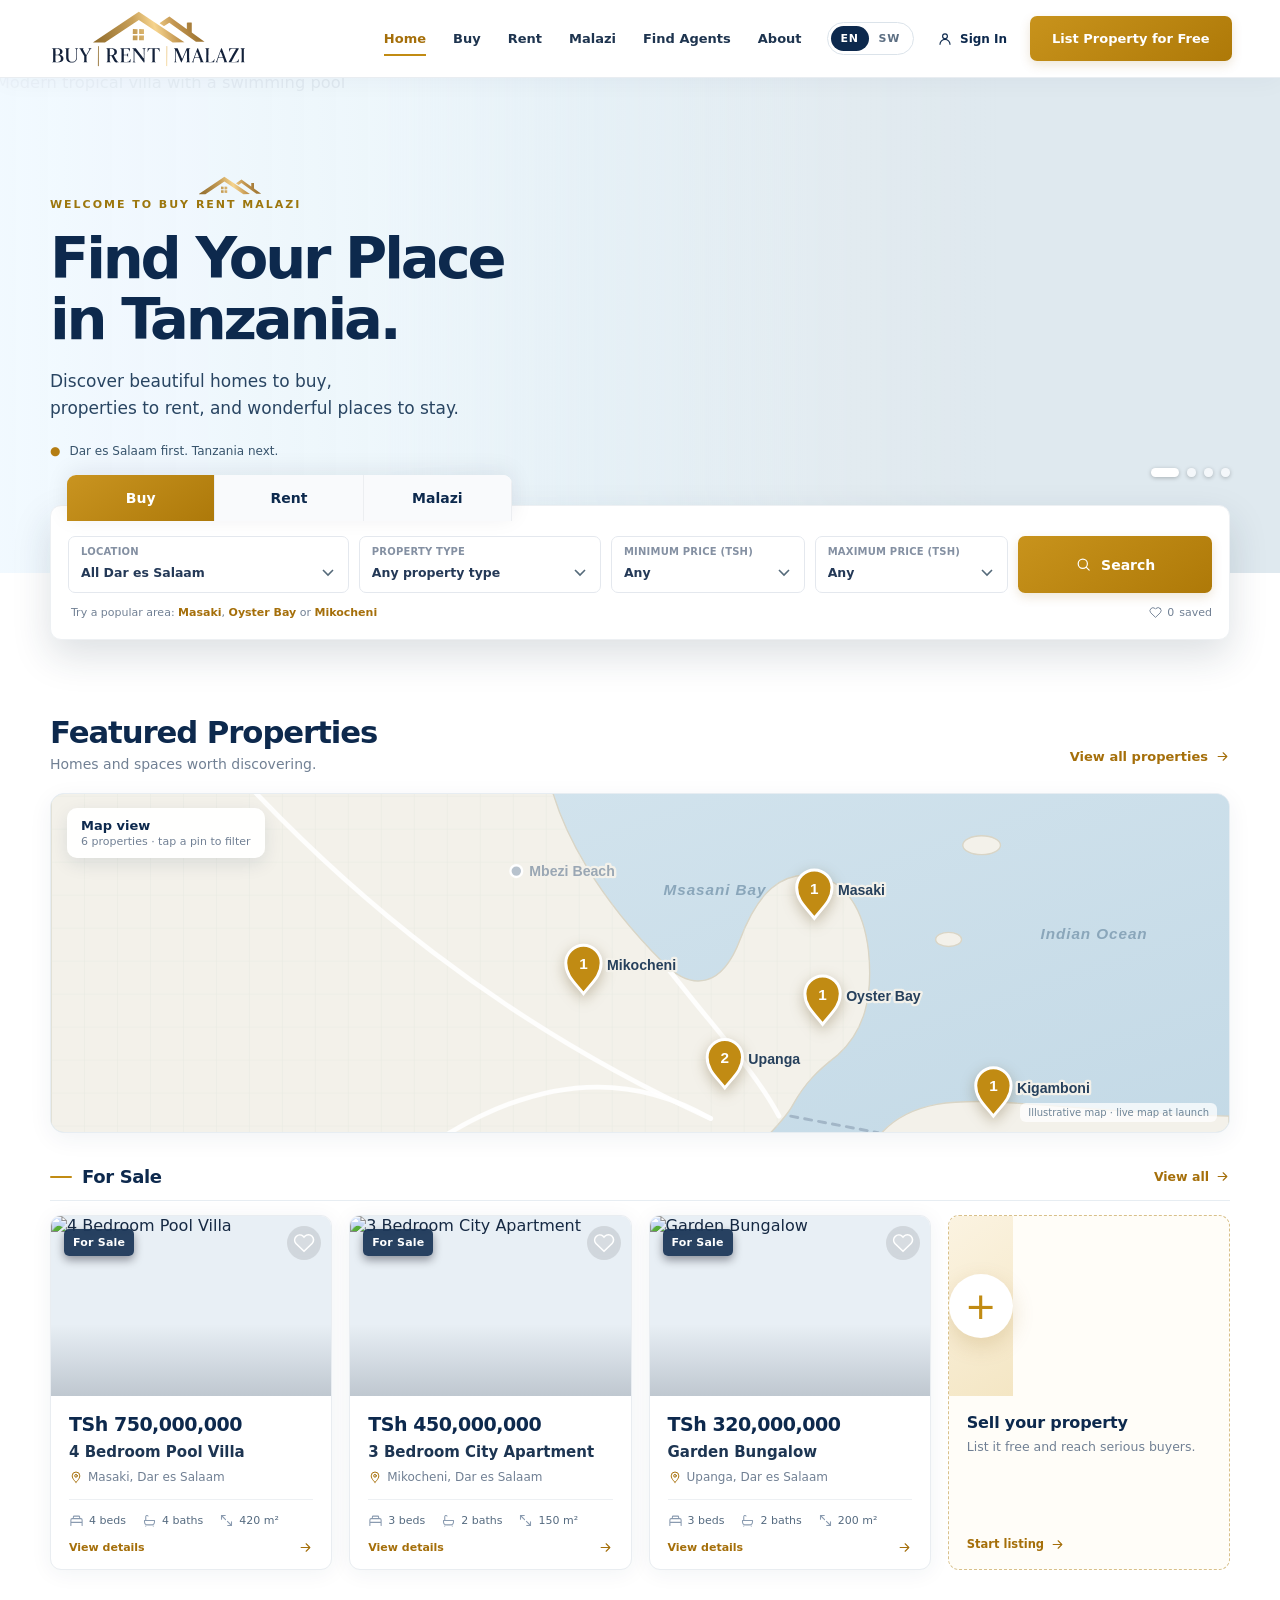
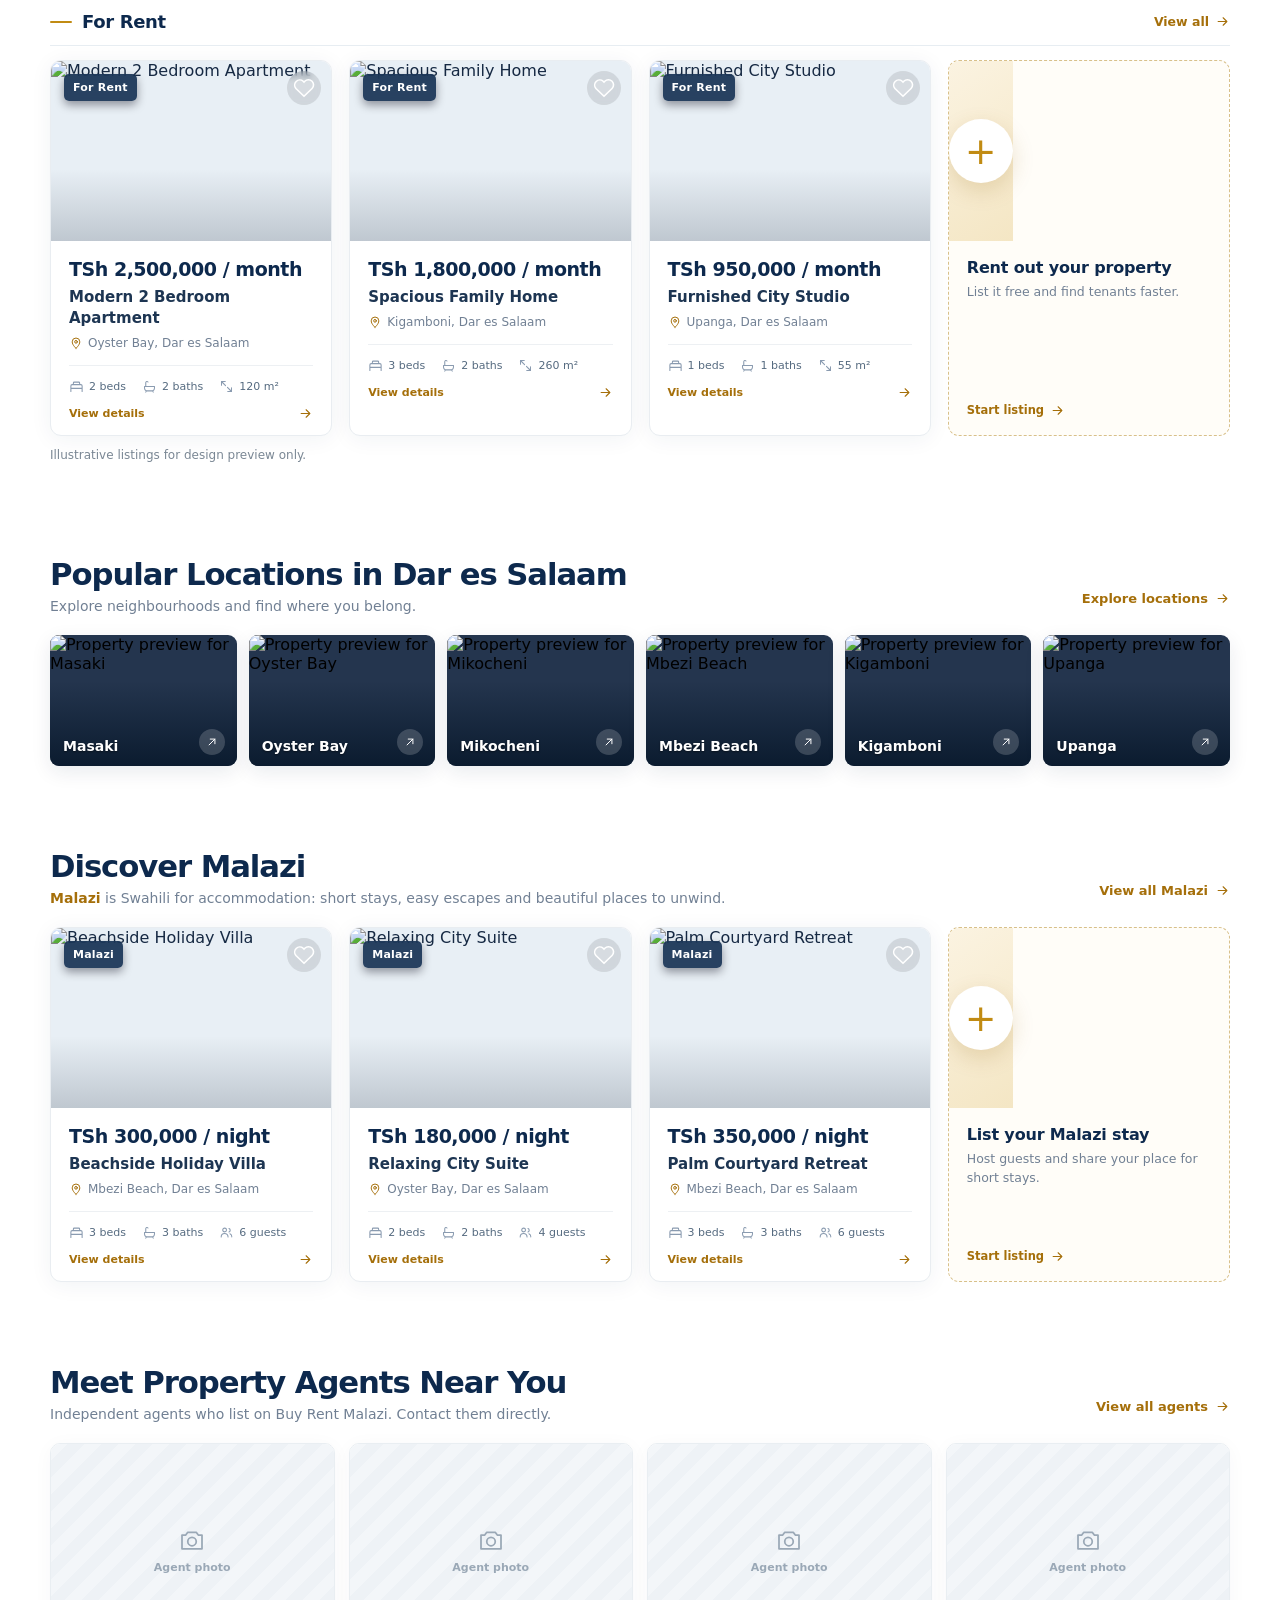
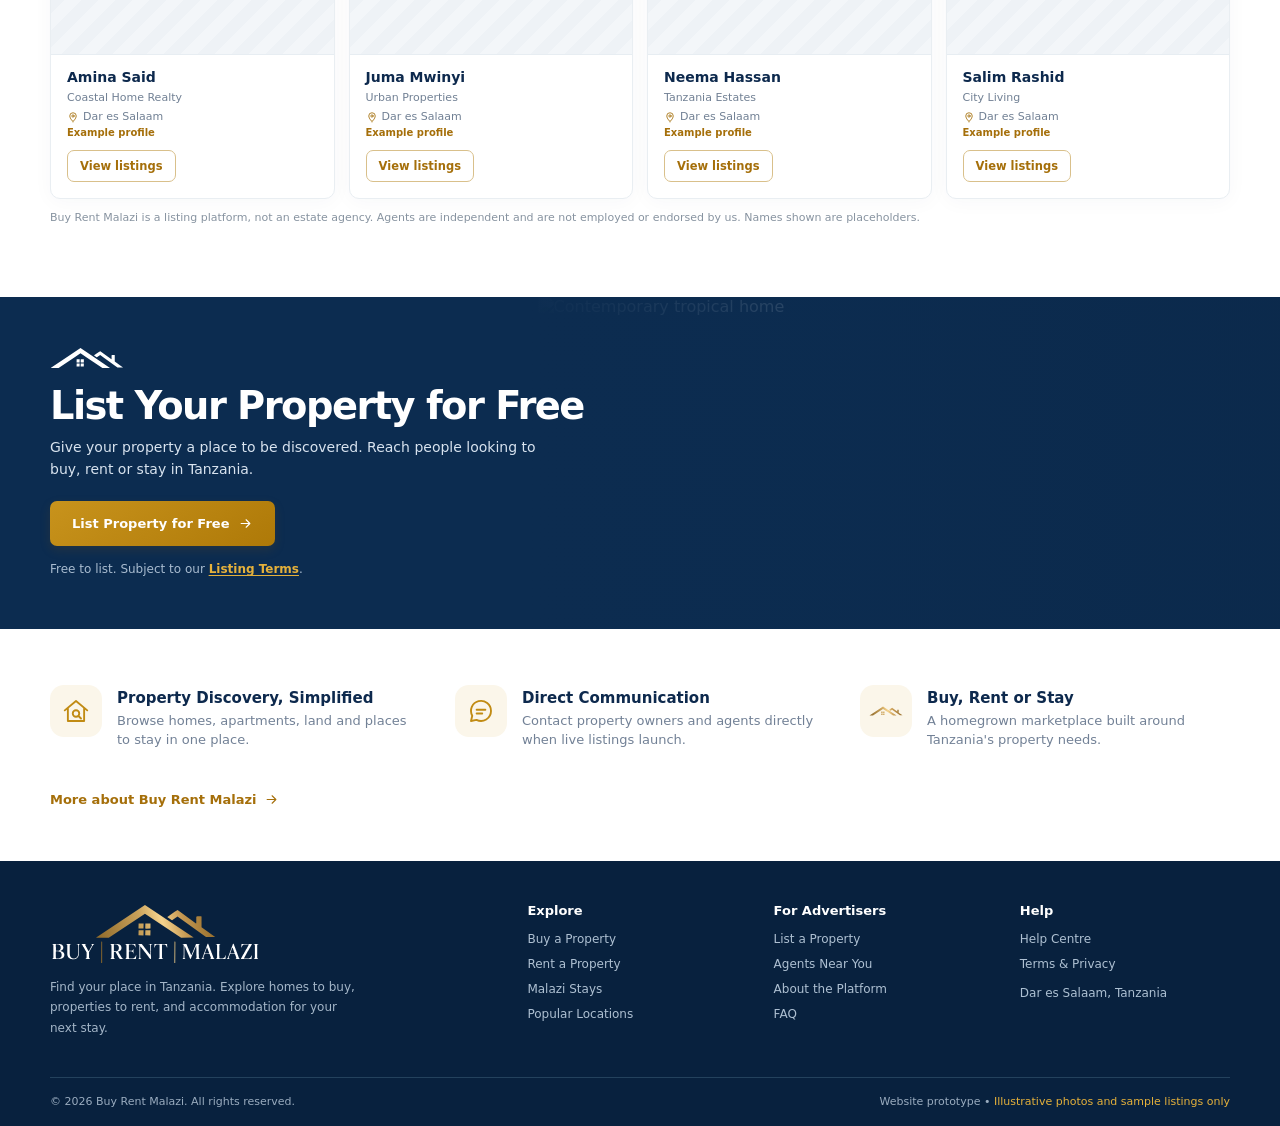
==== commit 2c11438b: "Phone-friendly pass and self-hosted open-licence fonts - Bottom tab bar (Home, Buy, + List, Rent, Ma" ====
--- a/site/index.html
+++ b/site/index.html
@@ -1,5 +1,5 @@
 <!doctype html>
-<html lang="en"><head><meta charset="utf-8"><meta name="viewport" content="width=device-width, initial-scale=1"><meta name="theme-color" content="#092548"><meta name="description" content="Buy, rent and find Malazi accommodation in Tanzania. Demo real estate marketplace, starting in Dar es Salaam."><link rel="icon" type="image/svg+xml" href="[data-uri]"><link rel="preconnect" href="https://fonts.googleapis.com"><link rel="preconnect" href="https://fonts.gstatic.com" crossorigin><link rel="stylesheet" href="https://fonts.googleapis.com/css2?family=Inter:wght@400..800&display=swap"><meta property="og:title" content="Buy | Rent | Malazi: Find Your Place in Tanzania"><meta property="og:description" content="Homes to buy, properties to rent and places to stay across Tanzania, starting in Dar es Salaam."><meta property="og:type" content="website"><meta name="robots" content="noindex, nofollow"><title>Buy | Rent | Malazi — Find Your Place in Tanzania</title>
+<html lang="en"><head><meta charset="utf-8"><meta name="viewport" content="width=device-width, initial-scale=1, viewport-fit=cover"><meta name="theme-color" content="#092548"><meta name="description" content="Buy, rent and find Malazi accommodation in Tanzania. Demo real estate marketplace, starting in Dar es Salaam."><link rel="icon" type="image/svg+xml" href="[data-uri]"><meta property="og:title" content="Buy | Rent | Malazi: Find Your Place in Tanzania"><meta property="og:description" content="Homes to buy, properties to rent and places to stay across Tanzania, starting in Dar es Salaam."><meta property="og:type" content="website"><meta name="robots" content="noindex, nofollow"><title>Buy | Rent | Malazi — Find Your Place in Tanzania</title>
 <style>
 :root{--navy:#0d294d;--navy2:#102f53;--gold:#c18b13;--gold2:#a56f0a;--ink:#162943;--muted:#718094;--pale:#f6f8fa;--border:#e7edf2;--shadow:0 15px 45px rgba(11,33,60,.09)}
 *{box-sizing:border-box}html{scroll-behavior:smooth}body{margin:0;background:white;color:var(--ink);font-family:Inter,"Segoe UI",Arial,sans-serif;-webkit-font-smoothing:antialiased}button,input,select{font:inherit}button{cursor:pointer}button:focus-visible,a:focus-visible,input:focus-visible,select:focus-visible{outline:3px solid #dfb453;outline-offset:3px}a{text-decoration:none;color:inherit}.container{width:min(1180px,calc(100% - 60px));margin:0 auto}.topbar{position:sticky;top:0;z-index:40;background:rgba(255,255,255,.97);border-bottom:1px solid #e9edf1;box-shadow:0 3px 24px rgba(17,44,74,.04);backdrop-filter:blur(16px)}.navline{min-height:77px;display:flex;align-items:center;gap:25px}.brand{display:flex;align-items:center;flex:0 0 auto}.brand img{width:266px;max-width:100%;height:auto;display:block}.navlinks{display:flex;align-items:center;gap:27px;margin-left:auto}.navlinks a{font-size:13px;font-weight:650;color:#1e344f;padding:27px 0;position:relative;white-space:nowrap}.navlinks a.active,.navlinks a:hover{color:var(--gold2)}.navlinks a.active:after,.navlinks a:hover:after{content:"";position:absolute;bottom:17px;left:0;right:0;height:2px;background:var(--gold)}.nav-actions{display:flex;align-items:center;gap:17px}.sign{border:0;background:transparent;font-size:12px;font-weight:650;white-space:nowrap;color:var(--navy)}.primary-btn{border:0;color:white;background:linear-gradient(145deg,#c8931c,#ae7908);box-shadow:0 4px 11px rgba(144,96,4,.16);border-radius:7px;padding:15px 22px;font-weight:750;font-size:13px;white-space:nowrap;transition:filter .2s,transform .2s}.primary-btn:hover{filter:brightness(1.05);transform:translateY(-1px)}.menu-toggle{display:none;border:1px solid var(--border);border-radius:10px;background:white;color:var(--navy);width:43px;height:43px;font-size:22px}
@@ -7,7 +7,7 @@
 .search-outer{position:relative;z-index:5;margin-top:-68px}.search-panel{background:#fff;border-radius:11px;padding:0 17px 17px;border:1px solid #edf0f3;box-shadow:0 16px 38px rgba(25,49,70,.15)}.search-tabs{display:flex;align-items:stretch;margin-top:-31px;margin-left:-1px;width:min(445px,calc(100% + 2px));border-radius:9px 9px 0 0;overflow:hidden;box-shadow:0 -4px 22px rgba(7,25,49,.08);background:#fff}.search-tab{width:33.333%;padding:15px 10px;background:#f9fafc;border:0;border-right:1px solid #eceef1;color:var(--navy);font-size:14px;font-weight:800}.search-tab.active{background:linear-gradient(145deg,#c99420,#ad790a);color:#fff}.search-tab:hover:not(.active){background:#f1f3f5}.search-fields{display:grid;grid-template-columns:1.45fr 1.25fr 1fr 1fr 1fr;gap:10px;padding-top:15px}.field{border:1px solid #e4e8ee;min-width:0;border-radius:7px;display:flex;flex-direction:column;position:relative;background:white;padding:9px 12px}.field label{font-size:10px;font-weight:750;letter-spacing:.02em;color:#8490a2;margin-bottom:4px}.field input,.field select{appearance:none;border:0;background:transparent;color:#243957;min-width:0;outline:none;font-size:12.5px;font-weight:650;width:100%;height:22px}.field select{padding-right:12px;background-image:url('data:image/svg+xml,%3Csvg xmlns="http://www.w3.org/2000/svg" width="16" height="12" viewBox="0 0 16 12"%3E%3Cpath stroke="%23556a7a" fill="none" stroke-width="1.6" d="m3 4 5 5 5-5"/%3E%3C/svg%3E');background-repeat:no-repeat;background-position:center right}.search-submit{width:100%;align-self:stretch;font-size:14px}.search-hint{display:flex;justify-content:space-between;margin-top:13px;padding-left:3px;gap:10px;color:#718094;font-size:11px}.search-hint strong{color:var(--gold2)}.search-alt{display:none}.search-alt.is-visible{display:contents}.search-default.is-hidden{display:none}
 section{scroll-margin-top:112px}.section{padding:58px 0 8px}.section-header{display:flex;justify-content:space-between;align-items:end;gap:15px;margin-bottom:21px}.section-header h2{font-size:clamp(26px,2.4vw,35px);letter-spacing:-.04em;line-height:1.1;color:var(--navy);margin:0 0 6px}.section-header p{color:var(--muted);font-size:14px;margin:0}.section-link{font-size:13px;font-weight:750;color:var(--gold2);white-space:nowrap;border:0;background:transparent;padding:8px 0}.section-link:hover{text-decoration:underline}.property-grid{display:grid;grid-template-columns:repeat(4,minmax(0,1fr));gap:17px}.property-card{border:1px solid #e9edf1;border-radius:11px;overflow:hidden;background:white;box-shadow:0 3px 22px rgba(18,51,80,.06);transition:transform .2s,box-shadow .2s}.property-card:hover{transform:translateY(-3px);box-shadow:0 12px 32px rgba(18,51,80,.13)}.card-photo-wrap{position:relative;height:180px;background:#e8eff5;overflow:hidden}.card-photo{height:100%;width:100%;object-fit:cover;display:block;transition:transform .5s}.property-card:hover .card-photo{transform:scale(1.035)}.property-badge{position:absolute;left:13px;top:13px;background:var(--navy);border-radius:5px;color:white;font-size:11px;padding:7px 9px;font-weight:800;box-shadow:0 4px 10px #0016}.heart{position:absolute;right:10px;top:10px;width:34px;height:34px;display:grid;place-items:center;border:0;background:rgba(0,0,0,.1);border-radius:50%;backdrop-filter:blur(3px)}.heart svg{width:22px;height:22px;fill:rgba(255,255,255,.15);stroke:white;stroke-width:1.7}.heart.saved{background:#fff}.heart.saved svg{fill:#c48a15;stroke:#c48a15}.card-body{padding:17px 18px 14px}.card-price{color:var(--navy);font-size:19px;font-weight:850;letter-spacing:-.025em;margin:0 0 7px}.card-title{background:none;border:0;padding:0;display:block;color:#1d3552;text-align:left;font-size:15px;font-weight:780;line-height:1.4;margin-bottom:7px}.card-title:hover{color:var(--gold2)}.card-place{color:#718094;font-size:12px}.pin-icon{color:var(--gold2);font-size:18px;vertical-align:-1px}.card-features{display:flex;flex-wrap:wrap;gap:14px;border-top:1px solid #edf0f3;padding-top:13px;margin-top:15px;color:#566b80;font-size:11px}.card-link{display:flex;justify-content:space-between;align-items:center;width:100%;border:0;background:none;padding:12px 0 0;color:var(--gold2);font-size:11px;font-weight:800}.empty-state{display:none;padding:28px;text-align:center;background:#fafafa;border:1px solid var(--border);border-radius:10px;color:var(--muted);margin-top:12px}.empty-state.show{display:block}.count-note{font-size:12px;color:#7a8794;margin-top:12px}.location-grid{display:grid;grid-template-columns:repeat(6,minmax(0,1fr));gap:12px}.area-tile{border:0;border-radius:9px;position:relative;overflow:hidden;min-height:131px;padding:0;box-shadow:0 6px 20px #09244317;background:#24354e;text-align:left}.area-tile:after{content:"";position:absolute;inset:35% 0 0;background:linear-gradient(transparent,rgba(4,20,38,.78))}.area-tile img{width:100%;height:131px;object-fit:cover;display:block;transition:transform .4s}.area-tile:hover img{transform:scale(1.07)}.area-tile span{position:absolute;bottom:12px;left:13px;z-index:1;font-size:14px;color:white;font-weight:780;text-shadow:0 1px 2px #0007}.area-tile i{position:absolute;right:12px;bottom:11px;z-index:1;font-style:normal;color:white}.agents-grid{display:grid;grid-template-columns:repeat(4,minmax(0,1fr));gap:14px}.agent-card{border:1px solid #e9eef2;border-radius:10px;padding:18px 15px;background:#fff;box-shadow:0 3px 20px #15335209;display:flex;gap:12px;align-items:center}.avatar{width:54px;height:54px;border-radius:50%;display:grid;place-items:center;flex:0 0 auto;background:linear-gradient(145deg,#e8ded1,#b2bdca);border:3px solid #eff2f5;color:#1d4059;font-family:Georgia,serif;font-size:21px;font-weight:800}.agent-card:nth-child(2) .avatar{background:linear-gradient(145deg,#c7d7e0,#e3c9b7)}.agent-card:nth-child(3) .avatar{background:linear-gradient(145deg,#f4d9aa,#a4b6b1)}.agent-card:nth-child(4) .avatar{background:linear-gradient(145deg,#d0d7e5,#c0afac)}.agent-name{font-size:13px;font-weight:850;color:var(--navy);margin:0 0 5px}.agent-body p{font-size:11px;line-height:1.4;color:#718094;margin:0 0 3px}.agent-body small{font-size:10px;color:var(--gold2);font-weight:700}.agents-footnote{color:#8793a0;font-size:11px;margin:12px 0 0}.cta-section{margin-top:65px;background:#0b294b;position:relative;overflow:hidden;color:white;isolation:isolate}.cta-section:before{content:"";position:absolute;inset:0;background:linear-gradient(90deg,#0c2c50 0%,#0c2c50 41%,rgba(12,44,80,.86) 66%,rgba(12,44,80,.18) 100%);z-index:-1}.cta-bg{position:absolute;inset:0 0 0 auto;width:58%;height:100%;object-fit:cover;z-index:-2}.cta-inner{padding:50px 0;min-height:220px}.cta-inner h2{font-size:clamp(27px,3vw,42px);letter-spacing:-.04em;margin:0 0 9px}.cta-inner p{font-size:14px;color:#d8e3ef;margin:0 0 21px;max-width:520px;line-height:1.55}.values{display:grid;grid-template-columns:repeat(3,minmax(0,1fr));gap:35px;padding:37px 0}.value-item{display:flex;gap:15px;align-items:flex-start}.value-icon{color:#bb8918;font-size:28px;line-height:1;flex:none}.value-item h3{margin:0 0 5px;color:var(--navy);font-size:14px}.value-item p{margin:0;color:#728196;font-size:12px;line-height:1.45}.footer{background:#08213e;color:#ced8e4;padding:42px 0 18px}.footer-grid{display:grid;grid-template-columns:1.6fr 1fr 1fr 1fr;gap:36px}.footer-intro{font-size:12px;line-height:1.7;max-width:315px;color:#a4b6c8;margin:12px 0}.footer h4{color:#fff;margin:0 0 14px;font-size:13px}.footer a,.footer button{display:block;color:#aec0d2;font-size:12px;margin:0 0 11px;background:transparent;border:0;text-align:left;padding:0}.footer a:hover,.footer button:hover{color:#fff}.footer-bottom{border-top:1px solid #24425d;margin-top:27px;padding-top:17px;font-size:11px;color:#9aacbf;display:flex;justify-content:space-between;gap:15px}.mini-gold{color:#e5b13b}.overlay{position:fixed;inset:0;background:rgba(5,20,40,.66);z-index:100;display:none;align-items:center;justify-content:center;padding:22px;overflow-y:auto}.overlay.open{display:flex}.modal{background:#fff;color:var(--ink);border-radius:15px;position:relative;max-width:590px;width:100%;max-height:90vh;overflow:auto;box-shadow:0 30px 80px #0005}.modal-lg{max-width:720px}.modal-close{position:absolute;top:14px;right:14px;border:0;border-radius:50%;background:#fff;color:var(--navy);font-size:24px;z-index:2;width:37px;height:37px;box-shadow:0 3px 9px #0002}.modal-photo{width:100%;height:245px;object-fit:cover}.modal-main{padding:25px}.modal-main h2{color:var(--navy);font-size:28px;letter-spacing:-.04em;margin:0 0 10px}.modal-main p{line-height:1.65;font-size:13px;color:#596c80}.modal-highlights{display:flex;gap:12px;flex-wrap:wrap;border-top:1px solid var(--border);border-bottom:1px solid var(--border);padding:16px 0;margin:16px 0;font-size:13px;color:#465d75}.modal-price{font-size:20px;font-weight:850;color:var(--gold2);margin-bottom:10px}.form-grid{display:grid;grid-template-columns:1fr 1fr;gap:13px}.form-row{display:flex;flex-direction:column;gap:5px}.form-row.wide{grid-column:1/-1}.form-row label{font-size:12px;font-weight:800;color:#3a506b}.form-row input,.form-row select,.form-row textarea{border:1px solid #dbe3ea;background:white;padding:12px;border-radius:7px;min-width:0;color:var(--navy);font-size:13px}.form-row textarea{resize:vertical;min-height:85px}.form-msg{margin:11px 0 0!important;font-size:12px!important;color:#628168!important}.actions-row{display:flex;gap:9px;align-items:center;margin-top:20px}.outline-btn{background:#fff;border:1px solid #cbd5de;padding:13px 20px;border-radius:7px;color:var(--navy);font-weight:750;font-size:13px}.toast{position:fixed;bottom:22px;left:50%;transform:translateX(-50%) translateY(70px);transition:transform .2s,opacity .2s;opacity:0;background:#102b4f;color:white;border-radius:12px;z-index:150;padding:13px 22px;box-shadow:0 10px 35px #0004;font-size:13px;max-width:calc(100vw - 30px)}.toast.show{transform:translateX(-50%) translateY(0);opacity:1}.hidden{display:none!important}
 @media(max-width:1100px){.container{width:min(100% - 38px,1040px)}.navline{gap:12px}.navlinks{gap:14px}.brand img{width:230px}.primary-btn{padding:13px 13px}.nav-actions{gap:7px}.navlinks a{font-size:12px}.search-fields{grid-template-columns:1.5fr 1.2fr 1fr 1fr 1fr}}@media(max-width:850px){.menu-toggle{display:block;margin-left:auto}.navlinks{display:none;position:absolute;top:77px;left:0;right:0;margin:0;background:#fff;padding:15px 25px;border-bottom:1px solid var(--border);box-shadow:var(--shadow);flex-direction:column;align-items:stretch;gap:0}.navlinks.open{display:flex}.navlinks a{font-size:14px;padding:13px 0}.navlinks a.active:after{bottom:4px;width:35px}.nav-actions{margin-left:0}.sign{display:none}.brand img{width:252px}.hero-inner{padding-top:72px}.search-fields{grid-template-columns:repeat(3,minmax(0,1fr))}.search-submit{min-height:55px}.property-grid{grid-template-columns:repeat(2,minmax(0,1fr))}.location-grid{grid-template-columns:repeat(3,minmax(0,1fr))}.agents-grid{grid-template-columns:repeat(2,minmax(0,1fr))}.footer-grid{grid-template-columns:repeat(2,minmax(0,1fr))}}@media(max-width:560px){.container{width:calc(100% - 28px)}.navline{min-height:67px;gap:8px}.brand img{width:208px}.nav-actions>.primary-btn{display:none}.navlinks{top:67px}.demo-strip{font-size:9px;letter-spacing:0}.hero{min-height:370px}.hero-inner{padding-top:65px;padding-bottom:122px}.hero h1{font-size:43px;max-width:320px}.hero-copy{font-size:14px;max-width:295px}.hero:before{background:linear-gradient(90deg,rgba(238,247,255,.98),rgba(234,248,254,.78) 66%,rgba(234,248,254,.22))}.search-outer{margin-top:-61px}.search-panel{padding:0 11px 13px;border-radius:10px}.search-tabs{width:100%;margin-top:-30px}.search-tab{padding:13px 8px}.search-fields{grid-template-columns:1fr 1fr;gap:9px;padding-top:11px}.field{padding:9px 10px}.field:first-child{grid-column:1/-1}.search-submit{grid-column:1/-1;min-height:49px}.search-hint{font-size:10px;display:block}.search-hint span{display:block;margin-bottom:5px}.section{padding:42px 0 0}.section-header h2{font-size:26px}.section-header{align-items:start}.section-link{font-size:11px}.property-grid{grid-template-columns:1fr;gap:15px}.card-photo-wrap{height:230px}.location-grid{grid-template-columns:repeat(2,minmax(0,1fr))}.area-tile,.area-tile img{height:124px;min-height:124px}.agents-grid{grid-template-columns:1fr 1fr;gap:9px}.agent-card{padding:12px 8px;gap:6px}.avatar{width:40px;height:40px;font-size:17px}.agent-name{font-size:11px}.agent-body p,.agent-body small{font-size:10px}.cta-section{margin-top:50px}.cta-inner{padding:48px 0}.cta-bg{width:100%;opacity:.35}.values{grid-template-columns:1fr;gap:20px}.footer-grid{grid-template-columns:1fr 1fr;gap:25px}.footer-grid>div:first-child{grid-column:1/-1}.footer-bottom{display:block;line-height:1.7}.form-grid{grid-template-columns:1fr}.form-row.wide{grid-column:auto}.modal-photo{height:180px}.modal-main{padding:20px}.modal-main h2{font-size:23px}}
-.brand img{height:58px;width:auto;max-width:100%;display:block}.footer-logo{max-width:none;height:74px;width:auto;opacity:1}.brm-mark{display:inline-block;width:46px;aspect-ratio:905/267;background:url("[data-uri]") center/contain no-repeat;vertical-align:middle}.brm-mark.light{background-image:url("[data-uri]")}.eyebrow .brm-mark{width:40px;margin:-4px 10px 0 0}.value-icon .brm-mark{width:44px;margin-top:4px}.cta-inner .brm-mark{display:block;width:74px;margin:0 0 14px}.empty-state .brm-mark{display:block;width:64px;margin:0 auto 12px;opacity:.85}@media(max-width:1100px){.brand img{height:52px;width:auto}}@media(max-width:850px){.brand img{height:50px;width:auto}}@media(max-width:560px){.brand img{height:44px;width:auto}.footer-logo{height:62px}}.brm-logo{overflow:visible;display:block}.brm-logo .w-mal,.brm-logo .w-acc,.brm-logo .w-bnb{animation-duration:14s;animation-iteration-count:infinite;animation-timing-function:cubic-bezier(.76,0,.24,1)}.brm-logo .w-mal{animation-name:brm-mal}.brm-logo .w-acc{animation-name:brm-acc;opacity:0}.brm-logo .w-bnb{animation-name:brm-bnb;opacity:0}@keyframes brm-mal{0%,14.29%{transform:none;opacity:1}20.00%{transform:translateY(-140px);opacity:0}20.14%,54.29%{transform:translateY(140px);opacity:0}60.00%,100%{transform:none;opacity:1}}@keyframes brm-acc{0%,14.29%{transform:translateY(140px);opacity:0}20.00%,34.29%{transform:none;opacity:1}40.00%{transform:translateY(-140px);opacity:0}40.14%,100%{transform:translateY(140px);opacity:0}}@keyframes brm-bnb{0%,34.29%{transform:translateY(140px);opacity:0}40.00%,54.29%{transform:none;opacity:1}60.00%{transform:translateY(-140px);opacity:0}60.14%,100%{transform:translateY(140px);opacity:0}}@keyframes brm-pop-buy{0%,68.57%,77.14%,100%{transform:translate(281px,566px) scale(1) translate(-281px,-566px)}72.43%{transform:translate(281px,566px) scale(1.065) translate(-281px,-566px)}}.brm-logo .pop-buy{animation:brm-pop-buy 14s cubic-bezier(.45,0,.25,1) infinite}@keyframes brm-glow-buy{0%,68.57%,77.14%,100%{opacity:0}72.43%{opacity:.75}}.brm-logo .glow-buy{opacity:0;animation:brm-glow-buy 14s cubic-bezier(.45,0,.25,1) infinite}@keyframes brm-pop-rent{0%,71.79%,80.36%,100%{transform:translate(765px,566px) scale(1) translate(-765px,-566px)}75.64%{transform:translate(765px,566px) scale(1.065) translate(-765px,-566px)}}.brm-logo .pop-rent{animation:brm-pop-rent 14s cubic-bezier(.45,0,.25,1) infinite}@keyframes brm-glow-rent{0%,71.79%,80.36%,100%{opacity:0}75.64%{opacity:.75}}.brm-logo .glow-rent{opacity:0;animation:brm-glow-rent 14s cubic-bezier(.45,0,.25,1) infinite}@keyframes brm-pop-mal{0%,75.00%,83.57%,100%{transform:translate(1371px,566px) scale(1) translate(-1371px,-566px)}78.86%{transform:translate(1371px,566px) scale(1.065) translate(-1371px,-566px)}}.brm-logo .pop-mal{animation:brm-pop-mal 14s cubic-bezier(.45,0,.25,1) infinite}@keyframes brm-glow-mal{0%,75.00%,83.57%,100%{opacity:0}78.86%{opacity:.75}}.brm-logo .glow-mal{opacity:0;animation:brm-glow-mal 14s cubic-bezier(.45,0,.25,1) infinite}@media(prefers-reduced-motion:reduce){.brm-logo *{animation:none!important}.brm-logo .w-acc,.brm-logo .w-bnb{opacity:0}}
+.brand img{height:58px;width:auto;max-width:100%;display:block}.footer-logo{max-width:none;height:74px;width:auto;opacity:1}.brm-mark{display:inline-block;width:46px;aspect-ratio:905/267;background:url("[data-uri]") center/contain no-repeat;vertical-align:middle}.brm-mark.light{background-image:url("[data-uri]")}.eyebrow .brm-mark{width:40px;margin:-4px 10px 0 0}.value-icon .brm-mark{width:44px;margin-top:4px}.cta-inner .brm-mark{display:block;width:74px;margin:0 0 14px}.empty-state .brm-mark{display:block;width:64px;margin:0 auto 12px;opacity:.85}@media(max-width:1100px){.brand img{height:52px;width:auto}}@media(max-width:850px){.brand img{height:50px;width:auto}}@media(max-width:560px){.brand img{height:44px;width:auto}.footer-logo{height:62px}}@font-face{font-family:Inter;font-style:normal;font-weight:400;font-display:swap;src:url(/fonts/inter-400.woff) format('woff')}@font-face{font-family:Inter;font-style:normal;font-weight:500;font-display:swap;src:url(/fonts/inter-500.woff) format('woff')}@font-face{font-family:Inter;font-style:normal;font-weight:600;font-display:swap;src:url(/fonts/inter-600.woff) format('woff')}@font-face{font-family:Inter;font-style:normal;font-weight:700;font-display:swap;src:url(/fonts/inter-700.woff) format('woff')}@font-face{font-family:Inter;font-style:normal;font-weight:800;font-display:swap;src:url(/fonts/inter-800.woff) format('woff')}.brm-logo{overflow:visible;display:block}.brm-logo .w-mal,.brm-logo .w-acc,.brm-logo .w-bnb{animation-duration:14s;animation-iteration-count:infinite;animation-timing-function:cubic-bezier(.76,0,.24,1)}.brm-logo .w-mal{animation-name:brm-mal}.brm-logo .w-acc{animation-name:brm-acc;opacity:0}.brm-logo .w-bnb{animation-name:brm-bnb;opacity:0}@keyframes brm-mal{0%,14.29%{transform:none;opacity:1}20.00%{transform:translateY(-140px);opacity:0}20.14%,54.29%{transform:translateY(140px);opacity:0}60.00%,100%{transform:none;opacity:1}}@keyframes brm-acc{0%,14.29%{transform:translateY(140px);opacity:0}20.00%,34.29%{transform:none;opacity:1}40.00%{transform:translateY(-140px);opacity:0}40.14%,100%{transform:translateY(140px);opacity:0}}@keyframes brm-bnb{0%,34.29%{transform:translateY(140px);opacity:0}40.00%,54.29%{transform:none;opacity:1}60.00%{transform:translateY(-140px);opacity:0}60.14%,100%{transform:translateY(140px);opacity:0}}@keyframes brm-pop-buy{0%,68.57%,77.14%,100%{transform:translate(281px,566px) scale(1) translate(-281px,-566px)}72.43%{transform:translate(281px,566px) scale(1.065) translate(-281px,-566px)}}.brm-logo .pop-buy{animation:brm-pop-buy 14s cubic-bezier(.45,0,.25,1) infinite}@keyframes brm-glow-buy{0%,68.57%,77.14%,100%{opacity:0}72.43%{opacity:.75}}.brm-logo .glow-buy{opacity:0;animation:brm-glow-buy 14s cubic-bezier(.45,0,.25,1) infinite}@keyframes brm-pop-rent{0%,71.79%,80.36%,100%{transform:translate(765px,566px) scale(1) translate(-765px,-566px)}75.64%{transform:translate(765px,566px) scale(1.065) translate(-765px,-566px)}}.brm-logo .pop-rent{animation:brm-pop-rent 14s cubic-bezier(.45,0,.25,1) infinite}@keyframes brm-glow-rent{0%,71.79%,80.36%,100%{opacity:0}75.64%{opacity:.75}}.brm-logo .glow-rent{opacity:0;animation:brm-glow-rent 14s cubic-bezier(.45,0,.25,1) infinite}@keyframes brm-pop-mal{0%,75.00%,83.57%,100%{transform:translate(1371px,566px) scale(1) translate(-1371px,-566px)}78.86%{transform:translate(1371px,566px) scale(1.065) translate(-1371px,-566px)}}.brm-logo .pop-mal{animation:brm-pop-mal 14s cubic-bezier(.45,0,.25,1) infinite}@keyframes brm-glow-mal{0%,75.00%,83.57%,100%{opacity:0}78.86%{opacity:.75}}.brm-logo .glow-mal{opacity:0;animation:brm-glow-mal 14s cubic-bezier(.45,0,.25,1) infinite}@media(prefers-reduced-motion:reduce){.brm-logo *{animation:none!important}.brm-logo .w-acc,.brm-logo .w-bnb{opacity:0}}
 /* ===== polish layer ===== */
 :root{--ease:cubic-bezier(.22,.7,.2,1);--ease-io:cubic-bezier(.65,0,.35,1)}
 body{font-family:Inter,"Segoe UI",system-ui,-apple-system,Arial,sans-serif;text-rendering:optimizeLegibility}
@@ -502,15 +502,166 @@
 .enq-contact a{color:var(--gold2);font-weight:700}
 .enq-contact time{color:#97a4b1}
 @media(max-width:560px){.enq-row{grid-template-columns:1fr}.enq-contact{align-items:flex-start}.plans,.providers{grid-template-columns:1fr}}
+
+/* ===================== phones & small tablets ===================== */
+.tabbar,.m-tools{display:none}
+.property-card{cursor:pointer}
+html{-webkit-text-size-adjust:100%;text-size-adjust:100%}
+@media (hover:none){
+ .property-card:hover,.add-card:hover,.area-tile:hover,.agent-card:hover,.tip:hover{transform:none}
+ .property-card:active{transform:scale(.985)}
+ .add-card:active,.area-tile:active{transform:scale(.985)}
+ *{-webkit-tap-highlight-color:transparent}
+}
+
+@media (max-width:760px){
+ body{padding-bottom:calc(68px + env(safe-area-inset-bottom))}
+ .container{padding-left:16px;padding-right:16px}
+
+ /* header: logo left, language + menu on the right edge (thumb side) */
+ .navline{min-height:64px;gap:10px}
+ .brand .brm-logo{height:40px}
+ .nav-actions{order:2;margin-left:auto}
+ .menu-toggle{order:3;margin-left:2px;width:44px;height:44px;border-radius:12px}
+ .lang-switch button{min-width:40px;min-height:34px;font-size:12px}
+ .navlinks{order:4}
+ .navlinks a{min-height:48px;display:flex;align-items:center;font-size:16px}
+
+ /* bottom tab bar */
+ .tabbar{display:grid;grid-template-columns:repeat(5,1fr);align-items:end;position:fixed;left:0;right:0;bottom:0;z-index:90;
+   padding:6px 6px calc(6px + env(safe-area-inset-bottom));background:rgba(255,255,255,.94);backdrop-filter:saturate(1.4) blur(14px);-webkit-backdrop-filter:saturate(1.4) blur(14px);
+   border-top:1px solid rgba(13,41,77,.08);box-shadow:0 -6px 24px rgba(13,41,77,.06)}
+ .tabbar a,.tabbar button{display:flex;flex-direction:column;align-items:center;justify-content:center;gap:3px;min-height:52px;border:0;background:none;color:#6b7c90;
+   font:600 11.5px/1 Inter,system-ui,sans-serif;border-radius:12px;transition:color .25s var(--ease)}
+ .tabbar .ico{width:23px;height:23px;stroke-width:1.7}
+ .tabbar a.on{color:var(--navy)}
+ .tabbar a.on .ico{color:var(--gold2);stroke-width:2}
+ .tabbar a.on span{font-weight:800}
+ .tab-list{color:var(--navy)!important}
+ .tab-plus{width:46px;height:46px;margin-top:-22px;border-radius:50%;display:grid;place-items:center;font-size:30px;font-weight:300;line-height:1;color:#fff;
+   background:linear-gradient(145deg,#d9a52c,#ae7908);box-shadow:0 8px 18px rgba(144,96,4,.35),0 0 0 4px #fff}
+ .tab-list:active .tab-plus{transform:scale(.94)}
+ .to-top{bottom:calc(84px + env(safe-area-inset-bottom));right:14px;width:42px;height:42px}
+ .toast{bottom:calc(84px + env(safe-area-inset-bottom));max-width:calc(100% - 32px);text-align:center}
+
+ /* readable type */
+ .eyebrow{font-size:12px!important;letter-spacing:.12em}
+ .field label{font-size:11.5px}
+ .property-badge,.card-new,.feat-badge,.media-badge{font-size:11.5px}
+ .card-features{font-size:13px}
+ .card-place{font-size:13px}
+ .hint{font-size:13px}
+ .map-legend span,.map-note{font-size:11.5px}
+ .agents-footnote,.agent-card p,.agent-card small,.form-msg,.media-hint{font-size:12.5px!important}
+ .footer p,.footer a,.footer button{font-size:14px}
+
+ /* forms: 16px stops iPhone zoom; taller targets */
+ input,select,textarea{font-size:16px!important}
+ .field{min-height:60px;padding:9px 13px;justify-content:center}
+ .field select,.field input{height:30px}
+ .form-row input,.form-row select,.form-row textarea{min-height:46px}
+ .check input{width:22px;height:22px}
+
+ /* home search panel */
+ .search-fields{grid-template-columns:1fr 1fr!important;gap:9px}
+ .search-fields .field:has(#location),.search-fields .field:has(#property-type),.search-fields .search-submit,.search-fields .field:has(#guests){grid-column:1/-1}
+ .search-submit{min-height:52px;font-size:16px}
+ .search-tab{min-height:46px;font-size:14.5px}
+ .hint-area{padding:9px 3px;margin:-9px 0;font-size:13px}
+ .fav-link{min-height:40px;padding:0 4px;font-size:13px}
+
+ /* tap targets */
+ .hero-dot{position:relative}
+ .hero-dot:after{content:"";position:absolute;inset:-14px -6px}
+ .heart{width:42px;height:42px}
+ .card-link{min-height:44px}
+ .row-link,.section-link{min-height:44px}
+ .agent-btn,.chip{min-height:42px}
+ .outline-btn,.primary-btn{min-height:48px}
+ .crumbs a{padding:8px 0}
+ .faq-item summary{min-height:56px}
+ .modal-close{width:44px;height:44px}
+
+ /* fold-away filters + map */
+ .m-tools{display:flex;gap:8px;margin:14px 0 4px}
+ .page-hero + .container .m-tools{margin-top:-26px;position:relative;z-index:3}
+ .m-tool{flex:1;display:inline-flex;align-items:center;justify-content:center;gap:8px;min-height:48px;border:1px solid #dbe3ea;border-radius:12px;background:#fff;
+   color:var(--navy);font-weight:750;font-size:14.5px;box-shadow:0 8px 22px rgba(25,49,70,.1);transition:background .25s,color .25s,border-color .25s}
+ .m-tool .ico{width:19px;height:19px}
+ .m-tool.on{background:var(--navy);border-color:var(--navy);color:#fff}
+ .m-count{min-width:22px;height:22px;border-radius:99px;background:var(--gold);color:#fff;font-size:12px;display:grid;place-items:center;padding:0 6px}
+ .m-tool.on .m-count{background:#fff;color:var(--navy)}
+ .m-tools-home{margin:0 0 14px}
+ .m-tools-home .m-tool{box-shadow:none}
+ .m-fold{display:none!important}
+ .m-fold.m-open{display:grid!important;animation:brm-fade .35s var(--ease)}
+ .map-band.m-fold.m-open{display:block!important}
+ .filter-bar.m-fold{margin-top:10px}
+ .filter-bar + .map-band{margin-top:14px}
+
+ /* cards: one comfortable column */
+ .property-grid,.property-grid.catalog-grid{grid-template-columns:1fr!important;gap:16px}
+ .card-photo-wrap{aspect-ratio:16/10;height:auto}
+ .card-photo{height:100%}
+ .add-photo{height:120px}
+ .rows-wrap{gap:28px}
+
+ /* pop-ups become bottom sheets */
+ .overlay{align-items:flex-end;padding:0}
+ .modal{max-width:none;width:100%;max-height:92vh;max-height:92dvh;border-radius:22px 22px 0 0;transform:translateY(60px);
+   padding-bottom:env(safe-area-inset-bottom);overscroll-behavior:contain}
+ .overlay.open .modal{transform:none}
+ .modal:before{content:"";display:block;position:sticky;top:0;z-index:3;width:42px;height:5px;border-radius:5px;background:#cfd8e1;margin:9px auto -14px}
+ .modal-close{position:sticky;top:10px;float:right;margin:10px 10px -54px 0}
+ .modal-photo{height:220px}
+ .actions-row{position:sticky;bottom:0;background:#fff;padding:12px 0;margin-top:8px;box-shadow:0 -10px 16px -12px rgba(13,41,77,.15)}
+ .actions-row .primary-btn,.actions-row .wa-btn{flex:1;justify-content:center;min-height:48px}
+
+ /* footer + misc */
+ .footer-grid{gap:26px}
+ .footer a,.footer button{display:inline-flex;min-height:40px;align-items:center}
+ .page-cta-actions .primary-btn{width:100%}
+ .about-card,.how-col{padding:20px}
+}
+@media (max-width:380px){
+ .brand .brm-logo{height:36px}
+ .lang-switch button{min-width:36px}
+ .tabbar a,.tabbar button{font-size:10.5px}
+}
+/* phones: one language button that offers the other language */
+@media (max-width:760px){
+ .lang-switch{padding:0;border:1px solid #dbe3ea}
+ .lang-switch button.on{display:none}
+ .lang-switch button{min-width:44px;min-height:40px;border-radius:99px;color:var(--navy);font-weight:800}
+}
+@media (max-width:340px){.brand .brm-logo{height:29px}}
+@media (max-width:760px){
+ /* the whole field box opens its dropdown / date picker */
+ .field{position:relative}
+ .field label{pointer-events:none;position:relative;z-index:1}
+ .field select,.field input[type=date]{position:absolute;inset:0;width:100%;height:100%!important;padding:24px 13px 6px;background-position:right 12px center}
+ .field .ico{pointer-events:none}
+ /* last small labels */
+ .card-link,.section-link,.row-link{font-size:13px}
+ .property-badge,.card-new,.feat-badge,.media-badge,.add-body .add-cta,.agent-tags span,.mini-gold{font-size:12px}
+ .agent-btn{font-size:13px}
+ .label-note,.hero-mini{font-size:12px}
+}
+@media (max-width:760px){
+ .field{min-height:62px}
+ .field label{position:absolute;top:10px;left:13px;right:34px;margin:0;white-space:nowrap;overflow:hidden;text-overflow:ellipsis;line-height:1.2}
+ .field select,.field input[type=date]{padding:28px 26px 8px 13px;line-height:1.2}
+ .field input[type=date]{padding-right:13px}
+}
 </style></head>
 <body>
 <header class="topbar"><div class="container navline"><a href="/" class="brand" aria-label="Buy Rent Malazi home"><svg class="brm-logo brm-logo-header" xmlns="http://www.w3.org/2000/svg" viewBox="109 207 1558 459" role="img" aria-label="Buy | Rent | Malazi"><defs><linearGradient id="brmh" gradientUnits="userSpaceOnUse" x1="451" y1="464" x2="1332" y2="221"><stop offset="0" stop-color="#8f6a2a"/><stop offset=".38" stop-color="#c9a15a"/><stop offset=".55" stop-color="#f6d48e"/><stop offset=".72" stop-color="#c39650"/><stop offset="1" stop-color="#8a6322"/></linearGradient><filter id="brmhg" x="-20%" y="-60%" width="140%" height="220%"><feGaussianBlur stdDeviation="14"/></filter><clipPath id="brmhc"><rect x="1070" y="498" width="1500" height="140"/></clipPath></defs><path fill="url(#brmh)" d="M1031 492 1030 651 1036 652 1037 493ZM489 492 488 651 492 652 495 650 495 493ZM815 408 814 446 852 447 853 409ZM765 408 764 446 801 447 802 409ZM815 358 814 395 823 397 851 396 853 394 853 359ZM765 358 764 396 801 396 802 359ZM978 310 979 313 1009 333 1013 334 1053 307 1264 459 1332 459 1231 386 1231 309 1229 306 1201 306 1192 308 1192 356 1190 358 1054 259 1032 272ZM451 462 452 464 544 464 812 286 1080 464 1173 463 812 221Z"/><g fill="#13213a"><g class="pop-buy"><g class="glow glow-buy" fill="#e2b45c" filter="url(#brmhg)"><path d="M124 510 123 511 124 512 127 512 128 513 130 513 132 515 134 519 134 612 132 616 130 618 128 619 126 619 125 620 126 621 183 621 184 620 188 620 189 619 192 619 193 618 198 617 202 614 203 614 205 612 206 612 210 608 210 607 212 605 214 601 214 598 215 597 215 585 214 584 214 582 212 578 210 576 210 575 205 570 204 570 202 568 198 566 196 566 192 564 189 564 187 562 188 560 190 559 192 559 196 557 198 555 199 555 203 551 203 550 205 548 207 544 207 540 208 539 208 534 207 533 207 529 204 523 198 517 197 517 195 515 193 514 191 514 190 513 188 513 187 512 185 512 184 511 179 511 178 510ZM154 565 171 565 172 566 176 566 177 567 182 568 184 570 185 570 191 576 194 582 194 584 195 585 195 598 194 599 194 602 192 606 190 608 190 609 183 615 181 615 178 617 174 617 173 618 158 618 157 617 155 617 153 615 153 611 152 610 152 567ZM154 513 164 513 165 514 172 514 173 515 175 515 179 518 180 518 184 522 184 523 187 527 187 529 188 530 188 545 187 546 187 548 184 552 184 553 180 557 179 557 175 560 172 560 171 561 155 561 153 559 153 534 152 533 152 515Z"/><path d="M228 510 227 511 228 512 231 512 233 513 235 515 237 519 237 589 238 590 238 594 239 595 239 598 244 608 251 615 254 616 256 618 258 619 260 619 263 621 266 621 267 622 270 622 271 623 291 623 292 622 295 622 296 621 301 620 305 617 306 617 308 615 309 615 315 609 321 597 321 593 322 592 322 521 323 520 323 518 324 516 327 513 329 512 331 512 332 511 331 510 307 510 306 511 307 512 310 512 312 513 316 517 316 519 317 520 317 588 316 589 316 594 315 595 315 597 312 603 310 605 310 606 304 612 303 612 299 615 297 615 293 617 278 617 277 616 274 616 270 614 268 612 267 612 262 607 262 606 260 604 258 600 258 598 257 597 257 594 256 593 256 588 255 587 255 521 256 520 256 517 258 514 262 512 265 512 266 511 265 510Z"/><path d="M341 510 340 511 344 513 349 518 355 530 357 532 358 535 360 537 362 542 364 544 366 549 368 551 370 556 372 558 373 561 375 563 377 568 380 572 380 611 379 612 379 614 378 616 376 618 372 620 373 621 405 621 406 620 402 618 399 615 399 613 398 612 398 570 401 566 406 556 408 554 410 549 412 547 414 542 416 540 418 535 420 533 422 528 424 526 427 520 434 513 438 511 437 510 413 510 412 511 413 512 415 512 417 513 419 515 420 517 420 521 419 522 419 524 417 528 415 530 413 535 411 537 409 542 407 544 399 560 396 563 395 563 391 558 389 553 387 551 380 537 378 535 374 526 371 522 371 520 370 519 370 515 372 513 374 512 376 512 377 511 376 510Z"/></g><path d="M124 510 123 511 124 512 127 512 128 513 130 513 132 515 134 519 134 612 132 616 130 618 128 619 126 619 125 620 126 621 183 621 184 620 188 620 189 619 192 619 193 618 198 617 202 614 203 614 205 612 206 612 210 608 210 607 212 605 214 601 214 598 215 597 215 585 214 584 214 582 212 578 210 576 210 575 205 570 204 570 202 568 198 566 196 566 192 564 189 564 187 562 188 560 190 559 192 559 196 557 198 555 199 555 203 551 203 550 205 548 207 544 207 540 208 539 208 534 207 533 207 529 204 523 198 517 197 517 195 515 193 514 191 514 190 513 188 513 187 512 185 512 184 511 179 511 178 510ZM154 565 171 565 172 566 176 566 177 567 182 568 184 570 185 570 191 576 194 582 194 584 195 585 195 598 194 599 194 602 192 606 190 608 190 609 183 615 181 615 178 617 174 617 173 618 158 618 157 617 155 617 153 615 153 611 152 610 152 567ZM154 513 164 513 165 514 172 514 173 515 175 515 179 518 180 518 184 522 184 523 187 527 187 529 188 530 188 545 187 546 187 548 184 552 184 553 180 557 179 557 175 560 172 560 171 561 155 561 153 559 153 534 152 533 152 515Z"/><path d="M228 510 227 511 228 512 231 512 233 513 235 515 237 519 237 589 238 590 238 594 239 595 239 598 244 608 251 615 254 616 256 618 258 619 260 619 263 621 266 621 267 622 270 622 271 623 291 623 292 622 295 622 296 621 301 620 305 617 306 617 308 615 309 615 315 609 321 597 321 593 322 592 322 521 323 520 323 518 324 516 327 513 329 512 331 512 332 511 331 510 307 510 306 511 307 512 310 512 312 513 316 517 316 519 317 520 317 588 316 589 316 594 315 595 315 597 312 603 310 605 310 606 304 612 303 612 299 615 297 615 293 617 278 617 277 616 274 616 270 614 268 612 267 612 262 607 262 606 260 604 258 600 258 598 257 597 257 594 256 593 256 588 255 587 255 521 256 520 256 517 258 514 262 512 265 512 266 511 265 510Z"/><path d="M341 510 340 511 344 513 349 518 355 530 357 532 358 535 360 537 362 542 364 544 366 549 368 551 370 556 372 558 373 561 375 563 377 568 380 572 380 611 379 612 379 614 378 616 376 618 372 620 373 621 405 621 406 620 402 618 399 615 399 613 398 612 398 570 401 566 406 556 408 554 410 549 412 547 414 542 416 540 418 535 420 533 422 528 424 526 427 520 434 513 438 511 437 510 413 510 412 511 413 512 415 512 417 513 419 515 420 517 420 521 419 522 419 524 417 528 415 530 413 535 411 537 409 542 407 544 399 560 396 563 395 563 391 558 389 553 387 551 380 537 378 535 374 526 371 522 371 520 370 519 370 515 372 513 374 512 376 512 377 511 376 510Z"/></g><g class="pop-rent"><g class="glow glow-rent" fill="#e2b45c" filter="url(#brmhg)"><path d="M554 510 553 511 554 512 557 512 559 513 562 516 563 518 563 521 564 522 564 610 563 611 563 614 558 619 556 620 557 621 589 621 590 620 589 619 587 619 583 615 582 613 582 571 584 569 594 569 596 571 599 578 601 580 603 585 605 587 608 594 610 596 616 608 618 610 620 614 627 621 630 621 631 622 639 622 640 621 652 621 653 620 652 619 650 619 646 617 638 609 635 603 633 601 632 598 630 596 628 591 626 589 624 584 622 582 621 579 619 577 618 574 616 572 614 568 617 565 622 564 626 562 628 560 629 560 633 556 633 555 635 553 637 549 637 547 638 546 638 532 633 522 627 517 619 513 617 513 616 512 613 512 612 511 608 511 607 510ZM584 513 594 513 595 514 601 514 602 515 604 515 608 517 614 523 614 524 617 528 617 530 618 531 618 535 619 536 619 542 618 543 618 548 617 549 617 551 615 555 608 562 604 564 602 564 601 565 584 565 582 563 582 515Z"/><path d="M664 510 663 511 664 512 667 512 668 513 670 513 673 516 674 518 674 521 675 522 675 610 674 611 674 613 673 615 669 619 667 619 666 620 667 621 744 621 745 620 745 617 746 616 746 608 747 607 747 600 748 599 748 595 747 594 745 596 741 605 732 614 728 616 726 616 725 617 721 617 720 618 698 618 696 617 693 613 693 567 695 565 712 565 713 566 716 566 718 567 723 572 724 574 724 576 725 577 725 580 726 581 727 580 727 548 726 547 725 548 725 551 724 552 724 554 719 559 715 561 695 561 693 559 693 515 694 514 704 514 705 513 715 513 716 514 722 514 723 515 725 515 729 517 735 523 735 524 738 528 739 533 741 536 742 535 742 519 741 518 741 511 740 510Z"/><path d="M760 510 759 511 760 512 762 512 766 515 767 515 771 520 771 611 770 612 770 614 765 619 763 620 764 621 772 621 773 622 777 622 778 621 785 621 786 620 785 619 783 619 781 618 779 616 777 612 777 530 779 529 784 535 784 536 788 540 788 541 791 544 791 545 799 554 799 555 802 558 802 559 806 563 806 564 809 567 809 568 812 571 812 572 820 581 820 582 823 585 823 586 827 590 827 591 830 594 830 595 833 598 833 599 837 603 837 604 840 607 840 608 848 617 848 618 852 622 855 622 857 619 857 603 856 602 856 561 857 560 857 552 856 551 856 543 857 542 857 540 856 539 856 535 857 534 857 519 858 517 862 513 864 512 867 512 868 511 867 510 840 510 839 511 840 512 843 512 844 513 846 513 850 517 851 519 851 557 852 558 852 568 851 569 851 575 852 576 852 581 851 582 851 584 852 585 852 588 850 589 842 580 842 579 835 571 835 570 832 567 832 566 828 562 828 561 825 558 825 557 821 553 821 552 818 549 818 548 815 545 815 544 811 540 811 539 808 536 808 535 805 532 805 531 802 528 802 527 799 524 799 523 795 519 795 518 788 510Z"/><path d="M883 510 882 511 882 530 881 531 881 536 882 537 883 537 885 534 885 532 886 531 887 526 889 524 891 520 896 516 898 515 900 515 901 514 918 514 920 516 920 612 919 613 919 615 916 618 914 619 912 619 911 620 912 621 946 621 947 620 946 619 944 619 942 618 939 615 939 613 938 612 938 516 940 514 957 514 958 515 960 515 962 516 968 521 968 522 970 524 972 528 972 530 974 533 974 536 976 537 977 536 977 525 976 524 976 511 975 510Z"/></g><path d="M554 510 553 511 554 512 557 512 559 513 562 516 563 518 563 521 564 522 564 610 563 611 563 614 558 619 556 620 557 621 589 621 590 620 589 619 587 619 583 615 582 613 582 571 584 569 594 569 596 571 599 578 601 580 603 585 605 587 608 594 610 596 616 608 618 610 620 614 627 621 630 621 631 622 639 622 640 621 652 621 653 620 652 619 650 619 646 617 638 609 635 603 633 601 632 598 630 596 628 591 626 589 624 584 622 582 621 579 619 577 618 574 616 572 614 568 617 565 622 564 626 562 628 560 629 560 633 556 633 555 635 553 637 549 637 547 638 546 638 532 633 522 627 517 619 513 617 513 616 512 613 512 612 511 608 511 607 510ZM584 513 594 513 595 514 601 514 602 515 604 515 608 517 614 523 614 524 617 528 617 530 618 531 618 535 619 536 619 542 618 543 618 548 617 549 617 551 615 555 608 562 604 564 602 564 601 565 584 565 582 563 582 515Z"/><path d="M664 510 663 511 664 512 667 512 668 513 670 513 673 516 674 518 674 521 675 522 675 610 674 611 674 613 673 615 669 619 667 619 666 620 667 621 744 621 745 620 745 617 746 616 746 608 747 607 747 600 748 599 748 595 747 594 745 596 741 605 732 614 728 616 726 616 725 617 721 617 720 618 698 618 696 617 693 613 693 567 695 565 712 565 713 566 716 566 718 567 723 572 724 574 724 576 725 577 725 580 726 581 727 580 727 548 726 547 725 548 725 551 724 552 724 554 719 559 715 561 695 561 693 559 693 515 694 514 704 514 705 513 715 513 716 514 722 514 723 515 725 515 729 517 735 523 735 524 738 528 739 533 741 536 742 535 742 519 741 518 741 511 740 510Z"/><path d="M760 510 759 511 760 512 762 512 766 515 767 515 771 520 771 611 770 612 770 614 765 619 763 620 764 621 772 621 773 622 777 622 778 621 785 621 786 620 785 619 783 619 781 618 779 616 777 612 777 530 779 529 784 535 784 536 788 540 788 541 791 544 791 545 799 554 799 555 802 558 802 559 806 563 806 564 809 567 809 568 812 571 812 572 820 581 820 582 823 585 823 586 827 590 827 591 830 594 830 595 833 598 833 599 837 603 837 604 840 607 840 608 848 617 848 618 852 622 855 622 857 619 857 603 856 602 856 561 857 560 857 552 856 551 856 543 857 542 857 540 856 539 856 535 857 534 857 519 858 517 862 513 864 512 867 512 868 511 867 510 840 510 839 511 840 512 843 512 844 513 846 513 850 517 851 519 851 557 852 558 852 568 851 569 851 575 852 576 852 581 851 582 851 584 852 585 852 588 850 589 842 580 842 579 835 571 835 570 832 567 832 566 828 562 828 561 825 558 825 557 821 553 821 552 818 549 818 548 815 545 815 544 811 540 811 539 808 536 808 535 805 532 805 531 802 528 802 527 799 524 799 523 795 519 795 518 788 510Z"/><path d="M883 510 882 511 882 530 881 531 881 536 882 537 883 537 885 534 885 532 886 531 887 526 889 524 891 520 896 516 898 515 900 515 901 514 918 514 920 516 920 612 919 613 919 615 916 618 914 619 912 619 911 620 912 621 946 621 947 620 946 619 944 619 942 618 939 615 939 613 938 612 938 516 940 514 957 514 958 515 960 515 962 516 968 521 968 522 970 524 972 528 972 530 974 533 974 536 976 537 977 536 977 525 976 524 976 511 975 510Z"/></g><g class="pop-mal"><g class="glow glow-mal" fill="#e2b45c" filter="url(#brmhg)"><path d="M1089 511 1090 512 1092 512 1094 513 1098 517 1098 519 1099 520 1099 594 1098 595 1098 612 1097 613 1097 615 1091 620 1092 621 1111 621 1112 620 1111 619 1109 619 1105 615 1104 613 1104 529 1105 528 1107 529 1111 537 1111 539 1115 546 1115 548 1122 562 1122 564 1125 569 1125 571 1129 578 1129 580 1132 585 1132 587 1136 594 1136 596 1141 606 1141 608 1144 613 1144 615 1147 621 1149 622 1152 618 1152 616 1157 606 1157 604 1159 601 1159 599 1162 594 1162 592 1164 589 1164 587 1167 582 1167 580 1169 577 1169 575 1173 568 1173 566 1175 563 1175 561 1178 556 1178 554 1181 549 1181 547 1184 542 1184 540 1187 535 1187 533 1190 527 1192 528 1192 543 1193 544 1193 596 1194 597 1194 611 1193 612 1193 614 1192 616 1189 619 1187 619 1186 620 1187 621 1218 621 1219 620 1215 618 1212 615 1212 613 1211 612 1211 588 1210 587 1210 519 1212 515 1216 512 1219 512 1220 511 1219 510 1191 510 1189 513 1189 515 1187 518 1187 520 1184 525 1184 527 1182 530 1182 532 1179 537 1179 539 1175 547 1175 549 1173 552 1173 554 1170 559 1170 561 1167 566 1167 568 1161 580 1161 582 1159 585 1159 587 1157 591 1155 593 1150 584 1150 582 1144 570 1144 568 1142 565 1142 563 1139 558 1139 556 1136 551 1136 549 1133 544 1133 542 1127 530 1127 528 1122 518 1122 516 1120 513 1120 511 1119 510 1090 510Z"/><path d="M1276 509 1275 510 1274 515 1272 518 1272 520 1271 521 1270 526 1268 529 1268 531 1267 532 1266 537 1264 540 1263 545 1261 548 1261 550 1260 551 1259 556 1257 559 1256 564 1254 567 1254 569 1253 570 1253 572 1252 573 1251 578 1249 581 1248 586 1246 589 1246 591 1245 592 1244 597 1242 600 1242 602 1241 603 1240 608 1237 614 1232 619 1230 620 1231 621 1250 621 1251 620 1247 618 1245 616 1245 608 1246 607 1246 605 1247 604 1247 602 1248 601 1249 596 1251 593 1252 588 1255 585 1289 585 1291 587 1293 591 1293 593 1294 594 1295 599 1297 602 1297 604 1298 605 1298 607 1300 611 1300 615 1299 617 1295 620 1296 621 1326 621 1327 620 1325 619 1320 614 1318 610 1318 608 1315 602 1315 600 1314 599 1313 594 1311 591 1311 589 1309 586 1308 581 1304 573 1304 571 1303 570 1302 565 1300 562 1300 560 1296 552 1296 550 1295 549 1294 544 1290 536 1289 531 1287 528 1286 523 1282 515 1281 510 1280 509ZM1271 537 1273 539 1275 543 1275 545 1278 551 1279 556 1281 559 1281 561 1283 564 1284 569 1286 572 1286 574 1288 578 1288 579 1286 581 1257 581 1255 579 1257 576 1257 574 1258 573 1258 571 1259 570 1259 568 1260 567 1261 562 1263 559 1263 557 1264 556 1264 554 1265 553 1265 551 1266 550 1267 545Z"/><path d="M1337 510 1336 511 1337 512 1340 512 1345 517 1345 520 1346 521 1346 610 1345 611 1345 614 1340 619 1338 620 1339 621 1407 621 1409 618 1409 609 1410 608 1410 599 1411 598 1411 595 1410 594 1408 596 1407 598 1407 600 1404 606 1402 608 1402 609 1398 613 1397 613 1393 616 1391 616 1390 617 1387 617 1386 618 1366 618 1363 615 1363 599 1362 598 1362 564 1363 563 1363 518 1364 516 1368 512 1370 512 1371 511 1370 510Z"/><path d="M1465 509 1462 513 1462 515 1461 516 1461 518 1460 519 1459 524 1457 527 1457 529 1454 535 1454 537 1453 538 1452 543 1450 546 1450 548 1449 549 1449 551 1448 552 1447 557 1445 560 1445 562 1443 565 1443 567 1442 568 1441 573 1439 576 1438 581 1436 584 1436 586 1435 587 1435 589 1434 590 1434 592 1433 593 1432 598 1430 601 1430 603 1429 604 1428 609 1426 613 1424 615 1424 616 1419 620 1420 621 1438 621 1439 620 1435 618 1433 616 1433 609 1434 608 1434 606 1435 605 1435 602 1438 596 1438 594 1439 593 1440 588 1443 585 1477 585 1480 588 1480 590 1482 593 1482 595 1483 596 1483 598 1484 599 1485 604 1488 610 1488 616 1485 619 1483 620 1484 621 1513 621 1514 620 1509 616 1506 610 1506 608 1504 605 1504 603 1503 602 1502 597 1498 589 1498 587 1497 586 1496 581 1494 578 1494 576 1491 570 1491 568 1490 567 1489 562 1487 559 1487 557 1483 549 1483 547 1482 546 1481 541 1479 538 1478 533 1474 525 1474 523 1473 522 1472 517 1470 514 1470 512 1468 509ZM1459 538 1460 538 1462 540 1462 542 1464 545 1464 547 1467 553 1468 558 1470 561 1471 566 1473 569 1473 571 1474 572 1474 574 1476 578 1476 579 1474 581 1446 581 1444 579 1444 577 1445 576 1446 571 1448 568 1448 566 1449 565 1449 563 1450 562 1450 560 1451 559 1452 554 1454 551 1454 549 1455 548 1455 546 1456 545 1457 540Z"/><path d="M1528 510 1527 511 1527 516 1526 517 1526 536 1527 537 1529 535 1529 533 1530 532 1531 527 1534 523 1534 522 1538 518 1539 518 1543 515 1545 515 1546 514 1570 514 1571 513 1577 513 1581 516 1579 520 1577 522 1574 529 1572 531 1570 536 1568 538 1565 545 1563 547 1562 550 1560 552 1553 566 1551 568 1544 582 1542 584 1540 589 1538 591 1536 596 1534 598 1532 603 1530 605 1528 610 1526 612 1523 618 1523 620 1524 621 1600 621 1601 620 1601 617 1602 616 1602 606 1603 605 1603 595 1602 594 1595 608 1589 614 1585 616 1583 616 1582 617 1577 617 1576 618 1547 618 1545 616 1548 610 1550 608 1555 597 1557 595 1559 590 1561 588 1564 581 1566 579 1568 574 1570 572 1573 565 1575 563 1576 560 1578 558 1581 551 1583 549 1588 539 1590 537 1591 534 1593 532 1596 525 1598 523 1599 520 1601 518 1603 514 1603 511 1602 510Z"/><path d="M1617 510 1616 511 1617 512 1619 512 1621 513 1625 517 1625 519 1626 520 1626 611 1625 612 1625 615 1622 618 1618 620 1619 621 1649 621 1650 620 1648 619 1644 615 1643 613 1643 519 1644 518 1644 516 1647 513 1649 512 1652 512 1653 511 1652 510Z"/></g><g clip-path="url(#brmhc)"><g class="w-mal"><path d="M1089 511 1090 512 1092 512 1094 513 1098 517 1098 519 1099 520 1099 594 1098 595 1098 612 1097 613 1097 615 1091 620 1092 621 1111 621 1112 620 1111 619 1109 619 1105 615 1104 613 1104 529 1105 528 1107 529 1111 537 1111 539 1115 546 1115 548 1122 562 1122 564 1125 569 1125 571 1129 578 1129 580 1132 585 1132 587 1136 594 1136 596 1141 606 1141 608 1144 613 1144 615 1147 621 1149 622 1152 618 1152 616 1157 606 1157 604 1159 601 1159 599 1162 594 1162 592 1164 589 1164 587 1167 582 1167 580 1169 577 1169 575 1173 568 1173 566 1175 563 1175 561 1178 556 1178 554 1181 549 1181 547 1184 542 1184 540 1187 535 1187 533 1190 527 1192 528 1192 543 1193 544 1193 596 1194 597 1194 611 1193 612 1193 614 1192 616 1189 619 1187 619 1186 620 1187 621 1218 621 1219 620 1215 618 1212 615 1212 613 1211 612 1211 588 1210 587 1210 519 1212 515 1216 512 1219 512 1220 511 1219 510 1191 510 1189 513 1189 515 1187 518 1187 520 1184 525 1184 527 1182 530 1182 532 1179 537 1179 539 1175 547 1175 549 1173 552 1173 554 1170 559 1170 561 1167 566 1167 568 1161 580 1161 582 1159 585 1159 587 1157 591 1155 593 1150 584 1150 582 1144 570 1144 568 1142 565 1142 563 1139 558 1139 556 1136 551 1136 549 1133 544 1133 542 1127 530 1127 528 1122 518 1122 516 1120 513 1120 511 1119 510 1090 510Z"/><path d="M1276 509 1275 510 1274 515 1272 518 1272 520 1271 521 1270 526 1268 529 1268 531 1267 532 1266 537 1264 540 1263 545 1261 548 1261 550 1260 551 1259 556 1257 559 1256 564 1254 567 1254 569 1253 570 1253 572 1252 573 1251 578 1249 581 1248 586 1246 589 1246 591 1245 592 1244 597 1242 600 1242 602 1241 603 1240 608 1237 614 1232 619 1230 620 1231 621 1250 621 1251 620 1247 618 1245 616 1245 608 1246 607 1246 605 1247 604 1247 602 1248 601 1249 596 1251 593 1252 588 1255 585 1289 585 1291 587 1293 591 1293 593 1294 594 1295 599 1297 602 1297 604 1298 605 1298 607 1300 611 1300 615 1299 617 1295 620 1296 621 1326 621 1327 620 1325 619 1320 614 1318 610 1318 608 1315 602 1315 600 1314 599 1313 594 1311 591 1311 589 1309 586 1308 581 1304 573 1304 571 1303 570 1302 565 1300 562 1300 560 1296 552 1296 550 1295 549 1294 544 1290 536 1289 531 1287 528 1286 523 1282 515 1281 510 1280 509ZM1271 537 1273 539 1275 543 1275 545 1278 551 1279 556 1281 559 1281 561 1283 564 1284 569 1286 572 1286 574 1288 578 1288 579 1286 581 1257 581 1255 579 1257 576 1257 574 1258 573 1258 571 1259 570 1259 568 1260 567 1261 562 1263 559 1263 557 1264 556 1264 554 1265 553 1265 551 1266 550 1267 545Z"/><path d="M1337 510 1336 511 1337 512 1340 512 1345 517 1345 520 1346 521 1346 610 1345 611 1345 614 1340 619 1338 620 1339 621 1407 621 1409 618 1409 609 1410 608 1410 599 1411 598 1411 595 1410 594 1408 596 1407 598 1407 600 1404 606 1402 608 1402 609 1398 613 1397 613 1393 616 1391 616 1390 617 1387 617 1386 618 1366 618 1363 615 1363 599 1362 598 1362 564 1363 563 1363 518 1364 516 1368 512 1370 512 1371 511 1370 510Z"/><path d="M1465 509 1462 513 1462 515 1461 516 1461 518 1460 519 1459 524 1457 527 1457 529 1454 535 1454 537 1453 538 1452 543 1450 546 1450 548 1449 549 1449 551 1448 552 1447 557 1445 560 1445 562 1443 565 1443 567 1442 568 1441 573 1439 576 1438 581 1436 584 1436 586 1435 587 1435 589 1434 590 1434 592 1433 593 1432 598 1430 601 1430 603 1429 604 1428 609 1426 613 1424 615 1424 616 1419 620 1420 621 1438 621 1439 620 1435 618 1433 616 1433 609 1434 608 1434 606 1435 605 1435 602 1438 596 1438 594 1439 593 1440 588 1443 585 1477 585 1480 588 1480 590 1482 593 1482 595 1483 596 1483 598 1484 599 1485 604 1488 610 1488 616 1485 619 1483 620 1484 621 1513 621 1514 620 1509 616 1506 610 1506 608 1504 605 1504 603 1503 602 1502 597 1498 589 1498 587 1497 586 1496 581 1494 578 1494 576 1491 570 1491 568 1490 567 1489 562 1487 559 1487 557 1483 549 1483 547 1482 546 1481 541 1479 538 1478 533 1474 525 1474 523 1473 522 1472 517 1470 514 1470 512 1468 509ZM1459 538 1460 538 1462 540 1462 542 1464 545 1464 547 1467 553 1468 558 1470 561 1471 566 1473 569 1473 571 1474 572 1474 574 1476 578 1476 579 1474 581 1446 581 1444 579 1444 577 1445 576 1446 571 1448 568 1448 566 1449 565 1449 563 1450 562 1450 560 1451 559 1452 554 1454 551 1454 549 1455 548 1455 546 1456 545 1457 540Z"/><path d="M1528 510 1527 511 1527 516 1526 517 1526 536 1527 537 1529 535 1529 533 1530 532 1531 527 1534 523 1534 522 1538 518 1539 518 1543 515 1545 515 1546 514 1570 514 1571 513 1577 513 1581 516 1579 520 1577 522 1574 529 1572 531 1570 536 1568 538 1565 545 1563 547 1562 550 1560 552 1553 566 1551 568 1544 582 1542 584 1540 589 1538 591 1536 596 1534 598 1532 603 1530 605 1528 610 1526 612 1523 618 1523 620 1524 621 1600 621 1601 620 1601 617 1602 616 1602 606 1603 605 1603 595 1602 594 1595 608 1589 614 1585 616 1583 616 1582 617 1577 617 1576 618 1547 618 1545 616 1548 610 1550 608 1555 597 1557 595 1559 590 1561 588 1564 581 1566 579 1568 574 1570 572 1573 565 1575 563 1576 560 1578 558 1581 551 1583 549 1588 539 1590 537 1591 534 1593 532 1596 525 1598 523 1599 520 1601 518 1603 514 1603 511 1602 510Z"/><path d="M1617 510 1616 511 1617 512 1619 512 1621 513 1625 517 1625 519 1626 520 1626 611 1625 612 1625 615 1622 618 1618 620 1619 621 1649 621 1650 620 1648 619 1644 615 1643 613 1643 519 1644 518 1644 516 1647 513 1649 512 1652 512 1653 511 1652 510Z"/></g><g class="w-acc"><path transform="translate(-141 0)" d="M1276 509 1275 510 1274 515 1272 518 1272 520 1271 521 1270 526 1268 529 1268 531 1267 532 1266 537 1264 540 1263 545 1261 548 1261 550 1260 551 1259 556 1257 559 1256 564 1254 567 1254 569 1253 570 1253 572 1252 573 1251 578 1249 581 1248 586 1246 589 1246 591 1245 592 1244 597 1242 600 1242 602 1241 603 1240 608 1237 614 1232 619 1230 620 1231 621 1250 621 1251 620 1247 618 1245 616 1245 608 1246 607 1246 605 1247 604 1247 602 1248 601 1249 596 1251 593 1252 588 1255 585 1289 585 1291 587 1293 591 1293 593 1294 594 1295 599 1297 602 1297 604 1298 605 1298 607 1300 611 1300 615 1299 617 1295 620 1296 621 1326 621 1327 620 1325 619 1320 614 1318 610 1318 608 1315 602 1315 600 1314 599 1313 594 1311 591 1311 589 1309 586 1308 581 1304 573 1304 571 1303 570 1302 565 1300 562 1300 560 1296 552 1296 550 1295 549 1294 544 1290 536 1289 531 1287 528 1286 523 1282 515 1281 510 1280 509ZM1271 537 1273 539 1275 543 1275 545 1278 551 1279 556 1281 559 1281 561 1283 564 1284 569 1286 572 1286 574 1288 578 1288 579 1286 581 1257 581 1255 579 1257 576 1257 574 1258 573 1258 571 1259 570 1259 568 1260 567 1261 562 1263 559 1263 557 1264 556 1264 554 1265 553 1265 551 1266 550 1267 545Z"/><path d="M1292.6426592797784 583.6842105263158 1285.3518005540168 582.4432132963989C1280.853185595568 606.4875346260388 1268.5983379501386 617.0360110803324 1250.2936288088642 617.0360110803324C1227.3351800554017 617.0360110803324 1216.4764542936289 601.0581717451523 1216.4764542936289 567.7063711911358C1216.4764542936289 533.8891966759003 1226.8698060941829 514.9639889196676 1248.432132963989 514.9639889196676C1259.2908587257618 514.9639889196676 1268.9085872576177 520.7036011080332 1274.803324099723 530.6315789473684C1277.7506925207756 535.7506925207756 1280.0775623268698 541.8005540166205 1283.645429362881 553.7451523545707H1290.4709141274238V508.9141274238227H1282.2493074792244L1276.0443213296398 518.0664819944599C1265.0304709141274 510.0 1258.9806094182827 507.6731301939058 1248.5872576177285 507.6731301939058C1220.0443213296398 507.6731301939058 1196.0 534.6648199445983 1196.0 567.0858725761773C1196.0 600.437673130194 1217.8725761772853 624.3268698060942 1248.432132963989 624.3268698060942C1273.252077562327 624.3268698060942 1289.0747922437674 609.7451523545707 1292.6426592797784 583.6842105263158Z"/><path d="M1398.2853185595568 583.6842105263158 1390.9944598337952 582.4432132963989C1386.4958448753464 606.4875346260388 1374.240997229917 617.0360110803324 1355.9362880886426 617.0360110803324C1332.97783933518 617.0360110803324 1322.1191135734073 601.0581717451523 1322.1191135734073 567.7063711911358C1322.1191135734073 533.8891966759003 1332.5124653739613 514.9639889196676 1354.0747922437674 514.9639889196676C1364.9335180055402 514.9639889196676 1374.551246537396 520.7036011080332 1380.4459833795015 530.6315789473684C1383.393351800554 535.7506925207756 1385.7202216066482 541.8005540166205 1389.2880886426594 553.7451523545707H1396.1135734072022V508.9141274238227H1387.8919667590028L1381.6869806094182 518.0664819944599C1370.6731301939058 510.0 1364.623268698061 507.6731301939058 1354.2299168975069 507.6731301939058C1325.6869806094182 507.6731301939058 1301.6426592797784 534.6648199445983 1301.6426592797784 567.0858725761773C1301.6426592797784 600.437673130194 1323.5152354570637 624.3268698060942 1354.0747922437674 624.3268698060942C1378.8947368421054 624.3268698060942 1394.7174515235458 609.7451523545707 1398.2853185595568 583.6842105263158Z"/><path d="M1514.01108033241 566.0C1514.01108033241 533.1135734072022 1491.0526315789475 507.6731301939058 1461.268698060942 507.6731301939058C1429.0027700831026 507.6731301939058 1407.2853185595568 534.5096952908588 1407.2853185595568 566.1551246537396C1407.2853185595568 599.196675900277 1430.398891966759 624.3268698060942 1460.6481994459834 624.3268698060942C1491.0526315789475 624.3268698060942 1514.01108033241 599.196675900277 1514.01108033241 566.0ZM1493.5346260387812 566.0C1493.5346260387812 601.3684210526316 1482.05540166205 617.0360110803324 1460.6481994459834 617.0360110803324C1439.0858725761773 617.0360110803324 1427.7617728531857 601.3684210526316 1427.7617728531857 565.6897506925208C1427.7617728531857 530.6315789473684 1439.0858725761773 514.9639889196676 1461.1135734072022 514.9639889196676C1481.5900277008311 514.9639889196676 1493.5346260387812 530.3213296398892 1493.5346260387812 566.0Z"/><path transform="translate(434.0110803324101 0)" d="M1089 511 1090 512 1092 512 1094 513 1098 517 1098 519 1099 520 1099 594 1098 595 1098 612 1097 613 1097 615 1091 620 1092 621 1111 621 1112 620 1111 619 1109 619 1105 615 1104 613 1104 529 1105 528 1107 529 1111 537 1111 539 1115 546 1115 548 1122 562 1122 564 1125 569 1125 571 1129 578 1129 580 1132 585 1132 587 1136 594 1136 596 1141 606 1141 608 1144 613 1144 615 1147 621 1149 622 1152 618 1152 616 1157 606 1157 604 1159 601 1159 599 1162 594 1162 592 1164 589 1164 587 1167 582 1167 580 1169 577 1169 575 1173 568 1173 566 1175 563 1175 561 1178 556 1178 554 1181 549 1181 547 1184 542 1184 540 1187 535 1187 533 1190 527 1192 528 1192 543 1193 544 1193 596 1194 597 1194 611 1193 612 1193 614 1192 616 1189 619 1187 619 1186 620 1187 621 1218 621 1219 620 1215 618 1212 615 1212 613 1211 612 1211 588 1210 587 1210 519 1212 515 1216 512 1219 512 1220 511 1219 510 1191 510 1189 513 1189 515 1187 518 1187 520 1184 525 1184 527 1182 530 1182 532 1179 537 1179 539 1175 547 1175 549 1173 552 1173 554 1170 559 1170 561 1167 566 1167 568 1161 580 1161 582 1159 585 1159 587 1157 591 1155 593 1150 584 1150 582 1144 570 1144 568 1142 565 1142 563 1139 558 1139 556 1136 551 1136 549 1133 544 1133 542 1127 530 1127 528 1122 518 1122 516 1120 513 1120 511 1119 510 1090 510Z"/><path transform="translate(575.0110803324101 0)" d="M1089 511 1090 512 1092 512 1094 513 1098 517 1098 519 1099 520 1099 594 1098 595 1098 612 1097 613 1097 615 1091 620 1092 621 1111 621 1112 620 1111 619 1109 619 1105 615 1104 613 1104 529 1105 528 1107 529 1111 537 1111 539 1115 546 1115 548 1122 562 1122 564 1125 569 1125 571 1129 578 1129 580 1132 585 1132 587 1136 594 1136 596 1141 606 1141 608 1144 613 1144 615 1147 621 1149 622 1152 618 1152 616 1157 606 1157 604 1159 601 1159 599 1162 594 1162 592 1164 589 1164 587 1167 582 1167 580 1169 577 1169 575 1173 568 1173 566 1175 563 1175 561 1178 556 1178 554 1181 549 1181 547 1184 542 1184 540 1187 535 1187 533 1190 527 1192 528 1192 543 1193 544 1193 596 1194 597 1194 611 1193 612 1193 614 1192 616 1189 619 1187 619 1186 620 1187 621 1218 621 1219 620 1215 618 1212 615 1212 613 1211 612 1211 588 1210 587 1210 519 1212 515 1216 512 1219 512 1220 511 1219 510 1191 510 1189 513 1189 515 1187 518 1187 520 1184 525 1184 527 1182 530 1182 532 1179 537 1179 539 1175 547 1175 549 1173 552 1173 554 1170 559 1170 561 1167 566 1167 568 1161 580 1161 582 1159 585 1159 587 1157 591 1155 593 1150 584 1150 582 1144 570 1144 568 1142 565 1142 563 1139 558 1139 556 1136 551 1136 549 1133 544 1133 542 1127 530 1127 528 1122 518 1122 516 1120 513 1120 511 1119 510 1090 510Z"/><path d="M1911.7368421052633 566.0C1911.7368421052633 533.1135734072022 1888.7783933518008 507.6731301939058 1858.9944598337952 507.6731301939058C1826.728531855956 507.6731301939058 1805.01108033241 534.5096952908588 1805.01108033241 566.1551246537396C1805.01108033241 599.196675900277 1828.1246537396123 624.3268698060942 1858.3739612188367 624.3268698060942C1888.7783933518008 624.3268698060942 1911.7368421052633 599.196675900277 1911.7368421052633 566.0ZM1891.2603878116345 566.0C1891.2603878116345 601.3684210526316 1879.7811634349032 617.0360110803324 1858.3739612188367 617.0360110803324C1836.8116343490306 617.0360110803324 1825.487534626039 601.3684210526316 1825.487534626039 565.6897506925208C1825.487534626039 530.6315789473684 1836.8116343490306 514.9639889196676 1858.8393351800555 514.9639889196676C1879.3157894736844 514.9639889196676 1891.2603878116345 530.3213296398892 1891.2603878116345 566.0Z"/><path d="M2029.7894736842106 565.3795013850415C2029.7894736842106 544.437673130194 2022.03324099723 527.2188365650969 2007.7617728531857 517.9113573407202C1999.229916897507 512.4819944598338 1987.7506925207758 510.0 1970.06648199446 510.0H1920.7368421052633V517.2908587257618H1923.6842105263158C1936.094182825485 517.2908587257618 1937.4903047091414 518.0664819944599 1937.4903047091414 524.5817174515236V607.4182825484764C1937.4903047091414 613.9335180055401 1936.094182825485 614.7091412742383 1923.6842105263158 614.7091412742383H1920.7368421052633V622.0H1972.858725761773C2011.0193905817175 622.0 2029.7894736842106 601.6786703601108 2029.7894736842106 565.3795013850415ZM2009.3130193905818 566.0C2009.3130193905818 600.7479224376731 1999.229916897507 614.7091412742383 1974.2548476454294 614.7091412742383H1963.706371191136C1955.9501385041553 614.7091412742383 1954.864265927978 613.7783933518006 1954.864265927978 606.1772853185596V525.9778393351801C1954.864265927978 518.3767313019391 1955.9501385041553 517.2908587257618 1963.706371191136 517.2908587257618H1971.7728531855957C1998.2991689750693 517.2908587257618 2009.3130193905818 531.7174515235457 2009.3130193905818 566.0Z"/><path transform="translate(808.7894736842106 0)" d="M1276 509 1275 510 1274 515 1272 518 1272 520 1271 521 1270 526 1268 529 1268 531 1267 532 1266 537 1264 540 1263 545 1261 548 1261 550 1260 551 1259 556 1257 559 1256 564 1254 567 1254 569 1253 570 1253 572 1252 573 1251 578 1249 581 1248 586 1246 589 1246 591 1245 592 1244 597 1242 600 1242 602 1241 603 1240 608 1237 614 1232 619 1230 620 1231 621 1250 621 1251 620 1247 618 1245 616 1245 608 1246 607 1246 605 1247 604 1247 602 1248 601 1249 596 1251 593 1252 588 1255 585 1289 585 1291 587 1293 591 1293 593 1294 594 1295 599 1297 602 1297 604 1298 605 1298 607 1300 611 1300 615 1299 617 1295 620 1296 621 1326 621 1327 620 1325 619 1320 614 1318 610 1318 608 1315 602 1315 600 1314 599 1313 594 1311 591 1311 589 1309 586 1308 581 1304 573 1304 571 1303 570 1302 565 1300 562 1300 560 1296 552 1296 550 1295 549 1294 544 1290 536 1289 531 1287 528 1286 523 1282 515 1281 510 1280 509ZM1271 537 1273 539 1275 543 1275 545 1278 551 1279 556 1281 559 1281 561 1283 564 1284 569 1286 572 1286 574 1288 578 1288 579 1286 581 1257 581 1255 579 1257 576 1257 574 1258 573 1258 571 1259 570 1259 568 1260 567 1261 562 1263 559 1263 557 1264 556 1264 554 1265 553 1265 551 1266 550 1267 545Z"/><path transform="translate(1264.7894736842109 0)" d="M883 510 882 511 882 530 881 531 881 536 882 537 883 537 885 534 885 532 886 531 887 526 889 524 891 520 896 516 898 515 900 515 901 514 918 514 920 516 920 612 919 613 919 615 916 618 914 619 912 619 911 620 912 621 946 621 947 620 946 619 944 619 942 618 939 615 939 613 938 612 938 516 940 514 957 514 958 515 960 515 962 516 968 521 968 522 970 524 972 528 972 530 974 533 974 536 976 537 977 536 977 525 976 524 976 511 975 510Z"/><path transform="translate(635.7894736842109 0)" d="M1617 510 1616 511 1617 512 1619 512 1621 513 1625 517 1625 519 1626 520 1626 611 1625 612 1625 615 1622 618 1618 620 1619 621 1649 621 1650 620 1648 619 1644 615 1643 613 1643 519 1644 518 1644 516 1647 513 1649 512 1652 512 1653 511 1652 510Z"/><path d="M2405.5152354570637 566.0C2405.5152354570637 533.1135734072022 2382.556786703601 507.6731301939058 2352.7728531855955 507.6731301939058C2320.5069252077565 507.6731301939058 2298.789473684211 534.5096952908588 2298.789473684211 566.1551246537396C2298.789473684211 599.196675900277 2321.903047091413 624.3268698060942 2352.1523545706373 624.3268698060942C2382.556786703601 624.3268698060942 2405.5152354570637 599.196675900277 2405.5152354570637 566.0ZM2385.038781163435 566.0C2385.038781163435 601.3684210526316 2373.559556786704 617.0360110803324 2352.1523545706373 617.0360110803324C2330.5900277008313 617.0360110803324 2319.2659279778395 601.3684210526316 2319.2659279778395 565.6897506925208C2319.2659279778395 530.6315789473684 2330.5900277008313 514.9639889196676 2352.6177285318563 514.9639889196676C2373.094182825485 514.9639889196676 2385.038781163435 530.3213296398892 2385.038781163435 566.0Z"/><path transform="translate(1655.5152354570641 0)" d="M760 510 759 511 760 512 762 512 766 515 767 515 771 520 771 611 770 612 770 614 765 619 763 620 764 621 772 621 773 622 777 622 778 621 785 621 786 620 785 619 783 619 781 618 779 616 777 612 777 530 779 529 784 535 784 536 788 540 788 541 791 544 791 545 799 554 799 555 802 558 802 559 806 563 806 564 809 567 809 568 812 571 812 572 820 581 820 582 823 585 823 586 827 590 827 591 830 594 830 595 833 598 833 599 837 603 837 604 840 607 840 608 848 617 848 618 852 622 855 622 857 619 857 603 856 602 856 561 857 560 857 552 856 551 856 543 857 542 857 540 856 539 856 535 857 534 857 519 858 517 862 513 864 512 867 512 868 511 867 510 840 510 839 511 840 512 843 512 844 513 846 513 850 517 851 519 851 557 852 558 852 568 851 569 851 575 852 576 852 581 851 582 851 584 852 585 852 588 850 589 842 580 842 579 835 571 835 570 832 567 832 566 828 562 828 561 825 558 825 557 821 553 821 552 818 549 818 548 815 545 815 544 811 540 811 539 808 536 808 535 805 532 805 531 802 528 802 527 799 524 799 523 795 519 795 518 788 510Z"/></g><g class="w-bnb"><path transform="translate(966 0)" d="M124 510 123 511 124 512 127 512 128 513 130 513 132 515 134 519 134 612 132 616 130 618 128 619 126 619 125 620 126 621 183 621 184 620 188 620 189 619 192 619 193 618 198 617 202 614 203 614 205 612 206 612 210 608 210 607 212 605 214 601 214 598 215 597 215 585 214 584 214 582 212 578 210 576 210 575 205 570 204 570 202 568 198 566 196 566 192 564 189 564 187 562 188 560 190 559 192 559 196 557 198 555 199 555 203 551 203 550 205 548 207 544 207 540 208 539 208 534 207 533 207 529 204 523 198 517 197 517 195 515 193 514 191 514 190 513 188 513 187 512 185 512 184 511 179 511 178 510ZM154 565 171 565 172 566 176 566 177 567 182 568 184 570 185 570 191 576 194 582 194 584 195 585 195 598 194 599 194 602 192 606 190 608 190 609 183 615 181 615 178 617 174 617 173 618 158 618 157 617 155 617 153 615 153 611 152 610 152 567ZM154 513 164 513 165 514 172 514 173 515 175 515 179 518 180 518 184 522 184 523 187 527 187 529 188 530 188 545 187 546 187 548 184 552 184 553 180 557 179 557 175 560 172 560 171 561 155 561 153 559 153 534 152 533 152 515Z"/><path transform="translate(432 0)" d="M760 510 759 511 760 512 762 512 766 515 767 515 771 520 771 611 770 612 770 614 765 619 763 620 764 621 772 621 773 622 777 622 778 621 785 621 786 620 785 619 783 619 781 618 779 616 777 612 777 530 779 529 784 535 784 536 788 540 788 541 791 544 791 545 799 554 799 555 802 558 802 559 806 563 806 564 809 567 809 568 812 571 812 572 820 581 820 582 823 585 823 586 827 590 827 591 830 594 830 595 833 598 833 599 837 603 837 604 840 607 840 608 848 617 848 618 852 622 855 622 857 619 857 603 856 602 856 561 857 560 857 552 856 551 856 543 857 542 857 540 856 539 856 535 857 534 857 519 858 517 862 513 864 512 867 512 868 511 867 510 840 510 839 511 840 512 843 512 844 513 846 513 850 517 851 519 851 557 852 558 852 568 851 569 851 575 852 576 852 581 851 582 851 584 852 585 852 588 850 589 842 580 842 579 835 571 835 570 832 567 832 566 828 562 828 561 825 558 825 557 821 553 821 552 818 549 818 548 815 545 815 544 811 540 811 539 808 536 808 535 805 532 805 531 802 528 802 527 799 524 799 523 795 519 795 518 788 510Z"/><path transform="translate(1187 0)" d="M124 510 123 511 124 512 127 512 128 513 130 513 132 515 134 519 134 612 132 616 130 618 128 619 126 619 125 620 126 621 183 621 184 620 188 620 189 619 192 619 193 618 198 617 202 614 203 614 205 612 206 612 210 608 210 607 212 605 214 601 214 598 215 597 215 585 214 584 214 582 212 578 210 576 210 575 205 570 204 570 202 568 198 566 196 566 192 564 189 564 187 562 188 560 190 559 192 559 196 557 198 555 199 555 203 551 203 550 205 548 207 544 207 540 208 539 208 534 207 533 207 529 204 523 198 517 197 517 195 515 193 514 191 514 190 513 188 513 187 512 185 512 184 511 179 511 178 510ZM154 565 171 565 172 566 176 566 177 567 182 568 184 570 185 570 191 576 194 582 194 584 195 585 195 598 194 599 194 602 192 606 190 608 190 609 183 615 181 615 178 617 174 617 173 618 158 618 157 617 155 617 153 615 153 611 152 610 152 567ZM154 513 164 513 165 514 172 514 173 515 175 515 179 518 180 518 184 522 184 523 187 527 187 529 188 530 188 545 187 546 187 548 184 552 184 553 180 557 179 557 175 560 172 560 171 561 155 561 153 559 153 534 152 533 152 515Z"/></g></g></g></g></svg></a>
 <nav class="navlinks" id="navlinks" aria-label="Main"><a class="active" href="/" data-route="home">Home</a><a href="/buy" data-route="buy">Buy</a><a href="/rent" data-route="rent">Rent</a><a href="/malazi" data-route="malazi">Malazi</a><a href="/agents" data-route="agents">Find Agents</a><a href="/about" data-route="about">About</a></nav>
-<button type="button" class="menu-toggle" id="menu-toggle" aria-label="Toggle menu" aria-expanded="false"><svg class="ico" viewBox="0 0 24 24" aria-hidden="true"><path d="M4 7h16M4 12h16M4 17h16"/></svg></button><div class="nav-actions"><div class="lang-switch" role="group" aria-label="Language"><button type="button" data-lang="en" class="on" aria-pressed="true" lang="en">EN</button><button type="button" data-lang="sw" aria-pressed="false" lang="sw">SW</button></div><button class="sign" type="button" id="sign-in"><svg class="ico" viewBox="0 0 24 24" aria-hidden="true"><circle cx="12" cy="8" r="3.6"/><path d="M4.5 20a7.5 7.5 0 0 1 15 0"/></svg>Sign In</button><button class="primary-btn" type="button" data-open-list>List Property for Free</button></div></div></header>
+<button type="button" class="menu-toggle" id="menu-toggle" aria-label="Toggle menu" aria-expanded="false"><svg class="ico" viewBox="0 0 24 24" aria-hidden="true"><path d="M4 7h16M4 12h16M4 17h16"/></svg></button><div class="nav-actions"><div class="lang-switch" role="group" aria-label="Language"><button type="button" data-lang="en" class="on" aria-pressed="true" lang="en" title="English">EN</button><button type="button" data-lang="sw" aria-pressed="false" lang="sw" title="Kiswahili">SW</button></div><button class="sign" type="button" id="sign-in"><svg class="ico" viewBox="0 0 24 24" aria-hidden="true"><circle cx="12" cy="8" r="3.6"/><path d="M4.5 20a7.5 7.5 0 0 1 15 0"/></svg>Sign In</button><button class="primary-btn" type="button" data-open-list>List Property for Free</button></div></div></header>
 
 <a class="skip-link" href="#main">Skip to content</a><main id="main"><div class="page is-active" data-page="home"><section class="hero"><div class="hero-slides"><img class="hero-slide is-active" src="[data-uri]" data-img="i24e156" alt="Modern tropical villa with a swimming pool"><img class="hero-slide" src="[data-uri]" data-img="ice8cce" alt="Palm-lined courtyard pool" aria-hidden="true"><img class="hero-slide" src="[data-uri]" data-img="iec4aad" alt="Contemporary tropical family home" aria-hidden="true"><img class="hero-slide" src="[data-uri]" data-img="i71a106" alt="Beachside patio under a thatched roof" aria-hidden="true"></div><div class="container hero-inner"><p class="eyebrow eyebrow-hero">Welcome to <span class="eyebrow-brand"><span class="brm-mark" aria-hidden="true"></span>Buy Rent Malazi</span></p><h1>Find Your Place <span>in Tanzania.</span></h1><p class="hero-copy">Discover beautiful homes to buy, <br>properties to rent, and wonderful places to stay.</p><div class="hero-mini"><b>●</b> Dar es Salaam first. Tanzania next.</div></div><div class="hero-dots" role="tablist" aria-label="Featured photos"><button type="button" class="hero-dot is-active" aria-label="Show photo 1" data-slide="0"></button><button type="button" class="hero-dot" aria-label="Show photo 2" data-slide="1"></button><button type="button" class="hero-dot" aria-label="Show photo 3" data-slide="2"></button><button type="button" class="hero-dot" aria-label="Show photo 4" data-slide="3"></button></div></section>
 <div class="container search-outer"><div class="search-panel"><div class="search-tabs" role="tablist" aria-label="Property search category"><button type="button" class="search-tab active" data-search-tab="buy" role="tab" aria-selected="true">Buy</button><button type="button" class="search-tab" data-search-tab="rent" role="tab" aria-selected="false">Rent</button><button type="button" class="search-tab" data-search-tab="malazi" role="tab" aria-selected="false">Malazi</button></div>
-<form id="search-form"><div class="search-fields"><div class="field"><label for="location">LOCATION</label><select id="location"><option value="">All Dar es Salaam</option><option>Masaki</option><option>Oyster Bay</option><option>Mikocheni</option><option>Mbezi Beach</option><option>Kigamboni</option><option>Upanga</option></select></div><div class="field" id="type-field"><label for="property-type">PROPERTY TYPE</label><select id="property-type"><option value="">Any property type</option><option>House</option><option>Apartment</option><option>Villa</option></select></div><div class="field search-default" id="min-wrap"><label for="min-price">MINIMUM PRICE (TSH)</label><select id="min-price"><option value="">No minimum</option><option value="1000000">1 million</option><option value="2000000">2 million</option><option value="100000000">100 million</option><option value="300000000">300 million</option></select></div><div class="field search-default" id="max-wrap"><label for="max-price">MAXIMUM PRICE (TSH)</label><select id="max-price"><option value="">No maximum</option><option value="2000000">2 million</option><option value="5000000">5 million</option><option value="500000000">500 million</option><option value="1000000000">1 billion</option></select></div>
+<form id="search-form"><div class="search-fields"><div class="field"><label for="location">LOCATION</label><select id="location"><option value="">All Dar es Salaam</option><option>Masaki</option><option>Oyster Bay</option><option>Mikocheni</option><option>Mbezi Beach</option><option>Kigamboni</option><option>Upanga</option></select></div><div class="field" id="type-field"><label for="property-type">PROPERTY TYPE</label><select id="property-type"><option value="">Any property type</option><option>House</option><option>Apartment</option><option>Villa</option></select></div><div class="field search-default" id="min-wrap"><label for="min-price">MINIMUM PRICE (TSH)</label><select id="min-price"><option value="">Any</option><option value="1000000">1 million</option><option value="2000000">2 million</option><option value="100000000">100 million</option><option value="300000000">300 million</option></select></div><div class="field search-default" id="max-wrap"><label for="max-price">MAXIMUM PRICE (TSH)</label><select id="max-price"><option value="">Any</option><option value="2000000">2 million</option><option value="5000000">5 million</option><option value="500000000">500 million</option><option value="1000000000">1 billion</option></select></div>
 <div class="field search-alt" id="checkin-wrap"><label for="checkin">CHECK-IN</label><input type="date" id="checkin"></div><div class="field search-alt" id="checkout-wrap"><label for="checkout">CHECK-OUT</label><input type="date" id="checkout"></div><div class="field search-alt" id="guests-wrap"><label for="guests">GUESTS</label><select id="guests"><option value="1">1 guest</option><option value="2" selected>2 guests</option><option value="4">4 guests</option><option value="6">6+ guests</option></select></div>
 <button type="submit" class="primary-btn search-submit"><svg class="ico" viewBox="0 0 24 24" aria-hidden="true"><circle cx="11" cy="11" r="6.5"/><path d="m20 20-4.2-4.2"/></svg>Search</button></div></form><div class="search-hint"><span>Try a popular area: <button type="button" class="hint-area" data-area="Masaki">Masaki</button>, <button type="button" class="hint-area" data-area="Oyster Bay">Oyster Bay</button> or <button type="button" class="hint-area" data-area="Mikocheni">Mikocheni</button></span><span><button type="button" class="fav-link" id="fav-link"><svg class="ico" viewBox="0 0 24 24" aria-hidden="true"><path d="M20.8 4.6a5.6 5.6 0 0 0-7.9 0L12 5.5l-.9-.9a5.6 5.6 0 0 0-7.9 7.9L12 21l8.8-8.5a5.6 5.6 0 0 0 0-7.9Z"/></svg><span id="fav-count">0</span> saved</button></span></div></div></div>
 <section id="properties" class="section"><div class="container"><div class="section-header"><div><h2 id="results-title">Featured Properties</h2><p id="results-subtitle">Homes and spaces worth discovering.</p></div><button type="button" class="section-link" id="all-properties">View all properties <svg class="ico ico-arrow" viewBox="0 0 24 24" aria-hidden="true"><path d="M5 12h14M13 6l6 6-6 6"/></svg></button></div><div class="map-band" id="map" aria-label="Map of listings"></div><div class="property-grid" id="properties-grid">
@@ -685,10 +836,10 @@
 
 /* ---------- search ---------- */
 const PRICES = {
-  buy: { min: [['', 'No minimum'], [50e6, '50 million'], [100e6, '100 million'], [300e6, '300 million'], [500e6, '500 million']],
-         max: [['', 'No maximum'], [300e6, '300 million'], [500e6, '500 million'], [1e9, '1 billion'], [2e9, '2 billion']] },
-  rent: { min: [['', 'No minimum'], [5e5, '500,000 / month'], [1e6, '1 million / month'], [2e6, '2 million / month']],
-          max: [['', 'No maximum'], [1.5e6, '1.5 million / month'], [2.5e6, '2.5 million / month'], [5e6, '5 million / month']] }
+  buy: { min: [['', 'Any'], [50e6, '50 million'], [100e6, '100 million'], [300e6, '300 million'], [500e6, '500 million']],
+         max: [['', 'Any'], [300e6, '300 million'], [500e6, '500 million'], [1e9, '1 billion'], [2e9, '2 billion']] },
+  rent: { min: [['', 'Any'], [5e5, '500,000 / month'], [1e6, '1 million / month'], [2e6, '2 million / month']],
+          max: [['', 'Any'], [1.5e6, '1.5 million / month'], [2.5e6, '2.5 million / month'], [5e6, '5 million / month']] }
 };
 let tab = 'buy';
 const grid = $('#properties-grid');
@@ -1088,12 +1239,12 @@
   }
 };
 const PRICE_OPTS = {
-  buy: { min: [['', 'No minimum'], [100e6, '100 million'], [300e6, '300 million'], [500e6, '500 million'], [1e9, '1 billion']],
-         max: [['', 'No maximum'], [300e6, '300 million'], [500e6, '500 million'], [1e9, '1 billion'], [2e9, '2 billion']] },
-  rent: { min: [['', 'No minimum'], [1e6, '1 million'], [2e6, '2 million'], [3e6, '3 million']],
-          max: [['', 'No maximum'], [1.5e6, '1.5 million'], [2.5e6, '2.5 million'], [4e6, '4 million'], [7e6, '7 million']] },
-  malazi: { min: [['', 'No minimum'], [100000, '100,000'], [200000, '200,000'], [300000, '300,000']],
-            max: [['', 'No maximum'], [150000, '150,000'], [250000, '250,000'], [350000, '350,000'], [500000, '500,000']] }
+  buy: { min: [['', 'Any'], [100e6, '100 million'], [300e6, '300 million'], [500e6, '500 million'], [1e9, '1 billion']],
+         max: [['', 'Any'], [300e6, '300 million'], [500e6, '500 million'], [1e9, '1 billion'], [2e9, '2 billion']] },
+  rent: { min: [['', 'Any'], [1e6, '1 million'], [2e6, '2 million'], [3e6, '3 million']],
+          max: [['', 'Any'], [1.5e6, '1.5 million'], [2.5e6, '2.5 million'], [4e6, '4 million'], [7e6, '7 million']] },
+  malazi: { min: [['', 'Any'], [100000, '100,000'], [200000, '200,000'], [300000, '300,000']],
+            max: [['', 'Any'], [150000, '150,000'], [250000, '250,000'], [350000, '350,000'], [500000, '500,000']] }
 };
 const opts = (list, val) => list.map(([v, l]) => `<option value="${v}"${String(v) === String(val ?? '') ? ' selected' : ''}>${l}</option>`).join('');
 const sel = (id, label, html) => `<div class="field"><label for="${id}">${label}</label><select id="${id}">${html}</select></div>`;
@@ -1302,6 +1453,90 @@
 const toTop = $('#to-top');
 addEventListener('scroll', () => toTop.classList.toggle('show', scrollY > 900), { passive: true });
 toTop.addEventListener('click', () => scrollTo({ top: 0, behavior: reduceMotion ? 'auto' : 'smooth' }));
+
+/* =========================================================
+   Phone ergonomics: bottom tab bar, tappable cards,
+   fold-away filters and map on small screens.
+   ========================================================= */
+const MOBILE = matchMedia('(max-width: 760px)');
+const TAB_ICON = {
+  home: '<path d="M3.5 11 12 4l8.5 7"/><path d="M5.5 9.5V20h13V9.5"/><path d="M10 20v-5h4v5"/>',
+  buy: '<path d="M4 20V9l8-5 8 5v11"/><path d="M9 20v-6h6v6"/><path d="M15.5 6.2V3.5H18v4.3"/>',
+  rent: '<circle cx="8" cy="15" r="4"/><path d="m11 12 8.5-8.5M16 6l2.5 2.5M14 8l2 2"/>',
+  malazi: '<path d="M3 18v-6a2 2 0 0 1 2-2h14a2 2 0 0 1 2 2v6M3 15h18M3 18v2M21 18v2"/><circle cx="8" cy="7" r="2"/>'
+};
+const tabIco = k => `<svg class="ico" viewBox="0 0 24 24" aria-hidden="true">${TAB_ICON[k]}</svg>`;
+
+/* ---------- bottom tab bar ---------- */
+(() => {
+  const bar = document.createElement('nav');
+  bar.className = 'tabbar'; bar.setAttribute('aria-label', 'Quick navigation');
+  bar.innerHTML = `
+    <a href="/" data-tab="home">${tabIco('home')}<span>Home</span></a>
+    <a href="/buy" data-tab="buy">${tabIco('buy')}<span>Buy</span></a>
+    <button type="button" class="tab-list" data-list-cat="" aria-label="List a property"><span class="tab-plus" aria-hidden="true">+</span><span>List</span></button>
+    <a href="/rent" data-tab="rent">${tabIco('rent')}<span>Rent</span></a>
+    <a href="/malazi" data-tab="malazi">${tabIco('malazi')}<span>Malazi</span></a>`;
+  if (window.BRM_LIVE) bar.querySelectorAll('a[href^="#/"]').forEach(a => a.setAttribute('href', a.getAttribute('href').slice(1)));
+  document.body.insertBefore(bar, $('#to-top'));
+})();
+function syncTabbar(page) {
+  $$('.tabbar [data-tab]').forEach(a => { const on = a.dataset.tab === page; a.classList.toggle('on', on); on ? a.setAttribute('aria-current', 'page') : a.removeAttribute('aria-current'); });
+}
+
+/* ---------- tap anywhere on a card to open it ---------- */
+document.addEventListener('click', e => {
+  const card = e.target.closest('.property-card');
+  if (!card || e.target.closest('button, a, input, select, label')) return;
+  const d = card.querySelector('[data-details]'); if (d) d.click();
+});
+
+/* ---------- fold-away filters and map on phones ---------- */
+const FILTER_ICO = '<svg class="ico" viewBox="0 0 24 24" aria-hidden="true"><path d="M4 6h16M7 12h10M10 18h4"/></svg>';
+const MAP_ICO = '<svg class="ico" viewBox="0 0 24 24" aria-hidden="true"><path d="M9 4 3 6.5v13.5L9 17.5l6 2.5 6-2.5V4l-6 2.5z"/><path d="M9 4v13.5M15 6.5V20"/></svg>';
+function activeFilters(form) {
+  return [...form.querySelectorAll('select, input')].filter(x => x.value && !/-sort$/.test(x.id)).length;
+}
+function enhancePage(page) {
+  const root = $(`[data-page="${page}"]`); if (!root) return;
+  const form = $('.filter-bar', root), map = $('.map-band', root);
+  if (!form || $('.m-tools', root) || page === 'agents') return;
+  const tools = document.createElement('div');
+  tools.className = 'm-tools';
+  tools.innerHTML = `<button type="button" class="m-tool" data-mt="filters" aria-expanded="false">${FILTER_ICO}<span>Filters</span><b class="m-count" hidden></b></button>
+    <button type="button" class="m-tool" data-mt="map" aria-expanded="false">${MAP_ICO}<span>Map</span></button>`;
+  form.parentNode.insertBefore(tools, form);
+  form.classList.add('m-fold'); if (map) map.classList.add('m-fold');
+  const count = () => { const n = activeFilters(form), b = $('.m-count', tools); b.textContent = n; b.hidden = !n; };
+  form.addEventListener('change', count); form.addEventListener('reset', () => setTimeout(count, 0)); count();
+  tools.addEventListener('click', e => {
+    const b = e.target.closest('[data-mt]'); if (!b) return;
+    const el = b.dataset.mt === 'filters' ? form : map; if (!el) return;
+    const open = !el.classList.contains('m-open');
+    el.classList.toggle('m-open', open); b.setAttribute('aria-expanded', open); b.classList.toggle('on', open);
+  });
+}
+function enhanceHome() {
+  const map = $('#map'); if (!map || $('#m-home-map')) return;
+  const t = document.createElement('div'); t.className = 'm-tools m-tools-home';
+  t.innerHTML = `<button type="button" class="m-tool" id="m-home-map" aria-expanded="false">${MAP_ICO}<span>Show map</span></button>`;
+  map.parentNode.insertBefore(t, map); map.classList.add('m-fold');
+  t.addEventListener('click', () => {
+    const open = !map.classList.contains('m-open'); map.classList.toggle('m-open', open);
+    const b = $('#m-home-map'); b.setAttribute('aria-expanded', open); b.classList.toggle('on', open);
+    b.querySelector('span').textContent = open ? (i18n && i18n.lang === 'sw' ? 'Ficha ramani' : 'Hide map') : (i18n && i18n.lang === 'sw' ? 'Onyesha ramani' : 'Show map');
+  });
+}
+
+/* hook page changes */
+const _show = show;
+show = function (page) {
+  _show(page);
+  syncTabbar(page);
+  if (page === 'home') enhanceHome(); else enhancePage(page);
+};
+syncTabbar(currentPage);
+if (currentPage === 'home') enhanceHome(); else enhancePage(currentPage);
 
 /* =========================================================
    English / Kiswahili
@@ -1460,6 +1695,7 @@
  'Breadcrumb': 'Njia', 'Main': 'Kuu', 'Language': 'Lugha', 'e.g. Three-bedroom family home': 'mf. Nyumba ya familia ya vyumba vitatu', 'Briefly describe the property': 'Eleza mali kwa ufupi',
  'Agent or agency name': 'Jina la wakala au kampuni', 'Remove video': 'Ondoa video',
  'Indian Ocean': 'Bahari ya Hindi',
+ 'List': 'Tangaza', 'Filters': 'Vichujio', 'Map': 'Ramani', 'Show map': 'Onyesha ramani', 'Hide map': 'Ficha ramani', 'Quick navigation': 'Urambazaji wa haraka',
  'Homes': 'Makazi', 'Land & farms': 'Ardhi na mashamba', 'Commercial': 'Biashara', 'Other': 'Nyingine', 'Townhouse': 'Nyumba ya safu', 'Bungalow': 'Bangalo', 'Studio': 'Studio', 'Room': 'Chumba',
  'Land / Plot': 'Kiwanja', 'Farm': 'Shamba', 'Beach plot': 'Kiwanja cha ufukweni', 'Office': 'Ofisi', 'Shop': 'Duka', 'Warehouse / Godown': 'Ghala', 'Commercial building': 'Jengo la biashara', 'Hotel / Lodge': 'Hoteli / Loji', 'Guest house': 'Nyumba ya wageni', 'Other property': 'Mali nyingine',
  'Size': 'Ukubwa', 'Size unit': 'Kipimo', 'acres': 'ekari', 'hectares': 'hekta', 'e.g. 5': 'mf. 5', 'Any property type': 'Aina yoyote ya mali', 'Msasani Bay': 'Ghuba ya Msasani', 'City Centre': 'Katikati ya Jiji'
